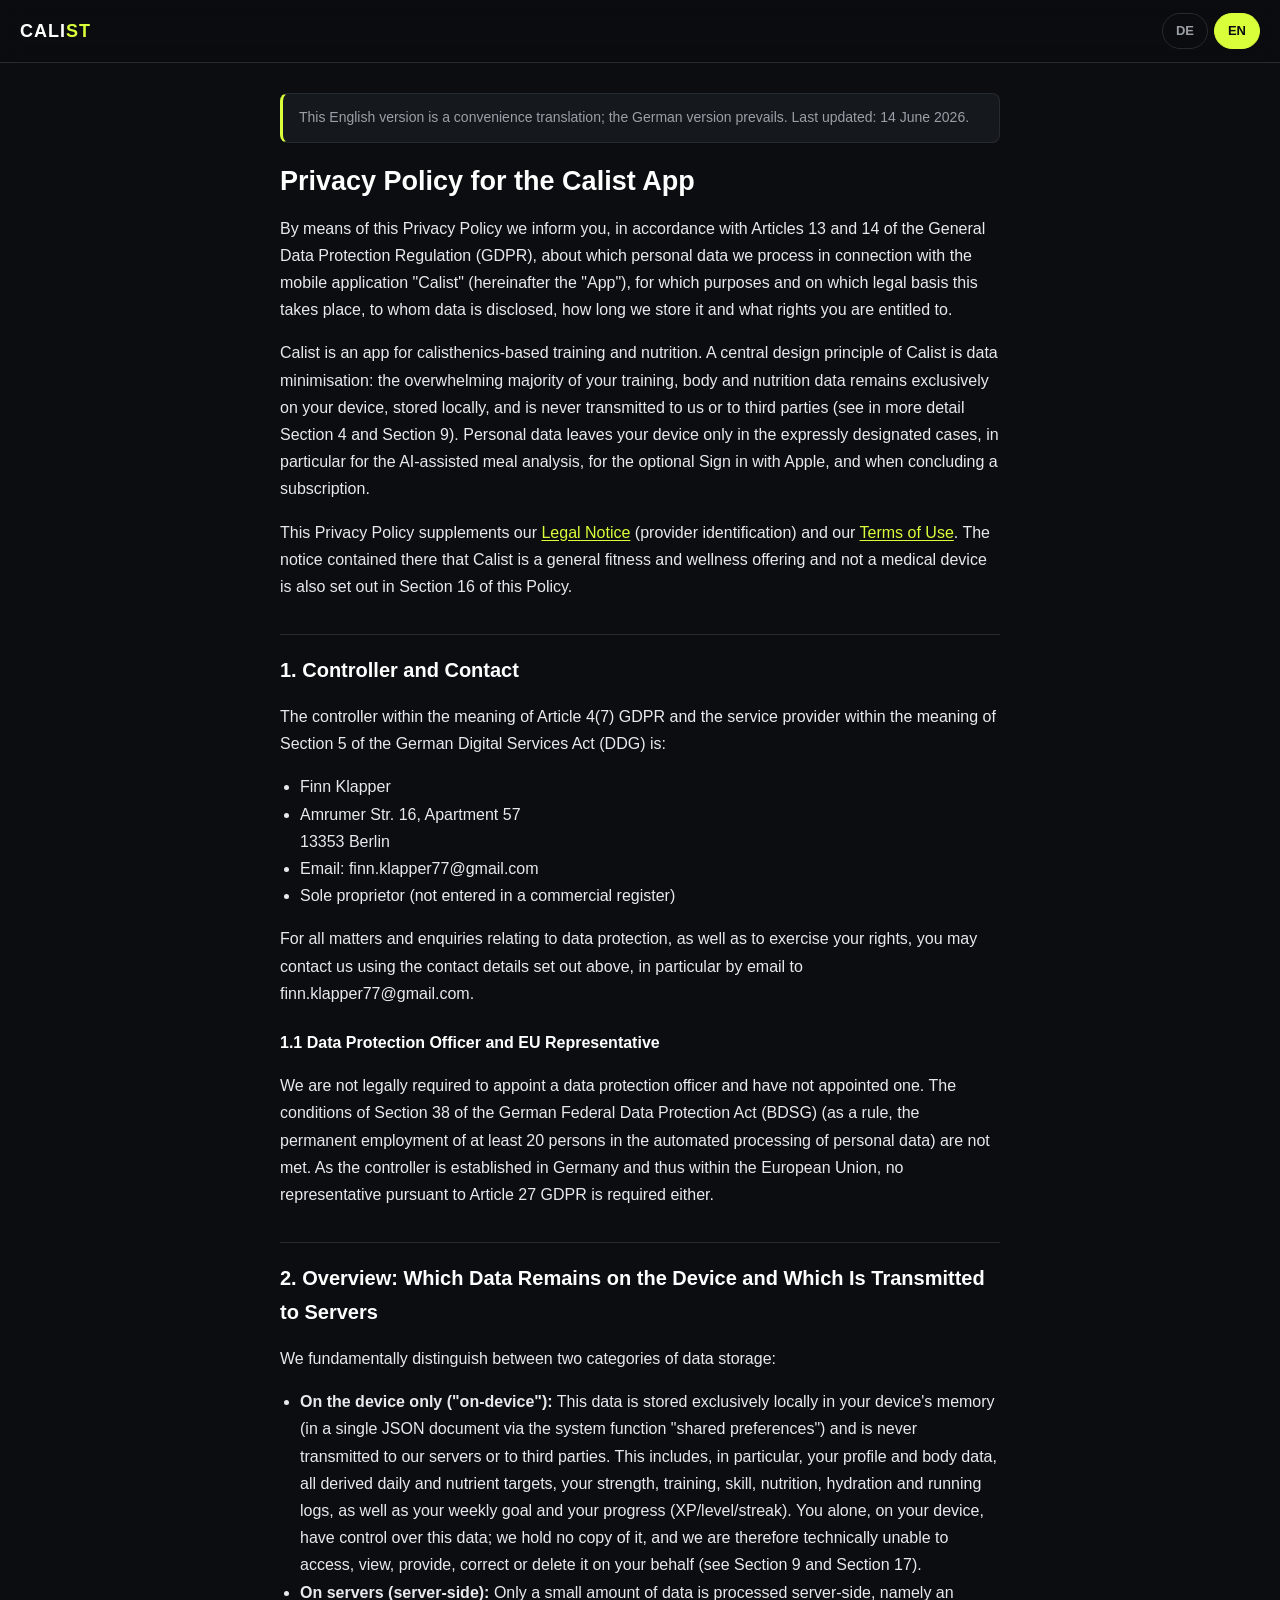
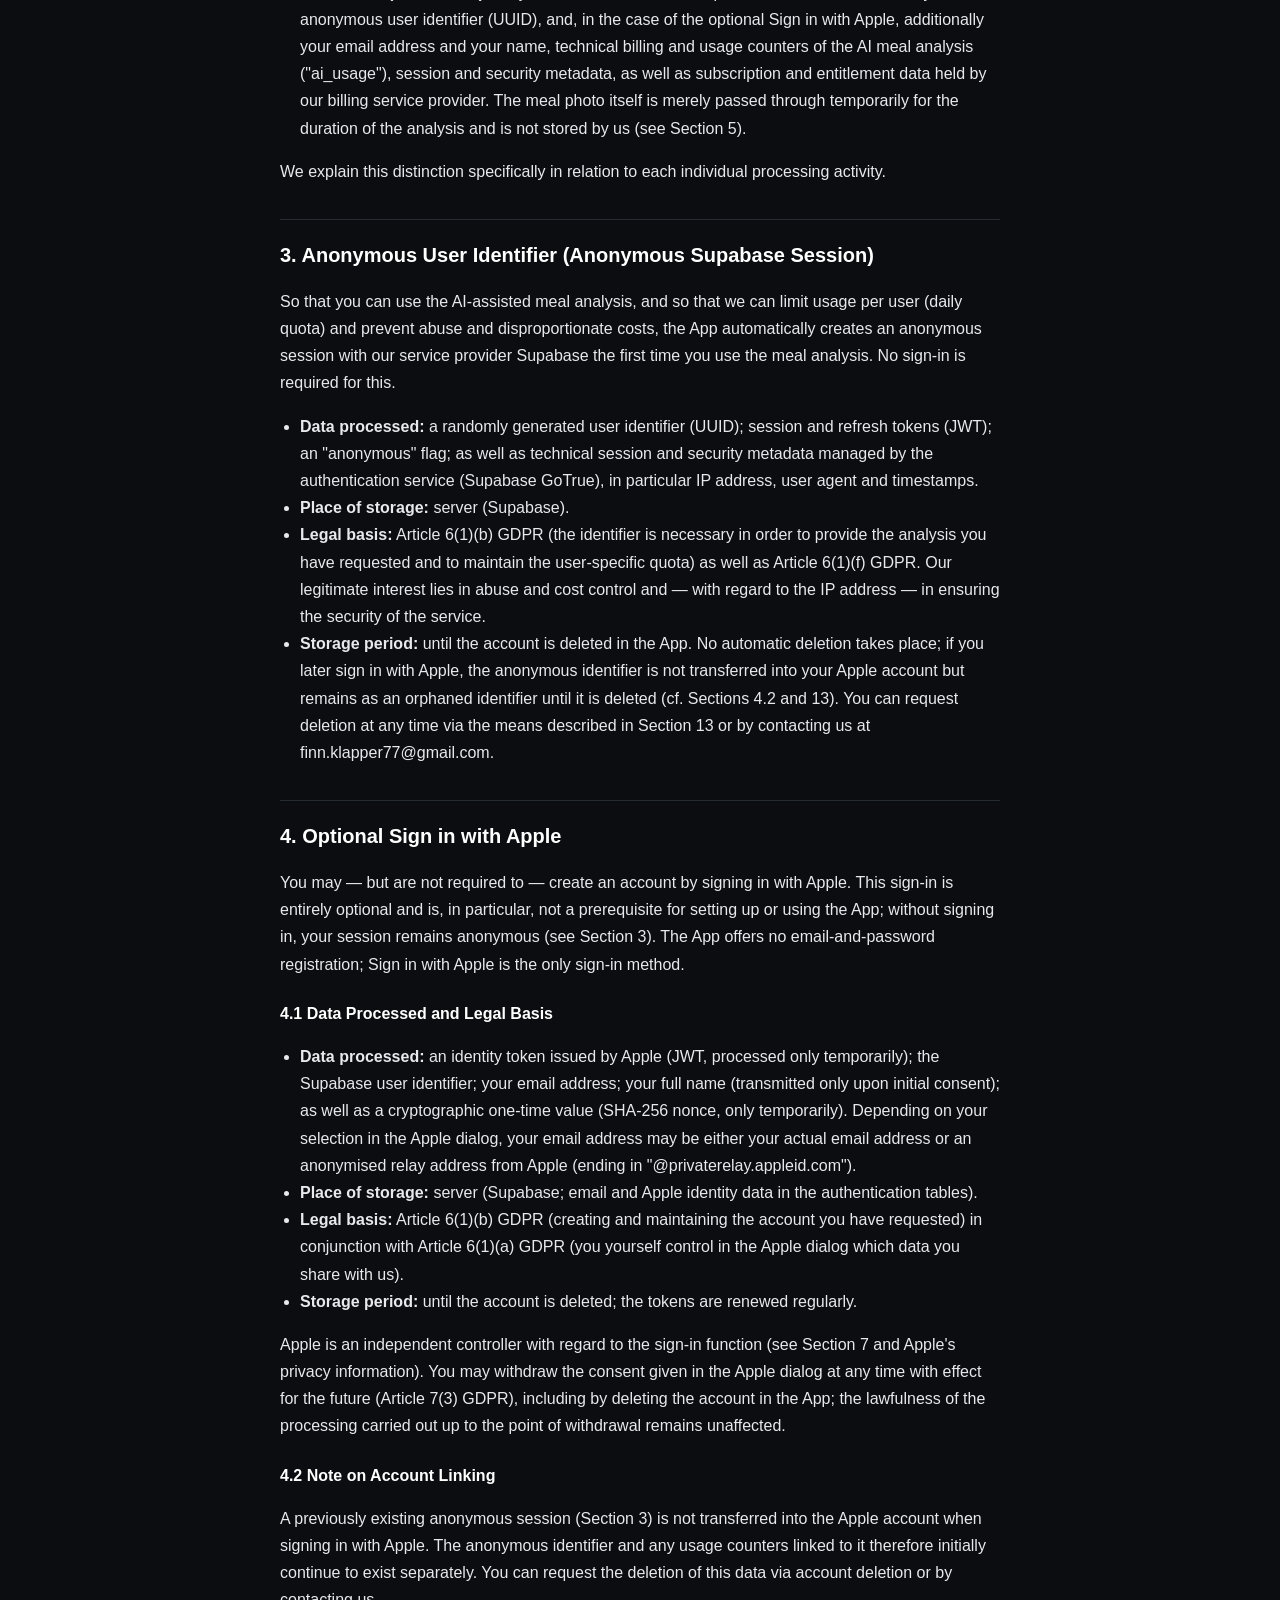
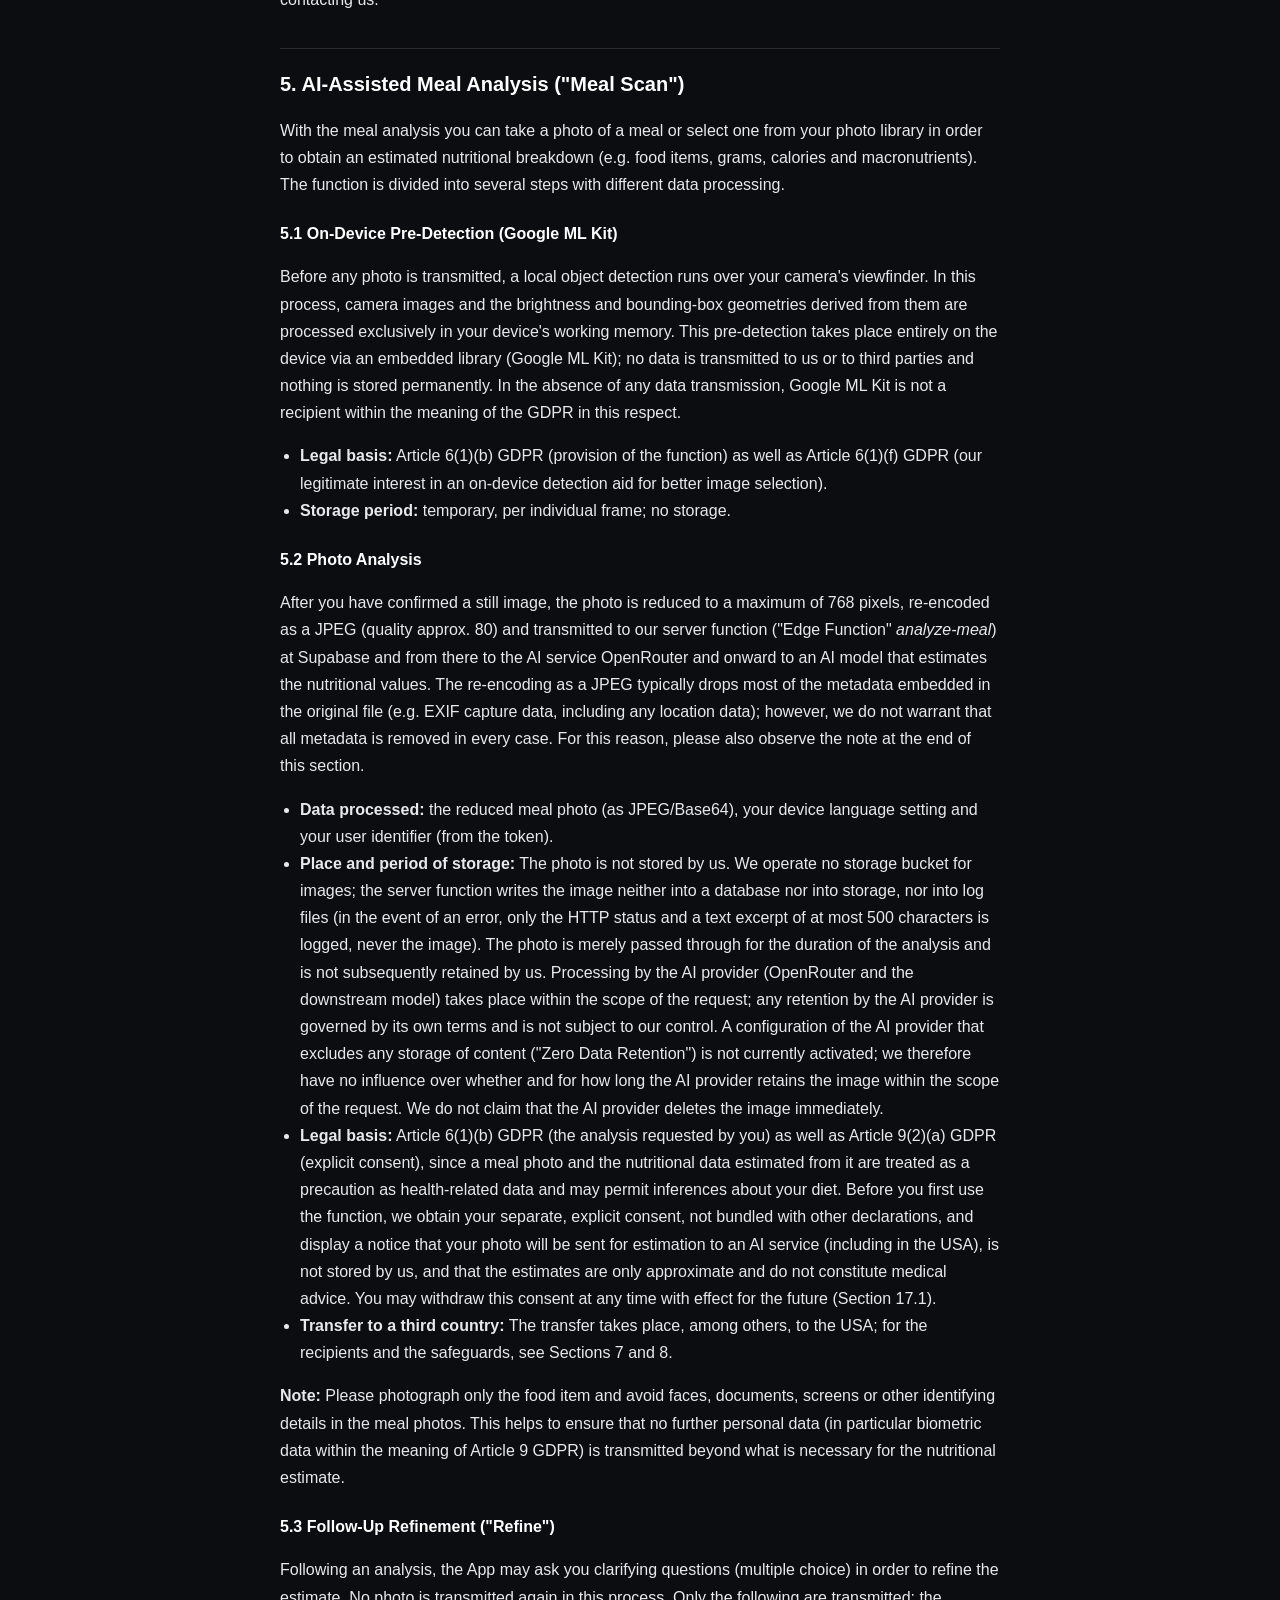
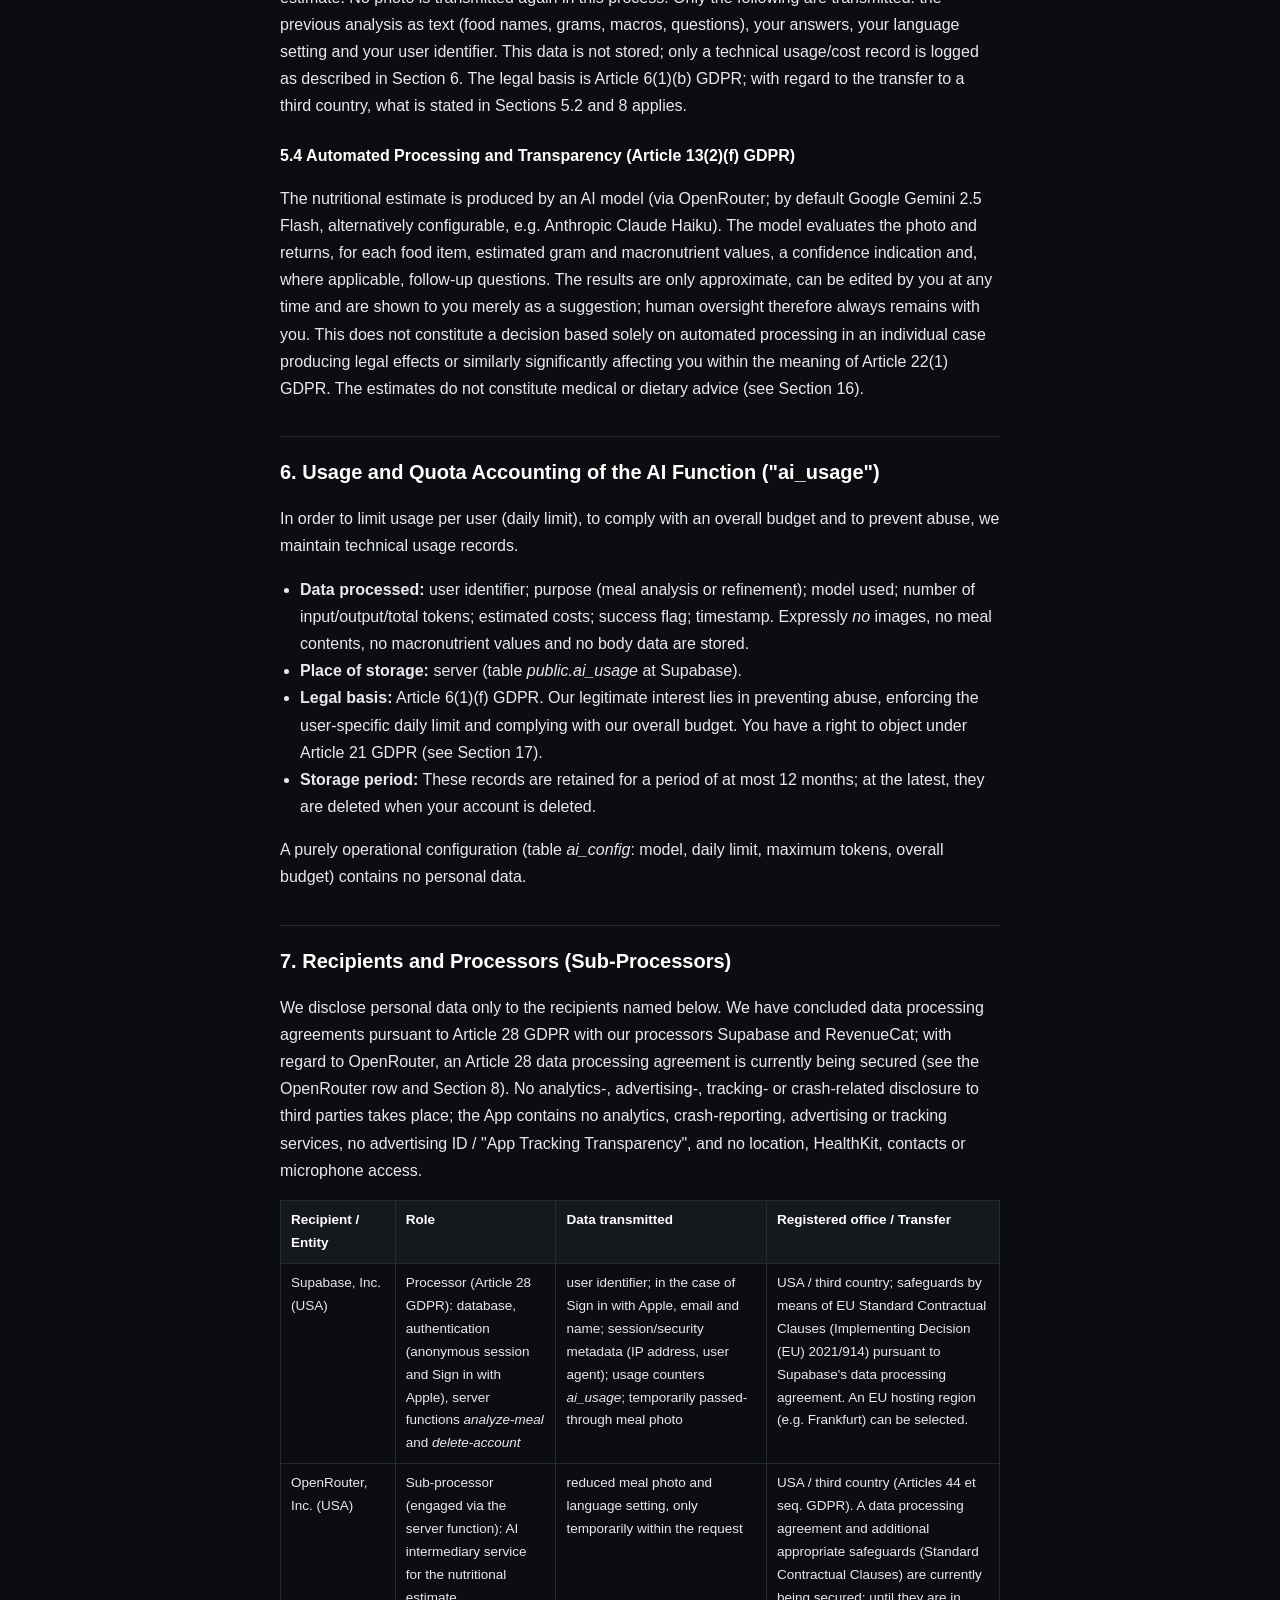
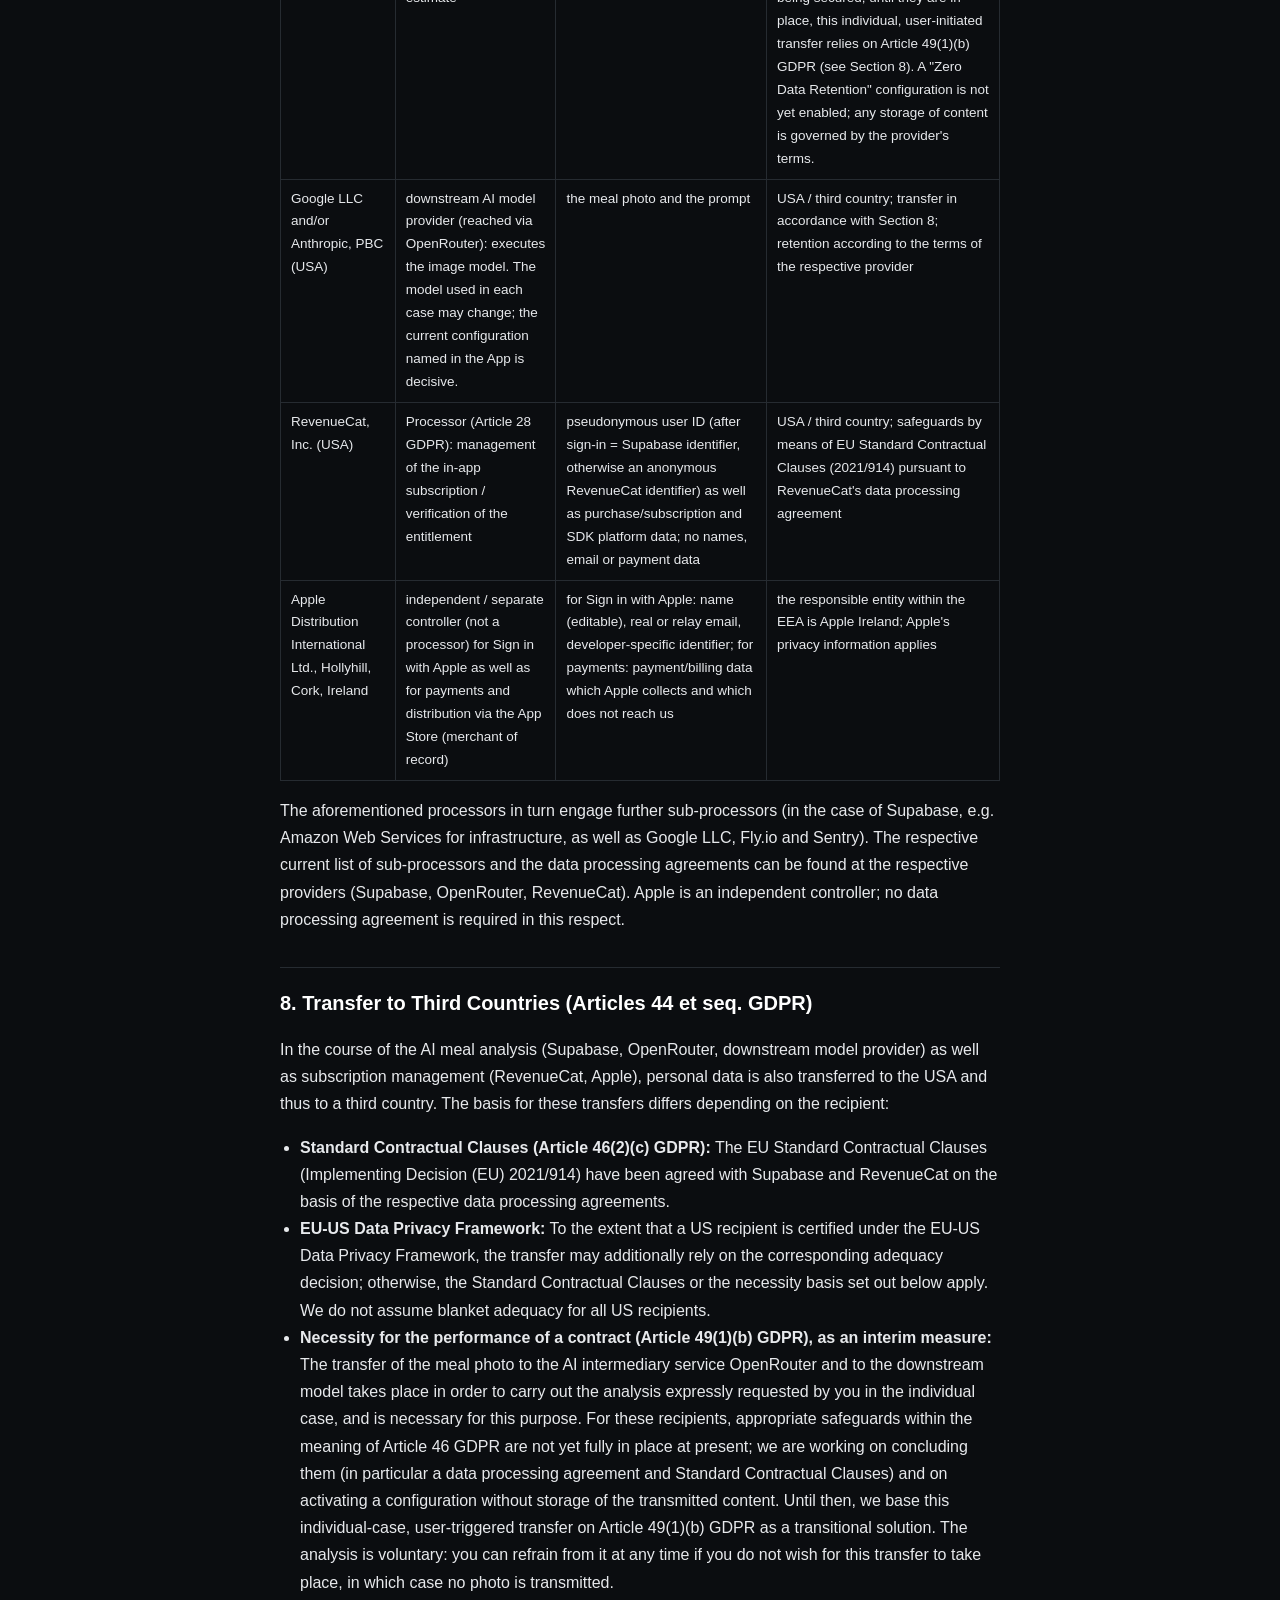
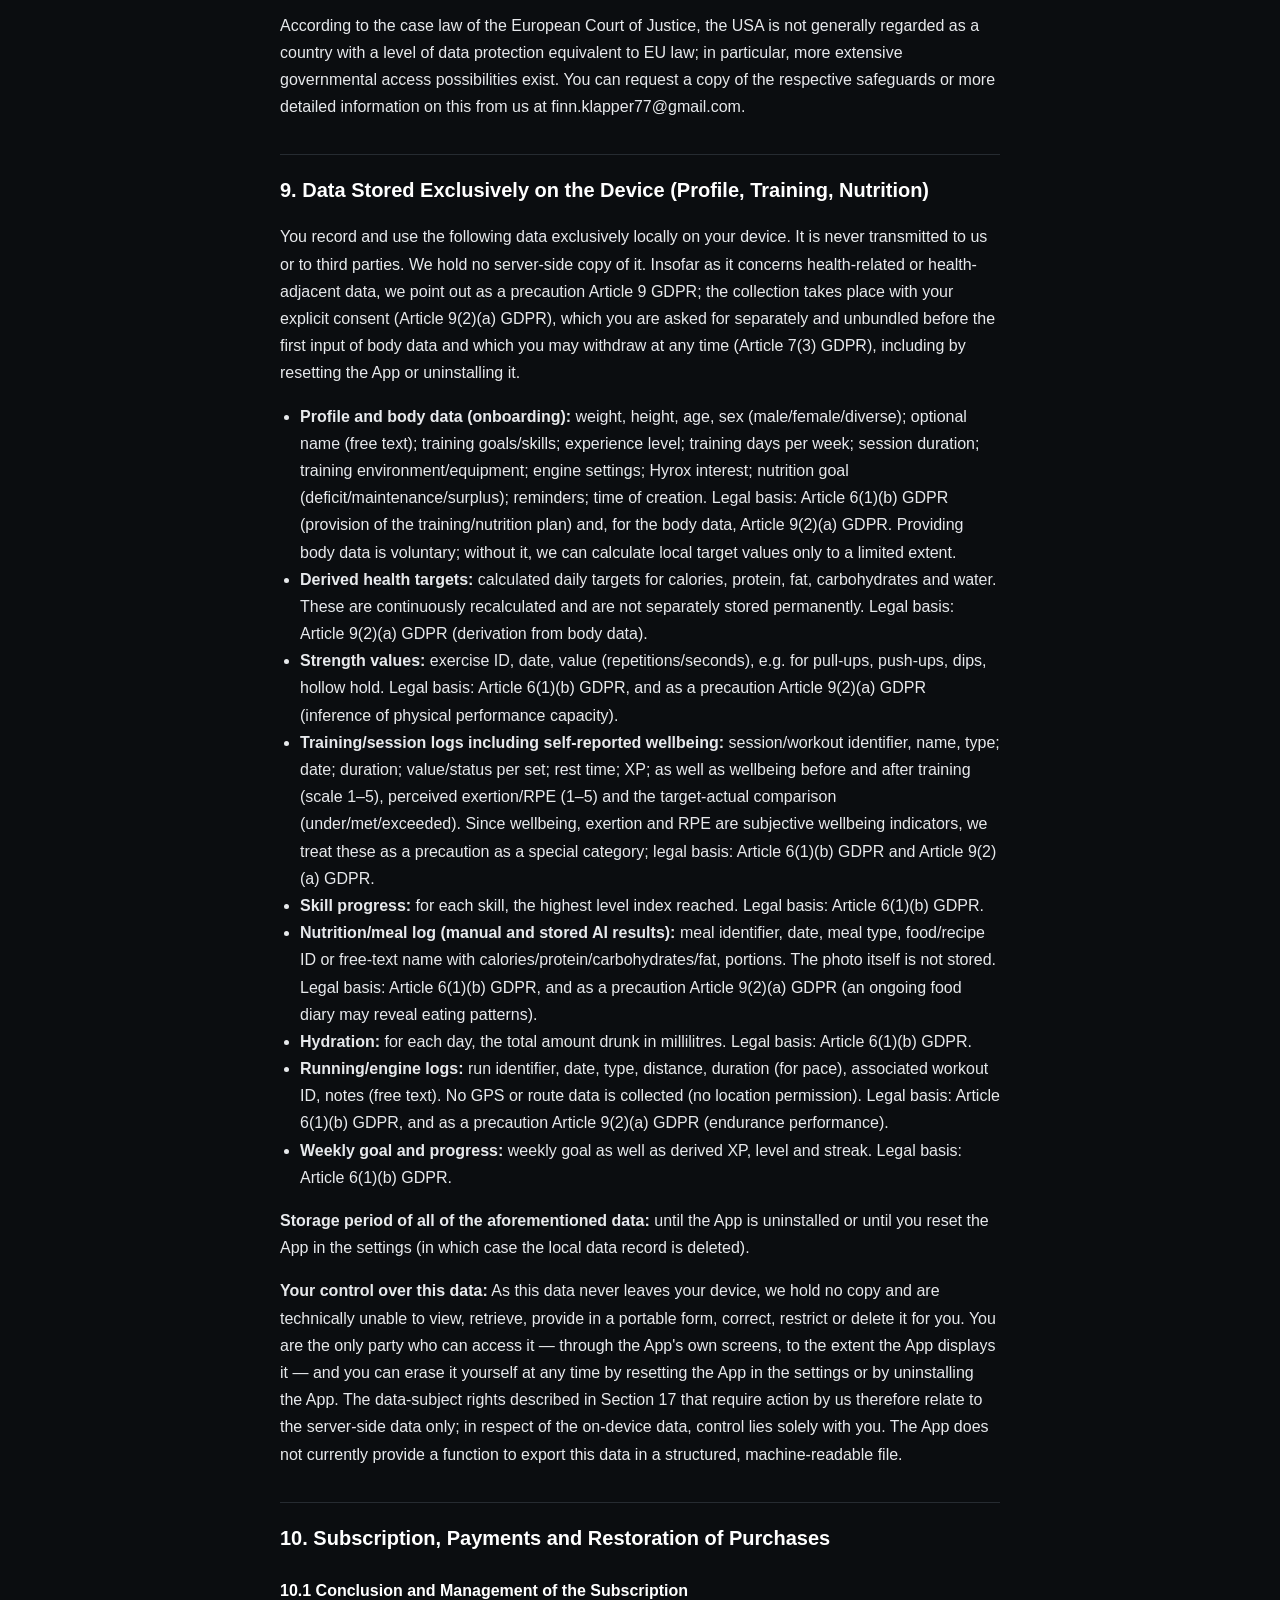
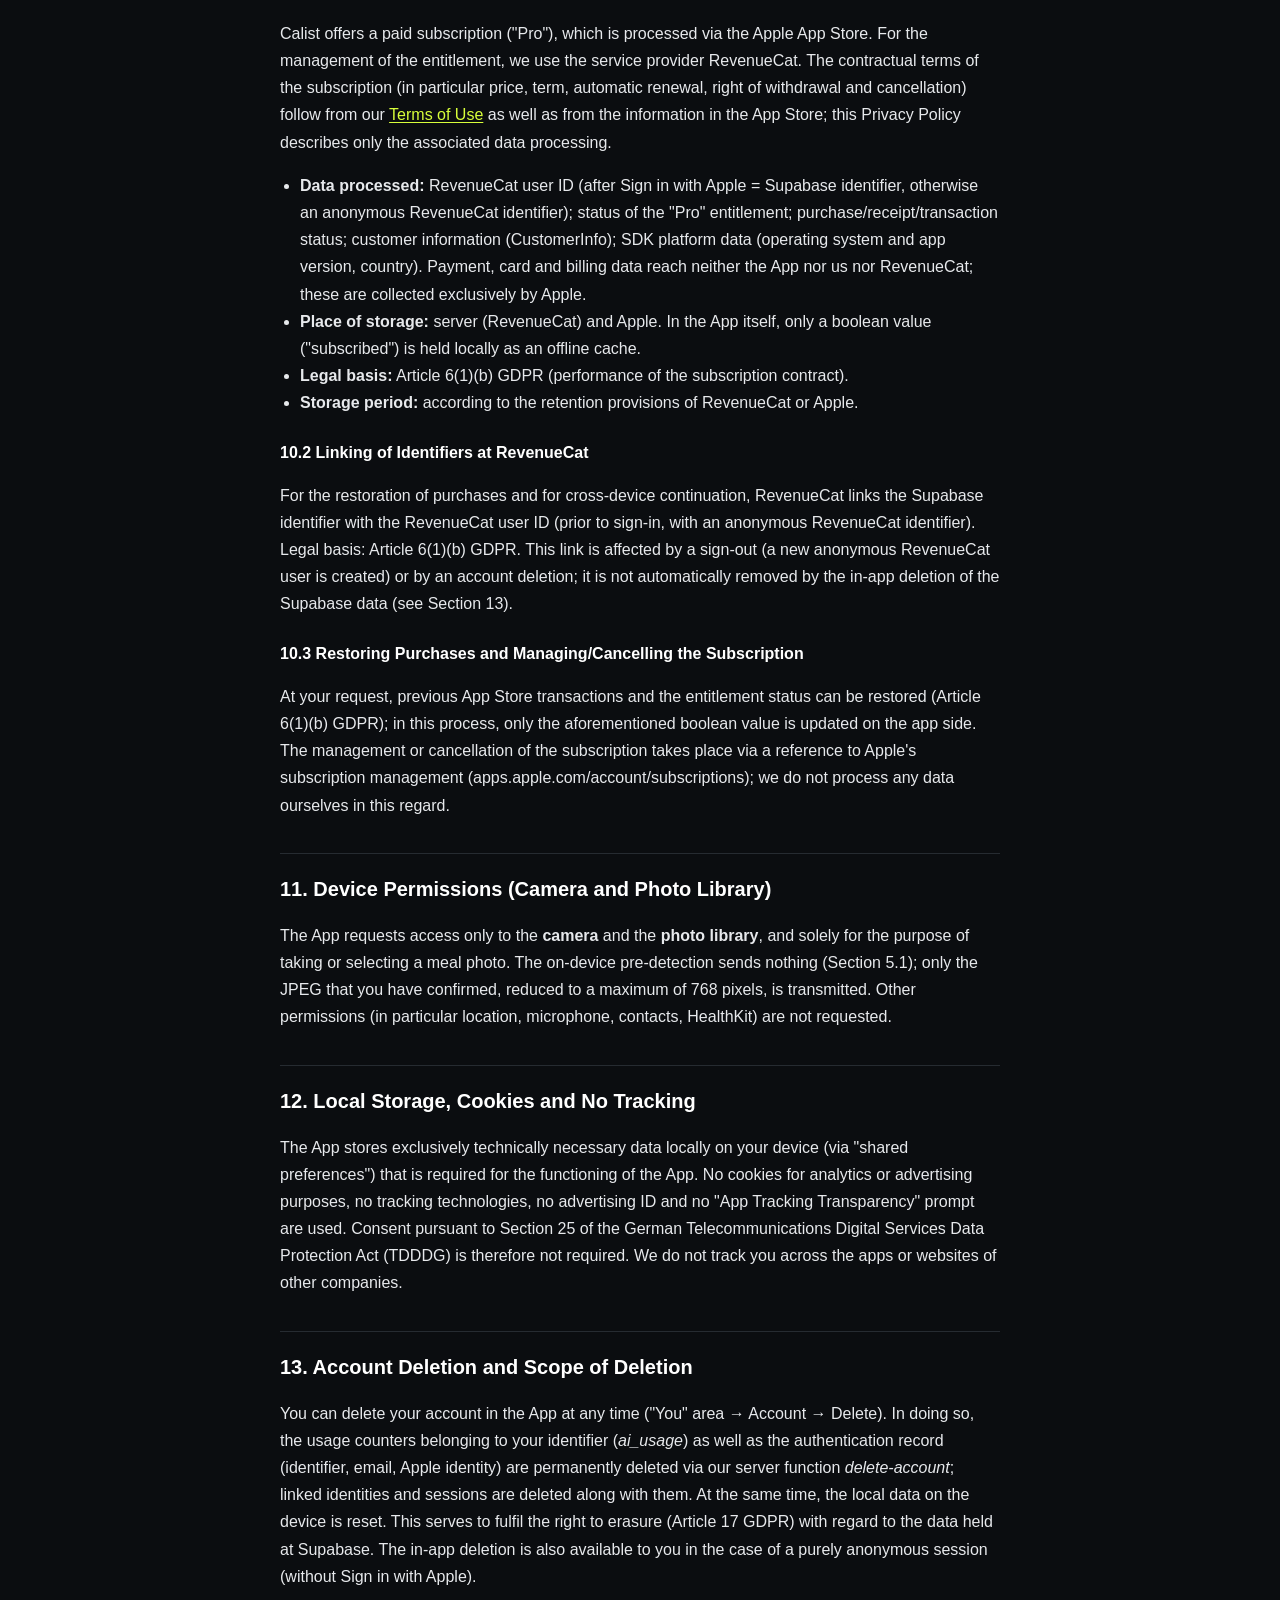
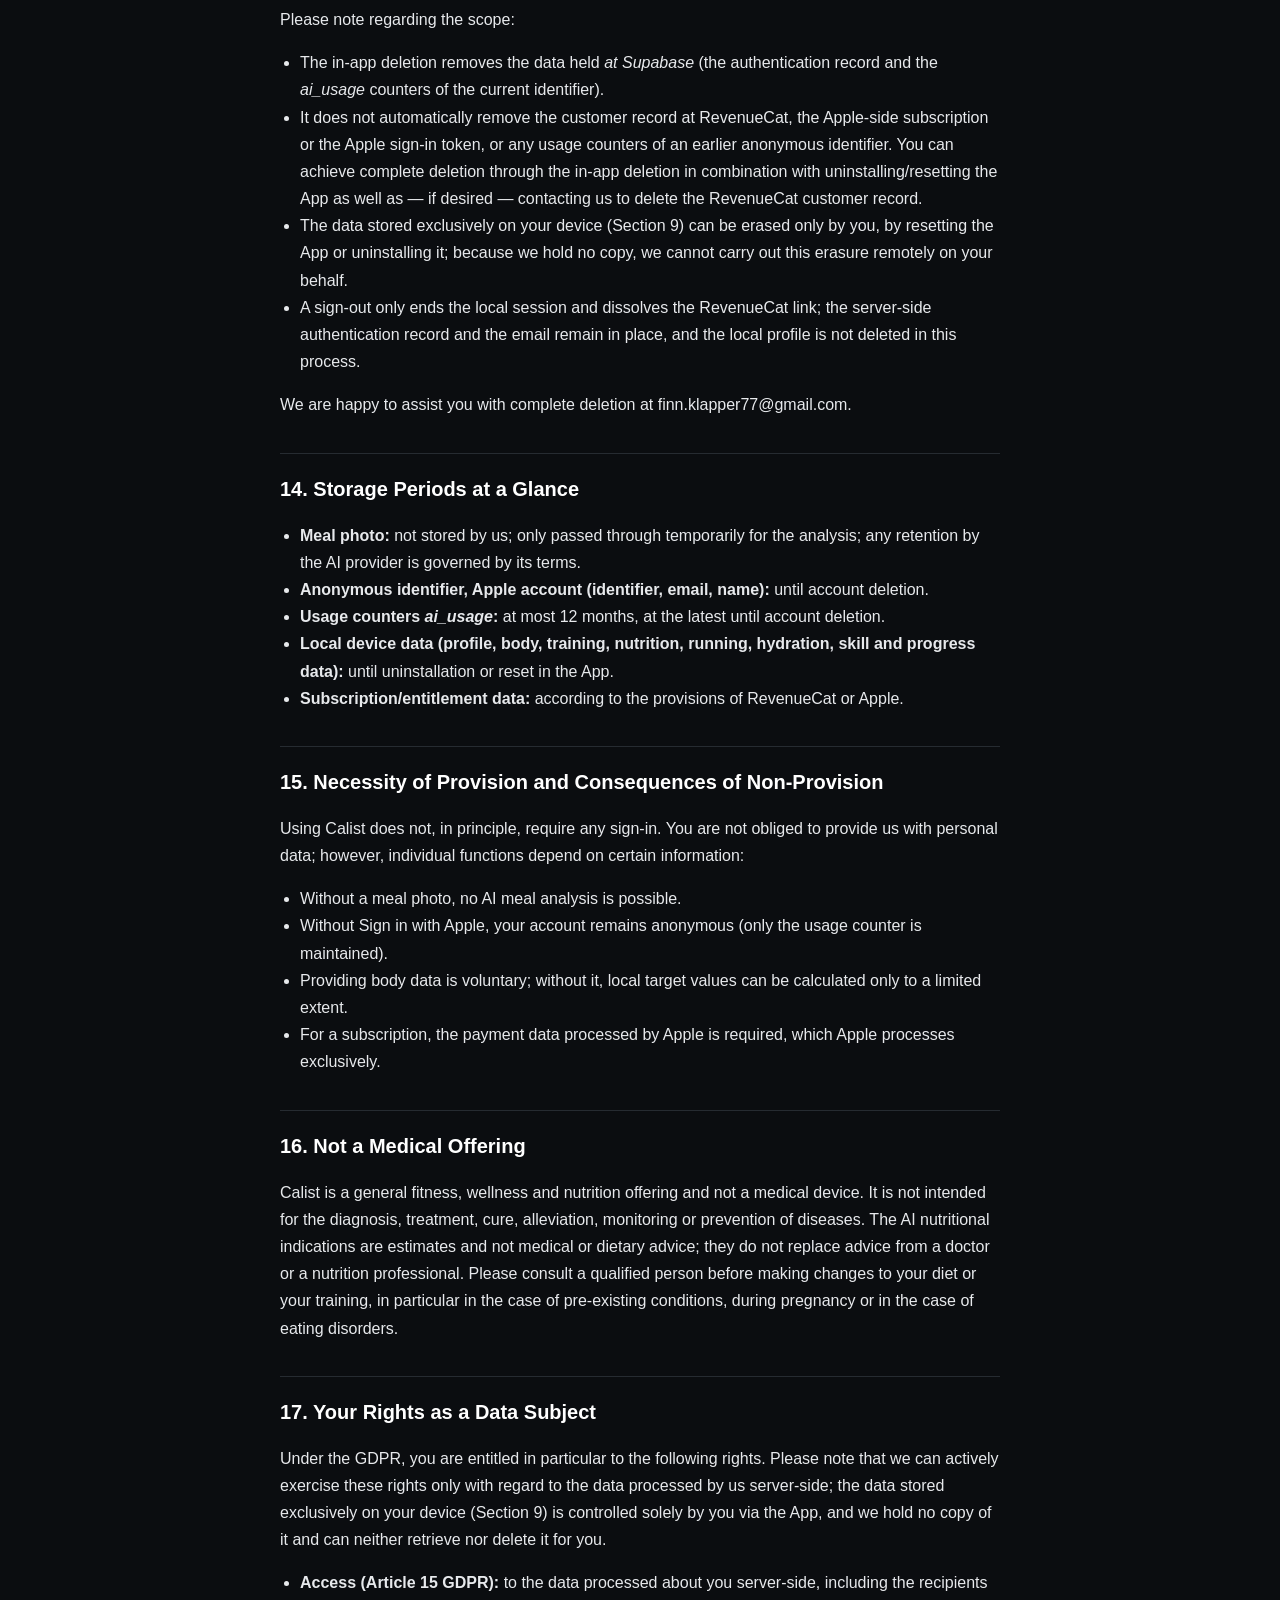
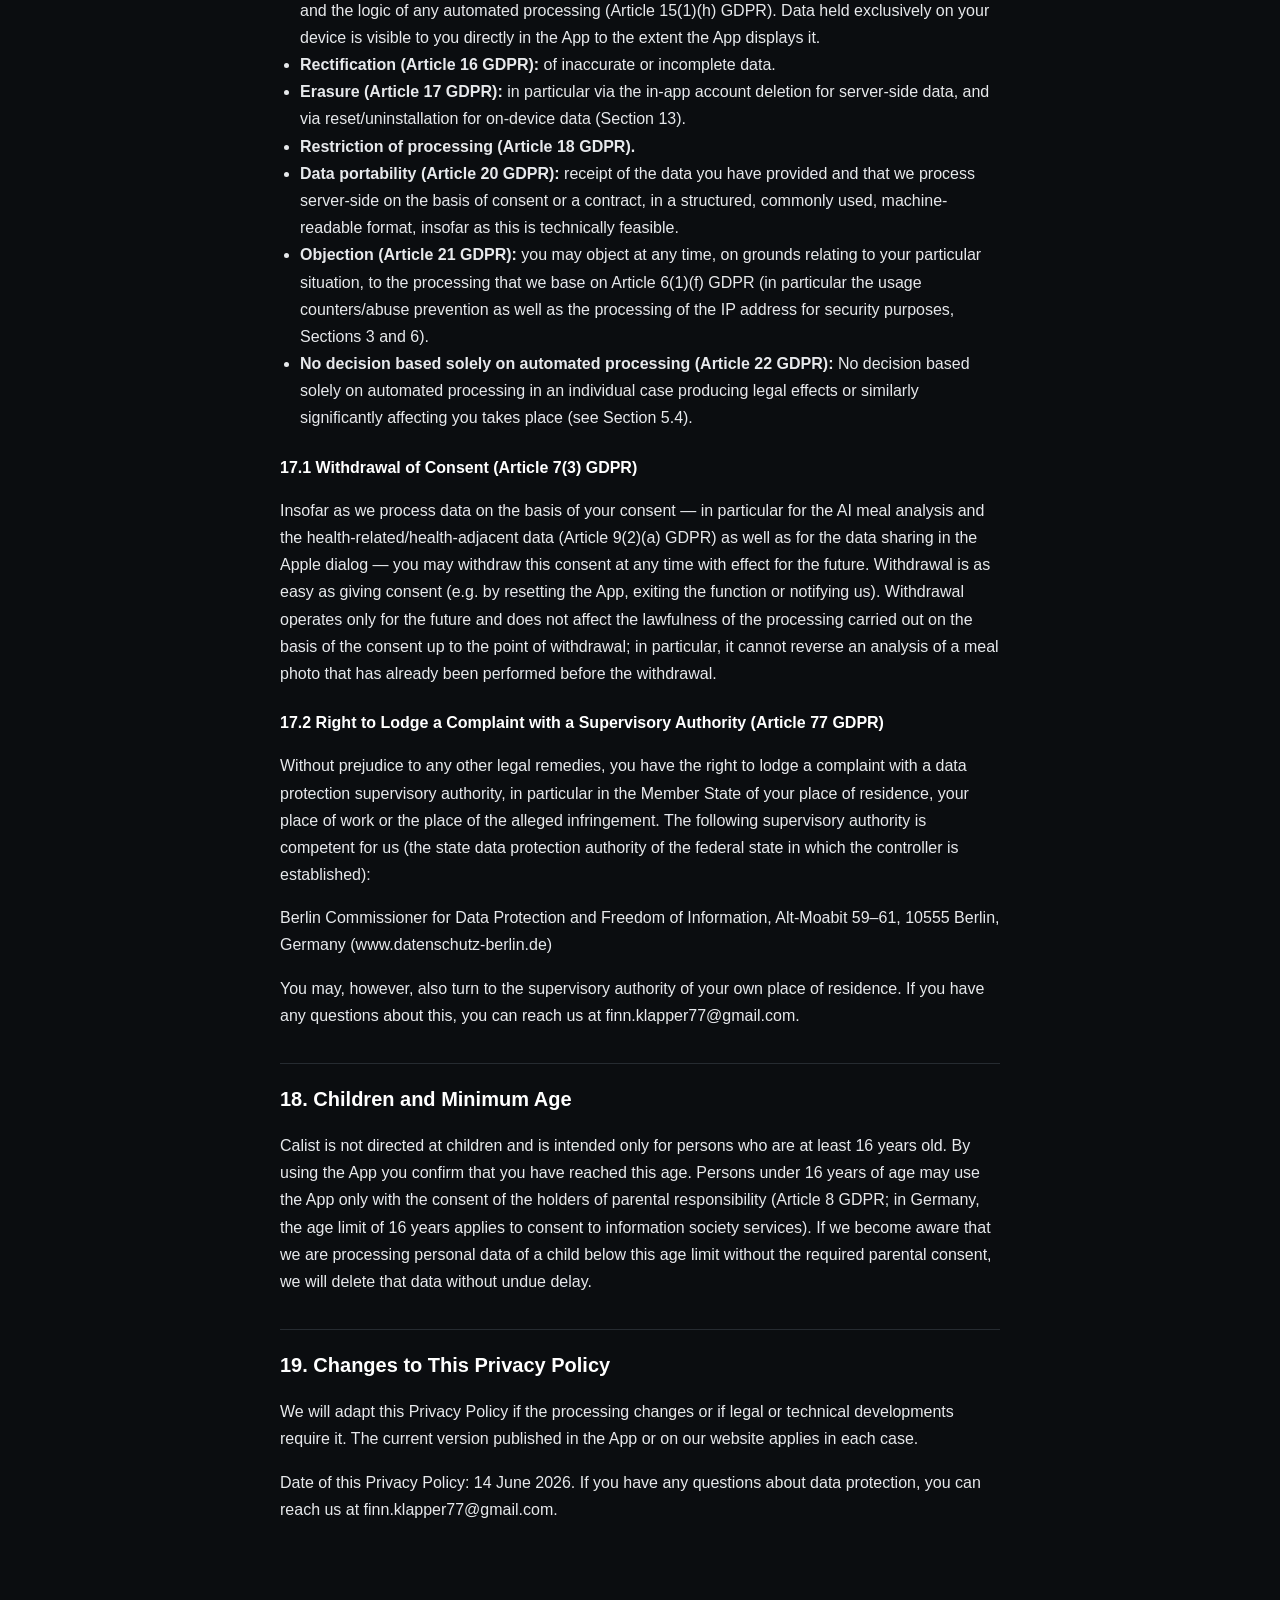
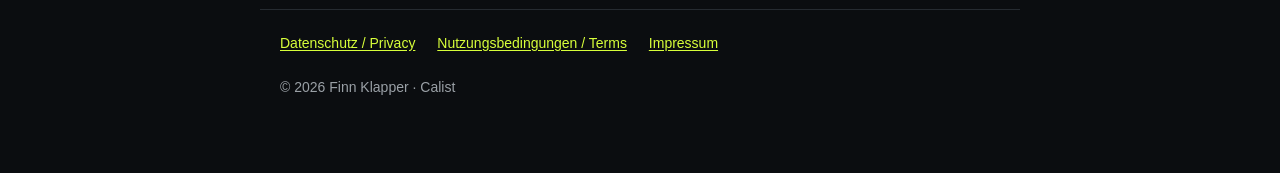
==== datenschutz.html @ 8ba21683 "Calist legal pages: Privacy Policy, Terms, Impressum (DE/EN) Bilingual GitHub Pages site. German bin" ====
<!doctype html>
<html lang="de">
<head>
<meta charset="utf-8">
<meta name="viewport" content="width=device-width, initial-scale=1">
<title>Datenschutzerklärung / Privacy Policy · Calist</title>
<link rel="stylesheet" href="style.css">
</head>
<body class="show-de">
<header class="top">
<a class="brand" href="index.html">CALI<b>ST</b></a>
<nav class="langtoggle"><button data-l="de">DE</button><button data-l="en">EN</button></nav>
</header>
<main>
<section class="lang lang-de"><p class="disclaimer">Dies ist die rechtsverbindliche deutsche Fassung. Stand: 14. Juni 2026.</p><h1>Datenschutzerklärung für die Calist‑App</h1>

<p>Mit dieser Datenschutzerklärung informieren wir Sie gemäß Art. 13 und Art. 14 der Datenschutz‑Grundverordnung (DSGVO) darüber, welche personenbezogenen Daten wir im Zusammenhang mit der mobilen Anwendung „Calist“ (nachfolgend „App“) verarbeiten, zu welchen Zwecken und auf welcher Rechtsgrundlage dies geschieht, an wen Daten weitergegeben werden, wie lange wir sie speichern und welche Rechte Ihnen zustehen.</p>

<p>Calist ist eine App für kalisthenik‑basiertes Training und Ernährung. Ein zentrales Gestaltungsprinzip von Calist ist Datensparsamkeit: Der ganz überwiegende Teil Ihrer Trainings‑, Körper‑ und Ernährungsdaten verbleibt ausschließlich lokal auf Ihrem Gerät und wird niemals an uns oder Dritte übertragen (siehe näher Abschnitt 4 und Abschnitt 9). Personenbezogene Daten verlassen Ihr Gerät nur in den ausdrücklich benannten Fällen, insbesondere bei der KI‑gestützten Mahlzeitenanalyse, bei der optionalen Anmeldung mit Apple sowie beim Abschluss eines Abonnements.</p>

<p>Diese Datenschutzerklärung ergänzt unser <a href="https://pyfinn.github.io/calist-legal/impressum.html">Impressum</a> (Anbieterkennzeichnung) und unsere <a href="https://pyfinn.github.io/calist-legal/nutzungsbedingungen.html">Nutzungsbedingungen</a>. Den dort enthaltenen Hinweis, dass Calist ein allgemeines Fitness‑ und Wellnessangebot und kein Medizinprodukt ist, finden Sie auch in Abschnitt 16 dieser Erklärung.</p>

<h2>1. Verantwortlicher und Kontakt</h2>

<p>Verantwortlicher im Sinne des Art. 4 Nr. 7 DSGVO und Diensteanbieter im Sinne des § 5 Digitale‑Dienste‑Gesetz (DDG) ist:</p>

<ul>
<li>Finn Klapper</li>
<li>Amrumer Str. 16, Apartment 57<br>13353 Berlin</li>
<li>E‑Mail: finn.klapper77@gmail.com</li>
<li>Einzelunternehmer (keine Eintragung im Handelsregister)</li>

</ul>

<p>Für alle Anliegen und Anfragen zum Datenschutz sowie zur Ausübung Ihrer Rechte können Sie sich unter den vorstehenden Kontaktdaten, insbesondere per E‑Mail an finn.klapper77@gmail.com, an uns wenden.</p>

<h3>1.1 Datenschutzbeauftragter und EU‑Vertreter</h3>

<p>Wir sind gesetzlich nicht verpflichtet, einen Datenschutzbeauftragten zu benennen, und haben keinen bestellt. Die Voraussetzungen des § 38 BDSG (in der Regel ständige Beschäftigung von mindestens 20 Personen mit der automatisierten Verarbeitung personenbezogener Daten) sind nicht erfüllt. Da der Verantwortliche in Deutschland und damit in der Europäischen Union niedergelassen ist, ist auch kein Vertreter nach Art. 27 DSGVO erforderlich.</p>

<h2>2. Überblick: Welche Daten verbleiben auf dem Gerät und welche werden an Server übertragen</h2>

<p>Wir unterscheiden grundsätzlich zwei Kategorien der Datenhaltung:</p>

<ul>
<li><strong>Nur auf dem Gerät („on‑device“):</strong> Diese Daten werden ausschließlich lokal im Speicher Ihres Geräts (in einem einzigen JSON‑Dokument über die Systemfunktion „shared preferences“) gespeichert und niemals an unsere Server oder an Dritte übertragen. Dazu zählen insbesondere Ihr Profil und Ihre Körperdaten, alle abgeleiteten Tages‑ und Nährstoffziele, Ihre Kraft‑, Trainings‑, Skill‑, Ernährungs‑, Hydrations‑ und Lauf‑Protokolle sowie Ihr Wochenziel und Ihr Fortschritt (XP/Level/Streak). Über diese Daten haben ausschließlich Sie auf Ihrem Gerät die Kontrolle; wir besitzen hiervon keine Kopie.</li>
<li><strong>Auf Servern (serverseitig):</strong> Nur wenige Daten werden serverseitig verarbeitet, nämlich eine anonyme Nutzerkennung (UUID), bei optionaler Anmeldung mit Apple zusätzlich Ihre E‑Mail‑Adresse und Ihr Name, technische Abrechnungs‑ bzw. Nutzungszähler der KI‑Mahlzeitenanalyse („ai_usage“), Sitzungs‑ und Sicherheitsmetadaten sowie Abonnement‑ und Berechtigungsdaten bei unserem Abrechnungsdienstleister. Das Mahlzeitenfoto selbst wird hierbei nur vorübergehend für die Dauer der Analyse durchgeleitet und nicht bei uns gespeichert (siehe Abschnitt 5).</li>
</ul>

<p>Diese Unterscheidung erläutern wir bei den einzelnen Verarbeitungstätigkeiten jeweils konkret.</p>

<h2>3. Anonyme Nutzerkennung (anonyme Supabase‑Sitzung)</h2>

<p>Damit Sie die KI‑gestützte Mahlzeitenanalyse nutzen können und damit wir die Nutzung pro Nutzer begrenzen (Tageskontingent) und Missbrauch sowie unverhältnismäßige Kosten verhindern können, legt die App bei der erstmaligen Nutzung der Mahlzeitenanalyse automatisch eine anonyme Sitzung bei unserem Dienstleister Supabase an. Eine Anmeldung ist hierfür nicht erforderlich.</p>

<ul>
<li><strong>Verarbeitete Daten:</strong> zufällig erzeugte Nutzerkennung (UUID); Sitzungs‑ und Aktualisierungs‑Token (JWT); ein Kennzeichen „anonym“; sowie technische Sitzungs‑ und Sicherheitsmetadaten, die vom Authentifizierungsdienst (Supabase GoTrue) verwaltet werden, insbesondere IP‑Adresse, User‑Agent und Zeitstempel.</li>
<li><strong>Speicherort:</strong> Server (Supabase).</li>
<li><strong>Rechtsgrundlage:</strong> Art. 6 Abs. 1 lit. b DSGVO (die Kennung ist erforderlich, um die von Ihnen angeforderte Analyse bereitzustellen und das nutzerbezogene Kontingent zu führen) sowie Art. 6 Abs. 1 lit. f DSGVO. Unser berechtigtes Interesse besteht in der Missbrauchs‑ und Kostenkontrolle sowie – hinsichtlich der IP‑Adresse – in der Gewährleistung der Sicherheit des Dienstes.</li>
<li><strong>Speicherdauer:</strong> bis zur Löschung des Kontos in der App. Eine automatische Löschung erfolgt nicht; melden Sie sich später mit Apple an, wird die anonyme Kennung nicht in Ihr Apple‑Konto überführt, sondern bleibt als verwaiste Kennung bestehen, bis sie gelöscht wird (vgl. Abschnitt 4.2 und 13). Sie können die Löschung jederzeit über die in Abschnitt 13 beschriebenen Wege oder durch Kontaktaufnahme unter finn.klapper77@gmail.com veranlassen.</li>
</ul>

<h2>4. Optionale Anmeldung mit Apple („Sign in with Apple“)</h2>

<p>Sie können – müssen aber nicht – ein Konto durch die Anmeldung mit Apple anlegen. Diese Anmeldung ist vollständig optional und ist insbesondere keine Voraussetzung, um die App einzurichten oder zu nutzen; ohne Anmeldung bleibt Ihre Sitzung anonym (siehe Abschnitt 3).</p>

<h3>4.1 Verarbeitete Daten und Rechtsgrundlage</h3>

<ul>
<li><strong>Verarbeitete Daten:</strong> ein von Apple ausgestelltes Identitäts‑Token (JWT, nur vorübergehend verarbeitet); die Supabase‑Nutzerkennung; Ihre E‑Mail‑Adresse; Ihr vollständiger Name (nur bei der erstmaligen Zustimmung übermittelt); sowie ein kryptografischer Einmalwert (SHA‑256‑Nonce, nur vorübergehend). Ihre E‑Mail‑Adresse kann je nach Ihrer Auswahl im Apple‑Dialog entweder Ihre tatsächliche E‑Mail‑Adresse oder eine anonymisierte Weiterleitungsadresse von Apple (Endung „@privaterelay.appleid.com“) sein.</li>
<li><strong>Speicherort:</strong> Server (Supabase; E‑Mail und Apple‑Identitätsdaten in den Authentifizierungstabellen).</li>
<li><strong>Rechtsgrundlage:</strong> Art. 6 Abs. 1 lit. b DSGVO (Anlegen und Führen des von Ihnen gewünschten Kontos) in Verbindung mit Art. 6 Abs. 1 lit. a DSGVO (Sie steuern im Apple‑Dialog selbst, welche Daten Sie an uns weitergeben).</li>
<li><strong>Speicherdauer:</strong> bis zur Löschung des Kontos; die Token werden regelmäßig erneuert.</li>
</ul>

<p>Apple ist hinsichtlich der Anmeldefunktion eigenständig Verantwortlicher (siehe Abschnitt 7 und die Datenschutzhinweise von Apple). Ihre im Apple‑Dialog erteilte Zustimmung können Sie jederzeit mit Wirkung für die Zukunft widerrufen (Art. 7 Abs. 3 DSGVO), unter anderem durch Löschung des Kontos in der App; die Rechtmäßigkeit der bis zum Widerruf erfolgten Verarbeitung bleibt unberührt.</p>

<h3>4.2 Hinweis zur Kontoverknüpfung</h3>

<p>Eine zuvor bestehende anonyme Sitzung (Abschnitt 3) wird bei der Anmeldung mit Apple nicht in das Apple‑Konto überführt. Die anonyme Kennung und etwaige damit verknüpfte Nutzungszähler bleiben daher zunächst getrennt bestehen. Sie können die Löschung dieser Daten über die Kontolöschung bzw. durch Kontaktaufnahme mit uns veranlassen.</p>

<h2>5. KI‑gestützte Mahlzeitenanalyse („Meal Scan“)</h2>

<p>Mit der Mahlzeitenanalyse können Sie ein Foto einer Mahlzeit aufnehmen oder aus Ihrer Fotomediathek auswählen, um eine geschätzte Nährwertangabe (z. B. Lebensmittel, Gramm, Kalorien und Makronährstoffe) zu erhalten. Die Funktion gliedert sich in mehrere Schritte mit unterschiedlicher Datenverarbeitung.</p>

<h3>5.1 Vorab‑Erkennung auf dem Gerät (Google ML Kit)</h3>

<p>Bevor ein Foto übertragen wird, läuft eine lokale Objekterkennung über den Sucher Ihrer Kamera. Hierbei werden Kamerabilder sowie daraus abgeleitete Helligkeits‑ und Begrenzungsrahmen‑Geometrien ausschließlich im Arbeitsspeicher Ihres Geräts verarbeitet. Diese Vorab‑Erkennung erfolgt vollständig auf dem Gerät über eine eingebettete Bibliothek (Google ML Kit); es werden hierbei keine Daten an uns oder an Dritte übertragen und nichts dauerhaft gespeichert. Mangels Datenübermittlung ist Google ML Kit insoweit kein Empfänger im Sinne der DSGVO.</p>

<ul>
<li><strong>Rechtsgrundlage:</strong> Art. 6 Abs. 1 lit. b DSGVO (Bereitstellung der Funktion) sowie Art. 6 Abs. 1 lit. f DSGVO (unser berechtigtes Interesse an einer gerätelokalen Erkennungshilfe für eine bessere Bildauswahl).</li>
<li><strong>Speicherdauer:</strong> vorübergehend pro Einzelbild; keine Speicherung.</li>
</ul>

<h3>5.2 Fotoanalyse</h3>

<p>Nachdem Sie ein Standbild bestätigt haben, wird das Foto auf maximal 768 Pixel verkleinert, als JPEG (Qualität ca. 80) neu codiert und an unsere Server‑Funktion („Edge Function“ <em>analyze‑meal</em>) bei Supabase und von dort an den KI‑Dienst OpenRouter sowie weiter an ein KI‑Modell übermittelt, das die Nährwerte schätzt. Durch die Neucodierung als JPEG werden zudem regelmäßig die in der Originaldatei enthaltenen Metadaten (z. B. EXIF‑Aufnahmedaten) entfernt.</p>

<ul>
<li><strong>Verarbeitete Daten:</strong> das verkleinerte Mahlzeitenfoto (als JPEG/Base64), Ihre Geräte‑Spracheinstellung sowie Ihre Nutzerkennung (aus dem Token).</li>
<li><strong>Speicherort und Speicherdauer:</strong> Das Foto wird von uns nicht gespeichert. Wir betreiben keinen Speicher‑Bucket für Bilder; die Server‑Funktion schreibt das Bild weder in eine Datenbank noch in einen Speicher und auch nicht in Protokolldateien (im Fehlerfall wird ausschließlich der HTTP‑Status sowie ein Textausschnitt von höchstens 500 Zeichen protokolliert, niemals das Bild). Das Foto wird nur für die Dauer der Analyse durchgeleitet und anschließend nicht bei uns aufbewahrt. Die Verarbeitung beim KI‑Anbieter (OpenRouter und das nachgelagerte Modell) erfolgt im Rahmen der Anfrage; eine etwaige Aufbewahrung beim KI‑Anbieter richtet sich nach dessen eigenen Bedingungen und unterliegt nicht unserer Kontrolle. Eine Konfiguration des KI‑Anbieters, die jegliche Speicherung der Inhalte ausschließt („Zero Data Retention“), ist derzeit nicht aktiviert; wir haben daher keinen Einfluss darauf, ob und wie lange der KI‑Anbieter das Bild im Rahmen der Anfrage vorhält.</li>
<li><strong>Rechtsgrundlage:</strong> Art. 6 Abs. 1 lit. b DSGVO (von Ihnen angeforderte Analyse) sowie Art. 9 Abs. 2 lit. a DSGVO (ausdrückliche Einwilligung), da ein Mahlzeitenfoto und die daraus geschätzten Ernährungsdaten vorsorglich als gesundheitsbezogene Daten behandelt werden und Rückschlüsse auf Ihre Ernährungsweise zulassen können. Vor der erstmaligen Nutzung der Funktion holen wir Ihre gesonderte, ausdrückliche und nicht mit anderen Erklärungen gebündelte Einwilligung ein und blenden einen Hinweis ein, dass Ihr Foto zur Schätzung an einen KI‑Dienst (auch in den USA) gesendet, von uns nicht gespeichert wird und die Schätzungen nur ungefähr und keine medizinische Beratung sind. Diese Einwilligung können Sie jederzeit mit Wirkung für die Zukunft widerrufen (Abschnitt 17.1).</li>
<li><strong>Drittlandübermittlung:</strong> Die Übermittlung erfolgt unter anderem in die USA; zu den Empfängern und den Garantien siehe Abschnitte 7 und 8.</li>
</ul>

<p><strong>Hinweis:</strong> Fotografieren Sie nach Möglichkeit nur das Lebensmittel und vermeiden Sie Gesichter oder sonstige identifizierende Details auf den Mahlzeitenfotos.</p>

<h3>5.3 Nachfrage zur Präzisierung („Refine“)</h3>

<p>Im Anschluss an eine Analyse kann die App Ihnen klärende Fragen (Multiple‑Choice) stellen, um die Schätzung zu verfeinern. Hierbei wird kein Foto erneut übermittelt. Übertragen werden nur die vorherige Analyse als Text (Lebensmittelnamen, Gramm, Makros, Fragen), Ihre Antworten, Ihre Spracheinstellung und Ihre Nutzerkennung. Diese Daten werden nicht gespeichert; lediglich ein technischer Verbrauchs‑/Kostendatensatz wird wie in Abschnitt 6 beschrieben protokolliert. Rechtsgrundlage ist Art. 6 Abs. 1 lit. b DSGVO; hinsichtlich der Drittlandübermittlung gilt das zu Abschnitt 5.2 Gesagte.</p>

<h3>5.4 Automatisierte Verarbeitung und Transparenz (Art. 13 Abs. 2 lit. f DSGVO)</h3>

<p>Die Nährwertschätzung erfolgt durch ein KI‑Modell (über OpenRouter; standardmäßig Google Gemini 2.5 Flash, alternativ konfigurierbar z. B. Anthropic Claude Haiku). Das Modell wertet das Foto aus und gibt je Lebensmittel geschätzte Gramm‑ und Makronährwerte, eine Konfidenzangabe sowie gegebenenfalls Rückfragen zurück. Die Ergebnisse sind nur ungefähr, von Ihnen jederzeit bearbeitbar und werden Ihnen lediglich als Vorschlag angezeigt; eine menschliche Kontrolle bleibt also stets bei Ihnen. Es handelt sich nicht um eine ausschließlich automatisierte Entscheidung im Einzelfall mit rechtlicher Wirkung oder ähnlich erheblicher Beeinträchtigung im Sinne des Art. 22 Abs. 1 DSGVO. Die Schätzungen stellen keine medizinische oder diätetische Beratung dar (siehe Abschnitt 16).</p>

<h2>6. Nutzungs‑ und Kontingentabrechnung der KI‑Funktion („ai_usage“)</h2>

<p>Zur Begrenzung der Nutzung pro Nutzer (Tageslimit), zur Einhaltung eines Gesamtbudgets und zur Missbrauchsvermeidung führen wir technische Verbrauchsdatensätze.</p>

<ul>
<li><strong>Verarbeitete Daten:</strong> Nutzerkennung; Zweck (Mahlzeitenanalyse bzw. Präzisierung); verwendetes Modell; Anzahl der Eingabe‑/Ausgabe‑/Gesamt‑Token; geschätzte Kosten; Erfolgskennzeichen; Zeitstempel. Es werden ausdrücklich <em>keine</em> Bilder, keine Mahlzeiteninhalte, keine Makronährwerte und keine Körperdaten gespeichert.</li>
<li><strong>Speicherort:</strong> Server (Tabelle <em>public.ai_usage</em> bei Supabase).</li>
<li><strong>Rechtsgrundlage:</strong> Art. 6 Abs. 1 lit. f DSGVO. Unser berechtigtes Interesse besteht in der Missbrauchsvermeidung, der Durchsetzung des nutzerbezogenen Tageslimits und der Einhaltung unseres Gesamtbudgets.</li>
<li><strong>Speicherdauer:</strong> Diese Datensätze werden für die Dauer von höchstens 12 Monate aufbewahrt; spätestens werden sie mit der Löschung Ihres Kontos gelöscht.</li>
</ul>

<p>Eine rein betriebliche Konfiguration (Tabelle <em>ai_config</em>: Modell, Tageslimit, maximale Token, Gesamtbudget) enthält keine personenbezogenen Daten.</p>

<h2>7. Empfänger und Auftragsverarbeiter (Sub‑Prozessoren)</h2>

<p>Wir geben personenbezogene Daten nur an die nachfolgend genannten Empfänger weiter. Mit unseren Auftragsverarbeitern bestehen bzw. werden vor der produktiven Nutzung Verträge zur Auftragsverarbeitung nach Art. 28 DSGVO geschlossen. Eine analyse‑, werbe‑, tracking‑ oder absturzbezogene Weitergabe an Dritte findet nicht statt; die App enthält keine Analyse‑, Crash‑Reporting‑, Werbe‑ oder Tracking‑Dienste, keine Werbe‑ID/„App Tracking Transparency“, keine Standort‑, HealthKit‑, Kontakt‑ oder Mikrofonzugriffe.</p>

<table>
<thead>
<tr>
<th>Empfänger / Stelle</th>
<th>Rolle</th>
<th>Übermittelte Daten</th>
<th>Sitz / Übermittlung</th>
</tr>
</thead>
<tbody>
<tr>
<td>Supabase, Inc. (USA)</td>
<td>Auftragsverarbeiter (Art. 28 DSGVO): Datenbank, Authentifizierung (anonyme Sitzung und Anmeldung mit Apple), Server‑Funktionen <em>analyze‑meal</em> und <em>delete‑account</em></td>
<td>Nutzerkennung; bei Anmeldung mit Apple E‑Mail und Name; Sitzungs‑/Sicherheitsmetadaten (IP‑Adresse, User‑Agent); Nutzungszähler <em>ai_usage</em>; vorübergehend durchgeleitetes Mahlzeitenfoto</td>
<td>USA / Drittland; Garantien über EU‑Standardvertragsklauseln (Durchführungsbeschluss (EU) 2021/914) gemäß Auftragsverarbeitungsvertrag von Supabase. Eine EU‑Region (z. B. Frankfurt) ist wählbar.</td>
</tr>
<tr>
<td>OpenRouter, Inc. (USA)</td>
<td>Auftragsverarbeiter / Sub‑Prozessor (über die Server‑Funktion eingebunden): KI‑Vermittlungsdienst für die Nährwertschätzung</td>
<td>verkleinertes Mahlzeitenfoto und Spracheinstellung, nur vorübergehend in der Anfrage</td>
<td>USA / Drittland (Art. 44 ff. DSGVO). Die Übermittlung stützt sich derzeit auf Art. 49 Abs. 1 lit. b DSGVO (Erforderlichkeit zur Durchführung der von Ihnen angeforderten Analyse); zusätzliche geeignete Garantien werden eingerichtet (siehe Abschnitt 8). Eine etwaige Speicherung von Inhalten richtet sich nach den Bedingungen des Anbieters.</td>
</tr>
<tr>
<td>Google LLC und/oder Anthropic, PBC (USA)</td>
<td>nachgelagerter KI‑Modellanbieter (über OpenRouter erreicht): führt das Bildmodell aus. Das jeweils eingesetzte Modell kann sich ändern; maßgeblich ist die in der App genannte aktuelle Konfiguration.</td>
<td>das Mahlzeitenfoto und die Eingabeaufforderung</td>
<td>USA / Drittland; Übermittlung nach Maßgabe von Abschnitt 8; Aufbewahrung nach den Bedingungen des jeweiligen Anbieters</td>
</tr>
<tr>
<td>RevenueCat, Inc. (USA)</td>
<td>Auftragsverarbeiter (Art. 28 DSGVO): Verwaltung des In‑App‑Abonnements / Prüfung der Berechtigung</td>
<td>pseudonyme Nutzer‑ID (nach Anmeldung = Supabase‑Kennung, sonst anonyme RevenueCat‑Kennung) sowie Kauf‑/Abonnement‑ und SDK‑Plattformdaten; keine Namen, E‑Mail‑ oder Zahlungsdaten</td>
<td>USA / Drittland; Garantien über EU‑Standardvertragsklauseln (2021/914) gemäß Auftragsverarbeitungsvertrag von RevenueCat</td>
</tr>
<tr>
<td>Apple Distribution International Ltd., Hollyhill, Cork, Irland</td>
<td>eigenständiger / getrennter Verantwortlicher (kein Auftragsverarbeiter) für die Anmeldung mit Apple sowie für Zahlungen und Vertrieb über den App Store (Merchant of Record)</td>
<td>bei Anmeldung mit Apple: Name (bearbeitbar), echte oder Weiterleitungs‑E‑Mail, entwicklerbezogene Kennung; bei Zahlungen: Zahlungs‑/Abrechnungsdaten, die Apple erhebt und die uns nicht erreichen</td>
<td>verantwortliche Stelle im EWR ist Apple Irland; es gelten die Datenschutzhinweise von Apple</td>
</tr>
</tbody>
</table>

<p>Die genannten Auftragsverarbeiter setzen ihrerseits weitere Sub‑Prozessoren ein (bei Supabase z. B. Amazon Web Services für die Infrastruktur sowie Google LLC, Fly.io und Sentry). Die jeweils aktuelle Liste der Unterauftragsverarbeiter sowie die Auftragsverarbeitungsverträge finden Sie bei den jeweiligen Anbietern (Supabase, OpenRouter, RevenueCat). Apple ist eigenständig Verantwortlicher; es ist insoweit kein Auftragsverarbeitungsvertrag erforderlich.</p>

<h2>8. Drittlandübermittlung (Art. 44 ff. DSGVO)</h2>

<p>Im Rahmen der KI‑Mahlzeitenanalyse (Supabase, OpenRouter, nachgelagerter Modellanbieter) sowie der Abonnementverwaltung (RevenueCat, Apple) werden personenbezogene Daten auch in die USA und damit in ein Drittland übermittelt. Die Grundlage dieser Übermittlungen unterscheidet sich je nach Empfänger:</p>

<ul>
<li><strong>Standardvertragsklauseln (Art. 46 Abs. 2 lit. c DSGVO):</strong> Mit Supabase und RevenueCat sind die EU‑Standardvertragsklauseln (Durchführungsbeschluss (EU) 2021/914) auf Grundlage der jeweiligen Auftragsverarbeitungsverträge vereinbart.</li>
<li><strong>EU‑US Data Privacy Framework:</strong> Soweit ein US‑Empfänger nach dem EU‑US Data Privacy Framework zertifiziert ist, kann sich die Übermittlung zusätzlich auf den entsprechenden Angemessenheitsbeschluss stützen; andernfalls gelten die Standardvertragsklauseln bzw. die nachstehende Erforderlichkeitsgrundlage. Eine pauschale Angemessenheit aller US‑Empfänger nehmen wir nicht an.</li>
<li><strong>Erforderlichkeit für die Vertragserfüllung (Art. 49 Abs. 1 lit. b DSGVO):</strong> Die Übermittlung des Mahlzeitenfotos an den KI‑Vermittlungsdienst OpenRouter und das nachgelagerte Modell erfolgt, um die von Ihnen ausdrücklich angeforderte Analyse durchzuführen, und ist hierfür erforderlich. Für diese Empfänger sind geeignete Garantien im Sinne des Art. 46 DSGVO derzeit noch nicht vollständig eingerichtet; wir arbeiten an deren Abschluss (u. a. Auftragsverarbeitungsvertrag und Standardvertragsklauseln) und an der Aktivierung einer Konfiguration ohne Speicherung der übermittelten Inhalte. Bis dahin stützen wir diese Einzelfall‑Übermittlung auf Art. 49 Abs. 1 lit. b DSGVO. Sie können die Analyse jederzeit unterlassen, wenn Sie diese Übermittlung nicht wünschen.</li>
</ul>

<p>Die USA gelten nach der Rechtsprechung des Europäischen Gerichtshofs nicht generell als Land mit einem dem EU‑Recht gleichwertigen Datenschutzniveau; insbesondere bestehen weitergehende behördliche Zugriffsmöglichkeiten. Eine Kopie der jeweiligen Garantien bzw. nähere Informationen hierzu können Sie bei uns unter finn.klapper77@gmail.com anfordern.</p>

<h2>9. Ausschließlich auf dem Gerät gespeicherte Daten (Profil, Training, Ernährung)</h2>

<p>Die folgenden Daten erfassen und nutzen Sie ausschließlich lokal auf Ihrem Gerät. Sie werden niemals an uns oder an Dritte übertragen. Wir besitzen hiervon keine serverseitige Kopie. Soweit es sich um gesundheitsbezogene oder gesundheitsnahe Daten handelt, weisen wir vorsorglich auf Art. 9 DSGVO hin; die Erhebung erfolgt mit Ihrer ausdrücklichen Einwilligung (Art. 9 Abs. 2 lit. a DSGVO), um die Sie vor der erstmaligen Eingabe von Körperdaten gesondert und ungebündelt gebeten werden und die Sie jederzeit widerrufen können (Art. 7 Abs. 3 DSGVO), unter anderem durch Zurücksetzen der App oder Deinstallation.</p>

<ul>
<li><strong>Profil und Körperdaten (Onboarding):</strong> Gewicht, Körpergröße, Alter, Geschlecht (männlich/weiblich/divers); optionaler Name (Freitext); Trainingsziele/Skills; Erfahrungslevel; Trainingstage pro Woche; Sitzungsdauer; Trainingsumgebung/Equipment; Engine‑Einstellungen; Hyrox‑Interesse; Ernährungsziel (Defizit/Erhalt/Aufbau); Erinnerungen; Erstellungszeitpunkt. Rechtsgrundlage: Art. 6 Abs. 1 lit. b DSGVO (Bereitstellung des Trainings‑/Ernährungsplans) sowie für die Körperdaten Art. 9 Abs. 2 lit. a DSGVO. Die Angabe der Körperdaten ist freiwillig; ohne sie können wir nur eingeschränkt lokale Zielwerte berechnen.</li>
<li><strong>Abgeleitete Gesundheitsziele:</strong> errechnete Tagesziele für Kalorien, Eiweiß, Fett, Kohlenhydrate und Wasser. Diese werden laufend neu berechnet und nicht gesondert dauerhaft gespeichert. Rechtsgrundlage: Art. 9 Abs. 2 lit. a DSGVO (Ableitung aus Körperdaten).</li>
<li><strong>Kraftwerte:</strong> Übungs‑ID, Datum, Wert (Wiederholungen/Sekunden) z. B. für Klimmzüge, Liegestütze, Dips, Hollow Hold. Rechtsgrundlage: Art. 6 Abs. 1 lit. b DSGVO, vorsorglich Art. 9 Abs. 2 lit. a DSGVO (Rückschluss auf körperliche Leistungsfähigkeit).</li>
<li><strong>Trainings‑/Sitzungsprotokolle einschließlich selbstberichtetem Befinden:</strong> Sitzungs‑/Workout‑Kennung, Name, Typ; Datum; Dauer; Wert/Status je Satz; Pausenzeit; XP; sowie das Befinden vor und nach dem Training (Skala 1–5), die wahrgenommene Anstrengung/RPE (1–5) und der Soll‑Ist‑Abgleich (unter/erfüllt/übertroffen). Da Befinden, Anstrengung und RPE subjektive Wohlbefindensindikatoren sind, behandeln wir diese vorsorglich als besondere Kategorie; Rechtsgrundlage: Art. 6 Abs. 1 lit. b DSGVO und Art. 9 Abs. 2 lit. a DSGVO.</li>
<li><strong>Skill‑Fortschritt:</strong> je Skill der höchste erreichte Stufenindex. Rechtsgrundlage: Art. 6 Abs. 1 lit. b DSGVO.</li>
<li><strong>Ernährungs‑/Mahlzeitenprotokoll (manuell und gespeicherte KI‑Ergebnisse):</strong> Mahlzeiten‑Kennung, Datum, Mahlzeitentyp, Lebensmittel‑/Rezept‑ID oder Freitextname mit Kalorien/Eiweiß/Kohlenhydraten/Fett, Portionen. Das Foto selbst wird nicht gespeichert. Rechtsgrundlage: Art. 6 Abs. 1 lit. b DSGVO, vorsorglich Art. 9 Abs. 2 lit. a DSGVO (ein fortlaufendes Ernährungstagebuch kann Essmuster offenbaren).</li>
<li><strong>Hydration:</strong> je Tag die gesamte Trinkmenge in Millilitern. Rechtsgrundlage: Art. 6 Abs. 1 lit. b DSGVO.</li>
<li><strong>Lauf‑/Engine‑Protokolle:</strong> Lauf‑Kennung, Datum, Typ, Distanz, Dauer (zur Pace), zugehörige Workout‑ID, Notizen (Freitext). Es werden keine GPS‑ oder Routendaten erfasst (keine Standortberechtigung). Rechtsgrundlage: Art. 6 Abs. 1 lit. b DSGVO, vorsorglich Art. 9 Abs. 2 lit. a DSGVO (Ausdauerleistung).</li>
<li><strong>Wochenziel und Fortschritt:</strong> Wochenziel sowie abgeleitete XP, Level und Streak. Rechtsgrundlage: Art. 6 Abs. 1 lit. b DSGVO.</li>
</ul>

<p><strong>Speicherdauer aller vorgenannten Daten:</strong> bis zur Deinstallation der App oder bis Sie die App in den Einstellungen zurücksetzen (dabei wird der lokale Datensatz gelöscht). Da diese Daten Ihr Gerät nie verlassen, können wir sie nicht einsehen, exportieren oder löschen; die Kontrolle liegt allein bei Ihnen auf dem Gerät. Sie können diese Daten über die App einsehen und durch das Zurücksetzen der App jederzeit selbst löschen.</p>

<h2>10. Abonnement, Zahlungen und Wiederherstellung von Käufen</h2>

<h3>10.1 Abschluss und Verwaltung des Abonnements</h3>

<p>Calist bietet ein kostenpflichtiges Abonnement („Pro“) an, das über den Apple App Store abgewickelt wird. Für die Verwaltung der Berechtigung setzen wir den Dienstleister RevenueCat ein. Die vertraglichen Bedingungen des Abonnements (insbesondere Preis, Laufzeit, automatische Verlängerung, Widerrufsrecht und Kündigung) ergeben sich aus unseren <a href="https://pyfinn.github.io/calist-legal/nutzungsbedingungen.html">Nutzungsbedingungen</a> sowie aus den Angaben im App Store; diese Datenschutzerklärung beschreibt nur die damit verbundene Datenverarbeitung.</p>

<ul>
<li><strong>Verarbeitete Daten:</strong> RevenueCat‑Nutzer‑ID (nach Anmeldung mit Apple = Supabase‑Kennung, sonst eine anonyme RevenueCat‑Kennung); Status der Berechtigung „Pro“; Kauf‑/Beleg‑/Transaktionsstatus; Kundeninformationen (CustomerInfo); SDK‑Plattformdaten (Betriebssystem‑ und App‑Version, Land). Zahlungs‑, Karten‑ und Abrechnungsdaten erreichen weder die App noch uns noch RevenueCat; diese erhebt ausschließlich Apple.</li>
<li><strong>Speicherort:</strong> Server (RevenueCat) und Apple. In der App selbst wird lediglich ein Wahrheitswert („abonniert“) lokal als Offline‑Zwischenspeicher gehalten.</li>
<li><strong>Rechtsgrundlage:</strong> Art. 6 Abs. 1 lit. b DSGVO (Durchführung des Abonnementvertrags).</li>
<li><strong>Speicherdauer:</strong> nach den Aufbewahrungsbestimmungen von RevenueCat bzw. Apple.</li>
</ul>

<h3>10.2 Verknüpfung der Kennungen bei RevenueCat</h3>

<p>Zur Wiederherstellung von Käufen und zur geräteübergreifenden Fortführung verknüpft RevenueCat die Supabase‑Kennung mit der RevenueCat‑Nutzer‑ID (vor einer Anmeldung mit einer anonymen RevenueCat‑Kennung). Rechtsgrundlage: Art. 6 Abs. 1 lit. b DSGVO. Diese Verknüpfung wird durch eine Abmeldung (es wird ein neuer anonymer RevenueCat‑Nutzer angelegt) bzw. durch eine Kontolöschung beeinflusst; sie wird durch die In‑App‑Löschung der Supabase‑Daten nicht automatisch entfernt (siehe Abschnitt 13).</p>

<h3>10.3 Käufe wiederherstellen und Abonnement verwalten/kündigen</h3>

<p>Auf Ihren Wunsch können frühere App‑Store‑Transaktionen und der Berechtigungsstatus wiederhergestellt werden (Art. 6 Abs. 1 lit. b DSGVO); dabei wird app‑seitig nur der genannte Wahrheitswert aktualisiert. Die Verwaltung oder Kündigung des Abonnements erfolgt über einen Verweis auf die Apple‑Abonnementverwaltung (apps.apple.com/account/subscriptions); hierbei verarbeiten wir selbst keine Daten.</p>

<h2>11. Geräteberechtigungen (Kamera und Fotomediathek)</h2>

<p>Die App fordert ausschließlich Zugriff auf die <strong>Kamera</strong> und die <strong>Fotomediathek</strong> an, und zwar allein zu dem Zweck, ein Mahlzeitenfoto aufzunehmen oder auszuwählen. Die gerätelokale Vorab‑Erkennung sendet nichts (Abschnitt 5.1); übertragen wird ausschließlich das von Ihnen bestätigte, auf maximal 768 Pixel verkleinerte JPEG. Andere Berechtigungen (insbesondere Standort, Mikrofon, Kontakte, HealthKit) werden nicht angefordert.</p>

<h2>12. Lokale Speicherung, Cookies und kein Tracking</h2>

<p>Die App speichert ausschließlich technisch notwendige Daten lokal auf Ihrem Gerät (über „shared preferences“), die für die Funktion der App erforderlich sind. Es werden keine Cookies zu Analyse‑ oder Werbezwecken, keine Tracking‑Technologien, keine Werbe‑ID und keine „App Tracking Transparency“‑Abfrage eingesetzt. Eine Einwilligung nach § 25 TDDDG ist daher nicht erforderlich. Wir verfolgen Sie nicht über Apps oder Websites anderer Unternehmen hinweg.</p>

<h2>13. Löschung des Kontos und Umfang der Löschung</h2>

<p>Sie können Ihr Konto jederzeit in der App löschen (Bereich „You“ → Konto → Löschen). Dabei werden über unsere Server‑Funktion <em>delete‑account</em> die zu Ihrer Kennung gehörenden Nutzungszähler (<em>ai_usage</em>) sowie der Authentifizierungsdatensatz (Kennung, E‑Mail, Apple‑Identität) endgültig gelöscht; verknüpfte Identitäten und Sitzungen werden hierbei mitgelöscht. Zugleich werden auf dem Gerät die lokalen Daten zurückgesetzt. Dies dient der Erfüllung des Rechts auf Löschung (Art. 17 DSGVO) hinsichtlich der bei Supabase gehaltenen Daten. Die In‑App‑Löschung steht Ihnen auch bei einer rein anonymen Sitzung (ohne Anmeldung mit Apple) zur Verfügung.</p>

<p>Bitte beachten Sie zum Umfang:</p>

<ul>
<li>Die In‑App‑Löschung entfernt die <em>bei Supabase</em> gehaltenen Daten.</li>
<li>Sie entfernt nicht automatisch den Kundendatensatz bei RevenueCat, das Apple‑seitige Abonnement bzw. das Apple‑Anmelde‑Token sowie etwaige Nutzungszähler einer früheren anonymen Kennung. Eine vollständige Löschung erreichen Sie durch die In‑App‑Löschung in Verbindung mit der Deinstallation/Zurücksetzung der App sowie – auf Wunsch – einer Kontaktaufnahme mit uns zur Löschung des RevenueCat‑Kundendatensatzes.</li>
<li>Eine Abmeldung („Sign‑out“) beendet nur die lokale Sitzung und löst die RevenueCat‑Verknüpfung; der serverseitige Authentifizierungsdatensatz und die E‑Mail bleiben dabei bestehen, und das lokale Profil wird hierbei nicht gelöscht.</li>
</ul>

<p>Gern unterstützen wir Sie bei der vollständigen Löschung unter finn.klapper77@gmail.com.</p>

<h2>14. Speicherdauer im Überblick</h2>

<ul>
<li><strong>Mahlzeitenfoto:</strong> von uns nicht gespeichert; nur vorübergehend für die Analyse durchgeleitet; eine etwaige Aufbewahrung beim KI‑Anbieter richtet sich nach dessen Bedingungen.</li>
<li><strong>Anonyme Kennung, Apple‑Konto (Kennung, E‑Mail, Name):</strong> bis zur Kontolöschung.</li>
<li><strong>Nutzungszähler <em>ai_usage</em>:</strong> höchstens 12 Monate, spätestens bis zur Kontolöschung.</li>
<li><strong>Lokale Geräte‑Daten (Profil, Körper‑, Trainings‑, Ernährungs‑, Lauf‑, Hydrations‑, Skill‑ und Fortschrittsdaten):</strong> bis zur Deinstallation oder Zurücksetzung in der App.</li>
<li><strong>Abonnement‑/Berechtigungsdaten:</strong> nach den Bestimmungen von RevenueCat bzw. Apple.</li>
</ul>

<h2>15. Erforderlichkeit der Bereitstellung und Folgen der Nichtbereitstellung</h2>

<p>Die Nutzung von Calist erfordert grundsätzlich keine Anmeldung. Sie sind nicht verpflichtet, uns personenbezogene Daten bereitzustellen; allerdings hängen einzelne Funktionen von bestimmten Angaben ab:</p>

<ul>
<li>Ohne ein Mahlzeitenfoto ist keine KI‑Mahlzeitenanalyse möglich.</li>
<li>Ohne Anmeldung mit Apple bleibt Ihr Konto anonym (lediglich der Nutzungszähler wird geführt).</li>
<li>Die Angabe von Körperdaten ist freiwillig; ohne sie können nur eingeschränkt lokale Zielwerte berechnet werden.</li>
<li>Für ein Abonnement sind die von Apple abgewickelten Zahlungsdaten erforderlich, die ausschließlich Apple verarbeitet.</li>
</ul>

<h2>16. Kein medizinisches Angebot</h2>

<p>Calist ist ein allgemeines Fitness‑, Wellness‑ und Ernährungsangebot und kein Medizinprodukt. Es dient nicht der Diagnose, Behandlung, Heilung, Linderung, Überwachung oder Verhütung von Krankheiten. Die KI‑Nährwertangaben sind Schätzungen und keine medizinische oder diätetische Beratung; sie ersetzen nicht die Beratung durch eine Ärztin/einen Arzt oder eine Ernährungsfachkraft. Bitte konsultieren Sie vor Änderungen Ihrer Ernährung oder Ihres Trainings eine fachkundige Person, insbesondere bei Vorerkrankungen, in der Schwangerschaft oder bei Essstörungen.</p>

<h2>17. Ihre Rechte als betroffene Person</h2>

<p>Ihnen stehen nach der DSGVO insbesondere folgende Rechte zu. Bitte beachten Sie, dass wir diese Rechte nur hinsichtlich der von uns serverseitig verarbeiteten Daten ausüben können; die ausschließlich auf Ihrem Gerät gespeicherten Daten (Abschnitt 9) verwalten allein Sie über die App (Einsicht in der App, Export bzw. lokales Zurücksetzen).</p>

<ul>
<li><strong>Auskunft (Art. 15 DSGVO):</strong> über die zu Ihnen verarbeiteten Daten, einschließlich der Empfänger und der Logik einer etwaigen automatisierten Verarbeitung (Art. 15 Abs. 1 lit. h DSGVO).</li>
<li><strong>Berichtigung (Art. 16 DSGVO):</strong> unrichtiger oder unvollständiger Daten.</li>
<li><strong>Löschung (Art. 17 DSGVO):</strong> insbesondere über die In‑App‑Kontolöschung (Abschnitt 13).</li>
<li><strong>Einschränkung der Verarbeitung (Art. 18 DSGVO).</strong></li>
<li><strong>Datenübertragbarkeit (Art. 20 DSGVO):</strong> Erhalt der von Ihnen bereitgestellten Daten in einem strukturierten, gängigen, maschinenlesbaren Format.</li>
<li><strong>Widerspruch (Art. 21 DSGVO):</strong> Sie können der Verarbeitung, die wir auf Art. 6 Abs. 1 lit. f DSGVO stützen (insbesondere die Nutzungszähler/Missbrauchsvermeidung sowie die Verarbeitung der IP‑Adresse zu Sicherheitszwecken, Abschnitte 3 und 6), aus Gründen, die sich aus Ihrer besonderen Situation ergeben, jederzeit widersprechen.</li>
<li><strong>Keine ausschließlich automatisierte Entscheidung (Art. 22 DSGVO):</strong> Eine ausschließlich automatisierte Entscheidung im Einzelfall mit rechtlicher Wirkung oder ähnlich erheblicher Beeinträchtigung findet nicht statt (siehe Abschnitt 5.4).</li>
</ul>

<h3>17.1 Widerruf von Einwilligungen (Art. 7 Abs. 3 DSGVO)</h3>

<p>Soweit wir Daten aufgrund Ihrer Einwilligung verarbeiten – insbesondere bei der KI‑Mahlzeitenanalyse und den gesundheitsbezogenen/gesundheitsnahen Daten (Art. 9 Abs. 2 lit. a DSGVO) sowie bei der Datenfreigabe im Apple‑Dialog – können Sie diese Einwilligung jederzeit mit Wirkung für die Zukunft widerrufen. Der Widerruf ist so einfach wie die Erteilung der Einwilligung (z. B. durch Zurücksetzen der App, Beenden der Funktion oder Mitteilung an uns). Die Rechtmäßigkeit der bis zum Widerruf erfolgten Verarbeitung bleibt unberührt.</p>

<h3>17.2 Beschwerderecht bei einer Aufsichtsbehörde (Art. 77 DSGVO)</h3>

<p>Unbeschadet anderer Rechtsbehelfe haben Sie das Recht, sich bei einer Datenschutz‑Aufsichtsbehörde zu beschweren, insbesondere in dem Mitgliedstaat Ihres Aufenthaltsorts, Ihres Arbeitsplatzes oder des Orts des mutmaßlichen Verstoßes. Für uns zuständig ist die folgende Aufsichtsbehörde (Landesdatenschutzbehörde des Bundeslandes, in dem der Verantwortliche niedergelassen ist):</p>

<p>Berliner Beauftragte für Datenschutz und Informationsfreiheit, Alt-Moabit 59–61, 10555 Berlin (www.datenschutz-berlin.de)</p>

<p>Sie können sich jedoch auch an die Aufsichtsbehörde Ihres eigenen Aufenthaltsorts wenden. Bei Fragen hierzu erreichen Sie uns unter finn.klapper77@gmail.com.</p>

<h2>18. Kinder und Mindestalter</h2>

<p>Calist richtet sich nicht an Kinder. Die App darf nur von Personen genutzt werden, die mindestens 16 Jahre alt sind. Personen unter 16 Jahren dürfen die App nur mit Zustimmung der Träger der elterlichen Verantwortung nutzen (Art. 8 DSGVO; in Deutschland gilt für die Einwilligung in Dienste der Informationsgesellschaft die Altersgrenze von 16 Jahren). Erlangen wir Kenntnis davon, dass wir ohne erforderliche Zustimmung Daten von Kindern verarbeiten, löschen wir diese.</p>

<h2>19. Änderungen dieser Datenschutzerklärung</h2>

<p>Wir passen diese Datenschutzerklärung an, wenn sich die Verarbeitung ändert oder rechtliche bzw. technische Entwicklungen dies erfordern. Es gilt jeweils die in der App bzw. auf unserer Website veröffentlichte aktuelle Fassung.</p>

<p>Stand dieser Datenschutzerklärung: 14. Juni 2026. Bei Fragen zum Datenschutz erreichen Sie uns unter finn.klapper77@gmail.com.</p></section>
<section class="lang lang-en"><p class="disclaimer">This English version is a convenience translation; the German version prevails. Last updated: 14 June 2026.</p><h1>Privacy Policy for the Calist App</h1>

<p>By means of this Privacy Policy we inform you, in accordance with Articles 13 and 14 of the General Data Protection Regulation (GDPR), about which personal data we process in connection with the mobile application "Calist" (hereinafter the "App"), for which purposes and on which legal basis this takes place, to whom data is disclosed, how long we store it and what rights you are entitled to.</p>

<p>Calist is an app for calisthenics-based training and nutrition. A central design principle of Calist is data minimisation: the overwhelming majority of your training, body and nutrition data remains exclusively on your device, stored locally, and is never transmitted to us or to third parties (see in more detail Section 4 and Section 9). Personal data leaves your device only in the expressly designated cases, in particular for the AI-assisted meal analysis, for the optional Sign in with Apple, and when concluding a subscription.</p>

<p>This Privacy Policy supplements our <a href="https://pyfinn.github.io/calist-legal/impressum.html">Legal Notice</a> (provider identification) and our <a href="https://pyfinn.github.io/calist-legal/nutzungsbedingungen.html">Terms of Use</a>. The notice contained there that Calist is a general fitness and wellness offering and not a medical device is also set out in Section 16 of this Policy.</p>

<h2>1. Controller and Contact</h2>

<p>The controller within the meaning of Article 4(7) GDPR and the service provider within the meaning of Section 5 of the German Digital Services Act (DDG) is:</p>

<ul>
<li>Finn Klapper</li>
<li>Amrumer Str. 16, Apartment 57<br>13353 Berlin</li>
<li>Email: finn.klapper77@gmail.com</li>
<li>Sole proprietor (not entered in a commercial register)</li>

</ul>

<p>For all matters and enquiries relating to data protection, as well as to exercise your rights, you may contact us using the contact details set out above, in particular by email to finn.klapper77@gmail.com.</p>

<h3>1.1 Data Protection Officer and EU Representative</h3>

<p>We are not legally required to appoint a data protection officer and have not appointed one. The conditions of Section 38 of the German Federal Data Protection Act (BDSG) (as a rule, the permanent employment of at least 20 persons in the automated processing of personal data) are not met. As the controller is established in Germany and thus within the European Union, no representative pursuant to Article 27 GDPR is required either.</p>

<h2>2. Overview: Which Data Remains on the Device and Which Is Transmitted to Servers</h2>

<p>We fundamentally distinguish between two categories of data storage:</p>

<ul>
<li><strong>On the device only ("on-device"):</strong> This data is stored exclusively locally in your device's memory (in a single JSON document via the system function "shared preferences") and is never transmitted to our servers or to third parties. This includes, in particular, your profile and body data, all derived daily and nutrient targets, your strength, training, skill, nutrition, hydration and running logs, as well as your weekly goal and your progress (XP/level/streak). You alone, on your device, have control over this data; we hold no copy of it, and we are therefore technically unable to access, view, provide, correct or delete it on your behalf (see Section 9 and Section 17).</li>
<li><strong>On servers (server-side):</strong> Only a small amount of data is processed server-side, namely an anonymous user identifier (UUID), and, in the case of the optional Sign in with Apple, additionally your email address and your name, technical billing and usage counters of the AI meal analysis ("ai_usage"), session and security metadata, as well as subscription and entitlement data held by our billing service provider. The meal photo itself is merely passed through temporarily for the duration of the analysis and is not stored by us (see Section 5).</li>
</ul>

<p>We explain this distinction specifically in relation to each individual processing activity.</p>

<h2>3. Anonymous User Identifier (Anonymous Supabase Session)</h2>

<p>So that you can use the AI-assisted meal analysis, and so that we can limit usage per user (daily quota) and prevent abuse and disproportionate costs, the App automatically creates an anonymous session with our service provider Supabase the first time you use the meal analysis. No sign-in is required for this.</p>

<ul>
<li><strong>Data processed:</strong> a randomly generated user identifier (UUID); session and refresh tokens (JWT); an "anonymous" flag; as well as technical session and security metadata managed by the authentication service (Supabase GoTrue), in particular IP address, user agent and timestamps.</li>
<li><strong>Place of storage:</strong> server (Supabase).</li>
<li><strong>Legal basis:</strong> Article 6(1)(b) GDPR (the identifier is necessary in order to provide the analysis you have requested and to maintain the user-specific quota) as well as Article 6(1)(f) GDPR. Our legitimate interest lies in abuse and cost control and — with regard to the IP address — in ensuring the security of the service.</li>
<li><strong>Storage period:</strong> until the account is deleted in the App. No automatic deletion takes place; if you later sign in with Apple, the anonymous identifier is not transferred into your Apple account but remains as an orphaned identifier until it is deleted (cf. Sections 4.2 and 13). You can request deletion at any time via the means described in Section 13 or by contacting us at finn.klapper77@gmail.com.</li>
</ul>

<h2>4. Optional Sign in with Apple</h2>

<p>You may — but are not required to — create an account by signing in with Apple. This sign-in is entirely optional and is, in particular, not a prerequisite for setting up or using the App; without signing in, your session remains anonymous (see Section 3). The App offers no email-and-password registration; Sign in with Apple is the only sign-in method.</p>

<h3>4.1 Data Processed and Legal Basis</h3>

<ul>
<li><strong>Data processed:</strong> an identity token issued by Apple (JWT, processed only temporarily); the Supabase user identifier; your email address; your full name (transmitted only upon initial consent); as well as a cryptographic one-time value (SHA-256 nonce, only temporarily). Depending on your selection in the Apple dialog, your email address may be either your actual email address or an anonymised relay address from Apple (ending in "@privaterelay.appleid.com").</li>
<li><strong>Place of storage:</strong> server (Supabase; email and Apple identity data in the authentication tables).</li>
<li><strong>Legal basis:</strong> Article 6(1)(b) GDPR (creating and maintaining the account you have requested) in conjunction with Article 6(1)(a) GDPR (you yourself control in the Apple dialog which data you share with us).</li>
<li><strong>Storage period:</strong> until the account is deleted; the tokens are renewed regularly.</li>
</ul>

<p>Apple is an independent controller with regard to the sign-in function (see Section 7 and Apple's privacy information). You may withdraw the consent given in the Apple dialog at any time with effect for the future (Article 7(3) GDPR), including by deleting the account in the App; the lawfulness of the processing carried out up to the point of withdrawal remains unaffected.</p>

<h3>4.2 Note on Account Linking</h3>

<p>A previously existing anonymous session (Section 3) is not transferred into the Apple account when signing in with Apple. The anonymous identifier and any usage counters linked to it therefore initially continue to exist separately. You can request the deletion of this data via account deletion or by contacting us.</p>

<h2>5. AI-Assisted Meal Analysis ("Meal Scan")</h2>

<p>With the meal analysis you can take a photo of a meal or select one from your photo library in order to obtain an estimated nutritional breakdown (e.g. food items, grams, calories and macronutrients). The function is divided into several steps with different data processing.</p>

<h3>5.1 On-Device Pre-Detection (Google ML Kit)</h3>

<p>Before any photo is transmitted, a local object detection runs over your camera's viewfinder. In this process, camera images and the brightness and bounding-box geometries derived from them are processed exclusively in your device's working memory. This pre-detection takes place entirely on the device via an embedded library (Google ML Kit); no data is transmitted to us or to third parties and nothing is stored permanently. In the absence of any data transmission, Google ML Kit is not a recipient within the meaning of the GDPR in this respect.</p>

<ul>
<li><strong>Legal basis:</strong> Article 6(1)(b) GDPR (provision of the function) as well as Article 6(1)(f) GDPR (our legitimate interest in an on-device detection aid for better image selection).</li>
<li><strong>Storage period:</strong> temporary, per individual frame; no storage.</li>
</ul>

<h3>5.2 Photo Analysis</h3>

<p>After you have confirmed a still image, the photo is reduced to a maximum of 768 pixels, re-encoded as a JPEG (quality approx. 80) and transmitted to our server function ("Edge Function" <em>analyze-meal</em>) at Supabase and from there to the AI service OpenRouter and onward to an AI model that estimates the nutritional values. The re-encoding as a JPEG typically drops most of the metadata embedded in the original file (e.g. EXIF capture data, including any location data); however, we do not warrant that all metadata is removed in every case. For this reason, please also observe the note at the end of this section.</p>

<ul>
<li><strong>Data processed:</strong> the reduced meal photo (as JPEG/Base64), your device language setting and your user identifier (from the token).</li>
<li><strong>Place and period of storage:</strong> The photo is not stored by us. We operate no storage bucket for images; the server function writes the image neither into a database nor into storage, nor into log files (in the event of an error, only the HTTP status and a text excerpt of at most 500 characters is logged, never the image). The photo is merely passed through for the duration of the analysis and is not subsequently retained by us. Processing by the AI provider (OpenRouter and the downstream model) takes place within the scope of the request; any retention by the AI provider is governed by its own terms and is not subject to our control. A configuration of the AI provider that excludes any storage of content ("Zero Data Retention") is not currently activated; we therefore have no influence over whether and for how long the AI provider retains the image within the scope of the request. We do not claim that the AI provider deletes the image immediately.</li>
<li><strong>Legal basis:</strong> Article 6(1)(b) GDPR (the analysis requested by you) as well as Article 9(2)(a) GDPR (explicit consent), since a meal photo and the nutritional data estimated from it are treated as a precaution as health-related data and may permit inferences about your diet. Before you first use the function, we obtain your separate, explicit consent, not bundled with other declarations, and display a notice that your photo will be sent for estimation to an AI service (including in the USA), is not stored by us, and that the estimates are only approximate and do not constitute medical advice. You may withdraw this consent at any time with effect for the future (Section 17.1).</li>
<li><strong>Transfer to a third country:</strong> The transfer takes place, among others, to the USA; for the recipients and the safeguards, see Sections 7 and 8.</li>
</ul>

<p><strong>Note:</strong> Please photograph only the food item and avoid faces, documents, screens or other identifying details in the meal photos. This helps to ensure that no further personal data (in particular biometric data within the meaning of Article 9 GDPR) is transmitted beyond what is necessary for the nutritional estimate.</p>

<h3>5.3 Follow-Up Refinement ("Refine")</h3>

<p>Following an analysis, the App may ask you clarifying questions (multiple choice) in order to refine the estimate. No photo is transmitted again in this process. Only the following are transmitted: the previous analysis as text (food names, grams, macros, questions), your answers, your language setting and your user identifier. This data is not stored; only a technical usage/cost record is logged as described in Section 6. The legal basis is Article 6(1)(b) GDPR; with regard to the transfer to a third country, what is stated in Sections 5.2 and 8 applies.</p>

<h3>5.4 Automated Processing and Transparency (Article 13(2)(f) GDPR)</h3>

<p>The nutritional estimate is produced by an AI model (via OpenRouter; by default Google Gemini 2.5 Flash, alternatively configurable, e.g. Anthropic Claude Haiku). The model evaluates the photo and returns, for each food item, estimated gram and macronutrient values, a confidence indication and, where applicable, follow-up questions. The results are only approximate, can be edited by you at any time and are shown to you merely as a suggestion; human oversight therefore always remains with you. This does not constitute a decision based solely on automated processing in an individual case producing legal effects or similarly significantly affecting you within the meaning of Article 22(1) GDPR. The estimates do not constitute medical or dietary advice (see Section 16).</p>

<h2>6. Usage and Quota Accounting of the AI Function ("ai_usage")</h2>

<p>In order to limit usage per user (daily limit), to comply with an overall budget and to prevent abuse, we maintain technical usage records.</p>

<ul>
<li><strong>Data processed:</strong> user identifier; purpose (meal analysis or refinement); model used; number of input/output/total tokens; estimated costs; success flag; timestamp. Expressly <em>no</em> images, no meal contents, no macronutrient values and no body data are stored.</li>
<li><strong>Place of storage:</strong> server (table <em>public.ai_usage</em> at Supabase).</li>
<li><strong>Legal basis:</strong> Article 6(1)(f) GDPR. Our legitimate interest lies in preventing abuse, enforcing the user-specific daily limit and complying with our overall budget. You have a right to object under Article 21 GDPR (see Section 17).</li>
<li><strong>Storage period:</strong> These records are retained for a period of at most 12 months; at the latest, they are deleted when your account is deleted.</li>
</ul>

<p>A purely operational configuration (table <em>ai_config</em>: model, daily limit, maximum tokens, overall budget) contains no personal data.</p>

<h2>7. Recipients and Processors (Sub-Processors)</h2>

<p>We disclose personal data only to the recipients named below. We have concluded data processing agreements pursuant to Article 28 GDPR with our processors Supabase and RevenueCat; with regard to OpenRouter, an Article 28 data processing agreement is currently being secured (see the OpenRouter row and Section 8). No analytics-, advertising-, tracking- or crash-related disclosure to third parties takes place; the App contains no analytics, crash-reporting, advertising or tracking services, no advertising ID / "App Tracking Transparency", and no location, HealthKit, contacts or microphone access.</p>

<table>
<thead>
<tr>
<th>Recipient / Entity</th>
<th>Role</th>
<th>Data transmitted</th>
<th>Registered office / Transfer</th>
</tr>
</thead>
<tbody>
<tr>
<td>Supabase, Inc. (USA)</td>
<td>Processor (Article 28 GDPR): database, authentication (anonymous session and Sign in with Apple), server functions <em>analyze-meal</em> and <em>delete-account</em></td>
<td>user identifier; in the case of Sign in with Apple, email and name; session/security metadata (IP address, user agent); usage counters <em>ai_usage</em>; temporarily passed-through meal photo</td>
<td>USA / third country; safeguards by means of EU Standard Contractual Clauses (Implementing Decision (EU) 2021/914) pursuant to Supabase's data processing agreement. An EU hosting region (e.g. Frankfurt) can be selected.</td>
</tr>
<tr>
<td>OpenRouter, Inc. (USA)</td>
<td>Sub-processor (engaged via the server function): AI intermediary service for the nutritional estimate</td>
<td>reduced meal photo and language setting, only temporarily within the request</td>
<td>USA / third country (Articles 44 et seq. GDPR). A data processing agreement and additional appropriate safeguards (Standard Contractual Clauses) are currently being secured; until they are in place, this individual, user-initiated transfer relies on Article 49(1)(b) GDPR (see Section 8). A "Zero Data Retention" configuration is not yet enabled; any storage of content is governed by the provider's terms.</td>
</tr>
<tr>
<td>Google LLC and/or Anthropic, PBC (USA)</td>
<td>downstream AI model provider (reached via OpenRouter): executes the image model. The model used in each case may change; the current configuration named in the App is decisive.</td>
<td>the meal photo and the prompt</td>
<td>USA / third country; transfer in accordance with Section 8; retention according to the terms of the respective provider</td>
</tr>
<tr>
<td>RevenueCat, Inc. (USA)</td>
<td>Processor (Article 28 GDPR): management of the in-app subscription / verification of the entitlement</td>
<td>pseudonymous user ID (after sign-in = Supabase identifier, otherwise an anonymous RevenueCat identifier) as well as purchase/subscription and SDK platform data; no names, email or payment data</td>
<td>USA / third country; safeguards by means of EU Standard Contractual Clauses (2021/914) pursuant to RevenueCat's data processing agreement</td>
</tr>
<tr>
<td>Apple Distribution International Ltd., Hollyhill, Cork, Ireland</td>
<td>independent / separate controller (not a processor) for Sign in with Apple as well as for payments and distribution via the App Store (merchant of record)</td>
<td>for Sign in with Apple: name (editable), real or relay email, developer-specific identifier; for payments: payment/billing data which Apple collects and which does not reach us</td>
<td>the responsible entity within the EEA is Apple Ireland; Apple's privacy information applies</td>
</tr>
</tbody>
</table>

<p>The aforementioned processors in turn engage further sub-processors (in the case of Supabase, e.g. Amazon Web Services for infrastructure, as well as Google LLC, Fly.io and Sentry). The respective current list of sub-processors and the data processing agreements can be found at the respective providers (Supabase, OpenRouter, RevenueCat). Apple is an independent controller; no data processing agreement is required in this respect.</p>

<h2>8. Transfer to Third Countries (Articles 44 et seq. GDPR)</h2>

<p>In the course of the AI meal analysis (Supabase, OpenRouter, downstream model provider) as well as subscription management (RevenueCat, Apple), personal data is also transferred to the USA and thus to a third country. The basis for these transfers differs depending on the recipient:</p>

<ul>
<li><strong>Standard Contractual Clauses (Article 46(2)(c) GDPR):</strong> The EU Standard Contractual Clauses (Implementing Decision (EU) 2021/914) have been agreed with Supabase and RevenueCat on the basis of the respective data processing agreements.</li>
<li><strong>EU-US Data Privacy Framework:</strong> To the extent that a US recipient is certified under the EU-US Data Privacy Framework, the transfer may additionally rely on the corresponding adequacy decision; otherwise, the Standard Contractual Clauses or the necessity basis set out below apply. We do not assume blanket adequacy for all US recipients.</li>
<li><strong>Necessity for the performance of a contract (Article 49(1)(b) GDPR), as an interim measure:</strong> The transfer of the meal photo to the AI intermediary service OpenRouter and to the downstream model takes place in order to carry out the analysis expressly requested by you in the individual case, and is necessary for this purpose. For these recipients, appropriate safeguards within the meaning of Article 46 GDPR are not yet fully in place at present; we are working on concluding them (in particular a data processing agreement and Standard Contractual Clauses) and on activating a configuration without storage of the transmitted content. Until then, we base this individual-case, user-triggered transfer on Article 49(1)(b) GDPR as a transitional solution. The analysis is voluntary: you can refrain from it at any time if you do not wish for this transfer to take place, in which case no photo is transmitted.</li>
</ul>

<p>According to the case law of the European Court of Justice, the USA is not generally regarded as a country with a level of data protection equivalent to EU law; in particular, more extensive governmental access possibilities exist. You can request a copy of the respective safeguards or more detailed information on this from us at finn.klapper77@gmail.com.</p>

<h2>9. Data Stored Exclusively on the Device (Profile, Training, Nutrition)</h2>

<p>You record and use the following data exclusively locally on your device. It is never transmitted to us or to third parties. We hold no server-side copy of it. Insofar as it concerns health-related or health-adjacent data, we point out as a precaution Article 9 GDPR; the collection takes place with your explicit consent (Article 9(2)(a) GDPR), which you are asked for separately and unbundled before the first input of body data and which you may withdraw at any time (Article 7(3) GDPR), including by resetting the App or uninstalling it.</p>

<ul>
<li><strong>Profile and body data (onboarding):</strong> weight, height, age, sex (male/female/diverse); optional name (free text); training goals/skills; experience level; training days per week; session duration; training environment/equipment; engine settings; Hyrox interest; nutrition goal (deficit/maintenance/surplus); reminders; time of creation. Legal basis: Article 6(1)(b) GDPR (provision of the training/nutrition plan) and, for the body data, Article 9(2)(a) GDPR. Providing body data is voluntary; without it, we can calculate local target values only to a limited extent.</li>
<li><strong>Derived health targets:</strong> calculated daily targets for calories, protein, fat, carbohydrates and water. These are continuously recalculated and are not separately stored permanently. Legal basis: Article 9(2)(a) GDPR (derivation from body data).</li>
<li><strong>Strength values:</strong> exercise ID, date, value (repetitions/seconds), e.g. for pull-ups, push-ups, dips, hollow hold. Legal basis: Article 6(1)(b) GDPR, and as a precaution Article 9(2)(a) GDPR (inference of physical performance capacity).</li>
<li><strong>Training/session logs including self-reported wellbeing:</strong> session/workout identifier, name, type; date; duration; value/status per set; rest time; XP; as well as wellbeing before and after training (scale 1–5), perceived exertion/RPE (1–5) and the target-actual comparison (under/met/exceeded). Since wellbeing, exertion and RPE are subjective wellbeing indicators, we treat these as a precaution as a special category; legal basis: Article 6(1)(b) GDPR and Article 9(2)(a) GDPR.</li>
<li><strong>Skill progress:</strong> for each skill, the highest level index reached. Legal basis: Article 6(1)(b) GDPR.</li>
<li><strong>Nutrition/meal log (manual and stored AI results):</strong> meal identifier, date, meal type, food/recipe ID or free-text name with calories/protein/carbohydrates/fat, portions. The photo itself is not stored. Legal basis: Article 6(1)(b) GDPR, and as a precaution Article 9(2)(a) GDPR (an ongoing food diary may reveal eating patterns).</li>
<li><strong>Hydration:</strong> for each day, the total amount drunk in millilitres. Legal basis: Article 6(1)(b) GDPR.</li>
<li><strong>Running/engine logs:</strong> run identifier, date, type, distance, duration (for pace), associated workout ID, notes (free text). No GPS or route data is collected (no location permission). Legal basis: Article 6(1)(b) GDPR, and as a precaution Article 9(2)(a) GDPR (endurance performance).</li>
<li><strong>Weekly goal and progress:</strong> weekly goal as well as derived XP, level and streak. Legal basis: Article 6(1)(b) GDPR.</li>
</ul>

<p><strong>Storage period of all of the aforementioned data:</strong> until the App is uninstalled or until you reset the App in the settings (in which case the local data record is deleted).</p>

<p><strong>Your control over this data:</strong> As this data never leaves your device, we hold no copy and are technically unable to view, retrieve, provide in a portable form, correct, restrict or delete it for you. You are the only party who can access it — through the App's own screens, to the extent the App displays it — and you can erase it yourself at any time by resetting the App in the settings or by uninstalling the App. The data-subject rights described in Section 17 that require action by us therefore relate to the server-side data only; in respect of the on-device data, control lies solely with you. The App does not currently provide a function to export this data in a structured, machine-readable file.</p>

<h2>10. Subscription, Payments and Restoration of Purchases</h2>

<h3>10.1 Conclusion and Management of the Subscription</h3>

<p>Calist offers a paid subscription ("Pro"), which is processed via the Apple App Store. For the management of the entitlement, we use the service provider RevenueCat. The contractual terms of the subscription (in particular price, term, automatic renewal, right of withdrawal and cancellation) follow from our <a href="https://pyfinn.github.io/calist-legal/nutzungsbedingungen.html">Terms of Use</a> as well as from the information in the App Store; this Privacy Policy describes only the associated data processing.</p>

<ul>
<li><strong>Data processed:</strong> RevenueCat user ID (after Sign in with Apple = Supabase identifier, otherwise an anonymous RevenueCat identifier); status of the "Pro" entitlement; purchase/receipt/transaction status; customer information (CustomerInfo); SDK platform data (operating system and app version, country). Payment, card and billing data reach neither the App nor us nor RevenueCat; these are collected exclusively by Apple.</li>
<li><strong>Place of storage:</strong> server (RevenueCat) and Apple. In the App itself, only a boolean value ("subscribed") is held locally as an offline cache.</li>
<li><strong>Legal basis:</strong> Article 6(1)(b) GDPR (performance of the subscription contract).</li>
<li><strong>Storage period:</strong> according to the retention provisions of RevenueCat or Apple.</li>
</ul>

<h3>10.2 Linking of Identifiers at RevenueCat</h3>

<p>For the restoration of purchases and for cross-device continuation, RevenueCat links the Supabase identifier with the RevenueCat user ID (prior to sign-in, with an anonymous RevenueCat identifier). Legal basis: Article 6(1)(b) GDPR. This link is affected by a sign-out (a new anonymous RevenueCat user is created) or by an account deletion; it is not automatically removed by the in-app deletion of the Supabase data (see Section 13).</p>

<h3>10.3 Restoring Purchases and Managing/Cancelling the Subscription</h3>

<p>At your request, previous App Store transactions and the entitlement status can be restored (Article 6(1)(b) GDPR); in this process, only the aforementioned boolean value is updated on the app side. The management or cancellation of the subscription takes place via a reference to Apple's subscription management (apps.apple.com/account/subscriptions); we do not process any data ourselves in this regard.</p>

<h2>11. Device Permissions (Camera and Photo Library)</h2>

<p>The App requests access only to the <strong>camera</strong> and the <strong>photo library</strong>, and solely for the purpose of taking or selecting a meal photo. The on-device pre-detection sends nothing (Section 5.1); only the JPEG that you have confirmed, reduced to a maximum of 768 pixels, is transmitted. Other permissions (in particular location, microphone, contacts, HealthKit) are not requested.</p>

<h2>12. Local Storage, Cookies and No Tracking</h2>

<p>The App stores exclusively technically necessary data locally on your device (via "shared preferences") that is required for the functioning of the App. No cookies for analytics or advertising purposes, no tracking technologies, no advertising ID and no "App Tracking Transparency" prompt are used. Consent pursuant to Section 25 of the German Telecommunications Digital Services Data Protection Act (TDDDG) is therefore not required. We do not track you across the apps or websites of other companies.</p>

<h2>13. Account Deletion and Scope of Deletion</h2>

<p>You can delete your account in the App at any time ("You" area → Account → Delete). In doing so, the usage counters belonging to your identifier (<em>ai_usage</em>) as well as the authentication record (identifier, email, Apple identity) are permanently deleted via our server function <em>delete-account</em>; linked identities and sessions are deleted along with them. At the same time, the local data on the device is reset. This serves to fulfil the right to erasure (Article 17 GDPR) with regard to the data held at Supabase. The in-app deletion is also available to you in the case of a purely anonymous session (without Sign in with Apple).</p>

<p>Please note regarding the scope:</p>

<ul>
<li>The in-app deletion removes the data held <em>at Supabase</em> (the authentication record and the <em>ai_usage</em> counters of the current identifier).</li>
<li>It does not automatically remove the customer record at RevenueCat, the Apple-side subscription or the Apple sign-in token, or any usage counters of an earlier anonymous identifier. You can achieve complete deletion through the in-app deletion in combination with uninstalling/resetting the App as well as — if desired — contacting us to delete the RevenueCat customer record.</li>
<li>The data stored exclusively on your device (Section 9) can be erased only by you, by resetting the App or uninstalling it; because we hold no copy, we cannot carry out this erasure remotely on your behalf.</li>
<li>A sign-out only ends the local session and dissolves the RevenueCat link; the server-side authentication record and the email remain in place, and the local profile is not deleted in this process.</li>
</ul>

<p>We are happy to assist you with complete deletion at finn.klapper77@gmail.com.</p>

<h2>14. Storage Periods at a Glance</h2>

<ul>
<li><strong>Meal photo:</strong> not stored by us; only passed through temporarily for the analysis; any retention by the AI provider is governed by its terms.</li>
<li><strong>Anonymous identifier, Apple account (identifier, email, name):</strong> until account deletion.</li>
<li><strong>Usage counters <em>ai_usage</em>:</strong> at most 12 months, at the latest until account deletion.</li>
<li><strong>Local device data (profile, body, training, nutrition, running, hydration, skill and progress data):</strong> until uninstallation or reset in the App.</li>
<li><strong>Subscription/entitlement data:</strong> according to the provisions of RevenueCat or Apple.</li>
</ul>

<h2>15. Necessity of Provision and Consequences of Non-Provision</h2>

<p>Using Calist does not, in principle, require any sign-in. You are not obliged to provide us with personal data; however, individual functions depend on certain information:</p>

<ul>
<li>Without a meal photo, no AI meal analysis is possible.</li>
<li>Without Sign in with Apple, your account remains anonymous (only the usage counter is maintained).</li>
<li>Providing body data is voluntary; without it, local target values can be calculated only to a limited extent.</li>
<li>For a subscription, the payment data processed by Apple is required, which Apple processes exclusively.</li>
</ul>

<h2>16. Not a Medical Offering</h2>

<p>Calist is a general fitness, wellness and nutrition offering and not a medical device. It is not intended for the diagnosis, treatment, cure, alleviation, monitoring or prevention of diseases. The AI nutritional indications are estimates and not medical or dietary advice; they do not replace advice from a doctor or a nutrition professional. Please consult a qualified person before making changes to your diet or your training, in particular in the case of pre-existing conditions, during pregnancy or in the case of eating disorders.</p>

<h2>17. Your Rights as a Data Subject</h2>

<p>Under the GDPR, you are entitled in particular to the following rights. Please note that we can actively exercise these rights only with regard to the data processed by us server-side; the data stored exclusively on your device (Section 9) is controlled solely by you via the App, and we hold no copy of it and can neither retrieve nor delete it for you.</p>

<ul>
<li><strong>Access (Article 15 GDPR):</strong> to the data processed about you server-side, including the recipients and the logic of any automated processing (Article 15(1)(h) GDPR). Data held exclusively on your device is visible to you directly in the App to the extent the App displays it.</li>
<li><strong>Rectification (Article 16 GDPR):</strong> of inaccurate or incomplete data.</li>
<li><strong>Erasure (Article 17 GDPR):</strong> in particular via the in-app account deletion for server-side data, and via reset/uninstallation for on-device data (Section 13).</li>
<li><strong>Restriction of processing (Article 18 GDPR).</strong></li>
<li><strong>Data portability (Article 20 GDPR):</strong> receipt of the data you have provided and that we process server-side on the basis of consent or a contract, in a structured, commonly used, machine-readable format, insofar as this is technically feasible.</li>
<li><strong>Objection (Article 21 GDPR):</strong> you may object at any time, on grounds relating to your particular situation, to the processing that we base on Article 6(1)(f) GDPR (in particular the usage counters/abuse prevention as well as the processing of the IP address for security purposes, Sections 3 and 6).</li>
<li><strong>No decision based solely on automated processing (Article 22 GDPR):</strong> No decision based solely on automated processing in an individual case producing legal effects or similarly significantly affecting you takes place (see Section 5.4).</li>
</ul>

<h3>17.1 Withdrawal of Consent (Article 7(3) GDPR)</h3>

<p>Insofar as we process data on the basis of your consent — in particular for the AI meal analysis and the health-related/health-adjacent data (Article 9(2)(a) GDPR) as well as for the data sharing in the Apple dialog — you may withdraw this consent at any time with effect for the future. Withdrawal is as easy as giving consent (e.g. by resetting the App, exiting the function or notifying us). Withdrawal operates only for the future and does not affect the lawfulness of the processing carried out on the basis of the consent up to the point of withdrawal; in particular, it cannot reverse an analysis of a meal photo that has already been performed before the withdrawal.</p>

<h3>17.2 Right to Lodge a Complaint with a Supervisory Authority (Article 77 GDPR)</h3>

<p>Without prejudice to any other legal remedies, you have the right to lodge a complaint with a data protection supervisory authority, in particular in the Member State of your place of residence, your place of work or the place of the alleged infringement. The following supervisory authority is competent for us (the state data protection authority of the federal state in which the controller is established):</p>

<p>Berlin Commissioner for Data Protection and Freedom of Information, Alt-Moabit 59–61, 10555 Berlin, Germany (www.datenschutz-berlin.de)</p>

<p>You may, however, also turn to the supervisory authority of your own place of residence. If you have any questions about this, you can reach us at finn.klapper77@gmail.com.</p>

<h2>18. Children and Minimum Age</h2>

<p>Calist is not directed at children and is intended only for persons who are at least 16 years old. By using the App you confirm that you have reached this age. Persons under 16 years of age may use the App only with the consent of the holders of parental responsibility (Article 8 GDPR; in Germany, the age limit of 16 years applies to consent to information society services). If we become aware that we are processing personal data of a child below this age limit without the required parental consent, we will delete that data without undue delay.</p>

<h2>19. Changes to This Privacy Policy</h2>

<p>We will adapt this Privacy Policy if the processing changes or if legal or technical developments require it. The current version published in the App or on our website applies in each case.</p>

<p>Date of this Privacy Policy: 14 June 2026. If you have any questions about data protection, you can reach us at finn.klapper77@gmail.com.</p></section>
</main>
<footer>
<a href="datenschutz.html">Datenschutz / Privacy</a>
<a href="nutzungsbedingungen.html">Nutzungsbedingungen / Terms</a>
<a href="impressum.html">Impressum</a>
<p class="muted">© 2026 Finn Klapper · Calist</p>
</footer>
<script>
(function(){var b=document.body;function set(l){b.classList.remove('show-de','show-en');b.classList.add('show-'+l);document.documentElement.lang=l;document.querySelectorAll('.langtoggle button').forEach(function(x){x.classList.toggle('active',x.dataset.l===l)});try{localStorage.setItem('cl-lang',l)}catch(e){}}
var s=null;try{s=localStorage.getItem('cl-lang')}catch(e){}
var init=s||(((navigator.language||'de').toLowerCase().indexOf('de')===0)?'de':'en');set(init);
document.querySelectorAll('.langtoggle button').forEach(function(x){x.addEventListener('click',function(){set(x.dataset.l)})});})();
</script>
</body>
</html>
---- style.css ----
:root{--ink:#0B0D10;--raised:#15181d;--volt:#D8FF3A;--text:#E7E9EC;--muted:#9aa0a6;--line:#262b31}
*{box-sizing:border-box}html{-webkit-text-size-adjust:100%}
body{margin:0;background:var(--ink);color:var(--text);font:16px/1.7 -apple-system,BlinkMacSystemFont,"Segoe UI",Roboto,Helvetica,Arial,sans-serif}
header.top{position:sticky;top:0;background:rgba(11,13,16,.92);backdrop-filter:blur(10px);border-bottom:1px solid var(--line);padding:13px 20px;display:flex;align-items:center;gap:16px;z-index:10}
.brand{font-weight:800;letter-spacing:1px;color:#fff;text-decoration:none;font-size:18px}.brand b{color:var(--volt)}
.langtoggle{margin-left:auto;display:flex;gap:6px}
.langtoggle button{font:inherit;font-size:13px;font-weight:700;padding:6px 13px;border-radius:999px;border:1px solid var(--line);background:transparent;color:var(--muted);cursor:pointer}
.langtoggle button.active{background:var(--volt);color:var(--ink);border-color:var(--volt)}
main{max-width:760px;margin:0 auto;padding:30px 20px 70px}
h1{font-size:27px;line-height:1.25;color:#fff;margin:0 0 6px}
h2{font-size:20px;color:#fff;margin:34px 0 10px;padding-top:18px;border-top:1px solid var(--line)}
h3{font-size:16px;color:#fff;margin:22px 0 8px}
a{color:var(--volt);text-decoration:underline;text-underline-offset:2px}
table{width:100%;border-collapse:collapse;margin:16px 0;font-size:13.5px;display:block;overflow-x:auto}
th,td{border:1px solid var(--line);padding:8px 10px;text-align:left;vertical-align:top}th{background:var(--raised);color:#fff}
ul{padding-left:20px}.updated,.muted{color:var(--muted);font-size:14px}
footer{max-width:760px;margin:0 auto;padding:22px 20px 60px;border-top:1px solid var(--line);color:var(--muted);font-size:14px}
footer a{margin-right:18px;display:inline-block;margin-bottom:6px}
.lang{display:none}body.show-de .lang-de{display:block}body.show-en .lang-en{display:block}
.disclaimer{background:var(--raised);border:1px solid var(--line);border-left:3px solid var(--volt);border-radius:8px;padding:12px 16px;margin:0 0 22px;font-size:14px;color:var(--muted)}
@media print{body{background:#fff;color:#000}h1,h2,h3,th{color:#000}header.top,.langtoggle,footer{display:none}a{color:#000}.lang{display:block!important}}
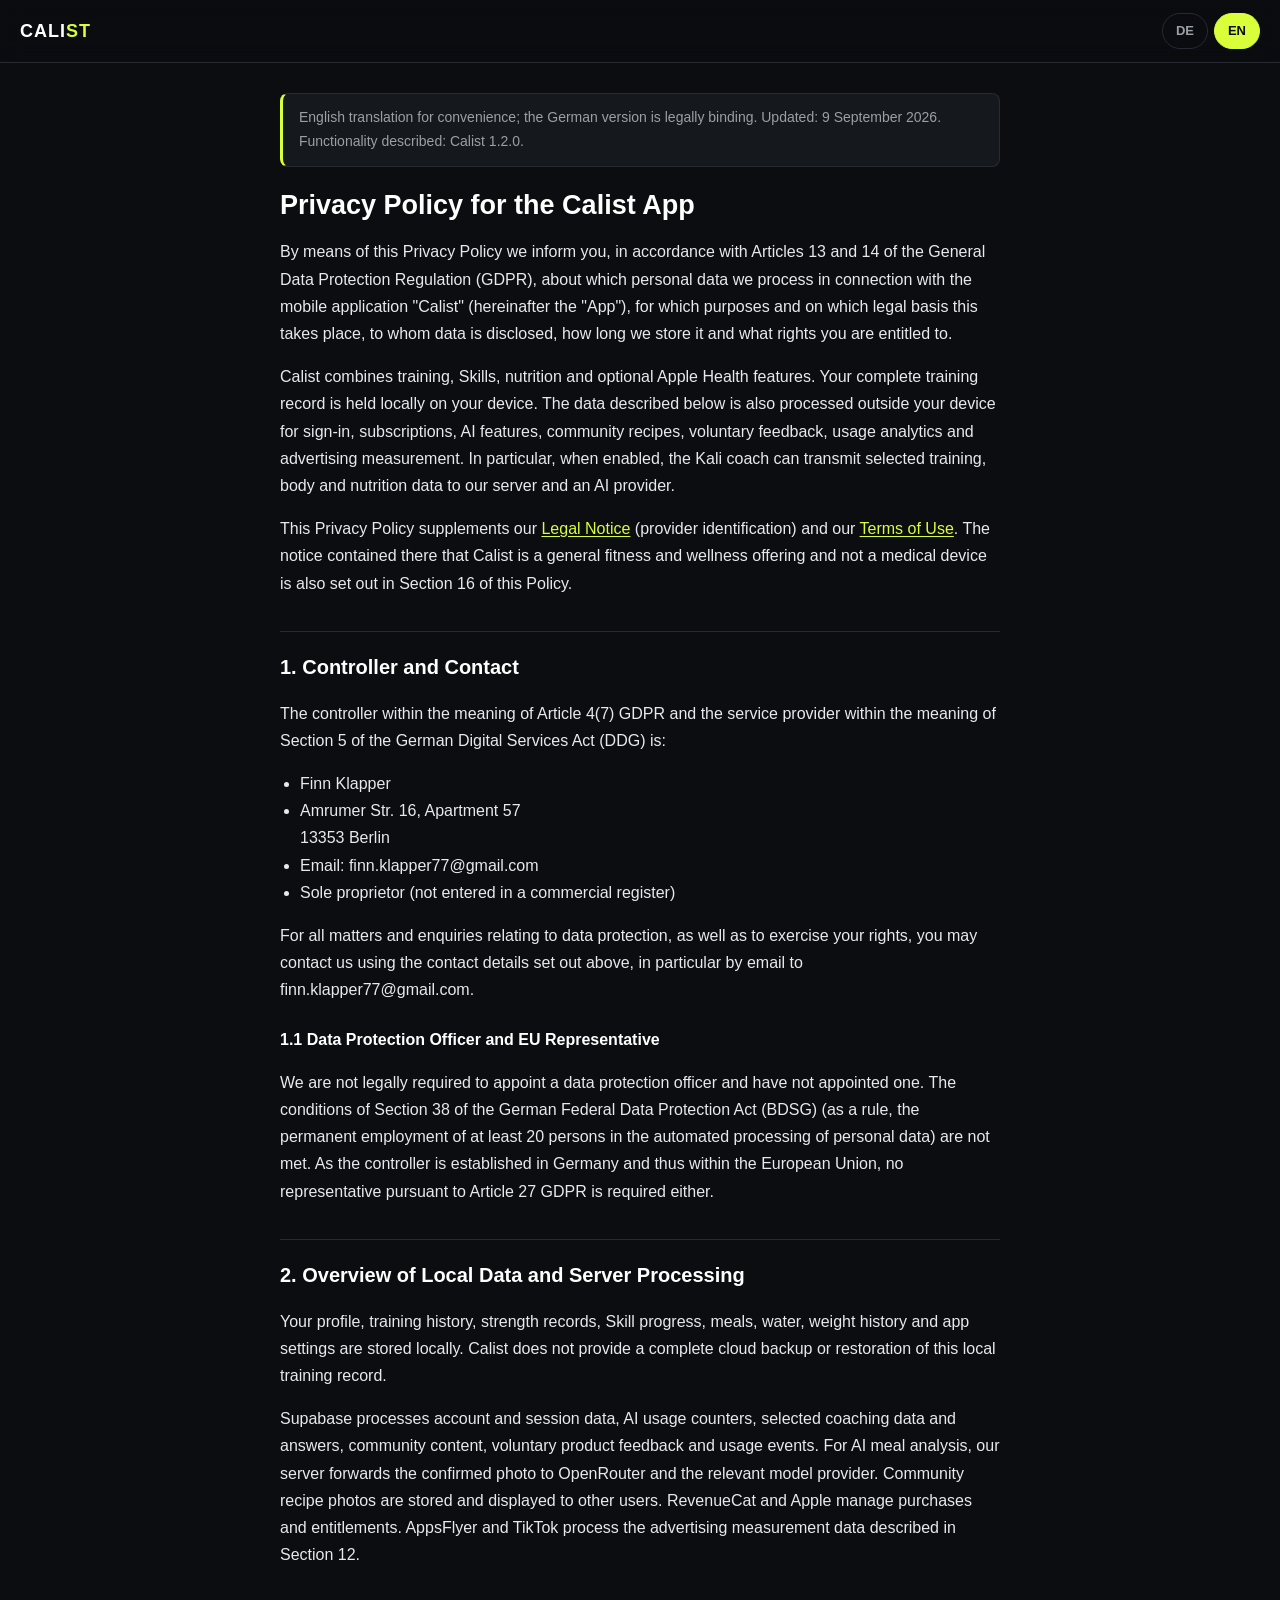
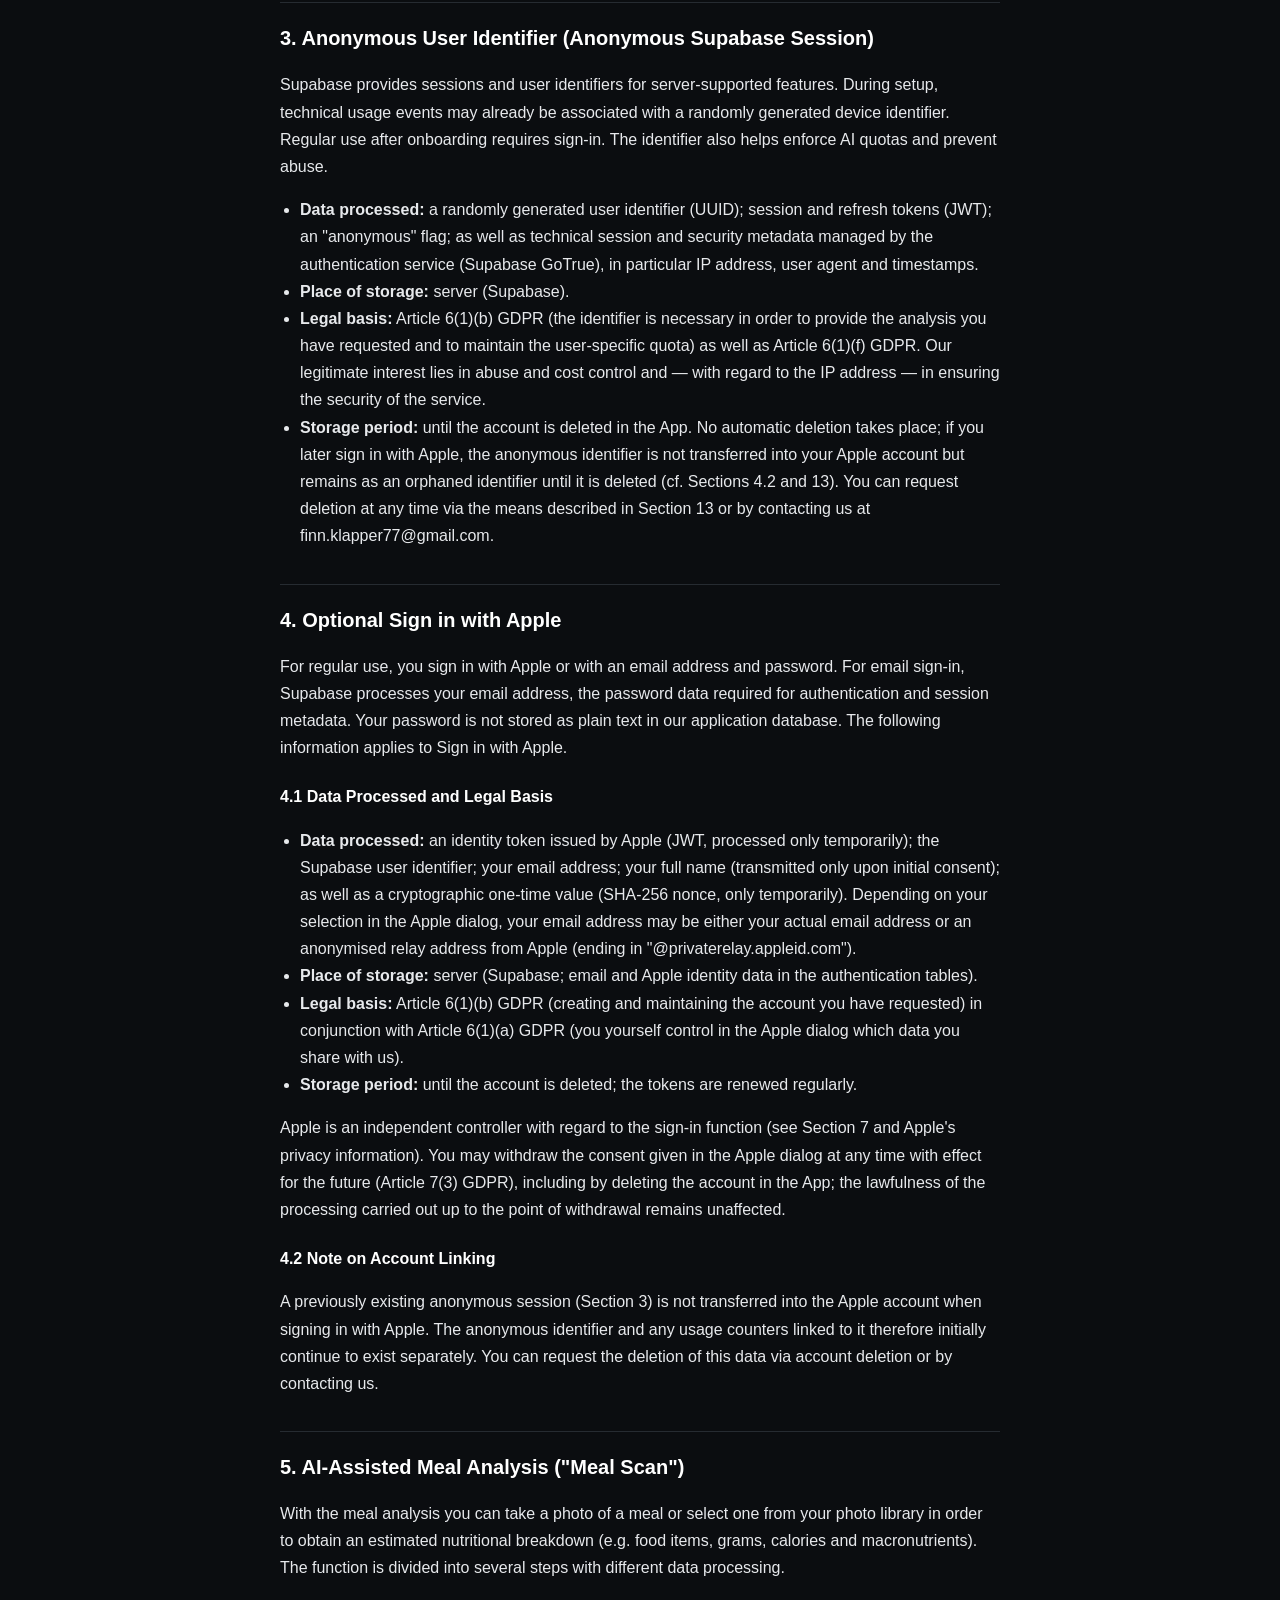
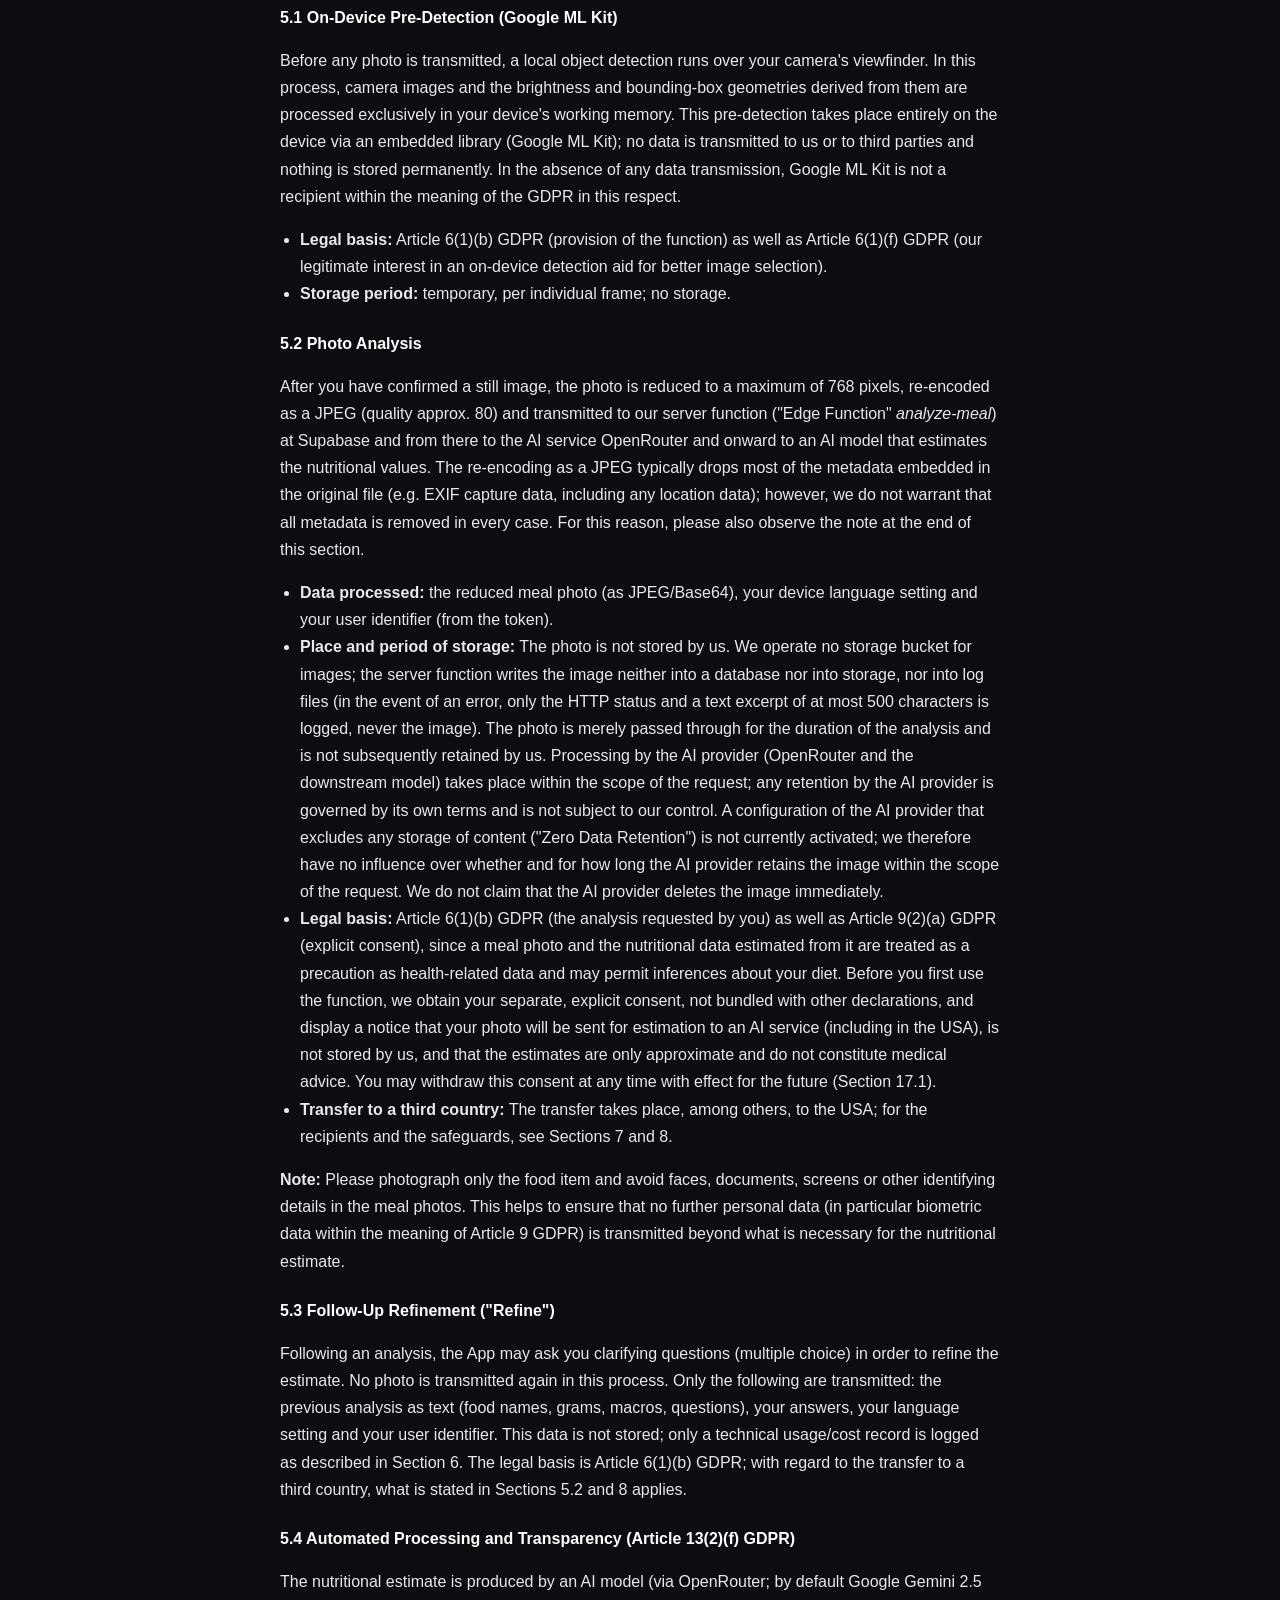
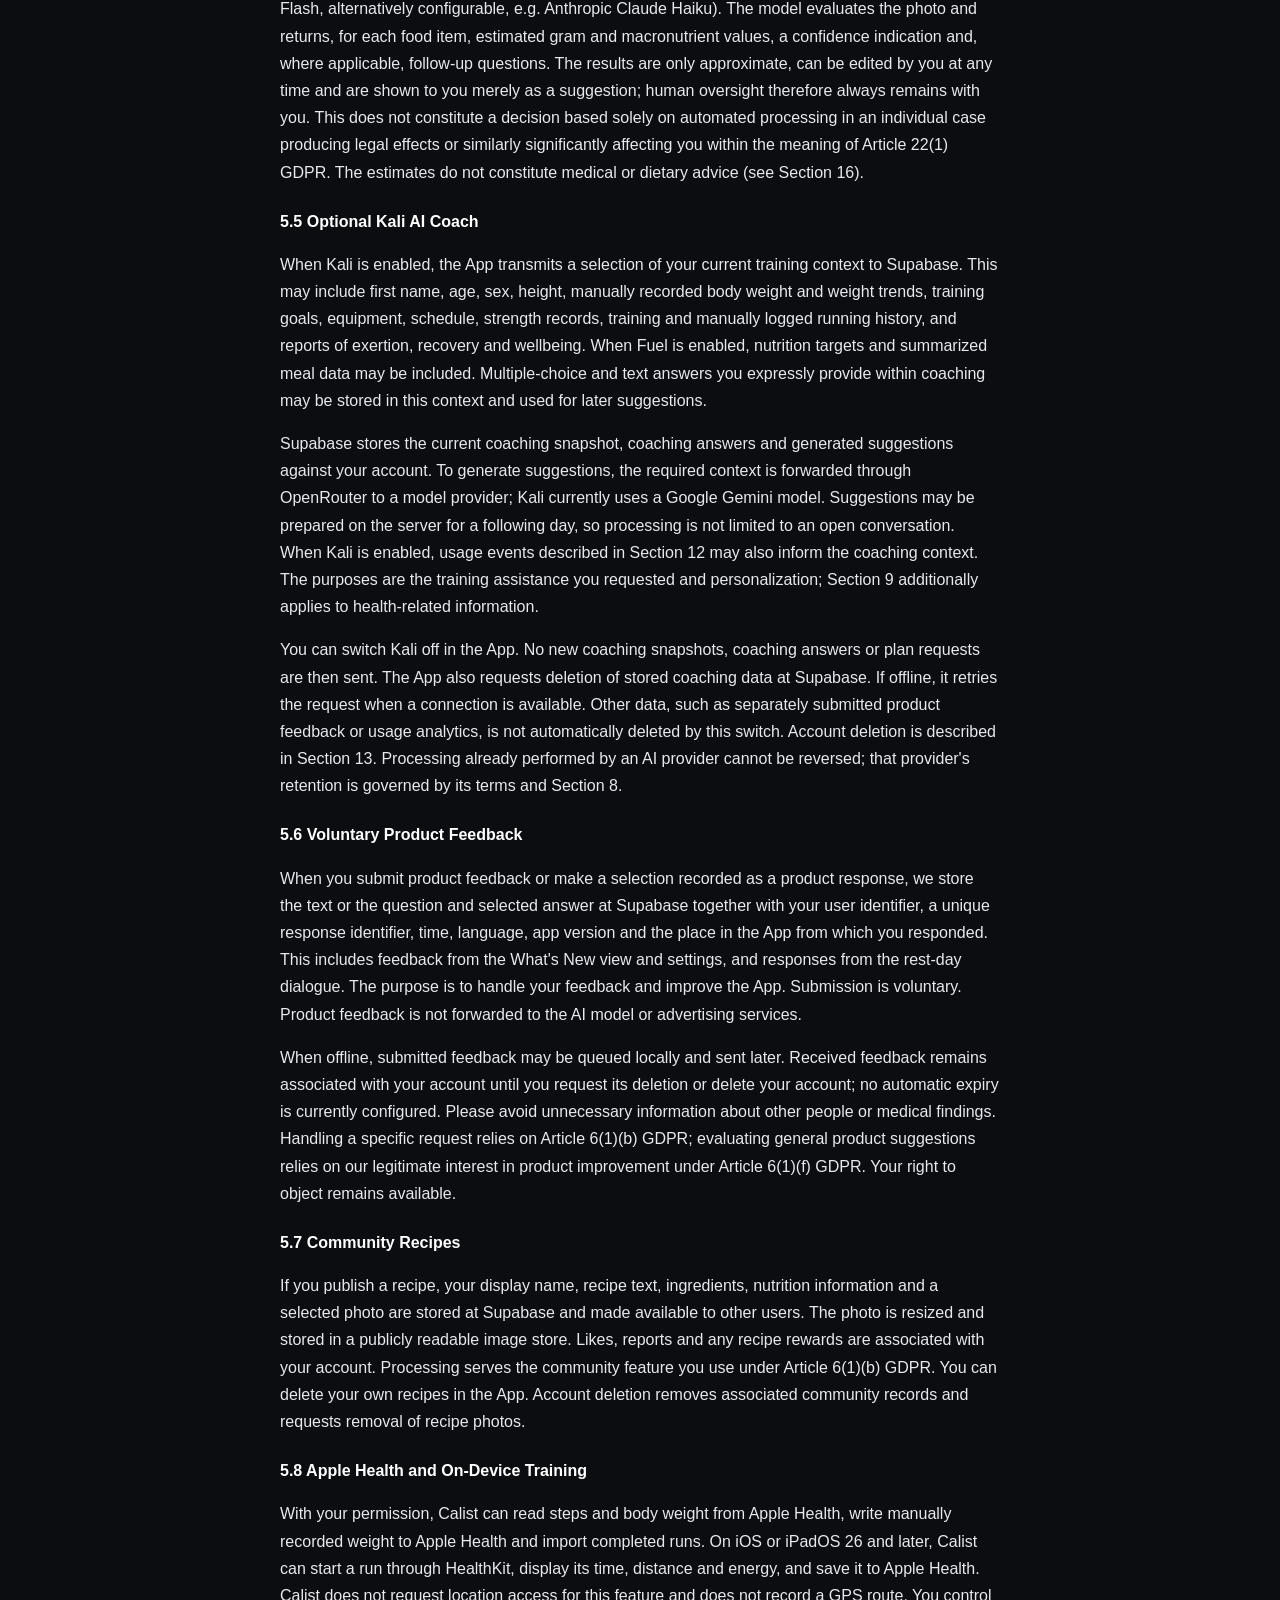
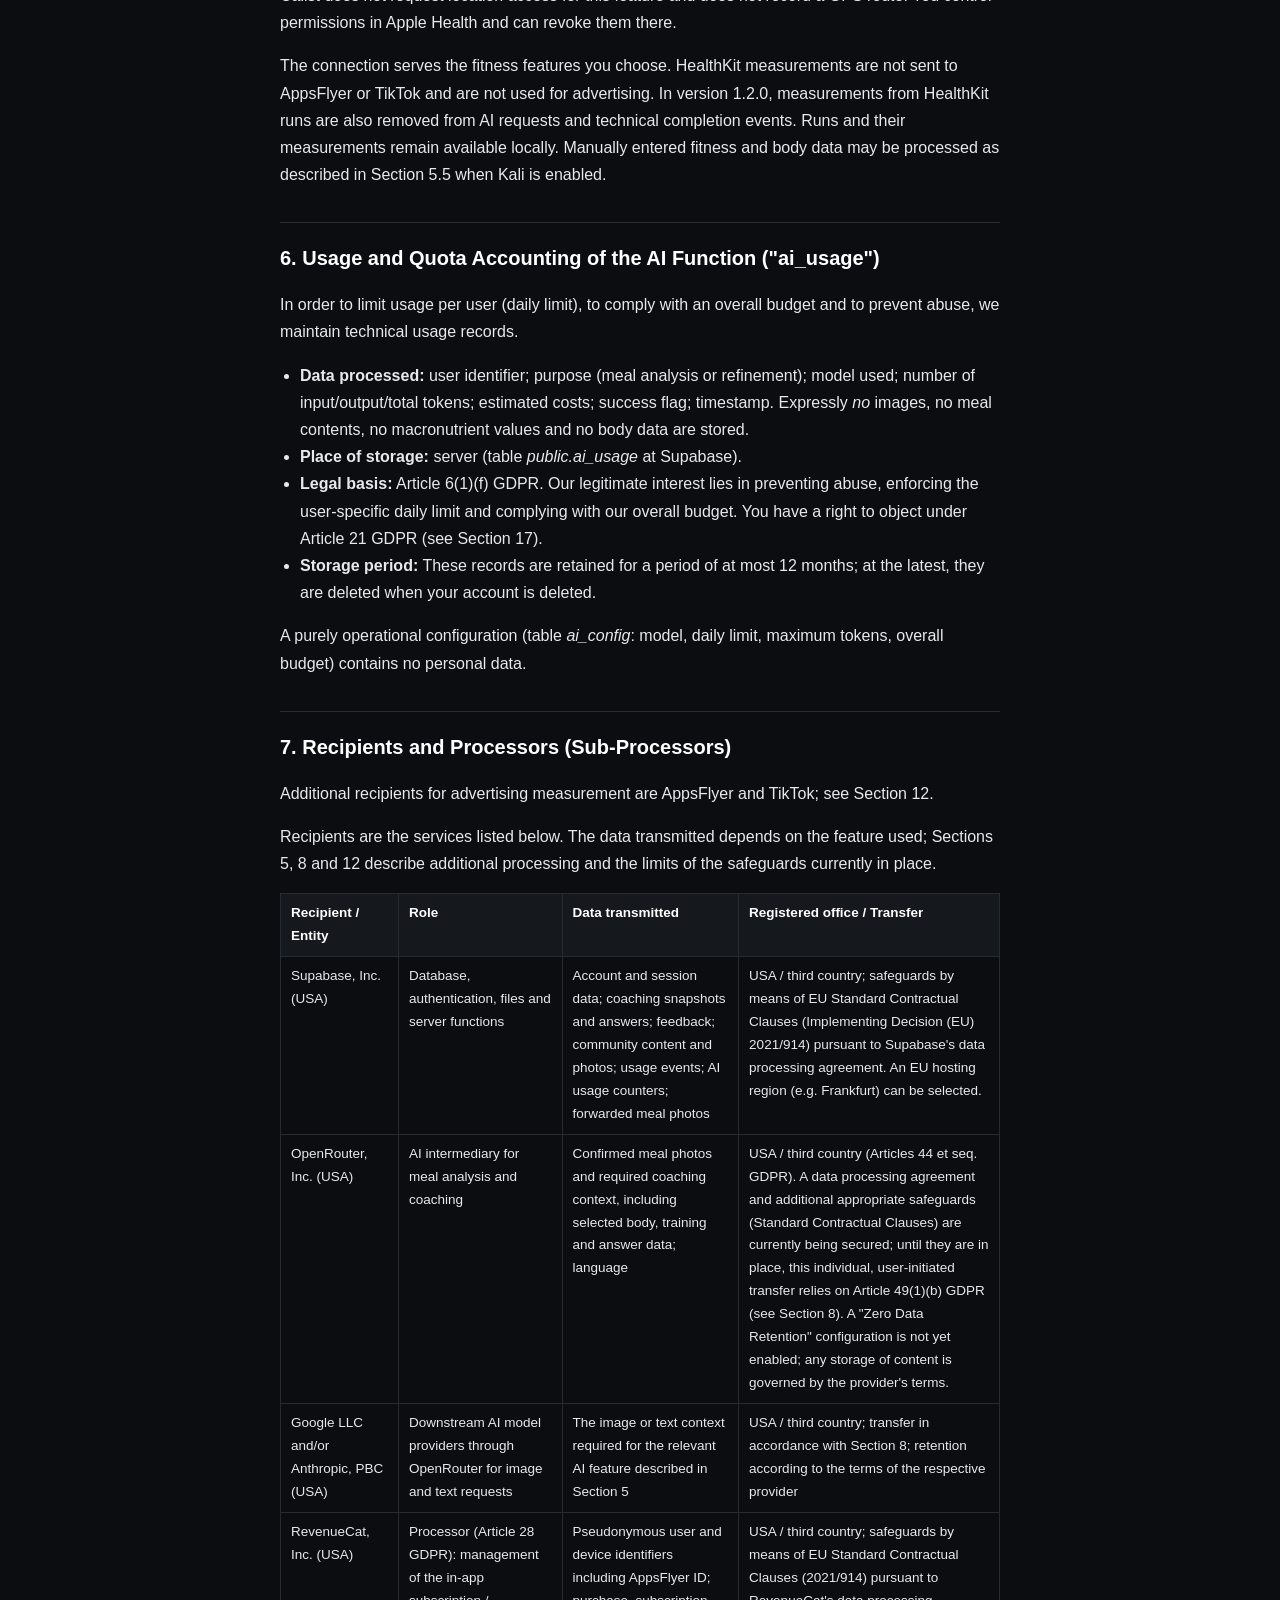
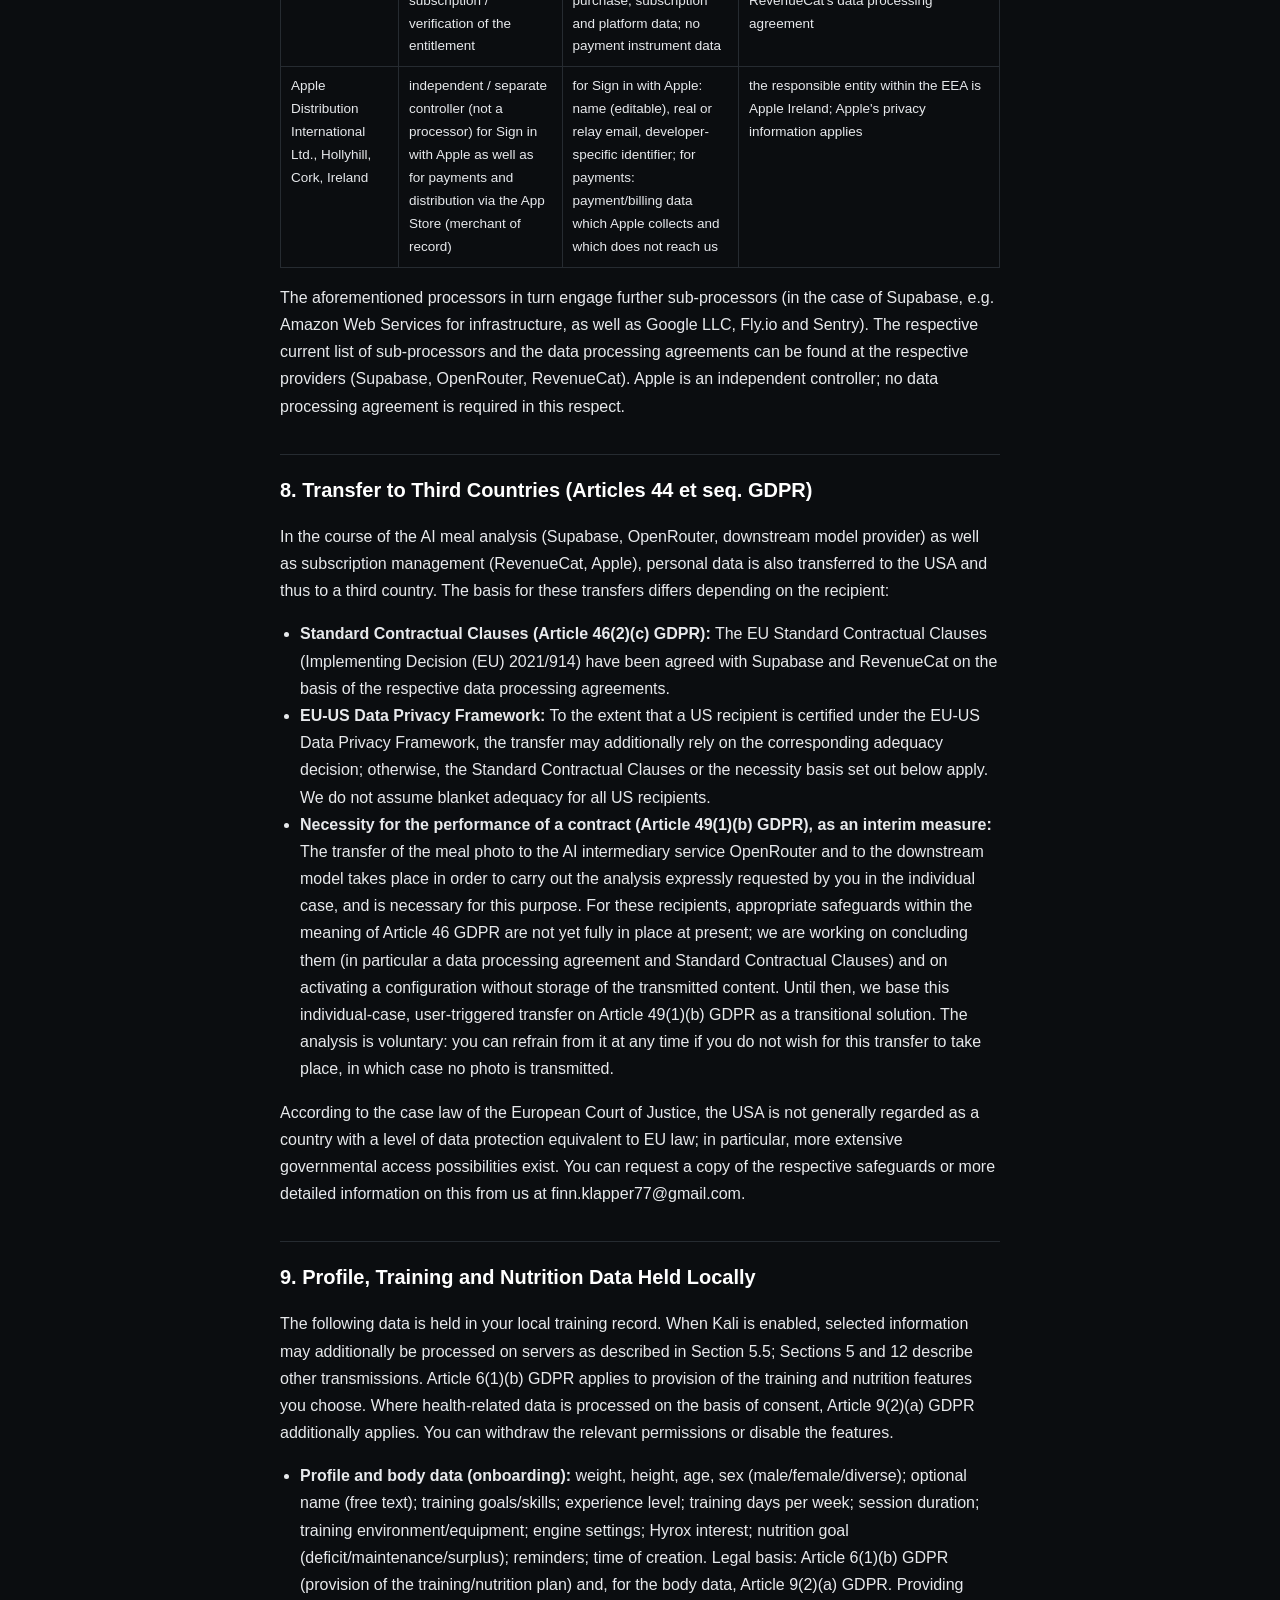
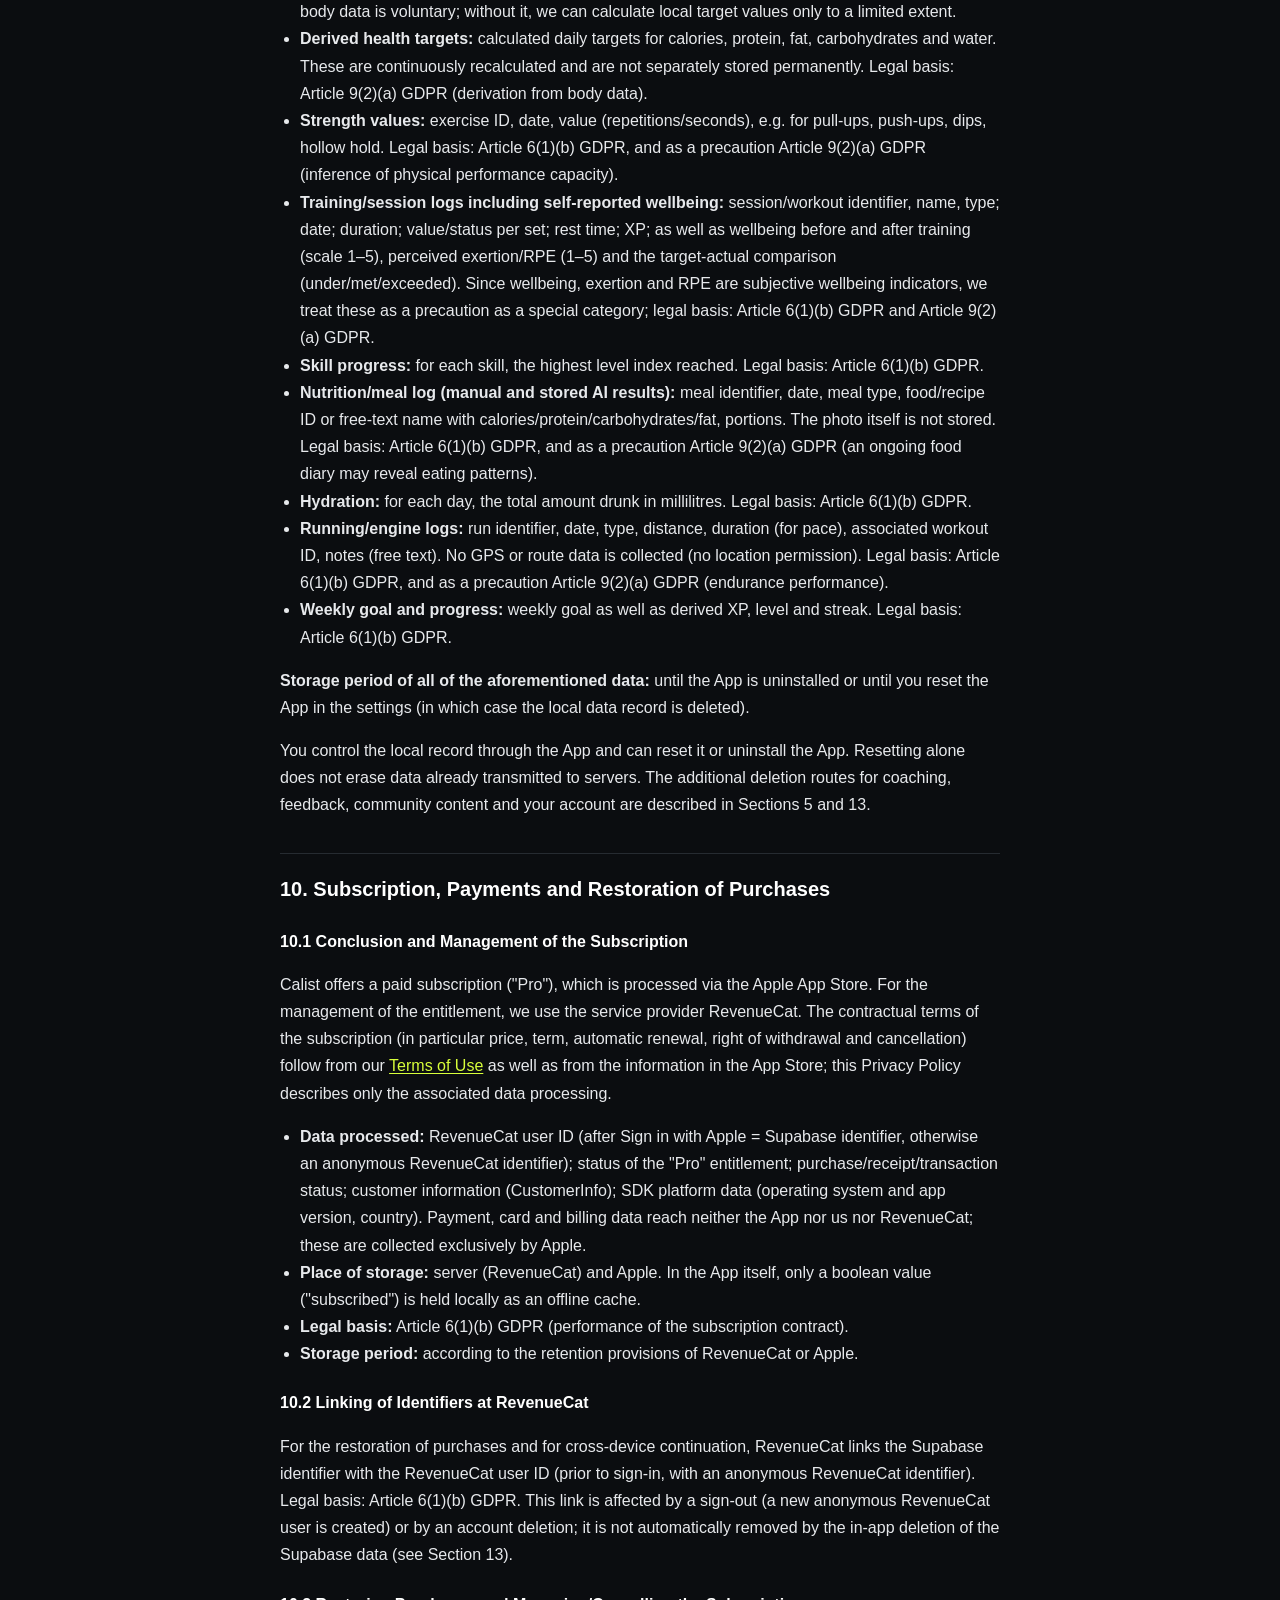
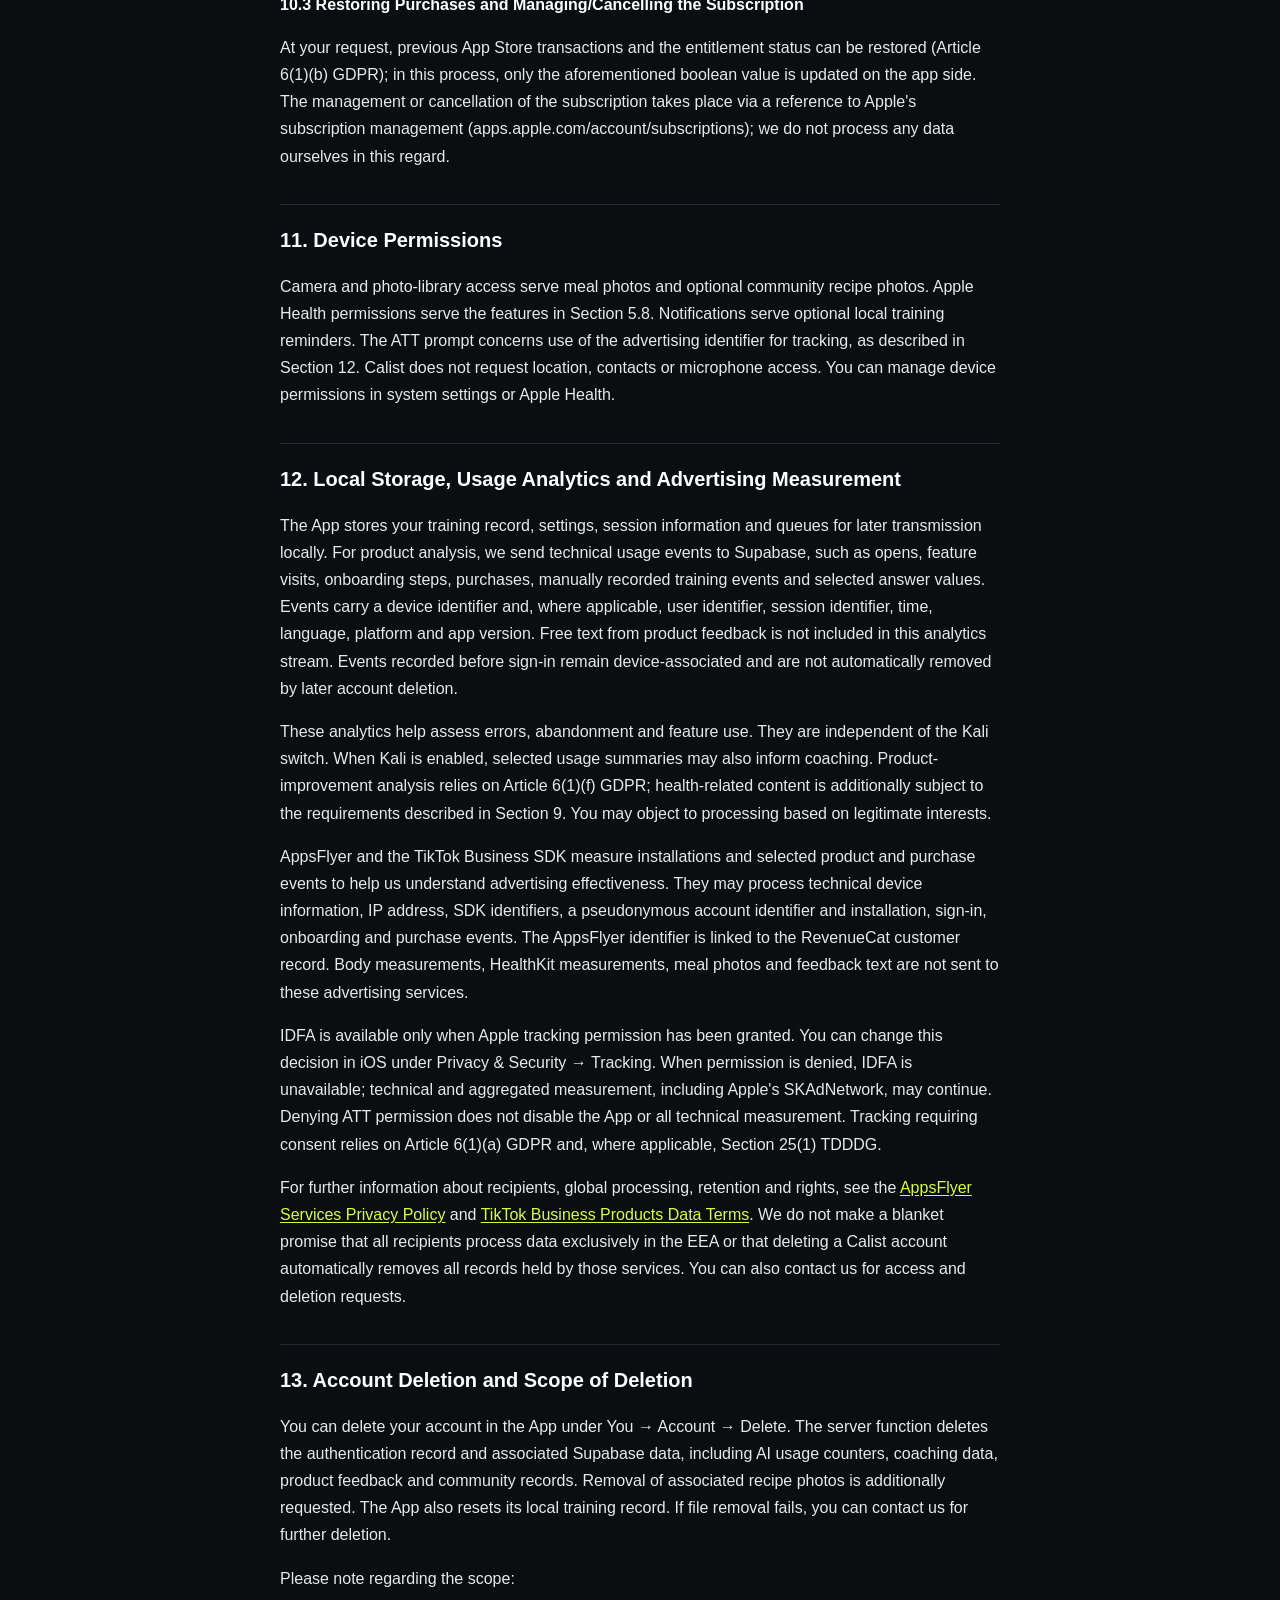
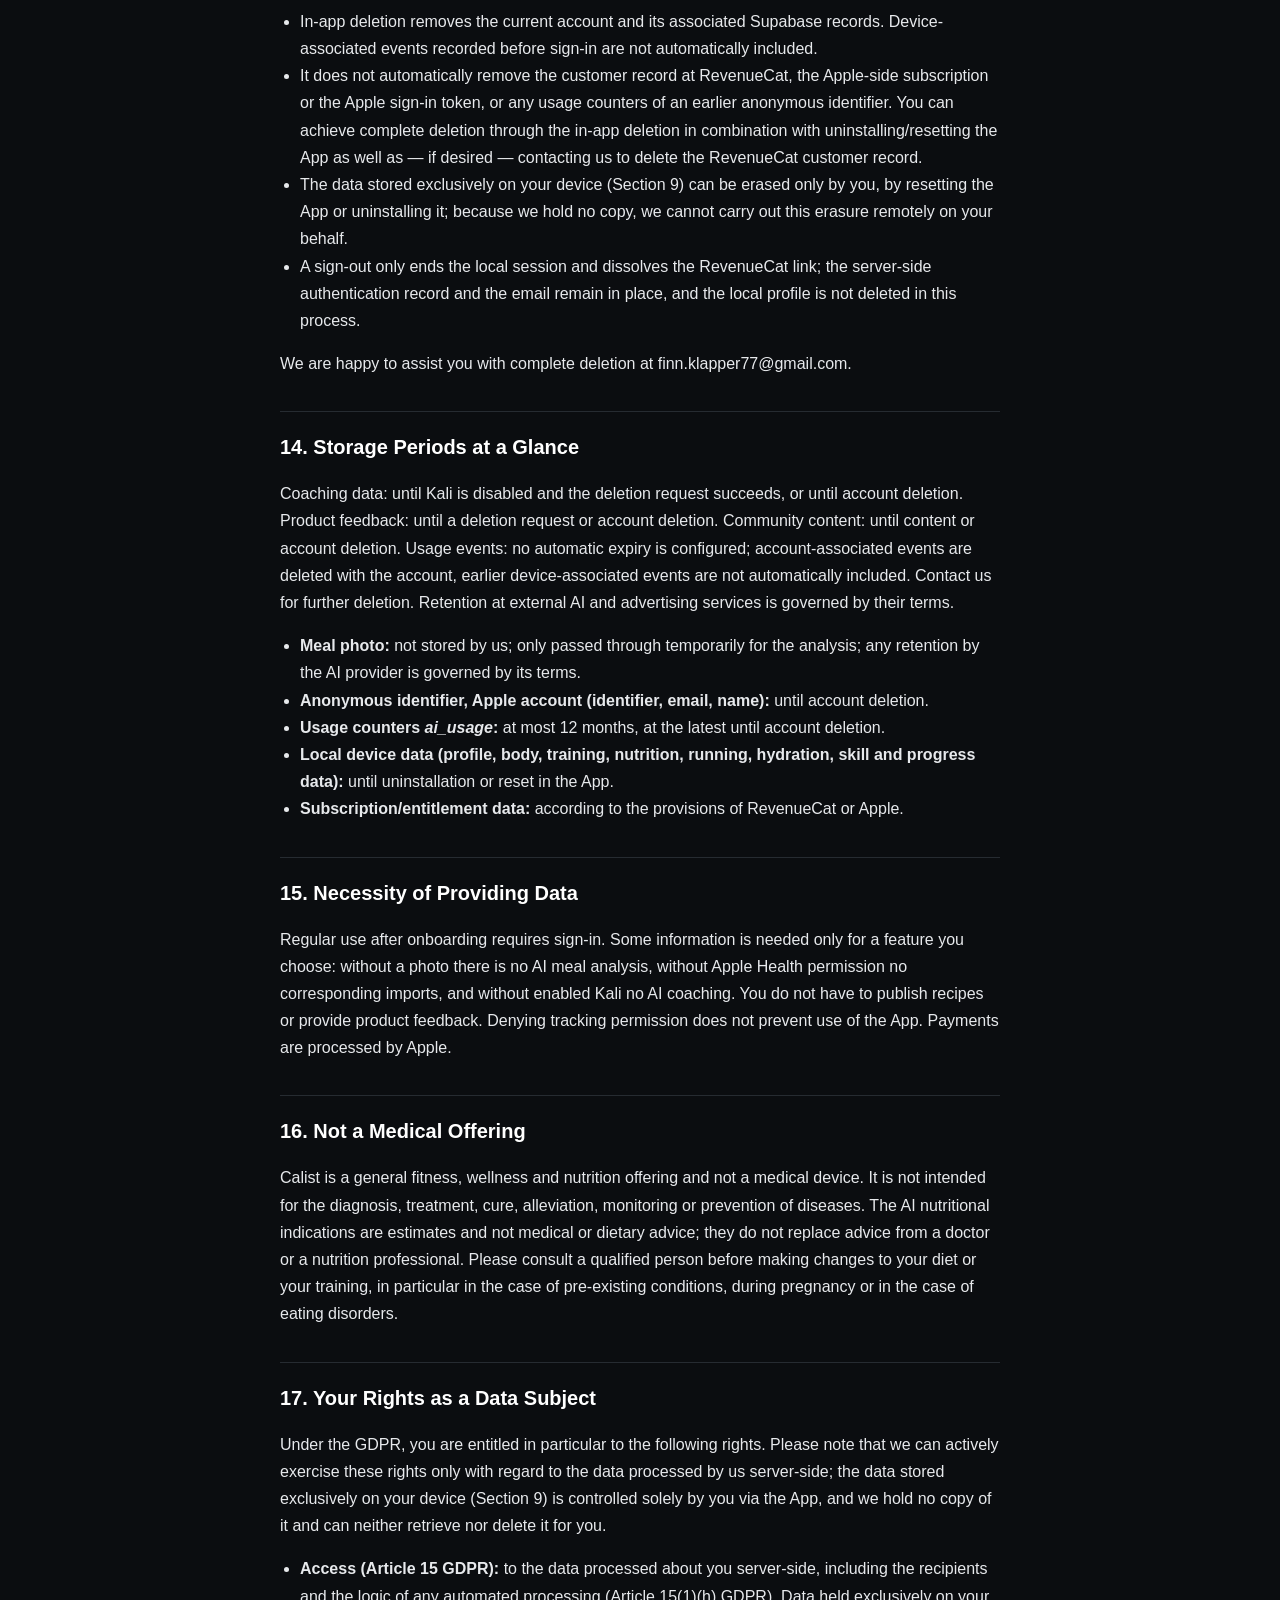
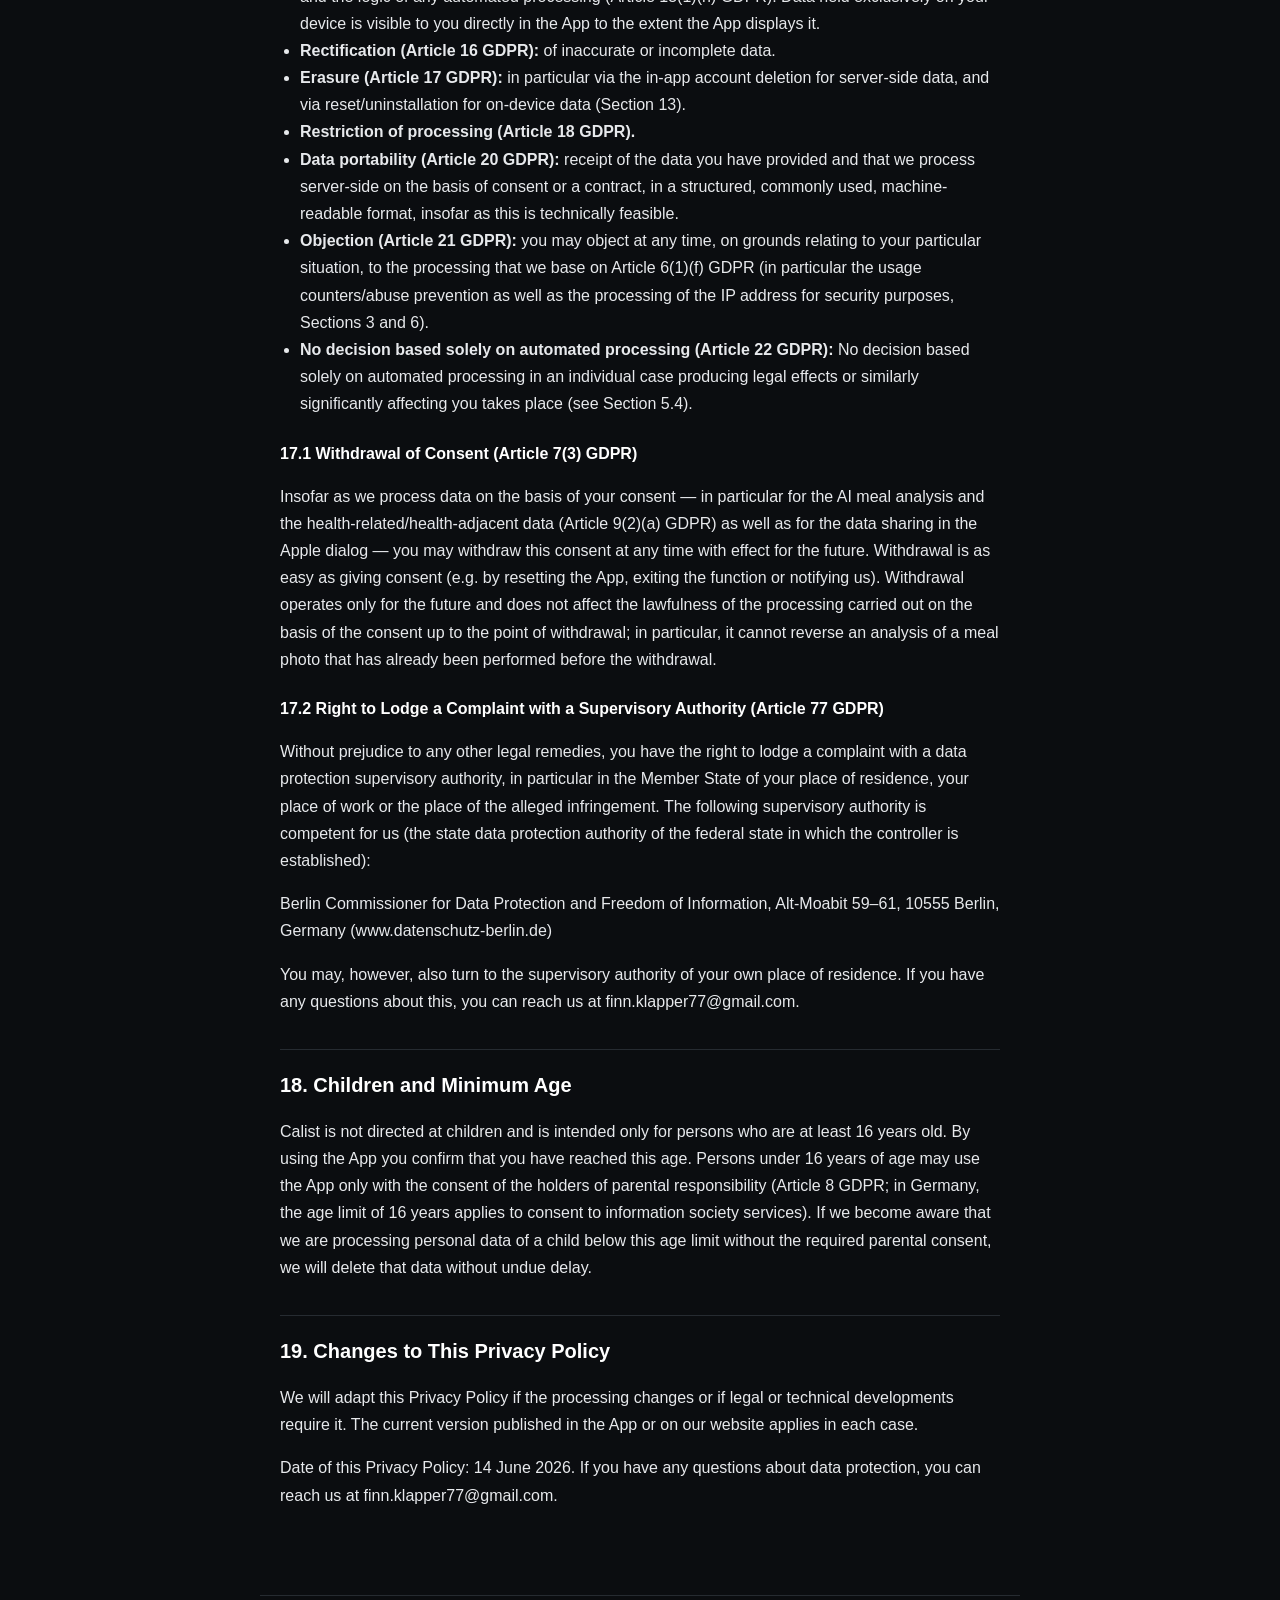
==== commit a49db8a3: "Privacy: aktuellen Calist-Datenfluss fuer Version 1.2.0 beschreiben" ====
--- a/datenschutz.html
+++ b/datenschutz.html
@@ -1,10 +1,11 @@
-<!doctype html>
+<!DOCTYPE html>
+
 <html lang="de">
 <head>
-<meta charset="utf-8">
-<meta name="viewport" content="width=device-width, initial-scale=1">
+<meta charset="utf-8"/>
+<meta content="width=device-width, initial-scale=1" name="viewport"/>
 <title>Datenschutzerklärung / Privacy Policy · Calist</title>
-<link rel="stylesheet" href="style.css">
+<link href="style.css" rel="stylesheet"/>
 </head>
 <body class="show-de">
 <header class="top">
@@ -12,124 +13,80 @@
 <nav class="langtoggle"><button data-l="de">DE</button><button data-l="en">EN</button></nav>
 </header>
 <main>
-<section class="lang lang-de"><p class="disclaimer">Dies ist die rechtsverbindliche deutsche Fassung. Stand: 14. Juni 2026.</p><h1>Datenschutzerklärung für die Calist‑App</h1>
-
+<section class="lang lang-de"><p class="disclaimer">Dies ist die rechtsverbindliche deutsche Fassung. Stand: 9. September 2026. Beschriebener Funktionsstand: Calist 1.2.0.</p><h1>Datenschutzerklärung für die Calist‑App</h1>
 <p>Mit dieser Datenschutzerklärung informieren wir Sie gemäß Art. 13 und Art. 14 der Datenschutz‑Grundverordnung (DSGVO) darüber, welche personenbezogenen Daten wir im Zusammenhang mit der mobilen Anwendung „Calist“ (nachfolgend „App“) verarbeiten, zu welchen Zwecken und auf welcher Rechtsgrundlage dies geschieht, an wen Daten weitergegeben werden, wie lange wir sie speichern und welche Rechte Ihnen zustehen.</p>
-
-<p>Calist ist eine App für kalisthenik‑basiertes Training und Ernährung. Ein zentrales Gestaltungsprinzip von Calist ist Datensparsamkeit: Der ganz überwiegende Teil Ihrer Trainings‑, Körper‑ und Ernährungsdaten verbleibt ausschließlich lokal auf Ihrem Gerät und wird niemals an uns oder Dritte übertragen (siehe näher Abschnitt 4 und Abschnitt 9). Personenbezogene Daten verlassen Ihr Gerät nur in den ausdrücklich benannten Fällen, insbesondere bei der KI‑gestützten Mahlzeitenanalyse, bei der optionalen Anmeldung mit Apple sowie beim Abschluss eines Abonnements.</p>
-
+<p>Calist verbindet Training, Skills, Ernährung und optionale Apple-Health-Funktionen. Ihr vollständiger Trainingsstand wird lokal auf dem Gerät geführt. Für Anmeldung, Abonnements, KI-Funktionen, Community-Rezepte, freiwilliges Feedback sowie Nutzungs- und Werbemessung werden die nachfolgend beschriebenen Daten auch außerhalb Ihres Geräts verarbeitet. Insbesondere kann der eingeschaltete Coach Kali ausgewählte Trainings-, Körper- und Ernährungsdaten an unseren Server und einen KI-Anbieter übertragen.</p>
 <p>Diese Datenschutzerklärung ergänzt unser <a href="https://pyfinn.github.io/calist-legal/impressum.html">Impressum</a> (Anbieterkennzeichnung) und unsere <a href="https://pyfinn.github.io/calist-legal/nutzungsbedingungen.html">Nutzungsbedingungen</a>. Den dort enthaltenen Hinweis, dass Calist ein allgemeines Fitness‑ und Wellnessangebot und kein Medizinprodukt ist, finden Sie auch in Abschnitt 16 dieser Erklärung.</p>
-
 <h2>1. Verantwortlicher und Kontakt</h2>
-
 <p>Verantwortlicher im Sinne des Art. 4 Nr. 7 DSGVO und Diensteanbieter im Sinne des § 5 Digitale‑Dienste‑Gesetz (DDG) ist:</p>
-
 <ul>
 <li>Finn Klapper</li>
-<li>Amrumer Str. 16, Apartment 57<br>13353 Berlin</li>
+<li>Amrumer Str. 16, Apartment 57<br/>13353 Berlin</li>
 <li>E‑Mail: finn.klapper77@gmail.com</li>
 <li>Einzelunternehmer (keine Eintragung im Handelsregister)</li>
-
-</ul>
-
+</ul>
 <p>Für alle Anliegen und Anfragen zum Datenschutz sowie zur Ausübung Ihrer Rechte können Sie sich unter den vorstehenden Kontaktdaten, insbesondere per E‑Mail an finn.klapper77@gmail.com, an uns wenden.</p>
-
 <h3>1.1 Datenschutzbeauftragter und EU‑Vertreter</h3>
-
 <p>Wir sind gesetzlich nicht verpflichtet, einen Datenschutzbeauftragten zu benennen, und haben keinen bestellt. Die Voraussetzungen des § 38 BDSG (in der Regel ständige Beschäftigung von mindestens 20 Personen mit der automatisierten Verarbeitung personenbezogener Daten) sind nicht erfüllt. Da der Verantwortliche in Deutschland und damit in der Europäischen Union niedergelassen ist, ist auch kein Vertreter nach Art. 27 DSGVO erforderlich.</p>
-
-<h2>2. Überblick: Welche Daten verbleiben auf dem Gerät und welche werden an Server übertragen</h2>
-
-<p>Wir unterscheiden grundsätzlich zwei Kategorien der Datenhaltung:</p>
-
-<ul>
-<li><strong>Nur auf dem Gerät („on‑device“):</strong> Diese Daten werden ausschließlich lokal im Speicher Ihres Geräts (in einem einzigen JSON‑Dokument über die Systemfunktion „shared preferences“) gespeichert und niemals an unsere Server oder an Dritte übertragen. Dazu zählen insbesondere Ihr Profil und Ihre Körperdaten, alle abgeleiteten Tages‑ und Nährstoffziele, Ihre Kraft‑, Trainings‑, Skill‑, Ernährungs‑, Hydrations‑ und Lauf‑Protokolle sowie Ihr Wochenziel und Ihr Fortschritt (XP/Level/Streak). Über diese Daten haben ausschließlich Sie auf Ihrem Gerät die Kontrolle; wir besitzen hiervon keine Kopie.</li>
-<li><strong>Auf Servern (serverseitig):</strong> Nur wenige Daten werden serverseitig verarbeitet, nämlich eine anonyme Nutzerkennung (UUID), bei optionaler Anmeldung mit Apple zusätzlich Ihre E‑Mail‑Adresse und Ihr Name, technische Abrechnungs‑ bzw. Nutzungszähler der KI‑Mahlzeitenanalyse („ai_usage“), Sitzungs‑ und Sicherheitsmetadaten sowie Abonnement‑ und Berechtigungsdaten bei unserem Abrechnungsdienstleister. Das Mahlzeitenfoto selbst wird hierbei nur vorübergehend für die Dauer der Analyse durchgeleitet und nicht bei uns gespeichert (siehe Abschnitt 5).</li>
-</ul>
-
-<p>Diese Unterscheidung erläutern wir bei den einzelnen Verarbeitungstätigkeiten jeweils konkret.</p>
+<h2>2. Überblick über lokale Daten und Serververarbeitung</h2><p>Profil, Trainingshistorie, Bestwerte, Skill-Fortschritt, Mahlzeiten, Wasser, Gewichtsverlauf und App-Einstellungen werden lokal gespeichert. Calist bietet keine vollständige Sicherung oder Wiederherstellung dieses lokalen Trainingsstands aus der Cloud.</p><p>Serverseitig verarbeitet Supabase die Konto- und Sitzungsdaten, KI-Nutzungszähler, ausgewählte Coaching-Daten und Antworten, Community-Inhalte, freiwilliges Produktfeedback sowie Nutzungsereignisse. Bei der KI-Mahlzeitenanalyse wird das bestätigte Foto durch unseren Server zu OpenRouter und dem jeweiligen Modellanbieter weitergeleitet. Community-Rezeptfotos werden dagegen gespeichert und anderen Nutzern angezeigt. RevenueCat und Apple verwalten Käufe und Berechtigungen. AppsFlyer und TikTok verarbeiten die unter Abschnitt 12 erläuterten Daten zur Werbemessung.</p>
+
+
 
 <h2>3. Anonyme Nutzerkennung (anonyme Supabase‑Sitzung)</h2>
-
-<p>Damit Sie die KI‑gestützte Mahlzeitenanalyse nutzen können und damit wir die Nutzung pro Nutzer begrenzen (Tageskontingent) und Missbrauch sowie unverhältnismäßige Kosten verhindern können, legt die App bei der erstmaligen Nutzung der Mahlzeitenanalyse automatisch eine anonyme Sitzung bei unserem Dienstleister Supabase an. Eine Anmeldung ist hierfür nicht erforderlich.</p>
-
+<p>Supabase stellt Sitzungen und Nutzerkennungen für servergestützte Funktionen bereit. Während der Einrichtung können technische Nutzungsereignisse bereits einer zufällig erzeugten Gerätekennung zugeordnet werden. Für die reguläre Nutzung nach dem Onboarding ist eine Anmeldung vorgesehen. Die Kennung dient auch dazu, KI-Kontingente durchzusetzen und Missbrauch zu verhindern.</p>
 <ul>
 <li><strong>Verarbeitete Daten:</strong> zufällig erzeugte Nutzerkennung (UUID); Sitzungs‑ und Aktualisierungs‑Token (JWT); ein Kennzeichen „anonym“; sowie technische Sitzungs‑ und Sicherheitsmetadaten, die vom Authentifizierungsdienst (Supabase GoTrue) verwaltet werden, insbesondere IP‑Adresse, User‑Agent und Zeitstempel.</li>
 <li><strong>Speicherort:</strong> Server (Supabase).</li>
 <li><strong>Rechtsgrundlage:</strong> Art. 6 Abs. 1 lit. b DSGVO (die Kennung ist erforderlich, um die von Ihnen angeforderte Analyse bereitzustellen und das nutzerbezogene Kontingent zu führen) sowie Art. 6 Abs. 1 lit. f DSGVO. Unser berechtigtes Interesse besteht in der Missbrauchs‑ und Kostenkontrolle sowie – hinsichtlich der IP‑Adresse – in der Gewährleistung der Sicherheit des Dienstes.</li>
 <li><strong>Speicherdauer:</strong> bis zur Löschung des Kontos in der App. Eine automatische Löschung erfolgt nicht; melden Sie sich später mit Apple an, wird die anonyme Kennung nicht in Ihr Apple‑Konto überführt, sondern bleibt als verwaiste Kennung bestehen, bis sie gelöscht wird (vgl. Abschnitt 4.2 und 13). Sie können die Löschung jederzeit über die in Abschnitt 13 beschriebenen Wege oder durch Kontaktaufnahme unter finn.klapper77@gmail.com veranlassen.</li>
 </ul>
-
 <h2>4. Optionale Anmeldung mit Apple („Sign in with Apple“)</h2>
-
-<p>Sie können – müssen aber nicht – ein Konto durch die Anmeldung mit Apple anlegen. Diese Anmeldung ist vollständig optional und ist insbesondere keine Voraussetzung, um die App einzurichten oder zu nutzen; ohne Anmeldung bleibt Ihre Sitzung anonym (siehe Abschnitt 3).</p>
-
+<p>Für die reguläre Nutzung melden Sie sich mit Apple oder mit E-Mail-Adresse und Passwort an. Bei der E-Mail-Anmeldung verarbeitet Supabase die E-Mail-Adresse, die zur Anmeldung erforderlichen Passwortdaten und Sitzungsmetadaten. Das Passwort wird nicht als Klartext in unserer Anwendungsdatenbank gespeichert. Bei der Anmeldung mit Apple gelten die folgenden Angaben.</p>
 <h3>4.1 Verarbeitete Daten und Rechtsgrundlage</h3>
-
 <ul>
 <li><strong>Verarbeitete Daten:</strong> ein von Apple ausgestelltes Identitäts‑Token (JWT, nur vorübergehend verarbeitet); die Supabase‑Nutzerkennung; Ihre E‑Mail‑Adresse; Ihr vollständiger Name (nur bei der erstmaligen Zustimmung übermittelt); sowie ein kryptografischer Einmalwert (SHA‑256‑Nonce, nur vorübergehend). Ihre E‑Mail‑Adresse kann je nach Ihrer Auswahl im Apple‑Dialog entweder Ihre tatsächliche E‑Mail‑Adresse oder eine anonymisierte Weiterleitungsadresse von Apple (Endung „@privaterelay.appleid.com“) sein.</li>
 <li><strong>Speicherort:</strong> Server (Supabase; E‑Mail und Apple‑Identitätsdaten in den Authentifizierungstabellen).</li>
 <li><strong>Rechtsgrundlage:</strong> Art. 6 Abs. 1 lit. b DSGVO (Anlegen und Führen des von Ihnen gewünschten Kontos) in Verbindung mit Art. 6 Abs. 1 lit. a DSGVO (Sie steuern im Apple‑Dialog selbst, welche Daten Sie an uns weitergeben).</li>
 <li><strong>Speicherdauer:</strong> bis zur Löschung des Kontos; die Token werden regelmäßig erneuert.</li>
 </ul>
-
 <p>Apple ist hinsichtlich der Anmeldefunktion eigenständig Verantwortlicher (siehe Abschnitt 7 und die Datenschutzhinweise von Apple). Ihre im Apple‑Dialog erteilte Zustimmung können Sie jederzeit mit Wirkung für die Zukunft widerrufen (Art. 7 Abs. 3 DSGVO), unter anderem durch Löschung des Kontos in der App; die Rechtmäßigkeit der bis zum Widerruf erfolgten Verarbeitung bleibt unberührt.</p>
-
 <h3>4.2 Hinweis zur Kontoverknüpfung</h3>
-
 <p>Eine zuvor bestehende anonyme Sitzung (Abschnitt 3) wird bei der Anmeldung mit Apple nicht in das Apple‑Konto überführt. Die anonyme Kennung und etwaige damit verknüpfte Nutzungszähler bleiben daher zunächst getrennt bestehen. Sie können die Löschung dieser Daten über die Kontolöschung bzw. durch Kontaktaufnahme mit uns veranlassen.</p>
-
 <h2>5. KI‑gestützte Mahlzeitenanalyse („Meal Scan“)</h2>
-
 <p>Mit der Mahlzeitenanalyse können Sie ein Foto einer Mahlzeit aufnehmen oder aus Ihrer Fotomediathek auswählen, um eine geschätzte Nährwertangabe (z. B. Lebensmittel, Gramm, Kalorien und Makronährstoffe) zu erhalten. Die Funktion gliedert sich in mehrere Schritte mit unterschiedlicher Datenverarbeitung.</p>
-
 <h3>5.1 Vorab‑Erkennung auf dem Gerät (Google ML Kit)</h3>
-
 <p>Bevor ein Foto übertragen wird, läuft eine lokale Objekterkennung über den Sucher Ihrer Kamera. Hierbei werden Kamerabilder sowie daraus abgeleitete Helligkeits‑ und Begrenzungsrahmen‑Geometrien ausschließlich im Arbeitsspeicher Ihres Geräts verarbeitet. Diese Vorab‑Erkennung erfolgt vollständig auf dem Gerät über eine eingebettete Bibliothek (Google ML Kit); es werden hierbei keine Daten an uns oder an Dritte übertragen und nichts dauerhaft gespeichert. Mangels Datenübermittlung ist Google ML Kit insoweit kein Empfänger im Sinne der DSGVO.</p>
-
 <ul>
 <li><strong>Rechtsgrundlage:</strong> Art. 6 Abs. 1 lit. b DSGVO (Bereitstellung der Funktion) sowie Art. 6 Abs. 1 lit. f DSGVO (unser berechtigtes Interesse an einer gerätelokalen Erkennungshilfe für eine bessere Bildauswahl).</li>
 <li><strong>Speicherdauer:</strong> vorübergehend pro Einzelbild; keine Speicherung.</li>
 </ul>
-
 <h3>5.2 Fotoanalyse</h3>
-
 <p>Nachdem Sie ein Standbild bestätigt haben, wird das Foto auf maximal 768 Pixel verkleinert, als JPEG (Qualität ca. 80) neu codiert und an unsere Server‑Funktion („Edge Function“ <em>analyze‑meal</em>) bei Supabase und von dort an den KI‑Dienst OpenRouter sowie weiter an ein KI‑Modell übermittelt, das die Nährwerte schätzt. Durch die Neucodierung als JPEG werden zudem regelmäßig die in der Originaldatei enthaltenen Metadaten (z. B. EXIF‑Aufnahmedaten) entfernt.</p>
-
 <ul>
 <li><strong>Verarbeitete Daten:</strong> das verkleinerte Mahlzeitenfoto (als JPEG/Base64), Ihre Geräte‑Spracheinstellung sowie Ihre Nutzerkennung (aus dem Token).</li>
 <li><strong>Speicherort und Speicherdauer:</strong> Das Foto wird von uns nicht gespeichert. Wir betreiben keinen Speicher‑Bucket für Bilder; die Server‑Funktion schreibt das Bild weder in eine Datenbank noch in einen Speicher und auch nicht in Protokolldateien (im Fehlerfall wird ausschließlich der HTTP‑Status sowie ein Textausschnitt von höchstens 500 Zeichen protokolliert, niemals das Bild). Das Foto wird nur für die Dauer der Analyse durchgeleitet und anschließend nicht bei uns aufbewahrt. Die Verarbeitung beim KI‑Anbieter (OpenRouter und das nachgelagerte Modell) erfolgt im Rahmen der Anfrage; eine etwaige Aufbewahrung beim KI‑Anbieter richtet sich nach dessen eigenen Bedingungen und unterliegt nicht unserer Kontrolle. Eine Konfiguration des KI‑Anbieters, die jegliche Speicherung der Inhalte ausschließt („Zero Data Retention“), ist derzeit nicht aktiviert; wir haben daher keinen Einfluss darauf, ob und wie lange der KI‑Anbieter das Bild im Rahmen der Anfrage vorhält.</li>
 <li><strong>Rechtsgrundlage:</strong> Art. 6 Abs. 1 lit. b DSGVO (von Ihnen angeforderte Analyse) sowie Art. 9 Abs. 2 lit. a DSGVO (ausdrückliche Einwilligung), da ein Mahlzeitenfoto und die daraus geschätzten Ernährungsdaten vorsorglich als gesundheitsbezogene Daten behandelt werden und Rückschlüsse auf Ihre Ernährungsweise zulassen können. Vor der erstmaligen Nutzung der Funktion holen wir Ihre gesonderte, ausdrückliche und nicht mit anderen Erklärungen gebündelte Einwilligung ein und blenden einen Hinweis ein, dass Ihr Foto zur Schätzung an einen KI‑Dienst (auch in den USA) gesendet, von uns nicht gespeichert wird und die Schätzungen nur ungefähr und keine medizinische Beratung sind. Diese Einwilligung können Sie jederzeit mit Wirkung für die Zukunft widerrufen (Abschnitt 17.1).</li>
 <li><strong>Drittlandübermittlung:</strong> Die Übermittlung erfolgt unter anderem in die USA; zu den Empfängern und den Garantien siehe Abschnitte 7 und 8.</li>
 </ul>
-
 <p><strong>Hinweis:</strong> Fotografieren Sie nach Möglichkeit nur das Lebensmittel und vermeiden Sie Gesichter oder sonstige identifizierende Details auf den Mahlzeitenfotos.</p>
-
 <h3>5.3 Nachfrage zur Präzisierung („Refine“)</h3>
-
 <p>Im Anschluss an eine Analyse kann die App Ihnen klärende Fragen (Multiple‑Choice) stellen, um die Schätzung zu verfeinern. Hierbei wird kein Foto erneut übermittelt. Übertragen werden nur die vorherige Analyse als Text (Lebensmittelnamen, Gramm, Makros, Fragen), Ihre Antworten, Ihre Spracheinstellung und Ihre Nutzerkennung. Diese Daten werden nicht gespeichert; lediglich ein technischer Verbrauchs‑/Kostendatensatz wird wie in Abschnitt 6 beschrieben protokolliert. Rechtsgrundlage ist Art. 6 Abs. 1 lit. b DSGVO; hinsichtlich der Drittlandübermittlung gilt das zu Abschnitt 5.2 Gesagte.</p>
-
 <h3>5.4 Automatisierte Verarbeitung und Transparenz (Art. 13 Abs. 2 lit. f DSGVO)</h3>
-
 <p>Die Nährwertschätzung erfolgt durch ein KI‑Modell (über OpenRouter; standardmäßig Google Gemini 2.5 Flash, alternativ konfigurierbar z. B. Anthropic Claude Haiku). Das Modell wertet das Foto aus und gibt je Lebensmittel geschätzte Gramm‑ und Makronährwerte, eine Konfidenzangabe sowie gegebenenfalls Rückfragen zurück. Die Ergebnisse sind nur ungefähr, von Ihnen jederzeit bearbeitbar und werden Ihnen lediglich als Vorschlag angezeigt; eine menschliche Kontrolle bleibt also stets bei Ihnen. Es handelt sich nicht um eine ausschließlich automatisierte Entscheidung im Einzelfall mit rechtlicher Wirkung oder ähnlich erheblicher Beeinträchtigung im Sinne des Art. 22 Abs. 1 DSGVO. Die Schätzungen stellen keine medizinische oder diätetische Beratung dar (siehe Abschnitt 16).</p>
-
-<h2>6. Nutzungs‑ und Kontingentabrechnung der KI‑Funktion („ai_usage“)</h2>
-
+<h3>5.5 Optionaler KI-Coach Kali</h3><p>Bei eingeschaltetem Kali übermittelt die App eine Auswahl Ihres aktuellen Trainingsstands an Supabase. Dazu können Vorname, Alter, Geschlecht, Größe, manuell erfasstes Gewicht und Gewichtsverlauf, Trainingsziele, Ausrüstung, Trainingsrhythmus, Bestwerte, Trainings- und manuelle Laufhistorie sowie Angaben zu Anstrengung, Erholung und Befinden gehören. Wenn Fuel eingeschaltet ist, können Ernährungsziele und zusammengefasste Mahlzeitendaten hinzukommen. Ausdrücklich im Coaching gegebene Auswahl- und Textantworten können in diesem Kontext gespeichert und für spätere Hinweise verwendet werden.</p><p>Supabase speichert den jeweils aktuellen Coaching-Snapshot, Coaching-Antworten und erzeugte Hinweise kontobezogen. Zur Erzeugung von Hinweisen wird der erforderliche Kontext über OpenRouter an einen Modellanbieter weitergeleitet; für Kali wird derzeit ein Gemini-Modell von Google eingesetzt. Hinweise können serverseitig für einen folgenden Tag vorbereitet werden. Die Verarbeitung erfolgt daher nicht nur während einer geöffneten Unterhaltung. Nutzungsereignisse nach Abschnitt 12 können bei eingeschaltetem Kali ergänzend in den Coaching-Kontext einfließen. Die Zwecke sind die angeforderte Trainingsbegleitung und Personalisierung; für gesundheitsbezogene Angaben gelten ergänzend die Angaben in Abschnitt 9.</p><p>Sie können Kali in der App abschalten. Dann werden keine neuen Coaching-Snapshots, Coaching-Antworten oder Plananfragen gesendet. Die App fordert außerdem die Löschung der gespeicherten Coaching-Daten bei Supabase an. Ohne Verbindung wird diese Löschanfrage bei erneuter Verbindung wiederholt. Andere Daten, etwa separat abgesendetes Produktfeedback oder Nutzungsstatistik, werden dadurch nicht automatisch gelöscht. Die Kontolöschung ist in Abschnitt 13 beschrieben. Eine bereits erfolgte Verarbeitung durch einen KI-Anbieter lässt sich dadurch nicht rückgängig machen; dessen Aufbewahrung richtet sich nach seinen Bedingungen und Abschnitt 8.</p>
+<h3>5.6 Freiwilliges Feedback zur App</h3><p>Wenn Sie Produktfeedback absenden oder eine als Produktantwort erfasste Auswahl treffen, speichern wir den Text beziehungsweise die Frage und gewählte Antwort mit Ihrer Nutzerkennung, einer eindeutigen Antwortkennung, dem Zeitpunkt, der Sprache, der App-Version und dem Ausgangspunkt der Rückmeldung bei Supabase. Dazu gehören Feedback aus der Neuigkeiten-Ansicht und den Einstellungen sowie Rückmeldungen aus dem Ruhetag-Dialog. Dies dient der Bearbeitung Ihrer Rückmeldung und der Verbesserung der App. Die Übermittlung ist freiwillig; Produktfeedback wird nicht an das KI-Modell oder Werbedienste weitergegeben.</p><p>Bei fehlender Verbindung kann eine abgesendete Rückmeldung vorübergehend lokal zwischengespeichert und später übertragen werden. Empfangene Rückmeldungen bleiben kontobezogen gespeichert, bis Sie deren Löschung verlangen oder Ihr Konto löschen. Ein automatischer Ablauf ist derzeit nicht eingerichtet. Bitte tragen Sie keine unnötigen Angaben über andere Personen oder medizinischen Befunde ein. Für die Bearbeitung einer konkreten Anfrage gilt Art. 6 Abs. 1 lit. b DSGVO; für die Auswertung allgemeiner Produktwünsche unser berechtigtes Interesse an der Produktverbesserung nach Art. 6 Abs. 1 lit. f DSGVO. Ihr Widerspruchsrecht bleibt bestehen.</p>
+<h3>5.7 Community-Rezepte</h3><p>Wenn Sie ein eigenes Rezept veröffentlichen, werden Anzeigename, Rezepttext, Zutaten, Nährwertangaben und ein ausgewähltes Foto bei Supabase gespeichert und anderen Nutzern bereitgestellt. Das Foto wird dafür verkleinert und in einem öffentlich lesbaren Bildspeicher abgelegt. Likes, Meldungen und etwaige Rezeptbelohnungen sind mit Ihrem Konto verknüpft. Diese Verarbeitung dient der von Ihnen genutzten Community-Funktion nach Art. 6 Abs. 1 lit. b DSGVO. Eigene Rezepte können Sie in der App löschen. Bei einer Kontolöschung werden die zugeordneten Community-Datensätze gelöscht und die Entfernung der Rezeptfotos angefordert.</p>
+<h3>5.8 Apple Health und Training auf dem Gerät</h3><p>Mit Ihrer Freigabe kann Calist Schritte und Körpergewicht aus Apple Health lesen, manuell erfasstes Gewicht in Apple Health schreiben und abgeschlossene Läufe importieren. Ab iOS beziehungsweise iPadOS 26 kann Calist einen Lauf über HealthKit starten und dessen Zeit, Distanz und Energieverbrauch anzeigen und in Apple Health speichern. Calist fordert dafür keinen Standortzugriff an und zeichnet keine GPS-Route auf. Sie bestimmen die Freigaben in Apple Health und können sie dort widerrufen.</p><p>Die Verbindung dient den von Ihnen gewählten Fitnessfunktionen. HealthKit-Messwerte werden nicht an AppsFlyer oder TikTok übermittelt und nicht für Werbung verwendet. In Version 1.2.0 werden die Messwerte aus HealthKit-Läufen außerdem aus KI-Anfragen und technischen Abschlussereignissen entfernt. Lokal bleiben die Läufe und ihre Werte weiterhin sichtbar. Manuell eingegebene Fitness- und Körperdaten können bei eingeschaltetem Kali nach Abschnitt 5.5 verarbeitet werden.</p><h2>6. Nutzungs‑ und Kontingentabrechnung der KI‑Funktion („ai_usage“)</h2>
 <p>Zur Begrenzung der Nutzung pro Nutzer (Tageslimit), zur Einhaltung eines Gesamtbudgets und zur Missbrauchsvermeidung führen wir technische Verbrauchsdatensätze.</p>
-
 <ul>
 <li><strong>Verarbeitete Daten:</strong> Nutzerkennung; Zweck (Mahlzeitenanalyse bzw. Präzisierung); verwendetes Modell; Anzahl der Eingabe‑/Ausgabe‑/Gesamt‑Token; geschätzte Kosten; Erfolgskennzeichen; Zeitstempel. Es werden ausdrücklich <em>keine</em> Bilder, keine Mahlzeiteninhalte, keine Makronährwerte und keine Körperdaten gespeichert.</li>
 <li><strong>Speicherort:</strong> Server (Tabelle <em>public.ai_usage</em> bei Supabase).</li>
 <li><strong>Rechtsgrundlage:</strong> Art. 6 Abs. 1 lit. f DSGVO. Unser berechtigtes Interesse besteht in der Missbrauchsvermeidung, der Durchsetzung des nutzerbezogenen Tageslimits und der Einhaltung unseres Gesamtbudgets.</li>
 <li><strong>Speicherdauer:</strong> Diese Datensätze werden für die Dauer von höchstens 12 Monate aufbewahrt; spätestens werden sie mit der Löschung Ihres Kontos gelöscht.</li>
 </ul>
-
 <p>Eine rein betriebliche Konfiguration (Tabelle <em>ai_config</em>: Modell, Tageslimit, maximale Token, Gesamtbudget) enthält keine personenbezogenen Daten.</p>
-
-<h2>7. Empfänger und Auftragsverarbeiter (Sub‑Prozessoren)</h2>
-
-<p>Wir geben personenbezogene Daten nur an die nachfolgend genannten Empfänger weiter. Mit unseren Auftragsverarbeitern bestehen bzw. werden vor der produktiven Nutzung Verträge zur Auftragsverarbeitung nach Art. 28 DSGVO geschlossen. Eine analyse‑, werbe‑, tracking‑ oder absturzbezogene Weitergabe an Dritte findet nicht statt; die App enthält keine Analyse‑, Crash‑Reporting‑, Werbe‑ oder Tracking‑Dienste, keine Werbe‑ID/„App Tracking Transparency“, keine Standort‑, HealthKit‑, Kontakt‑ oder Mikrofonzugriffe.</p>
-
+<h2>7. Empfänger und Auftragsverarbeiter (Sub‑Prozessoren)</h2><p>Weitere Empfänger für die Werbemessung sind AppsFlyer und TikTok, siehe Abschnitt 12.</p>
+<p>Empfänger sind die nachfolgend genannten Dienste. Die Übermittlung richtet sich nach der jeweils verwendeten Funktion; zusätzliche Datenflüsse und die Grenzen der eingerichteten Garantien sind in den Abschnitten 5, 8 und 12 beschrieben.</p>
 <table>
 <thead>
 <tr>
@@ -142,26 +99,26 @@
 <tbody>
 <tr>
 <td>Supabase, Inc. (USA)</td>
-<td>Auftragsverarbeiter (Art. 28 DSGVO): Datenbank, Authentifizierung (anonyme Sitzung und Anmeldung mit Apple), Server‑Funktionen <em>analyze‑meal</em> und <em>delete‑account</em></td>
-<td>Nutzerkennung; bei Anmeldung mit Apple E‑Mail und Name; Sitzungs‑/Sicherheitsmetadaten (IP‑Adresse, User‑Agent); Nutzungszähler <em>ai_usage</em>; vorübergehend durchgeleitetes Mahlzeitenfoto</td>
+<td>Datenbank, Anmeldung, Dateien und Server-Funktionen</td>
+<td>Konto- und Sitzungsdaten; Coaching-Snapshots und Antworten; Feedback; Community-Inhalte und Fotos; Nutzungsereignisse; KI-Nutzungszähler; durchgeleitete Mahlzeitenfotos</td>
 <td>USA / Drittland; Garantien über EU‑Standardvertragsklauseln (Durchführungsbeschluss (EU) 2021/914) gemäß Auftragsverarbeitungsvertrag von Supabase. Eine EU‑Region (z. B. Frankfurt) ist wählbar.</td>
 </tr>
 <tr>
 <td>OpenRouter, Inc. (USA)</td>
-<td>Auftragsverarbeiter / Sub‑Prozessor (über die Server‑Funktion eingebunden): KI‑Vermittlungsdienst für die Nährwertschätzung</td>
-<td>verkleinertes Mahlzeitenfoto und Spracheinstellung, nur vorübergehend in der Anfrage</td>
+<td>KI-Vermittlungsdienst für Mahlzeitenanalyse und Coaching</td>
+<td>Bestätigte Mahlzeitenfotos und erforderlicher Coaching-Kontext einschließlich ausgewählter Körper-, Trainings- und Antwortdaten; Sprache</td>
 <td>USA / Drittland (Art. 44 ff. DSGVO). Die Übermittlung stützt sich derzeit auf Art. 49 Abs. 1 lit. b DSGVO (Erforderlichkeit zur Durchführung der von Ihnen angeforderten Analyse); zusätzliche geeignete Garantien werden eingerichtet (siehe Abschnitt 8). Eine etwaige Speicherung von Inhalten richtet sich nach den Bedingungen des Anbieters.</td>
 </tr>
 <tr>
 <td>Google LLC und/oder Anthropic, PBC (USA)</td>
-<td>nachgelagerter KI‑Modellanbieter (über OpenRouter erreicht): führt das Bildmodell aus. Das jeweils eingesetzte Modell kann sich ändern; maßgeblich ist die in der App genannte aktuelle Konfiguration.</td>
-<td>das Mahlzeitenfoto und die Eingabeaufforderung</td>
+<td>Nachgelagerte KI-Modellanbieter über OpenRouter für Bild- und Textanfragen</td>
+<td>Der für die jeweilige KI-Funktion erforderliche Bild- oder Textkontext aus Abschnitt 5</td>
 <td>USA / Drittland; Übermittlung nach Maßgabe von Abschnitt 8; Aufbewahrung nach den Bedingungen des jeweiligen Anbieters</td>
 </tr>
 <tr>
 <td>RevenueCat, Inc. (USA)</td>
 <td>Auftragsverarbeiter (Art. 28 DSGVO): Verwaltung des In‑App‑Abonnements / Prüfung der Berechtigung</td>
-<td>pseudonyme Nutzer‑ID (nach Anmeldung = Supabase‑Kennung, sonst anonyme RevenueCat‑Kennung) sowie Kauf‑/Abonnement‑ und SDK‑Plattformdaten; keine Namen, E‑Mail‑ oder Zahlungsdaten</td>
+<td>Pseudonyme Nutzer- und Gerätekennungen einschließlich AppsFlyer-ID; Kauf-, Abonnement- und Plattformdaten; keine Zahlungsinstrumentdaten</td>
 <td>USA / Drittland; Garantien über EU‑Standardvertragsklauseln (2021/914) gemäß Auftragsverarbeitungsvertrag von RevenueCat</td>
 </tr>
 <tr>
@@ -172,25 +129,17 @@
 </tr>
 </tbody>
 </table>
-
 <p>Die genannten Auftragsverarbeiter setzen ihrerseits weitere Sub‑Prozessoren ein (bei Supabase z. B. Amazon Web Services für die Infrastruktur sowie Google LLC, Fly.io und Sentry). Die jeweils aktuelle Liste der Unterauftragsverarbeiter sowie die Auftragsverarbeitungsverträge finden Sie bei den jeweiligen Anbietern (Supabase, OpenRouter, RevenueCat). Apple ist eigenständig Verantwortlicher; es ist insoweit kein Auftragsverarbeitungsvertrag erforderlich.</p>
-
 <h2>8. Drittlandübermittlung (Art. 44 ff. DSGVO)</h2>
-
 <p>Im Rahmen der KI‑Mahlzeitenanalyse (Supabase, OpenRouter, nachgelagerter Modellanbieter) sowie der Abonnementverwaltung (RevenueCat, Apple) werden personenbezogene Daten auch in die USA und damit in ein Drittland übermittelt. Die Grundlage dieser Übermittlungen unterscheidet sich je nach Empfänger:</p>
-
 <ul>
 <li><strong>Standardvertragsklauseln (Art. 46 Abs. 2 lit. c DSGVO):</strong> Mit Supabase und RevenueCat sind die EU‑Standardvertragsklauseln (Durchführungsbeschluss (EU) 2021/914) auf Grundlage der jeweiligen Auftragsverarbeitungsverträge vereinbart.</li>
 <li><strong>EU‑US Data Privacy Framework:</strong> Soweit ein US‑Empfänger nach dem EU‑US Data Privacy Framework zertifiziert ist, kann sich die Übermittlung zusätzlich auf den entsprechenden Angemessenheitsbeschluss stützen; andernfalls gelten die Standardvertragsklauseln bzw. die nachstehende Erforderlichkeitsgrundlage. Eine pauschale Angemessenheit aller US‑Empfänger nehmen wir nicht an.</li>
 <li><strong>Erforderlichkeit für die Vertragserfüllung (Art. 49 Abs. 1 lit. b DSGVO):</strong> Die Übermittlung des Mahlzeitenfotos an den KI‑Vermittlungsdienst OpenRouter und das nachgelagerte Modell erfolgt, um die von Ihnen ausdrücklich angeforderte Analyse durchzuführen, und ist hierfür erforderlich. Für diese Empfänger sind geeignete Garantien im Sinne des Art. 46 DSGVO derzeit noch nicht vollständig eingerichtet; wir arbeiten an deren Abschluss (u. a. Auftragsverarbeitungsvertrag und Standardvertragsklauseln) und an der Aktivierung einer Konfiguration ohne Speicherung der übermittelten Inhalte. Bis dahin stützen wir diese Einzelfall‑Übermittlung auf Art. 49 Abs. 1 lit. b DSGVO. Sie können die Analyse jederzeit unterlassen, wenn Sie diese Übermittlung nicht wünschen.</li>
 </ul>
-
 <p>Die USA gelten nach der Rechtsprechung des Europäischen Gerichtshofs nicht generell als Land mit einem dem EU‑Recht gleichwertigen Datenschutzniveau; insbesondere bestehen weitergehende behördliche Zugriffsmöglichkeiten. Eine Kopie der jeweiligen Garantien bzw. nähere Informationen hierzu können Sie bei uns unter finn.klapper77@gmail.com anfordern.</p>
-
-<h2>9. Ausschließlich auf dem Gerät gespeicherte Daten (Profil, Training, Ernährung)</h2>
-
-<p>Die folgenden Daten erfassen und nutzen Sie ausschließlich lokal auf Ihrem Gerät. Sie werden niemals an uns oder an Dritte übertragen. Wir besitzen hiervon keine serverseitige Kopie. Soweit es sich um gesundheitsbezogene oder gesundheitsnahe Daten handelt, weisen wir vorsorglich auf Art. 9 DSGVO hin; die Erhebung erfolgt mit Ihrer ausdrücklichen Einwilligung (Art. 9 Abs. 2 lit. a DSGVO), um die Sie vor der erstmaligen Eingabe von Körperdaten gesondert und ungebündelt gebeten werden und die Sie jederzeit widerrufen können (Art. 7 Abs. 3 DSGVO), unter anderem durch Zurücksetzen der App oder Deinstallation.</p>
-
+<h2>9. Lokal geführte Profil-, Trainings- und Ernährungsdaten</h2>
+<p>Die folgenden Daten werden im lokalen Trainingsstand geführt. Bei eingeschaltetem Kali können ausgewählte Angaben nach Abschnitt 5.5 zusätzlich serverseitig verarbeitet werden; weitere Übermittlungen sind in den Abschnitten 5 und 12 beschrieben. Für die Bereitstellung der gewählten Trainings- und Ernährungsfunktionen gilt Art. 6 Abs. 1 lit. b DSGVO. Soweit gesundheitsbezogene Daten auf Grundlage einer Einwilligung verarbeitet werden, gilt zusätzlich Art. 9 Abs. 2 lit. a DSGVO. Sie können entsprechende Freigaben und Funktionen widerrufen beziehungsweise abschalten.</p>
 <ul>
 <li><strong>Profil und Körperdaten (Onboarding):</strong> Gewicht, Körpergröße, Alter, Geschlecht (männlich/weiblich/divers); optionaler Name (Freitext); Trainingsziele/Skills; Erfahrungslevel; Trainingstage pro Woche; Sitzungsdauer; Trainingsumgebung/Equipment; Engine‑Einstellungen; Hyrox‑Interesse; Ernährungsziel (Defizit/Erhalt/Aufbau); Erinnerungen; Erstellungszeitpunkt. Rechtsgrundlage: Art. 6 Abs. 1 lit. b DSGVO (Bereitstellung des Trainings‑/Ernährungsplans) sowie für die Körperdaten Art. 9 Abs. 2 lit. a DSGVO. Die Angabe der Körperdaten ist freiwillig; ohne sie können wir nur eingeschränkt lokale Zielwerte berechnen.</li>
 <li><strong>Abgeleitete Gesundheitsziele:</strong> errechnete Tagesziele für Kalorien, Eiweiß, Fett, Kohlenhydrate und Wasser. Diese werden laufend neu berechnet und nicht gesondert dauerhaft gespeichert. Rechtsgrundlage: Art. 9 Abs. 2 lit. a DSGVO (Ableitung aus Körperdaten).</li>
@@ -202,54 +151,34 @@
 <li><strong>Lauf‑/Engine‑Protokolle:</strong> Lauf‑Kennung, Datum, Typ, Distanz, Dauer (zur Pace), zugehörige Workout‑ID, Notizen (Freitext). Es werden keine GPS‑ oder Routendaten erfasst (keine Standortberechtigung). Rechtsgrundlage: Art. 6 Abs. 1 lit. b DSGVO, vorsorglich Art. 9 Abs. 2 lit. a DSGVO (Ausdauerleistung).</li>
 <li><strong>Wochenziel und Fortschritt:</strong> Wochenziel sowie abgeleitete XP, Level und Streak. Rechtsgrundlage: Art. 6 Abs. 1 lit. b DSGVO.</li>
 </ul>
-
-<p><strong>Speicherdauer aller vorgenannten Daten:</strong> bis zur Deinstallation der App oder bis Sie die App in den Einstellungen zurücksetzen (dabei wird der lokale Datensatz gelöscht). Da diese Daten Ihr Gerät nie verlassen, können wir sie nicht einsehen, exportieren oder löschen; die Kontrolle liegt allein bei Ihnen auf dem Gerät. Sie können diese Daten über die App einsehen und durch das Zurücksetzen der App jederzeit selbst löschen.</p>
-
+<p>Der lokale Trainingsstand bleibt bis zur Löschung einzelner Einträge, zum Zurücksetzen oder zur Deinstallation gespeichert. Das Zurücksetzen allein löscht keine bereits an Server übertragenen Daten. Für Coaching, Feedback, Community und Konto gelten die ergänzenden Löschwege in den Abschnitten 5 und 13.</p>
 <h2>10. Abonnement, Zahlungen und Wiederherstellung von Käufen</h2>
-
 <h3>10.1 Abschluss und Verwaltung des Abonnements</h3>
-
 <p>Calist bietet ein kostenpflichtiges Abonnement („Pro“) an, das über den Apple App Store abgewickelt wird. Für die Verwaltung der Berechtigung setzen wir den Dienstleister RevenueCat ein. Die vertraglichen Bedingungen des Abonnements (insbesondere Preis, Laufzeit, automatische Verlängerung, Widerrufsrecht und Kündigung) ergeben sich aus unseren <a href="https://pyfinn.github.io/calist-legal/nutzungsbedingungen.html">Nutzungsbedingungen</a> sowie aus den Angaben im App Store; diese Datenschutzerklärung beschreibt nur die damit verbundene Datenverarbeitung.</p>
-
 <ul>
 <li><strong>Verarbeitete Daten:</strong> RevenueCat‑Nutzer‑ID (nach Anmeldung mit Apple = Supabase‑Kennung, sonst eine anonyme RevenueCat‑Kennung); Status der Berechtigung „Pro“; Kauf‑/Beleg‑/Transaktionsstatus; Kundeninformationen (CustomerInfo); SDK‑Plattformdaten (Betriebssystem‑ und App‑Version, Land). Zahlungs‑, Karten‑ und Abrechnungsdaten erreichen weder die App noch uns noch RevenueCat; diese erhebt ausschließlich Apple.</li>
 <li><strong>Speicherort:</strong> Server (RevenueCat) und Apple. In der App selbst wird lediglich ein Wahrheitswert („abonniert“) lokal als Offline‑Zwischenspeicher gehalten.</li>
 <li><strong>Rechtsgrundlage:</strong> Art. 6 Abs. 1 lit. b DSGVO (Durchführung des Abonnementvertrags).</li>
 <li><strong>Speicherdauer:</strong> nach den Aufbewahrungsbestimmungen von RevenueCat bzw. Apple.</li>
 </ul>
-
 <h3>10.2 Verknüpfung der Kennungen bei RevenueCat</h3>
-
 <p>Zur Wiederherstellung von Käufen und zur geräteübergreifenden Fortführung verknüpft RevenueCat die Supabase‑Kennung mit der RevenueCat‑Nutzer‑ID (vor einer Anmeldung mit einer anonymen RevenueCat‑Kennung). Rechtsgrundlage: Art. 6 Abs. 1 lit. b DSGVO. Diese Verknüpfung wird durch eine Abmeldung (es wird ein neuer anonymer RevenueCat‑Nutzer angelegt) bzw. durch eine Kontolöschung beeinflusst; sie wird durch die In‑App‑Löschung der Supabase‑Daten nicht automatisch entfernt (siehe Abschnitt 13).</p>
-
 <h3>10.3 Käufe wiederherstellen und Abonnement verwalten/kündigen</h3>
-
 <p>Auf Ihren Wunsch können frühere App‑Store‑Transaktionen und der Berechtigungsstatus wiederhergestellt werden (Art. 6 Abs. 1 lit. b DSGVO); dabei wird app‑seitig nur der genannte Wahrheitswert aktualisiert. Die Verwaltung oder Kündigung des Abonnements erfolgt über einen Verweis auf die Apple‑Abonnementverwaltung (apps.apple.com/account/subscriptions); hierbei verarbeiten wir selbst keine Daten.</p>
-
-<h2>11. Geräteberechtigungen (Kamera und Fotomediathek)</h2>
-
-<p>Die App fordert ausschließlich Zugriff auf die <strong>Kamera</strong> und die <strong>Fotomediathek</strong> an, und zwar allein zu dem Zweck, ein Mahlzeitenfoto aufzunehmen oder auszuwählen. Die gerätelokale Vorab‑Erkennung sendet nichts (Abschnitt 5.1); übertragen wird ausschließlich das von Ihnen bestätigte, auf maximal 768 Pixel verkleinerte JPEG. Andere Berechtigungen (insbesondere Standort, Mikrofon, Kontakte, HealthKit) werden nicht angefordert.</p>
-
-<h2>12. Lokale Speicherung, Cookies und kein Tracking</h2>
-
-<p>Die App speichert ausschließlich technisch notwendige Daten lokal auf Ihrem Gerät (über „shared preferences“), die für die Funktion der App erforderlich sind. Es werden keine Cookies zu Analyse‑ oder Werbezwecken, keine Tracking‑Technologien, keine Werbe‑ID und keine „App Tracking Transparency“‑Abfrage eingesetzt. Eine Einwilligung nach § 25 TDDDG ist daher nicht erforderlich. Wir verfolgen Sie nicht über Apps oder Websites anderer Unternehmen hinweg.</p>
+<h2>11. Geräteberechtigungen</h2><p>Kamera und Fotomediathek dienen Mahlzeitenfotos und optionalen Community-Rezeptfotos. Apple-Health-Freigaben dienen den Funktionen in Abschnitt 5.8. Mitteilungen dienen optionalen lokalen Trainings-Erinnerungen. Die ATT-Abfrage betrifft die Nutzung der Werbekennung für Tracking, siehe Abschnitt 12. Calist fordert keinen Standort-, Kontakt- oder Mikrofonzugriff an. Sie können Geräteberechtigungen in den Systemeinstellungen beziehungsweise in Apple Health verwalten.</p>
+
+<h2>12. Lokale Speicherung, Nutzungsstatistik und Werbemessung</h2><p>Die App speichert lokal den Trainingsstand, Einstellungen, Sitzungsinformationen und Warteschlangen für spätere Übertragungen. Für die Produktanalyse senden wir technische Nutzungsereignisse an Supabase: etwa Öffnungen, besuchte Funktionen, Onboarding-Schritte, Käufe, manuell erfasste Trainingsereignisse und gewählte Auswahlwerte. Ereignisse tragen Geräte- und gegebenenfalls Nutzerkennung, Sitzungskennung, Zeitpunkt, Sprache, Plattform und App-Version. Freitext aus Produktfeedback wird nicht in diesen Analysestrom übernommen. Vor der Anmeldung erfasste Ereignisse bleiben gerätebezogen und werden durch die spätere Kontolöschung nicht automatisch entfernt.</p><p>Diese Statistik hilft, Fehler, Abbrüche und die Nutzung von Funktionen auszuwerten. Sie ist vom Kali-Schalter unabhängig. Bei eingeschaltetem Kali können ausgewählte Nutzungszusammenfassungen auch dem Coaching dienen. Die Auswertung zur Produktverbesserung stützt sich auf Art. 6 Abs. 1 lit. f DSGVO; gesundheitsbezogene Inhalte unterliegen zusätzlich den in Abschnitt 9 beschriebenen Anforderungen. Sie können einer Verarbeitung auf Grundlage berechtigter Interessen widersprechen.</p><p>AppsFlyer und das TikTok Business SDK messen Installationen und ausgewählte Produkt- und Kaufereignisse, damit wir die Wirksamkeit unserer Werbung nachvollziehen können. Dabei können technische Geräteinformationen, IP-Adresse, SDK-Kennungen, eine pseudonyme Kontokennung sowie Installations-, Anmelde-, Onboarding- und Kaufereignisse verarbeitet werden. AppsFlyers Kennung wird mit dem RevenueCat-Kundenkonto verknüpft. Es werden keine Körperwerte, HealthKit-Messwerte, Mahlzeitenfotos oder Feedbacktexte an diese Werbedienste gesendet.</p><p>Die IDFA steht nur bei einer erteilten Apple-Tracking-Freigabe zur Verfügung. Diese Entscheidung können Sie in iOS unter Datenschutz &amp; Sicherheit → Tracking ändern. Bei abgelehnter Freigabe steht die IDFA nicht zur Verfügung; technische und aggregierte Messung, etwa über Apples SKAdNetwork, kann weiterhin stattfinden. Eine abgelehnte ATT-Freigabe schaltet weder die App noch sämtliche technische Messung ab. Einwilligungspflichtiges Tracking stützt sich auf Art. 6 Abs. 1 lit. a DSGVO und, soweit einschlägig, § 25 Abs. 1 TDDDG.</p><p>Weitere Angaben zu Empfängern, weltweiter Verarbeitung, Aufbewahrung und Betroffenenrechten: <a href="https://www.appsflyer.com/legal/services-privacy-policy/">AppsFlyer Services Privacy Policy</a> und <a href="https://ads.tiktok.com/i18n/official/policy/business-products-data-terms">TikTok Business Products Data Terms</a>. Es wird keine pauschale Zusage gemacht, dass alle Empfänger Daten ausschließlich im EWR verarbeiten oder dass eine Kontolöschung in Calist automatisch alle Datensätze bei diesen Diensten entfernt. Für Auskunft und Löschanfragen können Sie sich auch an uns wenden.</p>
 
 <h2>13. Löschung des Kontos und Umfang der Löschung</h2>
-
-<p>Sie können Ihr Konto jederzeit in der App löschen (Bereich „You“ → Konto → Löschen). Dabei werden über unsere Server‑Funktion <em>delete‑account</em> die zu Ihrer Kennung gehörenden Nutzungszähler (<em>ai_usage</em>) sowie der Authentifizierungsdatensatz (Kennung, E‑Mail, Apple‑Identität) endgültig gelöscht; verknüpfte Identitäten und Sitzungen werden hierbei mitgelöscht. Zugleich werden auf dem Gerät die lokalen Daten zurückgesetzt. Dies dient der Erfüllung des Rechts auf Löschung (Art. 17 DSGVO) hinsichtlich der bei Supabase gehaltenen Daten. Die In‑App‑Löschung steht Ihnen auch bei einer rein anonymen Sitzung (ohne Anmeldung mit Apple) zur Verfügung.</p>
-
+<p>Sie können Ihr Konto in der App unter Du → Konto → Löschen entfernen. Die Server-Funktion löscht den Authentifizierungsdatensatz und die damit verknüpften Daten bei Supabase, einschließlich KI-Nutzungszählern, Coaching-Daten, Produktfeedback und Community-Datensätzen. Die Entfernung zugeordneter Rezeptfotos wird zusätzlich angefordert. Die App setzt außerdem den lokalen Trainingsstand zurück. Bei Fehlern der Dateientfernung können Sie uns um weitere Löschung bitten.</p>
 <p>Bitte beachten Sie zum Umfang:</p>
-
-<ul>
-<li>Die In‑App‑Löschung entfernt die <em>bei Supabase</em> gehaltenen Daten.</li>
+<ul>
+<li>Die In-App-Löschung entfernt das aktuelle Konto und die zugeordneten Supabase-Datensätze. Vor der Anmeldung erfasste Geräte-Ereignisse sind nicht automatisch umfasst.</li>
 <li>Sie entfernt nicht automatisch den Kundendatensatz bei RevenueCat, das Apple‑seitige Abonnement bzw. das Apple‑Anmelde‑Token sowie etwaige Nutzungszähler einer früheren anonymen Kennung. Eine vollständige Löschung erreichen Sie durch die In‑App‑Löschung in Verbindung mit der Deinstallation/Zurücksetzung der App sowie – auf Wunsch – einer Kontaktaufnahme mit uns zur Löschung des RevenueCat‑Kundendatensatzes.</li>
 <li>Eine Abmeldung („Sign‑out“) beendet nur die lokale Sitzung und löst die RevenueCat‑Verknüpfung; der serverseitige Authentifizierungsdatensatz und die E‑Mail bleiben dabei bestehen, und das lokale Profil wird hierbei nicht gelöscht.</li>
 </ul>
-
 <p>Gern unterstützen wir Sie bei der vollständigen Löschung unter finn.klapper77@gmail.com.</p>
-
-<h2>14. Speicherdauer im Überblick</h2>
-
+<h2>14. Speicherdauer im Überblick</h2><p>Coaching-Daten: bis zum Abschalten von Kali und erfolgreicher Ausführung der Löschanfrage oder bis zur Kontolöschung. Produktfeedback: bis zur Löschanfrage oder Kontolöschung. Community-Inhalte: bis zur Löschung des Inhalts oder des Kontos. Nutzungsereignisse: keine automatische Frist eingerichtet; kontobezogene Ereignisse werden mit dem Konto gelöscht, frühere Geräte-Ereignisse nicht automatisch. Für eine weitergehende Löschung kontaktieren Sie uns. Aufbewahrung bei externen KI- und Werbediensten richtet sich nach deren Bedingungen.</p>
 <ul>
 <li><strong>Mahlzeitenfoto:</strong> von uns nicht gespeichert; nur vorübergehend für die Analyse durchgeleitet; eine etwaige Aufbewahrung beim KI‑Anbieter richtet sich nach dessen Bedingungen.</li>
 <li><strong>Anonyme Kennung, Apple‑Konto (Kennung, E‑Mail, Name):</strong> bis zur Kontolöschung.</li>
@@ -257,26 +186,13 @@
 <li><strong>Lokale Geräte‑Daten (Profil, Körper‑, Trainings‑, Ernährungs‑, Lauf‑, Hydrations‑, Skill‑ und Fortschrittsdaten):</strong> bis zur Deinstallation oder Zurücksetzung in der App.</li>
 <li><strong>Abonnement‑/Berechtigungsdaten:</strong> nach den Bestimmungen von RevenueCat bzw. Apple.</li>
 </ul>
-
-<h2>15. Erforderlichkeit der Bereitstellung und Folgen der Nichtbereitstellung</h2>
-
-<p>Die Nutzung von Calist erfordert grundsätzlich keine Anmeldung. Sie sind nicht verpflichtet, uns personenbezogene Daten bereitzustellen; allerdings hängen einzelne Funktionen von bestimmten Angaben ab:</p>
-
-<ul>
-<li>Ohne ein Mahlzeitenfoto ist keine KI‑Mahlzeitenanalyse möglich.</li>
-<li>Ohne Anmeldung mit Apple bleibt Ihr Konto anonym (lediglich der Nutzungszähler wird geführt).</li>
-<li>Die Angabe von Körperdaten ist freiwillig; ohne sie können nur eingeschränkt lokale Zielwerte berechnet werden.</li>
-<li>Für ein Abonnement sind die von Apple abgewickelten Zahlungsdaten erforderlich, die ausschließlich Apple verarbeitet.</li>
-</ul>
+<h2>15. Erforderlichkeit von Angaben</h2><p>Für die reguläre Nutzung nach dem Onboarding ist eine Anmeldung vorgesehen. Einzelne Angaben sind nur für die gewählte Funktion erforderlich: Ohne Foto gibt es keine KI-Mahlzeitenanalyse, ohne Apple-Health-Freigabe keine entsprechenden Importe, ohne eingeschalteten Kali kein KI-Coaching. Sie müssen keine Community-Rezepte veröffentlichen und kein Produktfeedback geben. Eine abgelehnte Tracking-Freigabe verhindert die Nutzung der App nicht. Zahlungen werden über Apple abgewickelt.</p>
+
 
 <h2>16. Kein medizinisches Angebot</h2>
-
 <p>Calist ist ein allgemeines Fitness‑, Wellness‑ und Ernährungsangebot und kein Medizinprodukt. Es dient nicht der Diagnose, Behandlung, Heilung, Linderung, Überwachung oder Verhütung von Krankheiten. Die KI‑Nährwertangaben sind Schätzungen und keine medizinische oder diätetische Beratung; sie ersetzen nicht die Beratung durch eine Ärztin/einen Arzt oder eine Ernährungsfachkraft. Bitte konsultieren Sie vor Änderungen Ihrer Ernährung oder Ihres Trainings eine fachkundige Person, insbesondere bei Vorerkrankungen, in der Schwangerschaft oder bei Essstörungen.</p>
-
 <h2>17. Ihre Rechte als betroffene Person</h2>
-
 <p>Ihnen stehen nach der DSGVO insbesondere folgende Rechte zu. Bitte beachten Sie, dass wir diese Rechte nur hinsichtlich der von uns serverseitig verarbeiteten Daten ausüben können; die ausschließlich auf Ihrem Gerät gespeicherten Daten (Abschnitt 9) verwalten allein Sie über die App (Einsicht in der App, Export bzw. lokales Zurücksetzen).</p>
-
 <ul>
 <li><strong>Auskunft (Art. 15 DSGVO):</strong> über die zu Ihnen verarbeiteten Daten, einschließlich der Empfänger und der Logik einer etwaigen automatisierten Verarbeitung (Art. 15 Abs. 1 lit. h DSGVO).</li>
 <li><strong>Berichtigung (Art. 16 DSGVO):</strong> unrichtiger oder unvollständiger Daten.</li>
@@ -286,146 +202,91 @@
 <li><strong>Widerspruch (Art. 21 DSGVO):</strong> Sie können der Verarbeitung, die wir auf Art. 6 Abs. 1 lit. f DSGVO stützen (insbesondere die Nutzungszähler/Missbrauchsvermeidung sowie die Verarbeitung der IP‑Adresse zu Sicherheitszwecken, Abschnitte 3 und 6), aus Gründen, die sich aus Ihrer besonderen Situation ergeben, jederzeit widersprechen.</li>
 <li><strong>Keine ausschließlich automatisierte Entscheidung (Art. 22 DSGVO):</strong> Eine ausschließlich automatisierte Entscheidung im Einzelfall mit rechtlicher Wirkung oder ähnlich erheblicher Beeinträchtigung findet nicht statt (siehe Abschnitt 5.4).</li>
 </ul>
-
 <h3>17.1 Widerruf von Einwilligungen (Art. 7 Abs. 3 DSGVO)</h3>
-
 <p>Soweit wir Daten aufgrund Ihrer Einwilligung verarbeiten – insbesondere bei der KI‑Mahlzeitenanalyse und den gesundheitsbezogenen/gesundheitsnahen Daten (Art. 9 Abs. 2 lit. a DSGVO) sowie bei der Datenfreigabe im Apple‑Dialog – können Sie diese Einwilligung jederzeit mit Wirkung für die Zukunft widerrufen. Der Widerruf ist so einfach wie die Erteilung der Einwilligung (z. B. durch Zurücksetzen der App, Beenden der Funktion oder Mitteilung an uns). Die Rechtmäßigkeit der bis zum Widerruf erfolgten Verarbeitung bleibt unberührt.</p>
-
 <h3>17.2 Beschwerderecht bei einer Aufsichtsbehörde (Art. 77 DSGVO)</h3>
-
 <p>Unbeschadet anderer Rechtsbehelfe haben Sie das Recht, sich bei einer Datenschutz‑Aufsichtsbehörde zu beschweren, insbesondere in dem Mitgliedstaat Ihres Aufenthaltsorts, Ihres Arbeitsplatzes oder des Orts des mutmaßlichen Verstoßes. Für uns zuständig ist die folgende Aufsichtsbehörde (Landesdatenschutzbehörde des Bundeslandes, in dem der Verantwortliche niedergelassen ist):</p>
-
 <p>Berliner Beauftragte für Datenschutz und Informationsfreiheit, Alt-Moabit 59–61, 10555 Berlin (www.datenschutz-berlin.de)</p>
-
 <p>Sie können sich jedoch auch an die Aufsichtsbehörde Ihres eigenen Aufenthaltsorts wenden. Bei Fragen hierzu erreichen Sie uns unter finn.klapper77@gmail.com.</p>
-
 <h2>18. Kinder und Mindestalter</h2>
-
 <p>Calist richtet sich nicht an Kinder. Die App darf nur von Personen genutzt werden, die mindestens 16 Jahre alt sind. Personen unter 16 Jahren dürfen die App nur mit Zustimmung der Träger der elterlichen Verantwortung nutzen (Art. 8 DSGVO; in Deutschland gilt für die Einwilligung in Dienste der Informationsgesellschaft die Altersgrenze von 16 Jahren). Erlangen wir Kenntnis davon, dass wir ohne erforderliche Zustimmung Daten von Kindern verarbeiten, löschen wir diese.</p>
-
 <h2>19. Änderungen dieser Datenschutzerklärung</h2>
-
 <p>Wir passen diese Datenschutzerklärung an, wenn sich die Verarbeitung ändert oder rechtliche bzw. technische Entwicklungen dies erfordern. Es gilt jeweils die in der App bzw. auf unserer Website veröffentlichte aktuelle Fassung.</p>
-
 <p>Stand dieser Datenschutzerklärung: 14. Juni 2026. Bei Fragen zum Datenschutz erreichen Sie uns unter finn.klapper77@gmail.com.</p></section>
-<section class="lang lang-en"><p class="disclaimer">This English version is a convenience translation; the German version prevails. Last updated: 14 June 2026.</p><h1>Privacy Policy for the Calist App</h1>
-
+<section class="lang lang-en"><p class="disclaimer">English translation for convenience; the German version is legally binding. Updated: 9 September 2026. Functionality described: Calist 1.2.0.</p><h1>Privacy Policy for the Calist App</h1>
 <p>By means of this Privacy Policy we inform you, in accordance with Articles 13 and 14 of the General Data Protection Regulation (GDPR), about which personal data we process in connection with the mobile application "Calist" (hereinafter the "App"), for which purposes and on which legal basis this takes place, to whom data is disclosed, how long we store it and what rights you are entitled to.</p>
-
-<p>Calist is an app for calisthenics-based training and nutrition. A central design principle of Calist is data minimisation: the overwhelming majority of your training, body and nutrition data remains exclusively on your device, stored locally, and is never transmitted to us or to third parties (see in more detail Section 4 and Section 9). Personal data leaves your device only in the expressly designated cases, in particular for the AI-assisted meal analysis, for the optional Sign in with Apple, and when concluding a subscription.</p>
-
+<p>Calist combines training, Skills, nutrition and optional Apple Health features. Your complete training record is held locally on your device. The data described below is also processed outside your device for sign-in, subscriptions, AI features, community recipes, voluntary feedback, usage analytics and advertising measurement. In particular, when enabled, the Kali coach can transmit selected training, body and nutrition data to our server and an AI provider.</p>
 <p>This Privacy Policy supplements our <a href="https://pyfinn.github.io/calist-legal/impressum.html">Legal Notice</a> (provider identification) and our <a href="https://pyfinn.github.io/calist-legal/nutzungsbedingungen.html">Terms of Use</a>. The notice contained there that Calist is a general fitness and wellness offering and not a medical device is also set out in Section 16 of this Policy.</p>
-
 <h2>1. Controller and Contact</h2>
-
 <p>The controller within the meaning of Article 4(7) GDPR and the service provider within the meaning of Section 5 of the German Digital Services Act (DDG) is:</p>
-
 <ul>
 <li>Finn Klapper</li>
-<li>Amrumer Str. 16, Apartment 57<br>13353 Berlin</li>
+<li>Amrumer Str. 16, Apartment 57<br/>13353 Berlin</li>
 <li>Email: finn.klapper77@gmail.com</li>
 <li>Sole proprietor (not entered in a commercial register)</li>
-
-</ul>
-
+</ul>
 <p>For all matters and enquiries relating to data protection, as well as to exercise your rights, you may contact us using the contact details set out above, in particular by email to finn.klapper77@gmail.com.</p>
-
 <h3>1.1 Data Protection Officer and EU Representative</h3>
-
 <p>We are not legally required to appoint a data protection officer and have not appointed one. The conditions of Section 38 of the German Federal Data Protection Act (BDSG) (as a rule, the permanent employment of at least 20 persons in the automated processing of personal data) are not met. As the controller is established in Germany and thus within the European Union, no representative pursuant to Article 27 GDPR is required either.</p>
-
-<h2>2. Overview: Which Data Remains on the Device and Which Is Transmitted to Servers</h2>
-
-<p>We fundamentally distinguish between two categories of data storage:</p>
-
-<ul>
-<li><strong>On the device only ("on-device"):</strong> This data is stored exclusively locally in your device's memory (in a single JSON document via the system function "shared preferences") and is never transmitted to our servers or to third parties. This includes, in particular, your profile and body data, all derived daily and nutrient targets, your strength, training, skill, nutrition, hydration and running logs, as well as your weekly goal and your progress (XP/level/streak). You alone, on your device, have control over this data; we hold no copy of it, and we are therefore technically unable to access, view, provide, correct or delete it on your behalf (see Section 9 and Section 17).</li>
-<li><strong>On servers (server-side):</strong> Only a small amount of data is processed server-side, namely an anonymous user identifier (UUID), and, in the case of the optional Sign in with Apple, additionally your email address and your name, technical billing and usage counters of the AI meal analysis ("ai_usage"), session and security metadata, as well as subscription and entitlement data held by our billing service provider. The meal photo itself is merely passed through temporarily for the duration of the analysis and is not stored by us (see Section 5).</li>
-</ul>
-
-<p>We explain this distinction specifically in relation to each individual processing activity.</p>
+<h2>2. Overview of Local Data and Server Processing</h2><p>Your profile, training history, strength records, Skill progress, meals, water, weight history and app settings are stored locally. Calist does not provide a complete cloud backup or restoration of this local training record.</p><p>Supabase processes account and session data, AI usage counters, selected coaching data and answers, community content, voluntary product feedback and usage events. For AI meal analysis, our server forwards the confirmed photo to OpenRouter and the relevant model provider. Community recipe photos are stored and displayed to other users. RevenueCat and Apple manage purchases and entitlements. AppsFlyer and TikTok process the advertising measurement data described in Section 12.</p>
+
+
 
 <h2>3. Anonymous User Identifier (Anonymous Supabase Session)</h2>
-
-<p>So that you can use the AI-assisted meal analysis, and so that we can limit usage per user (daily quota) and prevent abuse and disproportionate costs, the App automatically creates an anonymous session with our service provider Supabase the first time you use the meal analysis. No sign-in is required for this.</p>
-
+<p>Supabase provides sessions and user identifiers for server-supported features. During setup, technical usage events may already be associated with a randomly generated device identifier. Regular use after onboarding requires sign-in. The identifier also helps enforce AI quotas and prevent abuse.</p>
 <ul>
 <li><strong>Data processed:</strong> a randomly generated user identifier (UUID); session and refresh tokens (JWT); an "anonymous" flag; as well as technical session and security metadata managed by the authentication service (Supabase GoTrue), in particular IP address, user agent and timestamps.</li>
 <li><strong>Place of storage:</strong> server (Supabase).</li>
 <li><strong>Legal basis:</strong> Article 6(1)(b) GDPR (the identifier is necessary in order to provide the analysis you have requested and to maintain the user-specific quota) as well as Article 6(1)(f) GDPR. Our legitimate interest lies in abuse and cost control and — with regard to the IP address — in ensuring the security of the service.</li>
 <li><strong>Storage period:</strong> until the account is deleted in the App. No automatic deletion takes place; if you later sign in with Apple, the anonymous identifier is not transferred into your Apple account but remains as an orphaned identifier until it is deleted (cf. Sections 4.2 and 13). You can request deletion at any time via the means described in Section 13 or by contacting us at finn.klapper77@gmail.com.</li>
 </ul>
-
 <h2>4. Optional Sign in with Apple</h2>
-
-<p>You may — but are not required to — create an account by signing in with Apple. This sign-in is entirely optional and is, in particular, not a prerequisite for setting up or using the App; without signing in, your session remains anonymous (see Section 3). The App offers no email-and-password registration; Sign in with Apple is the only sign-in method.</p>
-
+<p>For regular use, you sign in with Apple or with an email address and password. For email sign-in, Supabase processes your email address, the password data required for authentication and session metadata. Your password is not stored as plain text in our application database. The following information applies to Sign in with Apple.</p>
 <h3>4.1 Data Processed and Legal Basis</h3>
-
 <ul>
 <li><strong>Data processed:</strong> an identity token issued by Apple (JWT, processed only temporarily); the Supabase user identifier; your email address; your full name (transmitted only upon initial consent); as well as a cryptographic one-time value (SHA-256 nonce, only temporarily). Depending on your selection in the Apple dialog, your email address may be either your actual email address or an anonymised relay address from Apple (ending in "@privaterelay.appleid.com").</li>
 <li><strong>Place of storage:</strong> server (Supabase; email and Apple identity data in the authentication tables).</li>
 <li><strong>Legal basis:</strong> Article 6(1)(b) GDPR (creating and maintaining the account you have requested) in conjunction with Article 6(1)(a) GDPR (you yourself control in the Apple dialog which data you share with us).</li>
 <li><strong>Storage period:</strong> until the account is deleted; the tokens are renewed regularly.</li>
 </ul>
-
 <p>Apple is an independent controller with regard to the sign-in function (see Section 7 and Apple's privacy information). You may withdraw the consent given in the Apple dialog at any time with effect for the future (Article 7(3) GDPR), including by deleting the account in the App; the lawfulness of the processing carried out up to the point of withdrawal remains unaffected.</p>
-
 <h3>4.2 Note on Account Linking</h3>
-
 <p>A previously existing anonymous session (Section 3) is not transferred into the Apple account when signing in with Apple. The anonymous identifier and any usage counters linked to it therefore initially continue to exist separately. You can request the deletion of this data via account deletion or by contacting us.</p>
-
 <h2>5. AI-Assisted Meal Analysis ("Meal Scan")</h2>
-
 <p>With the meal analysis you can take a photo of a meal or select one from your photo library in order to obtain an estimated nutritional breakdown (e.g. food items, grams, calories and macronutrients). The function is divided into several steps with different data processing.</p>
-
 <h3>5.1 On-Device Pre-Detection (Google ML Kit)</h3>
-
 <p>Before any photo is transmitted, a local object detection runs over your camera's viewfinder. In this process, camera images and the brightness and bounding-box geometries derived from them are processed exclusively in your device's working memory. This pre-detection takes place entirely on the device via an embedded library (Google ML Kit); no data is transmitted to us or to third parties and nothing is stored permanently. In the absence of any data transmission, Google ML Kit is not a recipient within the meaning of the GDPR in this respect.</p>
-
 <ul>
 <li><strong>Legal basis:</strong> Article 6(1)(b) GDPR (provision of the function) as well as Article 6(1)(f) GDPR (our legitimate interest in an on-device detection aid for better image selection).</li>
 <li><strong>Storage period:</strong> temporary, per individual frame; no storage.</li>
 </ul>
-
 <h3>5.2 Photo Analysis</h3>
-
 <p>After you have confirmed a still image, the photo is reduced to a maximum of 768 pixels, re-encoded as a JPEG (quality approx. 80) and transmitted to our server function ("Edge Function" <em>analyze-meal</em>) at Supabase and from there to the AI service OpenRouter and onward to an AI model that estimates the nutritional values. The re-encoding as a JPEG typically drops most of the metadata embedded in the original file (e.g. EXIF capture data, including any location data); however, we do not warrant that all metadata is removed in every case. For this reason, please also observe the note at the end of this section.</p>
-
 <ul>
 <li><strong>Data processed:</strong> the reduced meal photo (as JPEG/Base64), your device language setting and your user identifier (from the token).</li>
 <li><strong>Place and period of storage:</strong> The photo is not stored by us. We operate no storage bucket for images; the server function writes the image neither into a database nor into storage, nor into log files (in the event of an error, only the HTTP status and a text excerpt of at most 500 characters is logged, never the image). The photo is merely passed through for the duration of the analysis and is not subsequently retained by us. Processing by the AI provider (OpenRouter and the downstream model) takes place within the scope of the request; any retention by the AI provider is governed by its own terms and is not subject to our control. A configuration of the AI provider that excludes any storage of content ("Zero Data Retention") is not currently activated; we therefore have no influence over whether and for how long the AI provider retains the image within the scope of the request. We do not claim that the AI provider deletes the image immediately.</li>
 <li><strong>Legal basis:</strong> Article 6(1)(b) GDPR (the analysis requested by you) as well as Article 9(2)(a) GDPR (explicit consent), since a meal photo and the nutritional data estimated from it are treated as a precaution as health-related data and may permit inferences about your diet. Before you first use the function, we obtain your separate, explicit consent, not bundled with other declarations, and display a notice that your photo will be sent for estimation to an AI service (including in the USA), is not stored by us, and that the estimates are only approximate and do not constitute medical advice. You may withdraw this consent at any time with effect for the future (Section 17.1).</li>
 <li><strong>Transfer to a third country:</strong> The transfer takes place, among others, to the USA; for the recipients and the safeguards, see Sections 7 and 8.</li>
 </ul>
-
 <p><strong>Note:</strong> Please photograph only the food item and avoid faces, documents, screens or other identifying details in the meal photos. This helps to ensure that no further personal data (in particular biometric data within the meaning of Article 9 GDPR) is transmitted beyond what is necessary for the nutritional estimate.</p>
-
 <h3>5.3 Follow-Up Refinement ("Refine")</h3>
-
 <p>Following an analysis, the App may ask you clarifying questions (multiple choice) in order to refine the estimate. No photo is transmitted again in this process. Only the following are transmitted: the previous analysis as text (food names, grams, macros, questions), your answers, your language setting and your user identifier. This data is not stored; only a technical usage/cost record is logged as described in Section 6. The legal basis is Article 6(1)(b) GDPR; with regard to the transfer to a third country, what is stated in Sections 5.2 and 8 applies.</p>
-
 <h3>5.4 Automated Processing and Transparency (Article 13(2)(f) GDPR)</h3>
-
 <p>The nutritional estimate is produced by an AI model (via OpenRouter; by default Google Gemini 2.5 Flash, alternatively configurable, e.g. Anthropic Claude Haiku). The model evaluates the photo and returns, for each food item, estimated gram and macronutrient values, a confidence indication and, where applicable, follow-up questions. The results are only approximate, can be edited by you at any time and are shown to you merely as a suggestion; human oversight therefore always remains with you. This does not constitute a decision based solely on automated processing in an individual case producing legal effects or similarly significantly affecting you within the meaning of Article 22(1) GDPR. The estimates do not constitute medical or dietary advice (see Section 16).</p>
-
-<h2>6. Usage and Quota Accounting of the AI Function ("ai_usage")</h2>
-
+<h3>5.5 Optional Kali AI Coach</h3><p>When Kali is enabled, the App transmits a selection of your current training context to Supabase. This may include first name, age, sex, height, manually recorded body weight and weight trends, training goals, equipment, schedule, strength records, training and manually logged running history, and reports of exertion, recovery and wellbeing. When Fuel is enabled, nutrition targets and summarized meal data may be included. Multiple-choice and text answers you expressly provide within coaching may be stored in this context and used for later suggestions.</p><p>Supabase stores the current coaching snapshot, coaching answers and generated suggestions against your account. To generate suggestions, the required context is forwarded through OpenRouter to a model provider; Kali currently uses a Google Gemini model. Suggestions may be prepared on the server for a following day, so processing is not limited to an open conversation. When Kali is enabled, usage events described in Section 12 may also inform the coaching context. The purposes are the training assistance you requested and personalization; Section 9 additionally applies to health-related information.</p><p>You can switch Kali off in the App. No new coaching snapshots, coaching answers or plan requests are then sent. The App also requests deletion of stored coaching data at Supabase. If offline, it retries the request when a connection is available. Other data, such as separately submitted product feedback or usage analytics, is not automatically deleted by this switch. Account deletion is described in Section 13. Processing already performed by an AI provider cannot be reversed; that provider's retention is governed by its terms and Section 8.</p>
+<h3>5.6 Voluntary Product Feedback</h3><p>When you submit product feedback or make a selection recorded as a product response, we store the text or the question and selected answer at Supabase together with your user identifier, a unique response identifier, time, language, app version and the place in the App from which you responded. This includes feedback from the What's New view and settings, and responses from the rest-day dialogue. The purpose is to handle your feedback and improve the App. Submission is voluntary. Product feedback is not forwarded to the AI model or advertising services.</p><p>When offline, submitted feedback may be queued locally and sent later. Received feedback remains associated with your account until you request its deletion or delete your account; no automatic expiry is currently configured. Please avoid unnecessary information about other people or medical findings. Handling a specific request relies on Article 6(1)(b) GDPR; evaluating general product suggestions relies on our legitimate interest in product improvement under Article 6(1)(f) GDPR. Your right to object remains available.</p>
+<h3>5.7 Community Recipes</h3><p>If you publish a recipe, your display name, recipe text, ingredients, nutrition information and a selected photo are stored at Supabase and made available to other users. The photo is resized and stored in a publicly readable image store. Likes, reports and any recipe rewards are associated with your account. Processing serves the community feature you use under Article 6(1)(b) GDPR. You can delete your own recipes in the App. Account deletion removes associated community records and requests removal of recipe photos.</p>
+<h3>5.8 Apple Health and On-Device Training</h3><p>With your permission, Calist can read steps and body weight from Apple Health, write manually recorded weight to Apple Health and import completed runs. On iOS or iPadOS 26 and later, Calist can start a run through HealthKit, display its time, distance and energy, and save it to Apple Health. Calist does not request location access for this feature and does not record a GPS route. You control permissions in Apple Health and can revoke them there.</p><p>The connection serves the fitness features you choose. HealthKit measurements are not sent to AppsFlyer or TikTok and are not used for advertising. In version 1.2.0, measurements from HealthKit runs are also removed from AI requests and technical completion events. Runs and their measurements remain available locally. Manually entered fitness and body data may be processed as described in Section 5.5 when Kali is enabled.</p><h2>6. Usage and Quota Accounting of the AI Function ("ai_usage")</h2>
 <p>In order to limit usage per user (daily limit), to comply with an overall budget and to prevent abuse, we maintain technical usage records.</p>
-
 <ul>
 <li><strong>Data processed:</strong> user identifier; purpose (meal analysis or refinement); model used; number of input/output/total tokens; estimated costs; success flag; timestamp. Expressly <em>no</em> images, no meal contents, no macronutrient values and no body data are stored.</li>
 <li><strong>Place of storage:</strong> server (table <em>public.ai_usage</em> at Supabase).</li>
 <li><strong>Legal basis:</strong> Article 6(1)(f) GDPR. Our legitimate interest lies in preventing abuse, enforcing the user-specific daily limit and complying with our overall budget. You have a right to object under Article 21 GDPR (see Section 17).</li>
 <li><strong>Storage period:</strong> These records are retained for a period of at most 12 months; at the latest, they are deleted when your account is deleted.</li>
 </ul>
-
 <p>A purely operational configuration (table <em>ai_config</em>: model, daily limit, maximum tokens, overall budget) contains no personal data.</p>
-
-<h2>7. Recipients and Processors (Sub-Processors)</h2>
-
-<p>We disclose personal data only to the recipients named below. We have concluded data processing agreements pursuant to Article 28 GDPR with our processors Supabase and RevenueCat; with regard to OpenRouter, an Article 28 data processing agreement is currently being secured (see the OpenRouter row and Section 8). No analytics-, advertising-, tracking- or crash-related disclosure to third parties takes place; the App contains no analytics, crash-reporting, advertising or tracking services, no advertising ID / "App Tracking Transparency", and no location, HealthKit, contacts or microphone access.</p>
-
+<h2>7. Recipients and Processors (Sub-Processors)</h2><p>Additional recipients for advertising measurement are AppsFlyer and TikTok; see Section 12.</p>
+<p>Recipients are the services listed below. The data transmitted depends on the feature used; Sections 5, 8 and 12 describe additional processing and the limits of the safeguards currently in place.</p>
 <table>
 <thead>
 <tr>
@@ -438,26 +299,26 @@
 <tbody>
 <tr>
 <td>Supabase, Inc. (USA)</td>
-<td>Processor (Article 28 GDPR): database, authentication (anonymous session and Sign in with Apple), server functions <em>analyze-meal</em> and <em>delete-account</em></td>
-<td>user identifier; in the case of Sign in with Apple, email and name; session/security metadata (IP address, user agent); usage counters <em>ai_usage</em>; temporarily passed-through meal photo</td>
+<td>Database, authentication, files and server functions</td>
+<td>Account and session data; coaching snapshots and answers; feedback; community content and photos; usage events; AI usage counters; forwarded meal photos</td>
 <td>USA / third country; safeguards by means of EU Standard Contractual Clauses (Implementing Decision (EU) 2021/914) pursuant to Supabase's data processing agreement. An EU hosting region (e.g. Frankfurt) can be selected.</td>
 </tr>
 <tr>
 <td>OpenRouter, Inc. (USA)</td>
-<td>Sub-processor (engaged via the server function): AI intermediary service for the nutritional estimate</td>
-<td>reduced meal photo and language setting, only temporarily within the request</td>
+<td>AI intermediary for meal analysis and coaching</td>
+<td>Confirmed meal photos and required coaching context, including selected body, training and answer data; language</td>
 <td>USA / third country (Articles 44 et seq. GDPR). A data processing agreement and additional appropriate safeguards (Standard Contractual Clauses) are currently being secured; until they are in place, this individual, user-initiated transfer relies on Article 49(1)(b) GDPR (see Section 8). A "Zero Data Retention" configuration is not yet enabled; any storage of content is governed by the provider's terms.</td>
 </tr>
 <tr>
 <td>Google LLC and/or Anthropic, PBC (USA)</td>
-<td>downstream AI model provider (reached via OpenRouter): executes the image model. The model used in each case may change; the current configuration named in the App is decisive.</td>
-<td>the meal photo and the prompt</td>
+<td>Downstream AI model providers through OpenRouter for image and text requests</td>
+<td>The image or text context required for the relevant AI feature described in Section 5</td>
 <td>USA / third country; transfer in accordance with Section 8; retention according to the terms of the respective provider</td>
 </tr>
 <tr>
 <td>RevenueCat, Inc. (USA)</td>
 <td>Processor (Article 28 GDPR): management of the in-app subscription / verification of the entitlement</td>
-<td>pseudonymous user ID (after sign-in = Supabase identifier, otherwise an anonymous RevenueCat identifier) as well as purchase/subscription and SDK platform data; no names, email or payment data</td>
+<td>Pseudonymous user and device identifiers including AppsFlyer ID; purchase, subscription and platform data; no payment instrument data</td>
 <td>USA / third country; safeguards by means of EU Standard Contractual Clauses (2021/914) pursuant to RevenueCat's data processing agreement</td>
 </tr>
 <tr>
@@ -468,25 +329,17 @@
 </tr>
 </tbody>
 </table>
-
 <p>The aforementioned processors in turn engage further sub-processors (in the case of Supabase, e.g. Amazon Web Services for infrastructure, as well as Google LLC, Fly.io and Sentry). The respective current list of sub-processors and the data processing agreements can be found at the respective providers (Supabase, OpenRouter, RevenueCat). Apple is an independent controller; no data processing agreement is required in this respect.</p>
-
 <h2>8. Transfer to Third Countries (Articles 44 et seq. GDPR)</h2>
-
 <p>In the course of the AI meal analysis (Supabase, OpenRouter, downstream model provider) as well as subscription management (RevenueCat, Apple), personal data is also transferred to the USA and thus to a third country. The basis for these transfers differs depending on the recipient:</p>
-
 <ul>
 <li><strong>Standard Contractual Clauses (Article 46(2)(c) GDPR):</strong> The EU Standard Contractual Clauses (Implementing Decision (EU) 2021/914) have been agreed with Supabase and RevenueCat on the basis of the respective data processing agreements.</li>
 <li><strong>EU-US Data Privacy Framework:</strong> To the extent that a US recipient is certified under the EU-US Data Privacy Framework, the transfer may additionally rely on the corresponding adequacy decision; otherwise, the Standard Contractual Clauses or the necessity basis set out below apply. We do not assume blanket adequacy for all US recipients.</li>
 <li><strong>Necessity for the performance of a contract (Article 49(1)(b) GDPR), as an interim measure:</strong> The transfer of the meal photo to the AI intermediary service OpenRouter and to the downstream model takes place in order to carry out the analysis expressly requested by you in the individual case, and is necessary for this purpose. For these recipients, appropriate safeguards within the meaning of Article 46 GDPR are not yet fully in place at present; we are working on concluding them (in particular a data processing agreement and Standard Contractual Clauses) and on activating a configuration without storage of the transmitted content. Until then, we base this individual-case, user-triggered transfer on Article 49(1)(b) GDPR as a transitional solution. The analysis is voluntary: you can refrain from it at any time if you do not wish for this transfer to take place, in which case no photo is transmitted.</li>
 </ul>
-
 <p>According to the case law of the European Court of Justice, the USA is not generally regarded as a country with a level of data protection equivalent to EU law; in particular, more extensive governmental access possibilities exist. You can request a copy of the respective safeguards or more detailed information on this from us at finn.klapper77@gmail.com.</p>
-
-<h2>9. Data Stored Exclusively on the Device (Profile, Training, Nutrition)</h2>
-
-<p>You record and use the following data exclusively locally on your device. It is never transmitted to us or to third parties. We hold no server-side copy of it. Insofar as it concerns health-related or health-adjacent data, we point out as a precaution Article 9 GDPR; the collection takes place with your explicit consent (Article 9(2)(a) GDPR), which you are asked for separately and unbundled before the first input of body data and which you may withdraw at any time (Article 7(3) GDPR), including by resetting the App or uninstalling it.</p>
-
+<h2>9. Profile, Training and Nutrition Data Held Locally</h2>
+<p>The following data is held in your local training record. When Kali is enabled, selected information may additionally be processed on servers as described in Section 5.5; Sections 5 and 12 describe other transmissions. Article 6(1)(b) GDPR applies to provision of the training and nutrition features you choose. Where health-related data is processed on the basis of consent, Article 9(2)(a) GDPR additionally applies. You can withdraw the relevant permissions or disable the features.</p>
 <ul>
 <li><strong>Profile and body data (onboarding):</strong> weight, height, age, sex (male/female/diverse); optional name (free text); training goals/skills; experience level; training days per week; session duration; training environment/equipment; engine settings; Hyrox interest; nutrition goal (deficit/maintenance/surplus); reminders; time of creation. Legal basis: Article 6(1)(b) GDPR (provision of the training/nutrition plan) and, for the body data, Article 9(2)(a) GDPR. Providing body data is voluntary; without it, we can calculate local target values only to a limited extent.</li>
 <li><strong>Derived health targets:</strong> calculated daily targets for calories, protein, fat, carbohydrates and water. These are continuously recalculated and are not separately stored permanently. Legal basis: Article 9(2)(a) GDPR (derivation from body data).</li>
@@ -498,57 +351,36 @@
 <li><strong>Running/engine logs:</strong> run identifier, date, type, distance, duration (for pace), associated workout ID, notes (free text). No GPS or route data is collected (no location permission). Legal basis: Article 6(1)(b) GDPR, and as a precaution Article 9(2)(a) GDPR (endurance performance).</li>
 <li><strong>Weekly goal and progress:</strong> weekly goal as well as derived XP, level and streak. Legal basis: Article 6(1)(b) GDPR.</li>
 </ul>
-
 <p><strong>Storage period of all of the aforementioned data:</strong> until the App is uninstalled or until you reset the App in the settings (in which case the local data record is deleted).</p>
-
-<p><strong>Your control over this data:</strong> As this data never leaves your device, we hold no copy and are technically unable to view, retrieve, provide in a portable form, correct, restrict or delete it for you. You are the only party who can access it — through the App's own screens, to the extent the App displays it — and you can erase it yourself at any time by resetting the App in the settings or by uninstalling the App. The data-subject rights described in Section 17 that require action by us therefore relate to the server-side data only; in respect of the on-device data, control lies solely with you. The App does not currently provide a function to export this data in a structured, machine-readable file.</p>
-
+<p>You control the local record through the App and can reset it or uninstall the App. Resetting alone does not erase data already transmitted to servers. The additional deletion routes for coaching, feedback, community content and your account are described in Sections 5 and 13.</p>
 <h2>10. Subscription, Payments and Restoration of Purchases</h2>
-
 <h3>10.1 Conclusion and Management of the Subscription</h3>
-
 <p>Calist offers a paid subscription ("Pro"), which is processed via the Apple App Store. For the management of the entitlement, we use the service provider RevenueCat. The contractual terms of the subscription (in particular price, term, automatic renewal, right of withdrawal and cancellation) follow from our <a href="https://pyfinn.github.io/calist-legal/nutzungsbedingungen.html">Terms of Use</a> as well as from the information in the App Store; this Privacy Policy describes only the associated data processing.</p>
-
 <ul>
 <li><strong>Data processed:</strong> RevenueCat user ID (after Sign in with Apple = Supabase identifier, otherwise an anonymous RevenueCat identifier); status of the "Pro" entitlement; purchase/receipt/transaction status; customer information (CustomerInfo); SDK platform data (operating system and app version, country). Payment, card and billing data reach neither the App nor us nor RevenueCat; these are collected exclusively by Apple.</li>
 <li><strong>Place of storage:</strong> server (RevenueCat) and Apple. In the App itself, only a boolean value ("subscribed") is held locally as an offline cache.</li>
 <li><strong>Legal basis:</strong> Article 6(1)(b) GDPR (performance of the subscription contract).</li>
 <li><strong>Storage period:</strong> according to the retention provisions of RevenueCat or Apple.</li>
 </ul>
-
 <h3>10.2 Linking of Identifiers at RevenueCat</h3>
-
 <p>For the restoration of purchases and for cross-device continuation, RevenueCat links the Supabase identifier with the RevenueCat user ID (prior to sign-in, with an anonymous RevenueCat identifier). Legal basis: Article 6(1)(b) GDPR. This link is affected by a sign-out (a new anonymous RevenueCat user is created) or by an account deletion; it is not automatically removed by the in-app deletion of the Supabase data (see Section 13).</p>
-
 <h3>10.3 Restoring Purchases and Managing/Cancelling the Subscription</h3>
-
 <p>At your request, previous App Store transactions and the entitlement status can be restored (Article 6(1)(b) GDPR); in this process, only the aforementioned boolean value is updated on the app side. The management or cancellation of the subscription takes place via a reference to Apple's subscription management (apps.apple.com/account/subscriptions); we do not process any data ourselves in this regard.</p>
-
-<h2>11. Device Permissions (Camera and Photo Library)</h2>
-
-<p>The App requests access only to the <strong>camera</strong> and the <strong>photo library</strong>, and solely for the purpose of taking or selecting a meal photo. The on-device pre-detection sends nothing (Section 5.1); only the JPEG that you have confirmed, reduced to a maximum of 768 pixels, is transmitted. Other permissions (in particular location, microphone, contacts, HealthKit) are not requested.</p>
-
-<h2>12. Local Storage, Cookies and No Tracking</h2>
-
-<p>The App stores exclusively technically necessary data locally on your device (via "shared preferences") that is required for the functioning of the App. No cookies for analytics or advertising purposes, no tracking technologies, no advertising ID and no "App Tracking Transparency" prompt are used. Consent pursuant to Section 25 of the German Telecommunications Digital Services Data Protection Act (TDDDG) is therefore not required. We do not track you across the apps or websites of other companies.</p>
+<h2>11. Device Permissions</h2><p>Camera and photo-library access serve meal photos and optional community recipe photos. Apple Health permissions serve the features in Section 5.8. Notifications serve optional local training reminders. The ATT prompt concerns use of the advertising identifier for tracking, as described in Section 12. Calist does not request location, contacts or microphone access. You can manage device permissions in system settings or Apple Health.</p>
+
+<h2>12. Local Storage, Usage Analytics and Advertising Measurement</h2><p>The App stores your training record, settings, session information and queues for later transmission locally. For product analysis, we send technical usage events to Supabase, such as opens, feature visits, onboarding steps, purchases, manually recorded training events and selected answer values. Events carry a device identifier and, where applicable, user identifier, session identifier, time, language, platform and app version. Free text from product feedback is not included in this analytics stream. Events recorded before sign-in remain device-associated and are not automatically removed by later account deletion.</p><p>These analytics help assess errors, abandonment and feature use. They are independent of the Kali switch. When Kali is enabled, selected usage summaries may also inform coaching. Product-improvement analysis relies on Article 6(1)(f) GDPR; health-related content is additionally subject to the requirements described in Section 9. You may object to processing based on legitimate interests.</p><p>AppsFlyer and the TikTok Business SDK measure installations and selected product and purchase events to help us understand advertising effectiveness. They may process technical device information, IP address, SDK identifiers, a pseudonymous account identifier and installation, sign-in, onboarding and purchase events. The AppsFlyer identifier is linked to the RevenueCat customer record. Body measurements, HealthKit measurements, meal photos and feedback text are not sent to these advertising services.</p><p>IDFA is available only when Apple tracking permission has been granted. You can change this decision in iOS under Privacy &amp; Security → Tracking. When permission is denied, IDFA is unavailable; technical and aggregated measurement, including Apple's SKAdNetwork, may continue. Denying ATT permission does not disable the App or all technical measurement. Tracking requiring consent relies on Article 6(1)(a) GDPR and, where applicable, Section 25(1) TDDDG.</p><p>For further information about recipients, global processing, retention and rights, see the <a href="https://www.appsflyer.com/legal/services-privacy-policy/">AppsFlyer Services Privacy Policy</a> and <a href="https://ads.tiktok.com/i18n/official/policy/business-products-data-terms">TikTok Business Products Data Terms</a>. We do not make a blanket promise that all recipients process data exclusively in the EEA or that deleting a Calist account automatically removes all records held by those services. You can also contact us for access and deletion requests.</p>
 
 <h2>13. Account Deletion and Scope of Deletion</h2>
-
-<p>You can delete your account in the App at any time ("You" area → Account → Delete). In doing so, the usage counters belonging to your identifier (<em>ai_usage</em>) as well as the authentication record (identifier, email, Apple identity) are permanently deleted via our server function <em>delete-account</em>; linked identities and sessions are deleted along with them. At the same time, the local data on the device is reset. This serves to fulfil the right to erasure (Article 17 GDPR) with regard to the data held at Supabase. The in-app deletion is also available to you in the case of a purely anonymous session (without Sign in with Apple).</p>
-
+<p>You can delete your account in the App under You → Account → Delete. The server function deletes the authentication record and associated Supabase data, including AI usage counters, coaching data, product feedback and community records. Removal of associated recipe photos is additionally requested. The App also resets its local training record. If file removal fails, you can contact us for further deletion.</p>
 <p>Please note regarding the scope:</p>
-
-<ul>
-<li>The in-app deletion removes the data held <em>at Supabase</em> (the authentication record and the <em>ai_usage</em> counters of the current identifier).</li>
+<ul>
+<li>In-app deletion removes the current account and its associated Supabase records. Device-associated events recorded before sign-in are not automatically included.</li>
 <li>It does not automatically remove the customer record at RevenueCat, the Apple-side subscription or the Apple sign-in token, or any usage counters of an earlier anonymous identifier. You can achieve complete deletion through the in-app deletion in combination with uninstalling/resetting the App as well as — if desired — contacting us to delete the RevenueCat customer record.</li>
 <li>The data stored exclusively on your device (Section 9) can be erased only by you, by resetting the App or uninstalling it; because we hold no copy, we cannot carry out this erasure remotely on your behalf.</li>
 <li>A sign-out only ends the local session and dissolves the RevenueCat link; the server-side authentication record and the email remain in place, and the local profile is not deleted in this process.</li>
 </ul>
-
 <p>We are happy to assist you with complete deletion at finn.klapper77@gmail.com.</p>
-
-<h2>14. Storage Periods at a Glance</h2>
-
+<h2>14. Storage Periods at a Glance</h2><p>Coaching data: until Kali is disabled and the deletion request succeeds, or until account deletion. Product feedback: until a deletion request or account deletion. Community content: until content or account deletion. Usage events: no automatic expiry is configured; account-associated events are deleted with the account, earlier device-associated events are not automatically included. Contact us for further deletion. Retention at external AI and advertising services is governed by their terms.</p>
 <ul>
 <li><strong>Meal photo:</strong> not stored by us; only passed through temporarily for the analysis; any retention by the AI provider is governed by its terms.</li>
 <li><strong>Anonymous identifier, Apple account (identifier, email, name):</strong> until account deletion.</li>
@@ -556,26 +388,13 @@
 <li><strong>Local device data (profile, body, training, nutrition, running, hydration, skill and progress data):</strong> until uninstallation or reset in the App.</li>
 <li><strong>Subscription/entitlement data:</strong> according to the provisions of RevenueCat or Apple.</li>
 </ul>
-
-<h2>15. Necessity of Provision and Consequences of Non-Provision</h2>
-
-<p>Using Calist does not, in principle, require any sign-in. You are not obliged to provide us with personal data; however, individual functions depend on certain information:</p>
-
-<ul>
-<li>Without a meal photo, no AI meal analysis is possible.</li>
-<li>Without Sign in with Apple, your account remains anonymous (only the usage counter is maintained).</li>
-<li>Providing body data is voluntary; without it, local target values can be calculated only to a limited extent.</li>
-<li>For a subscription, the payment data processed by Apple is required, which Apple processes exclusively.</li>
-</ul>
+<h2>15. Necessity of Providing Data</h2><p>Regular use after onboarding requires sign-in. Some information is needed only for a feature you choose: without a photo there is no AI meal analysis, without Apple Health permission no corresponding imports, and without enabled Kali no AI coaching. You do not have to publish recipes or provide product feedback. Denying tracking permission does not prevent use of the App. Payments are processed by Apple.</p>
+
 
 <h2>16. Not a Medical Offering</h2>
-
 <p>Calist is a general fitness, wellness and nutrition offering and not a medical device. It is not intended for the diagnosis, treatment, cure, alleviation, monitoring or prevention of diseases. The AI nutritional indications are estimates and not medical or dietary advice; they do not replace advice from a doctor or a nutrition professional. Please consult a qualified person before making changes to your diet or your training, in particular in the case of pre-existing conditions, during pregnancy or in the case of eating disorders.</p>
-
 <h2>17. Your Rights as a Data Subject</h2>
-
 <p>Under the GDPR, you are entitled in particular to the following rights. Please note that we can actively exercise these rights only with regard to the data processed by us server-side; the data stored exclusively on your device (Section 9) is controlled solely by you via the App, and we hold no copy of it and can neither retrieve nor delete it for you.</p>
-
 <ul>
 <li><strong>Access (Article 15 GDPR):</strong> to the data processed about you server-side, including the recipients and the logic of any automated processing (Article 15(1)(h) GDPR). Data held exclusively on your device is visible to you directly in the App to the extent the App displays it.</li>
 <li><strong>Rectification (Article 16 GDPR):</strong> of inaccurate or incomplete data.</li>
@@ -585,27 +404,16 @@
 <li><strong>Objection (Article 21 GDPR):</strong> you may object at any time, on grounds relating to your particular situation, to the processing that we base on Article 6(1)(f) GDPR (in particular the usage counters/abuse prevention as well as the processing of the IP address for security purposes, Sections 3 and 6).</li>
 <li><strong>No decision based solely on automated processing (Article 22 GDPR):</strong> No decision based solely on automated processing in an individual case producing legal effects or similarly significantly affecting you takes place (see Section 5.4).</li>
 </ul>
-
 <h3>17.1 Withdrawal of Consent (Article 7(3) GDPR)</h3>
-
 <p>Insofar as we process data on the basis of your consent — in particular for the AI meal analysis and the health-related/health-adjacent data (Article 9(2)(a) GDPR) as well as for the data sharing in the Apple dialog — you may withdraw this consent at any time with effect for the future. Withdrawal is as easy as giving consent (e.g. by resetting the App, exiting the function or notifying us). Withdrawal operates only for the future and does not affect the lawfulness of the processing carried out on the basis of the consent up to the point of withdrawal; in particular, it cannot reverse an analysis of a meal photo that has already been performed before the withdrawal.</p>
-
 <h3>17.2 Right to Lodge a Complaint with a Supervisory Authority (Article 77 GDPR)</h3>
-
 <p>Without prejudice to any other legal remedies, you have the right to lodge a complaint with a data protection supervisory authority, in particular in the Member State of your place of residence, your place of work or the place of the alleged infringement. The following supervisory authority is competent for us (the state data protection authority of the federal state in which the controller is established):</p>
-
 <p>Berlin Commissioner for Data Protection and Freedom of Information, Alt-Moabit 59–61, 10555 Berlin, Germany (www.datenschutz-berlin.de)</p>
-
 <p>You may, however, also turn to the supervisory authority of your own place of residence. If you have any questions about this, you can reach us at finn.klapper77@gmail.com.</p>
-
 <h2>18. Children and Minimum Age</h2>
-
 <p>Calist is not directed at children and is intended only for persons who are at least 16 years old. By using the App you confirm that you have reached this age. Persons under 16 years of age may use the App only with the consent of the holders of parental responsibility (Article 8 GDPR; in Germany, the age limit of 16 years applies to consent to information society services). If we become aware that we are processing personal data of a child below this age limit without the required parental consent, we will delete that data without undue delay.</p>
-
 <h2>19. Changes to This Privacy Policy</h2>
-
 <p>We will adapt this Privacy Policy if the processing changes or if legal or technical developments require it. The current version published in the App or on our website applies in each case.</p>
-
 <p>Date of this Privacy Policy: 14 June 2026. If you have any questions about data protection, you can reach us at finn.klapper77@gmail.com.</p></section>
 </main>
 <footer>
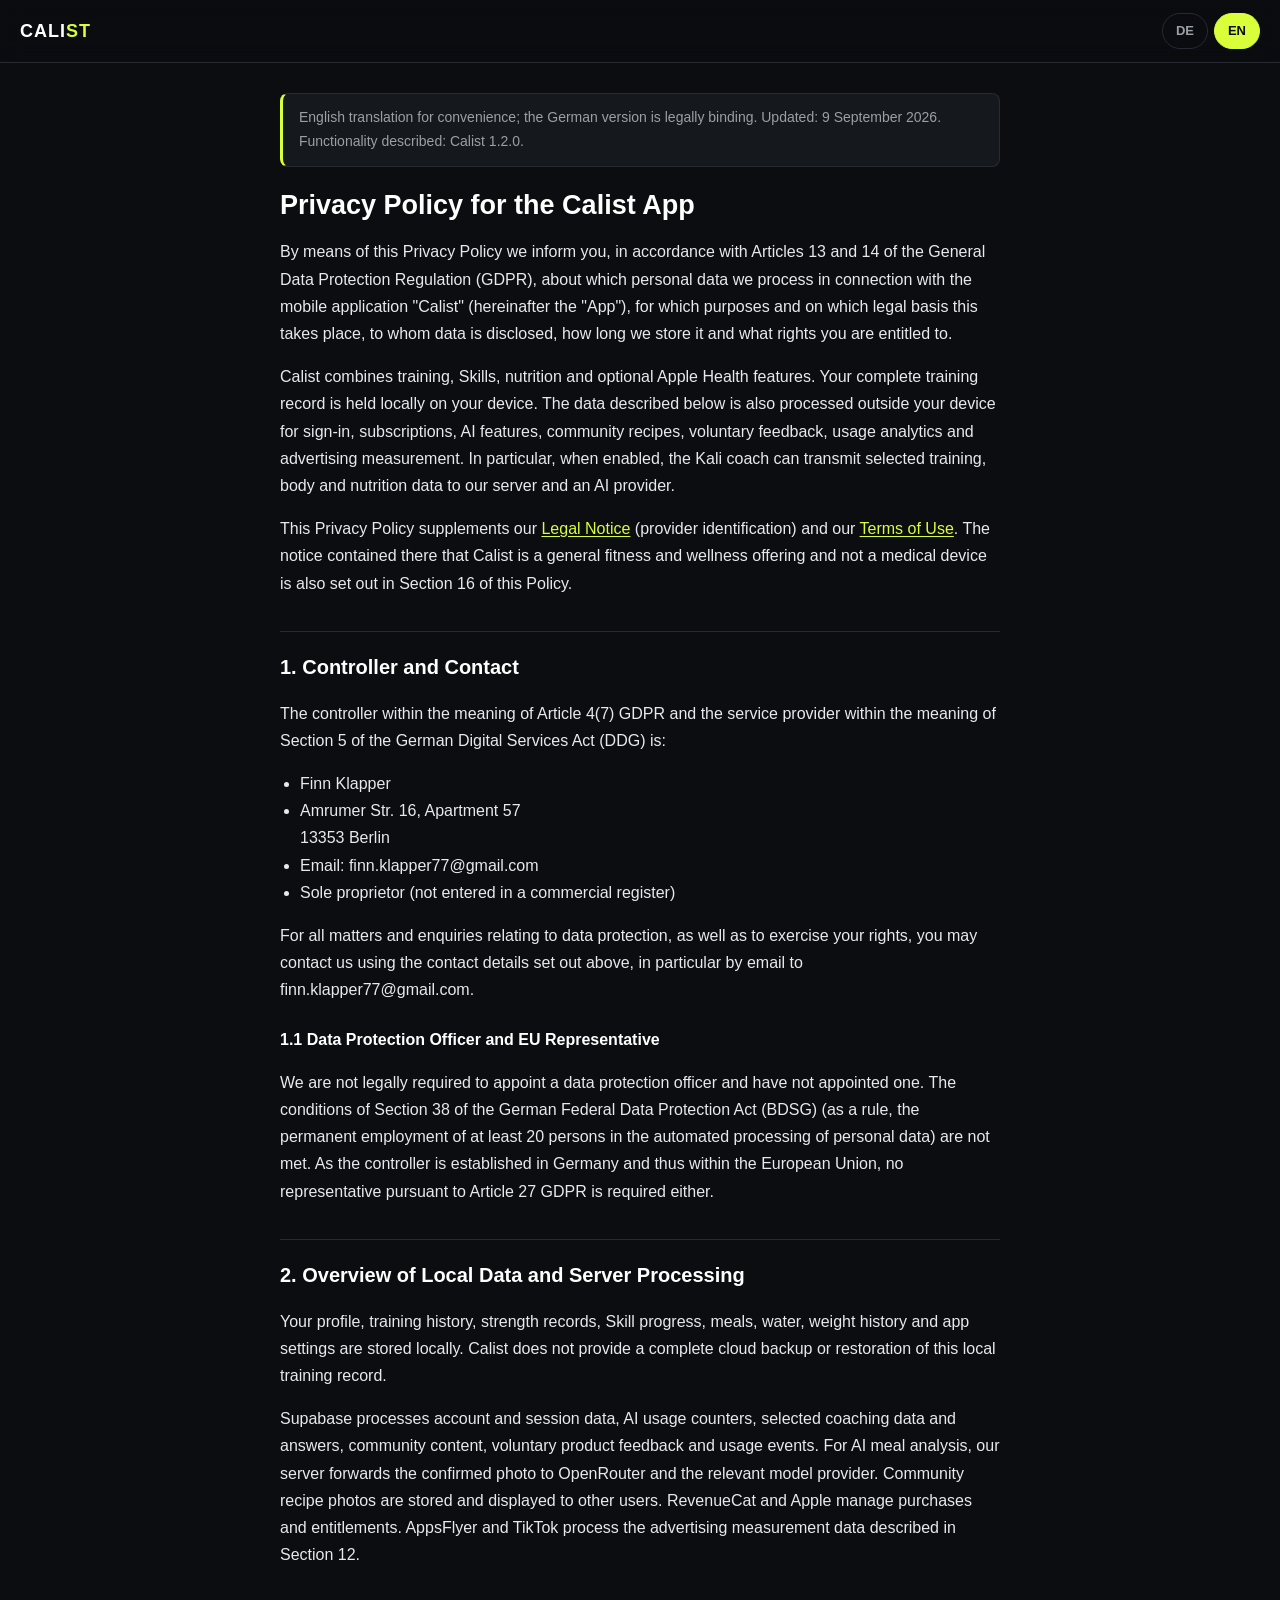
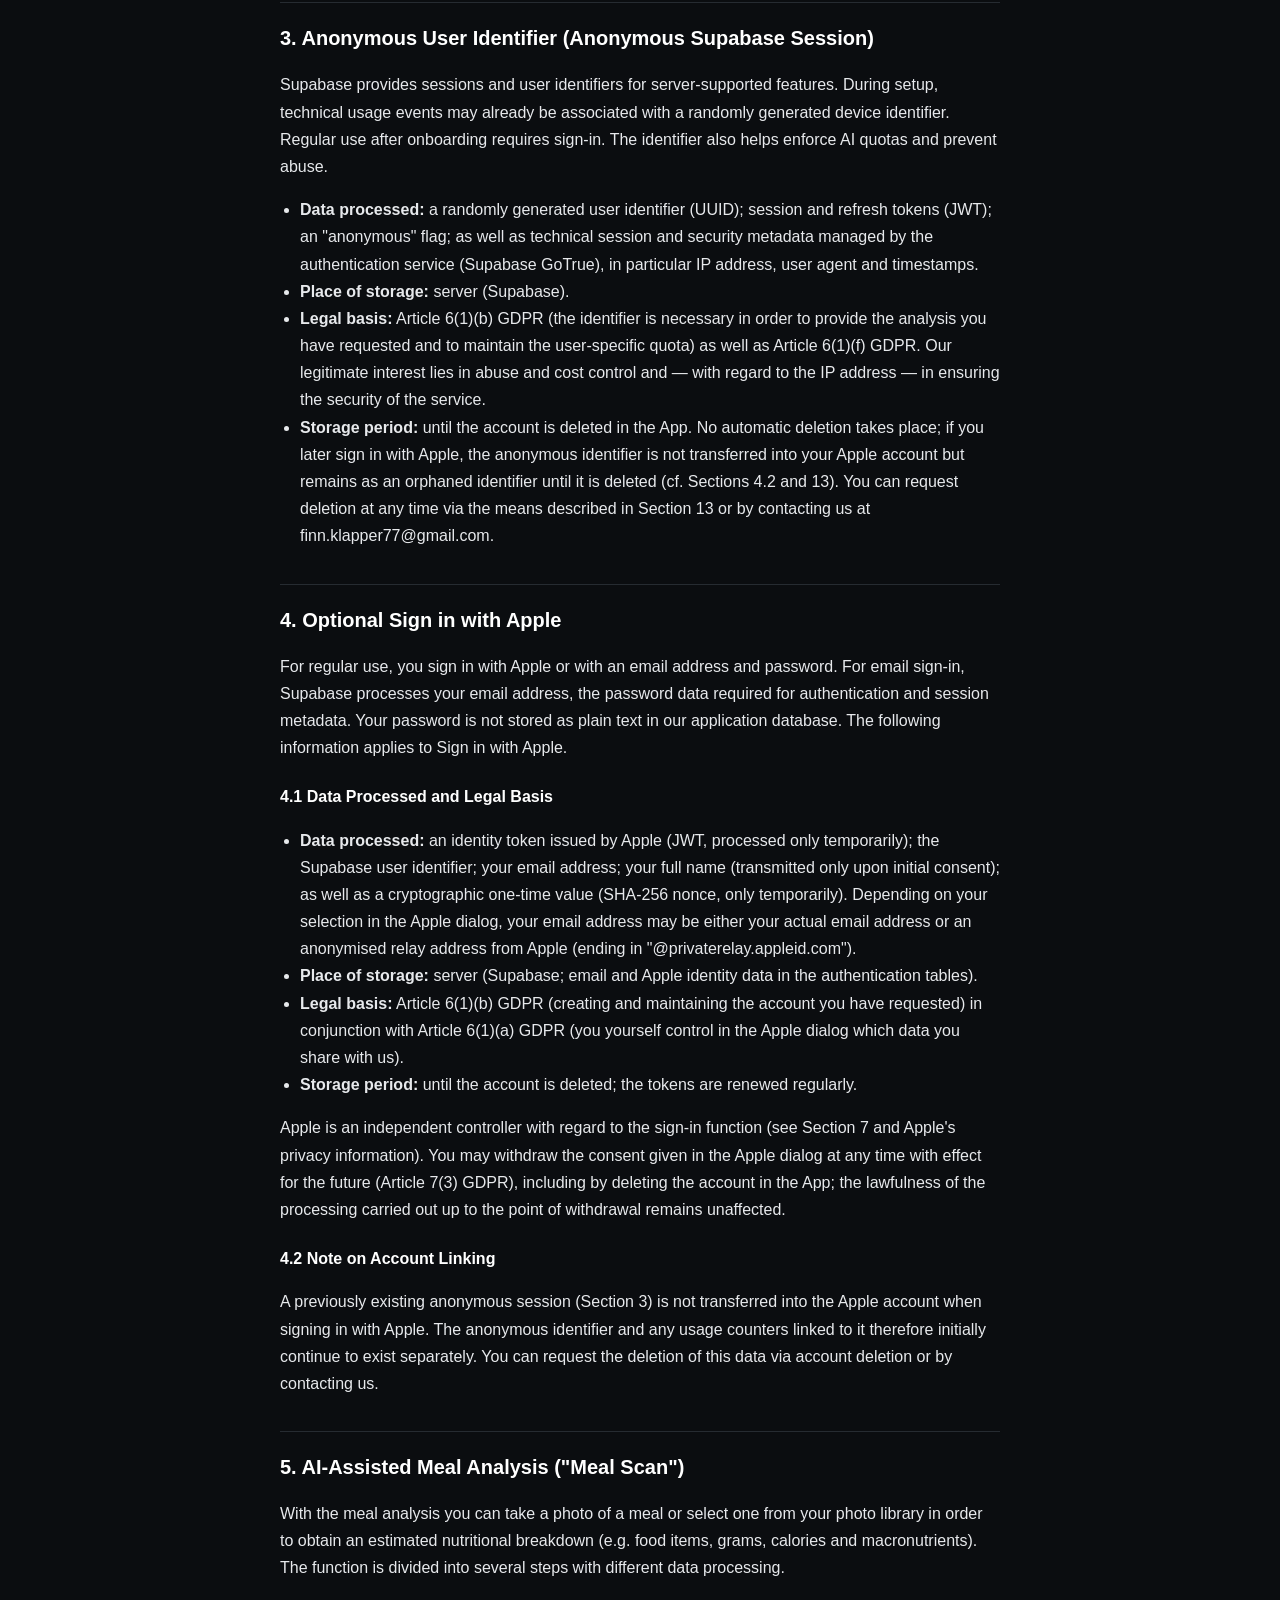
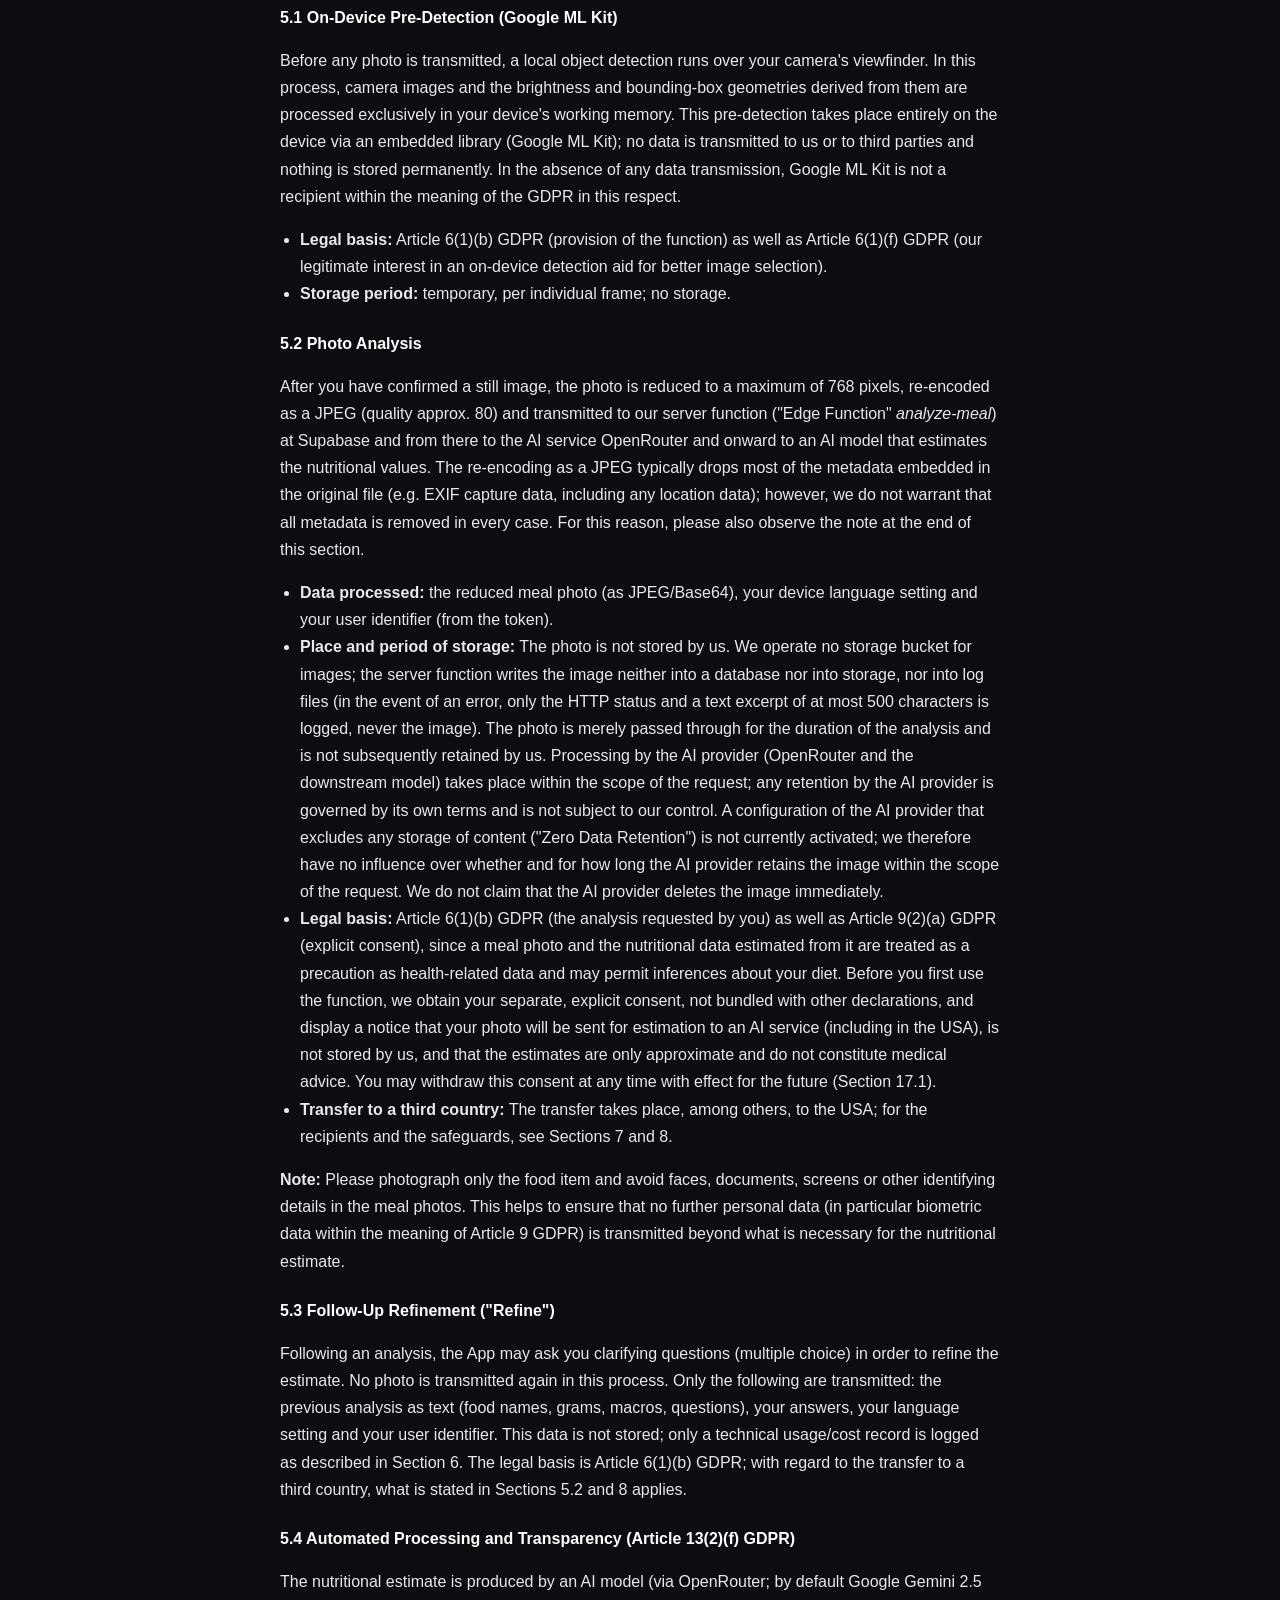
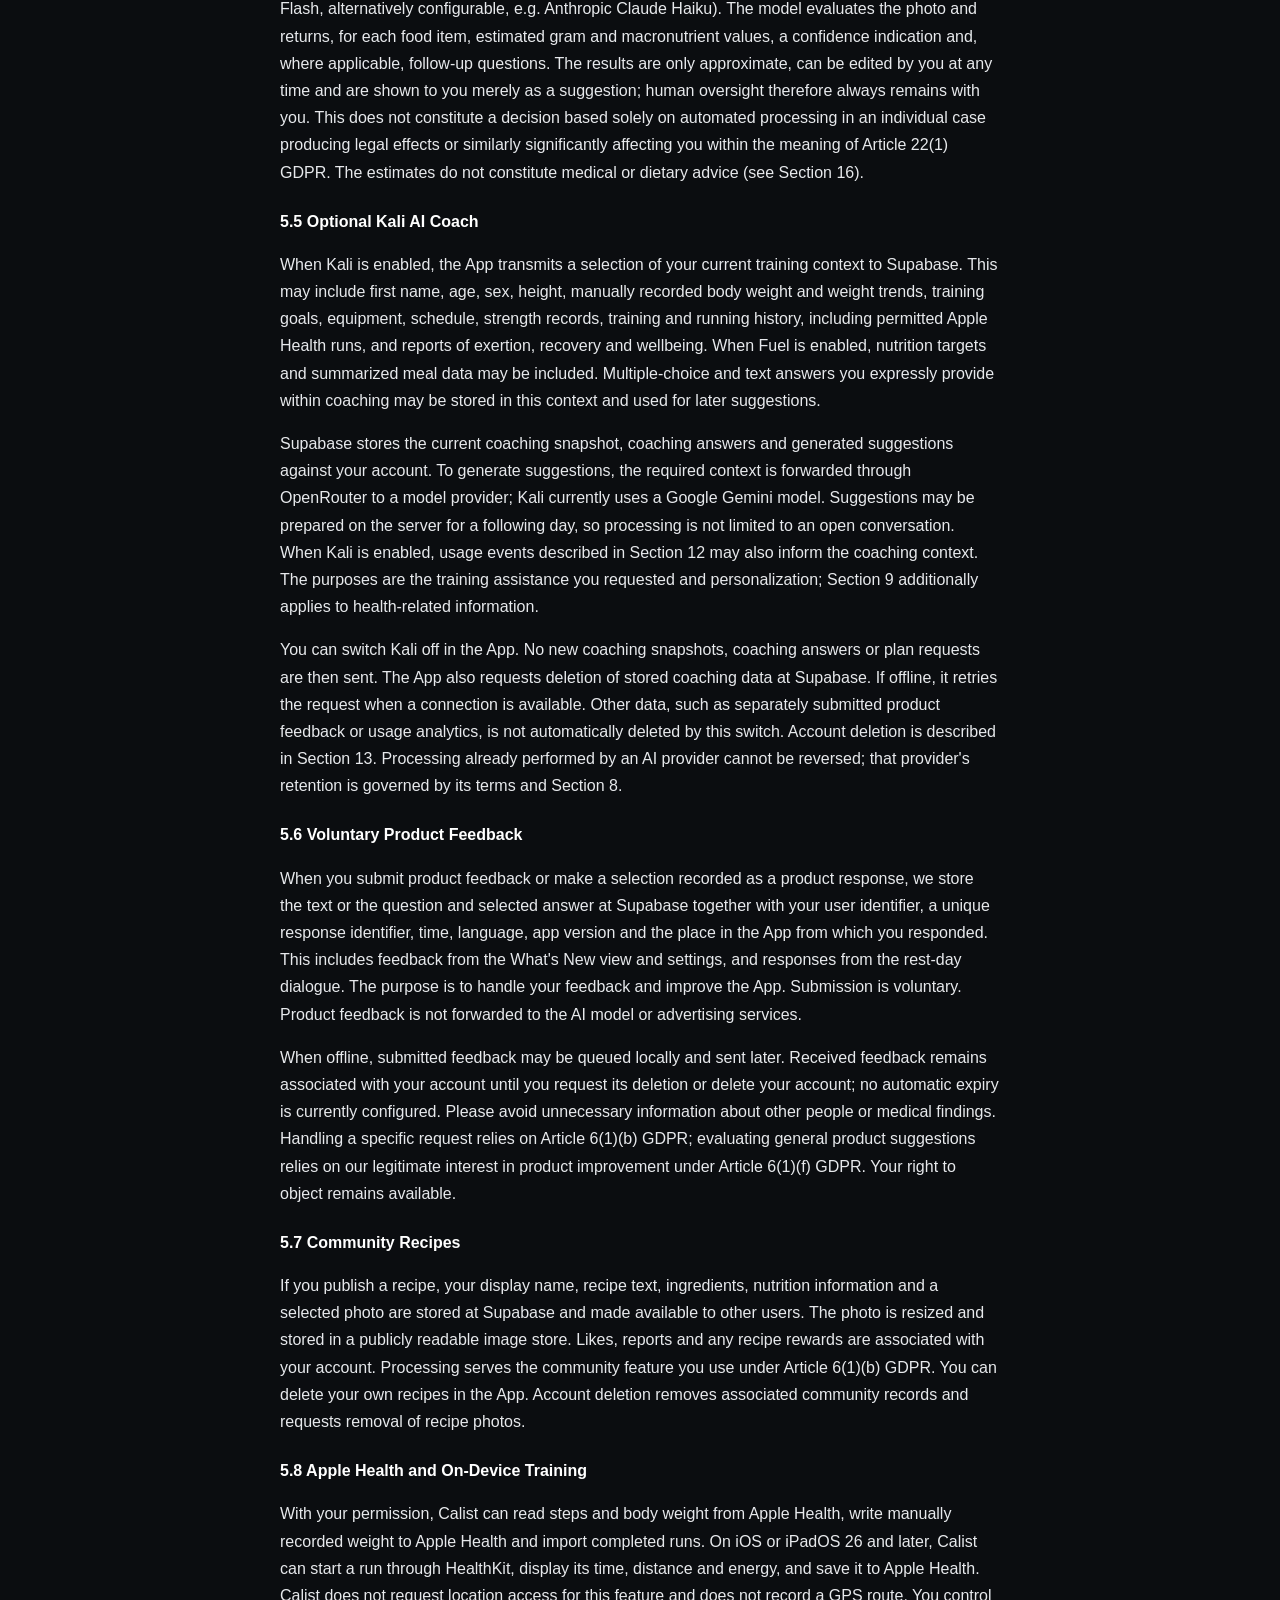
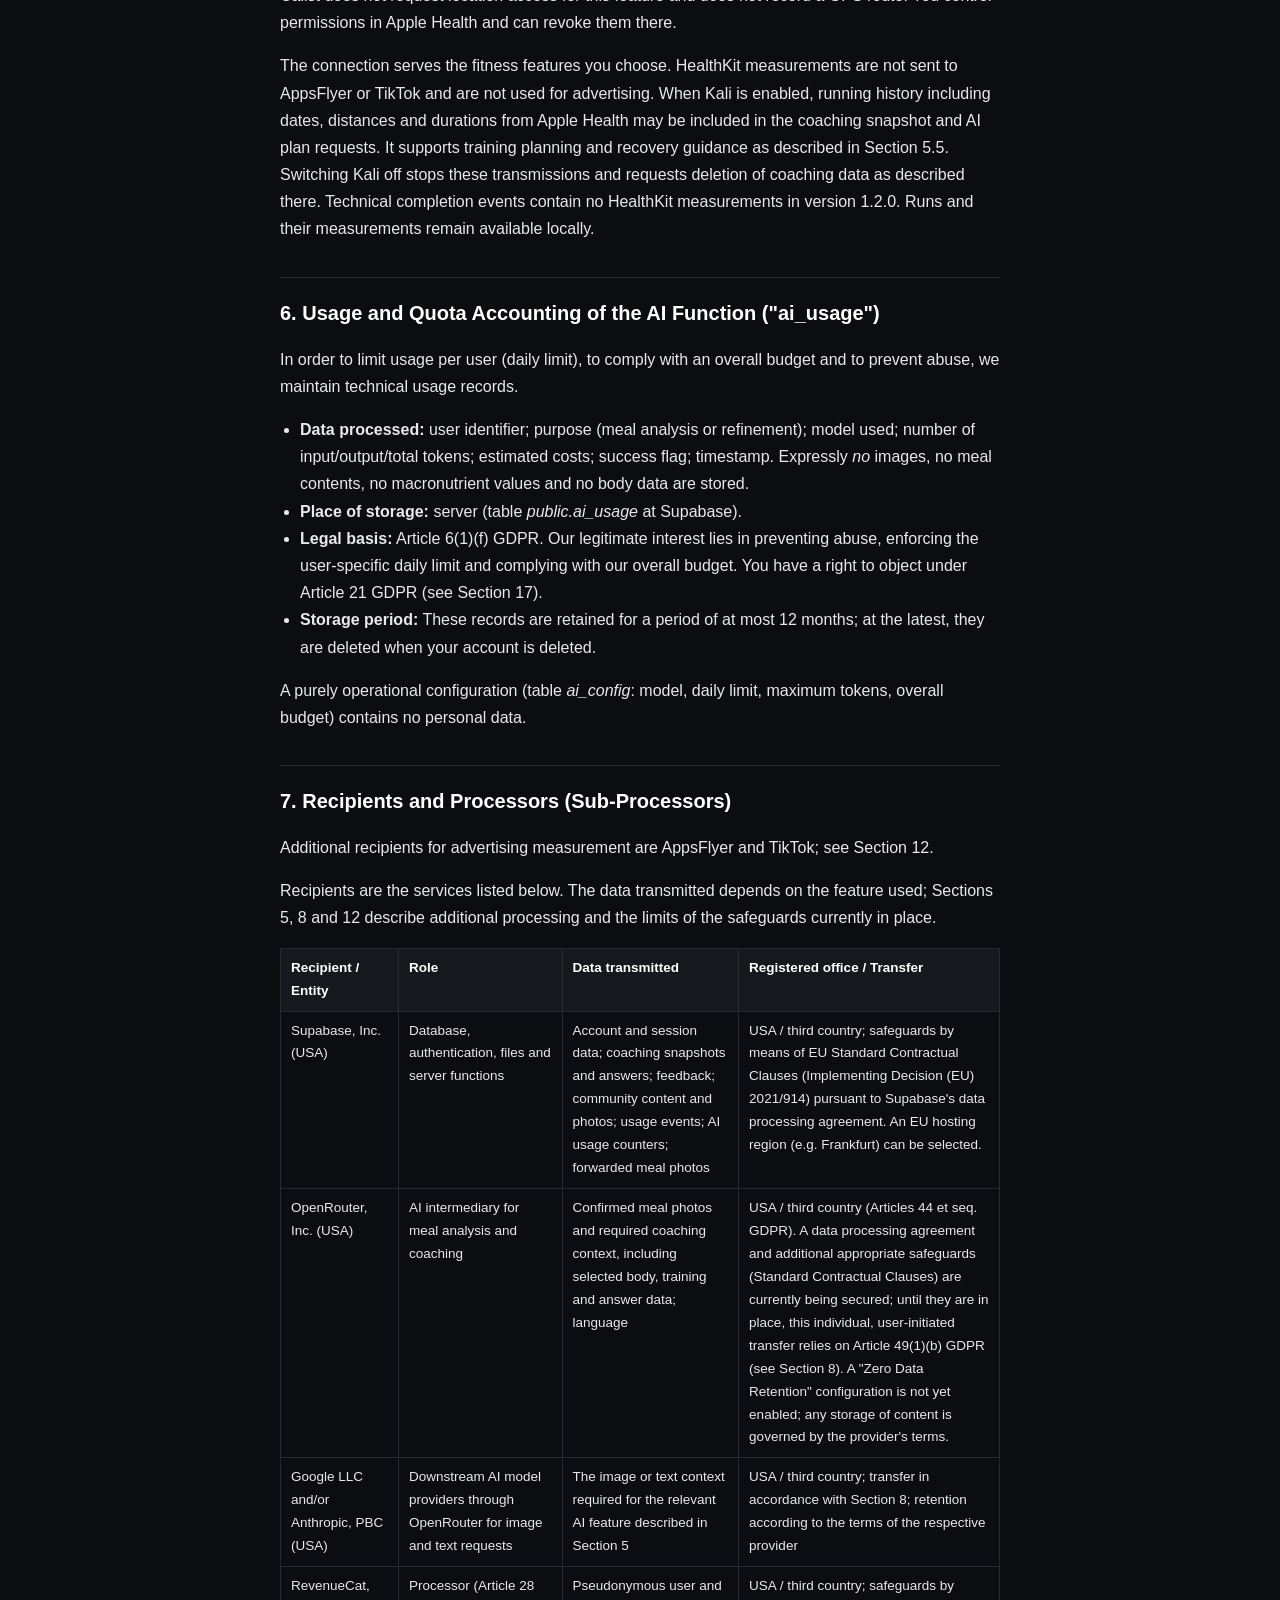
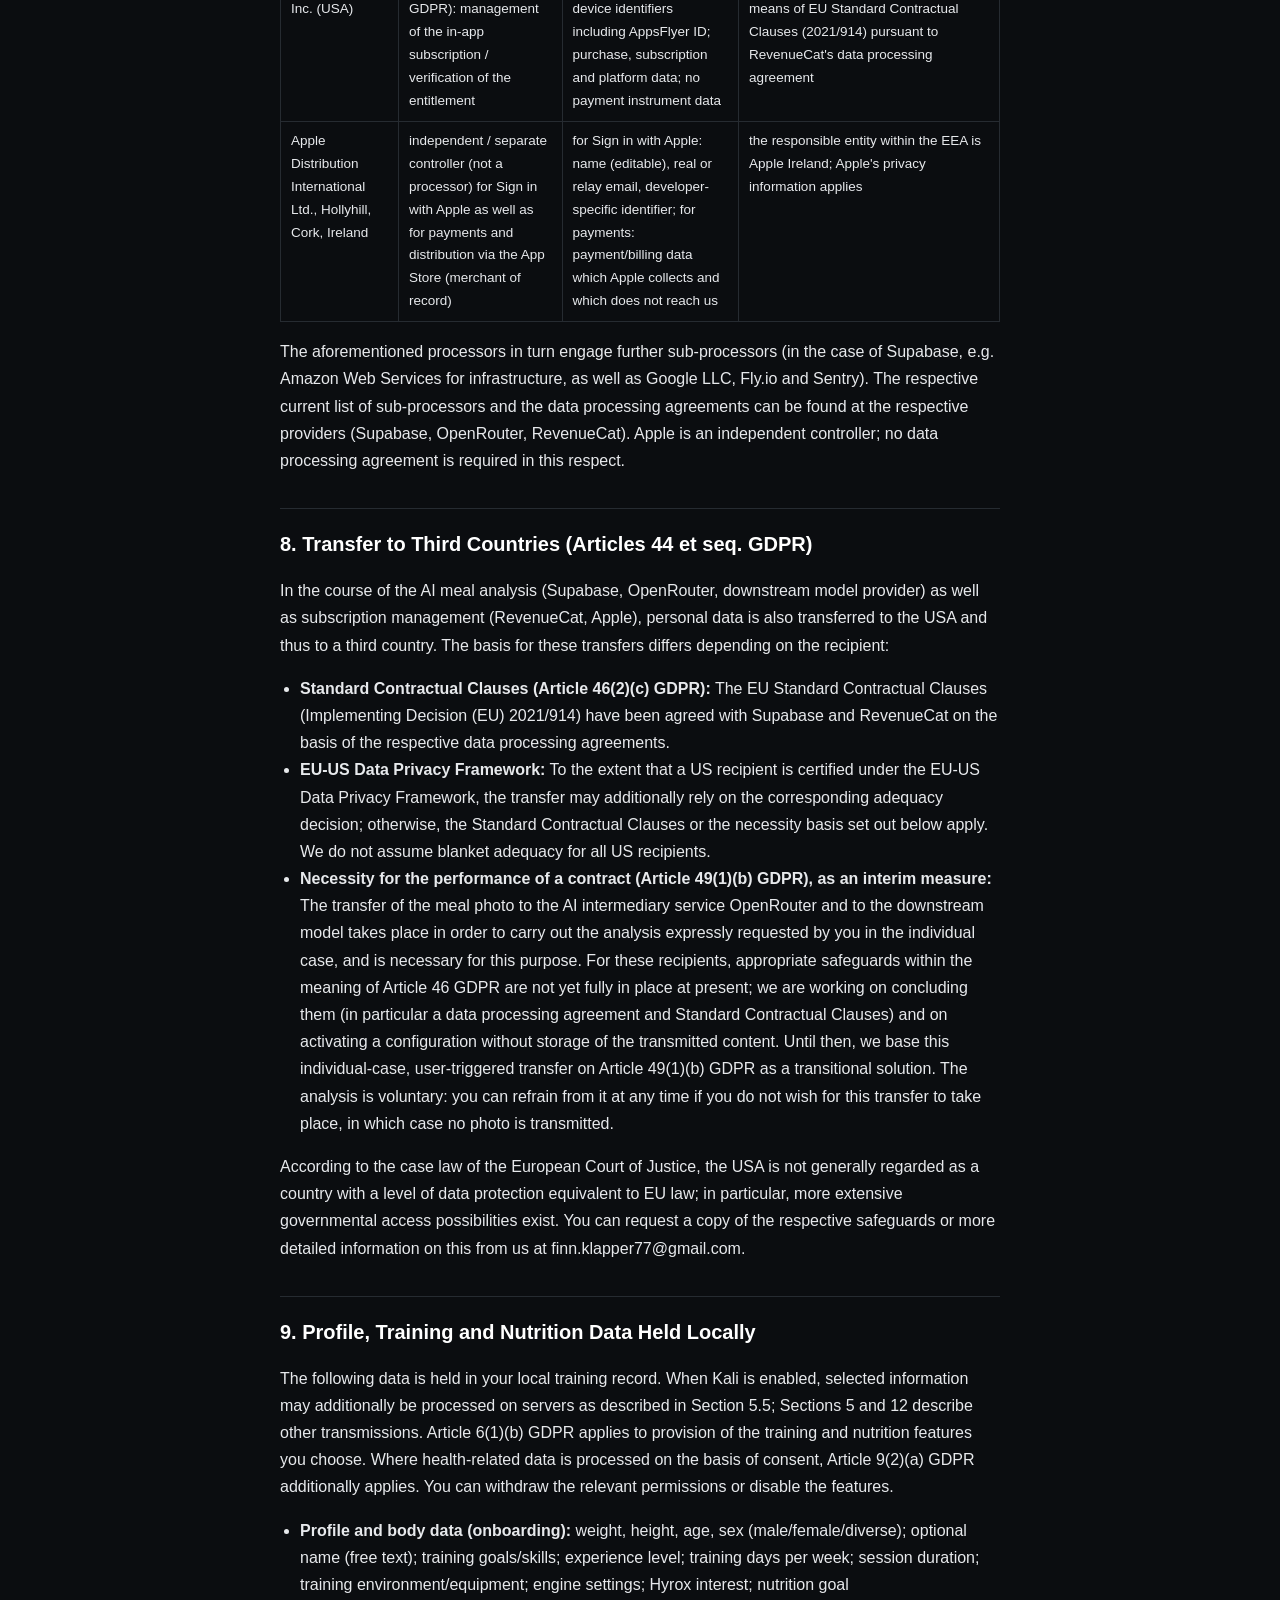
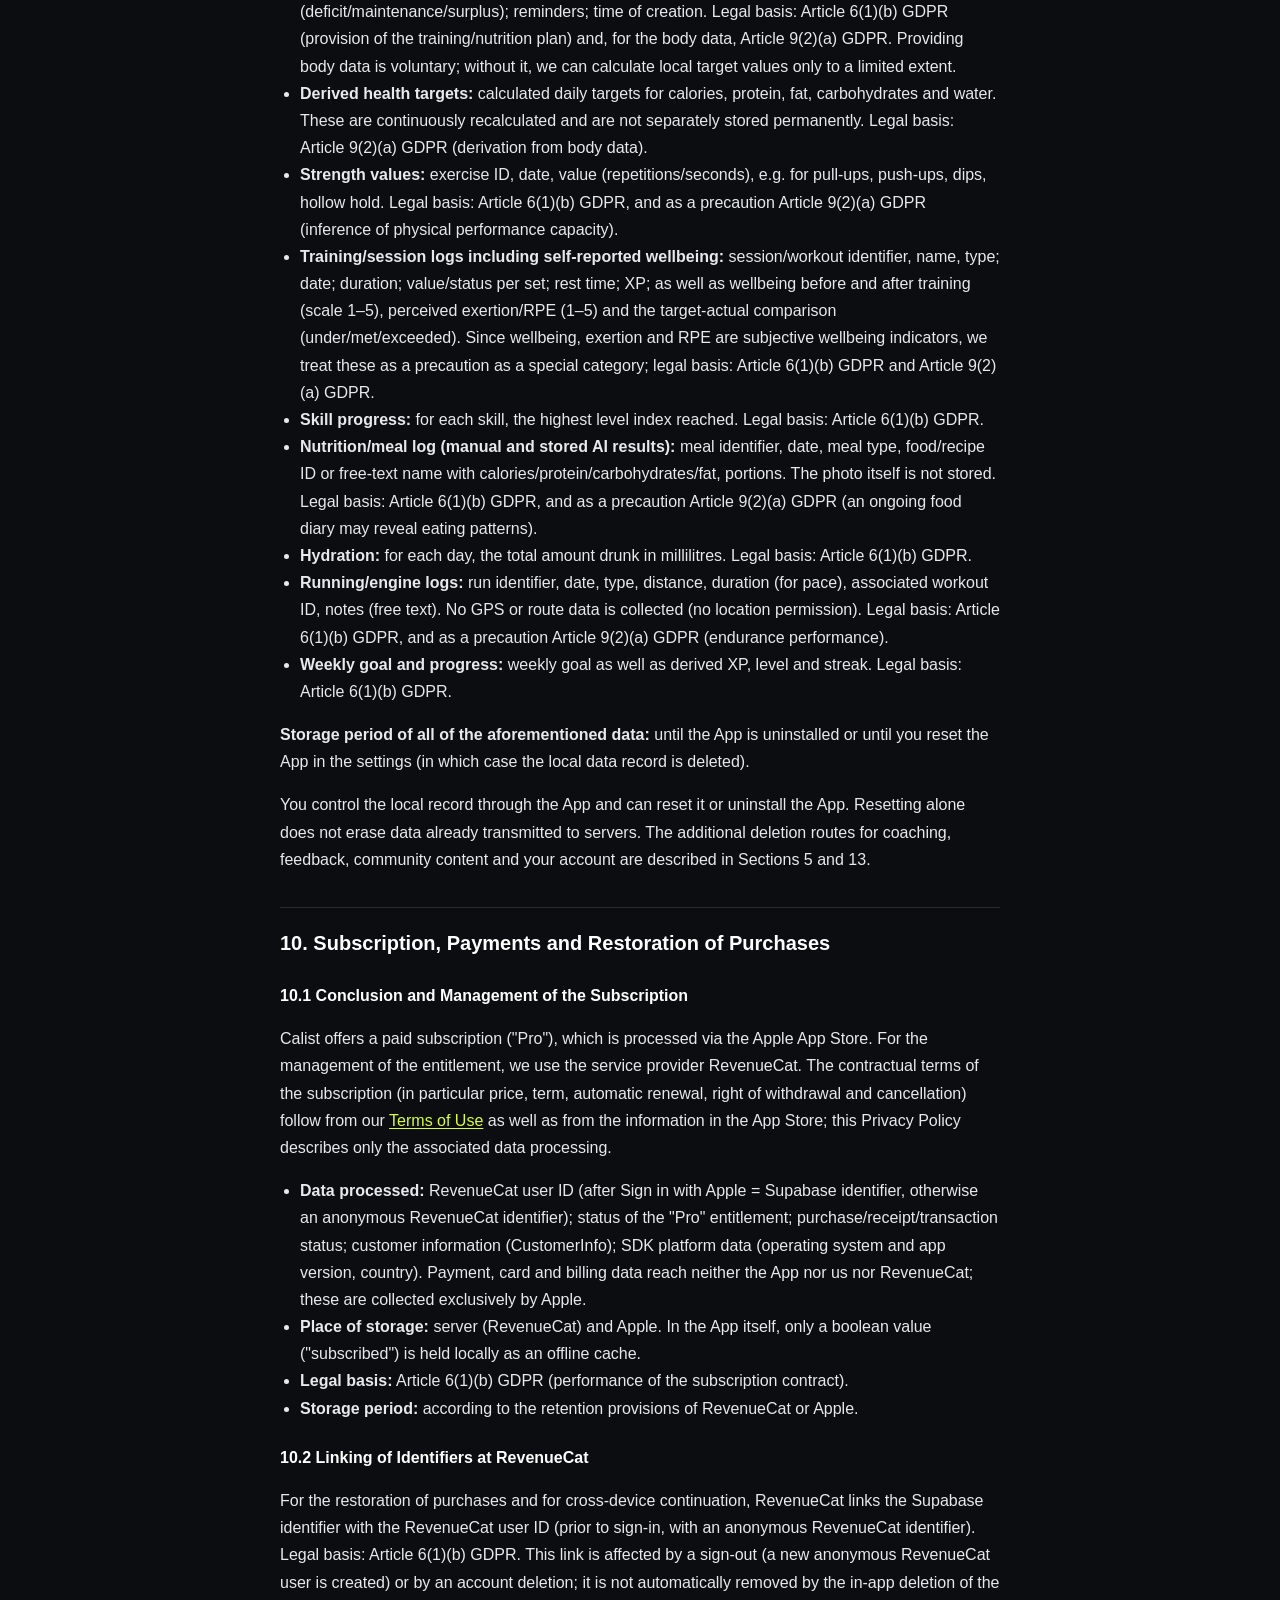
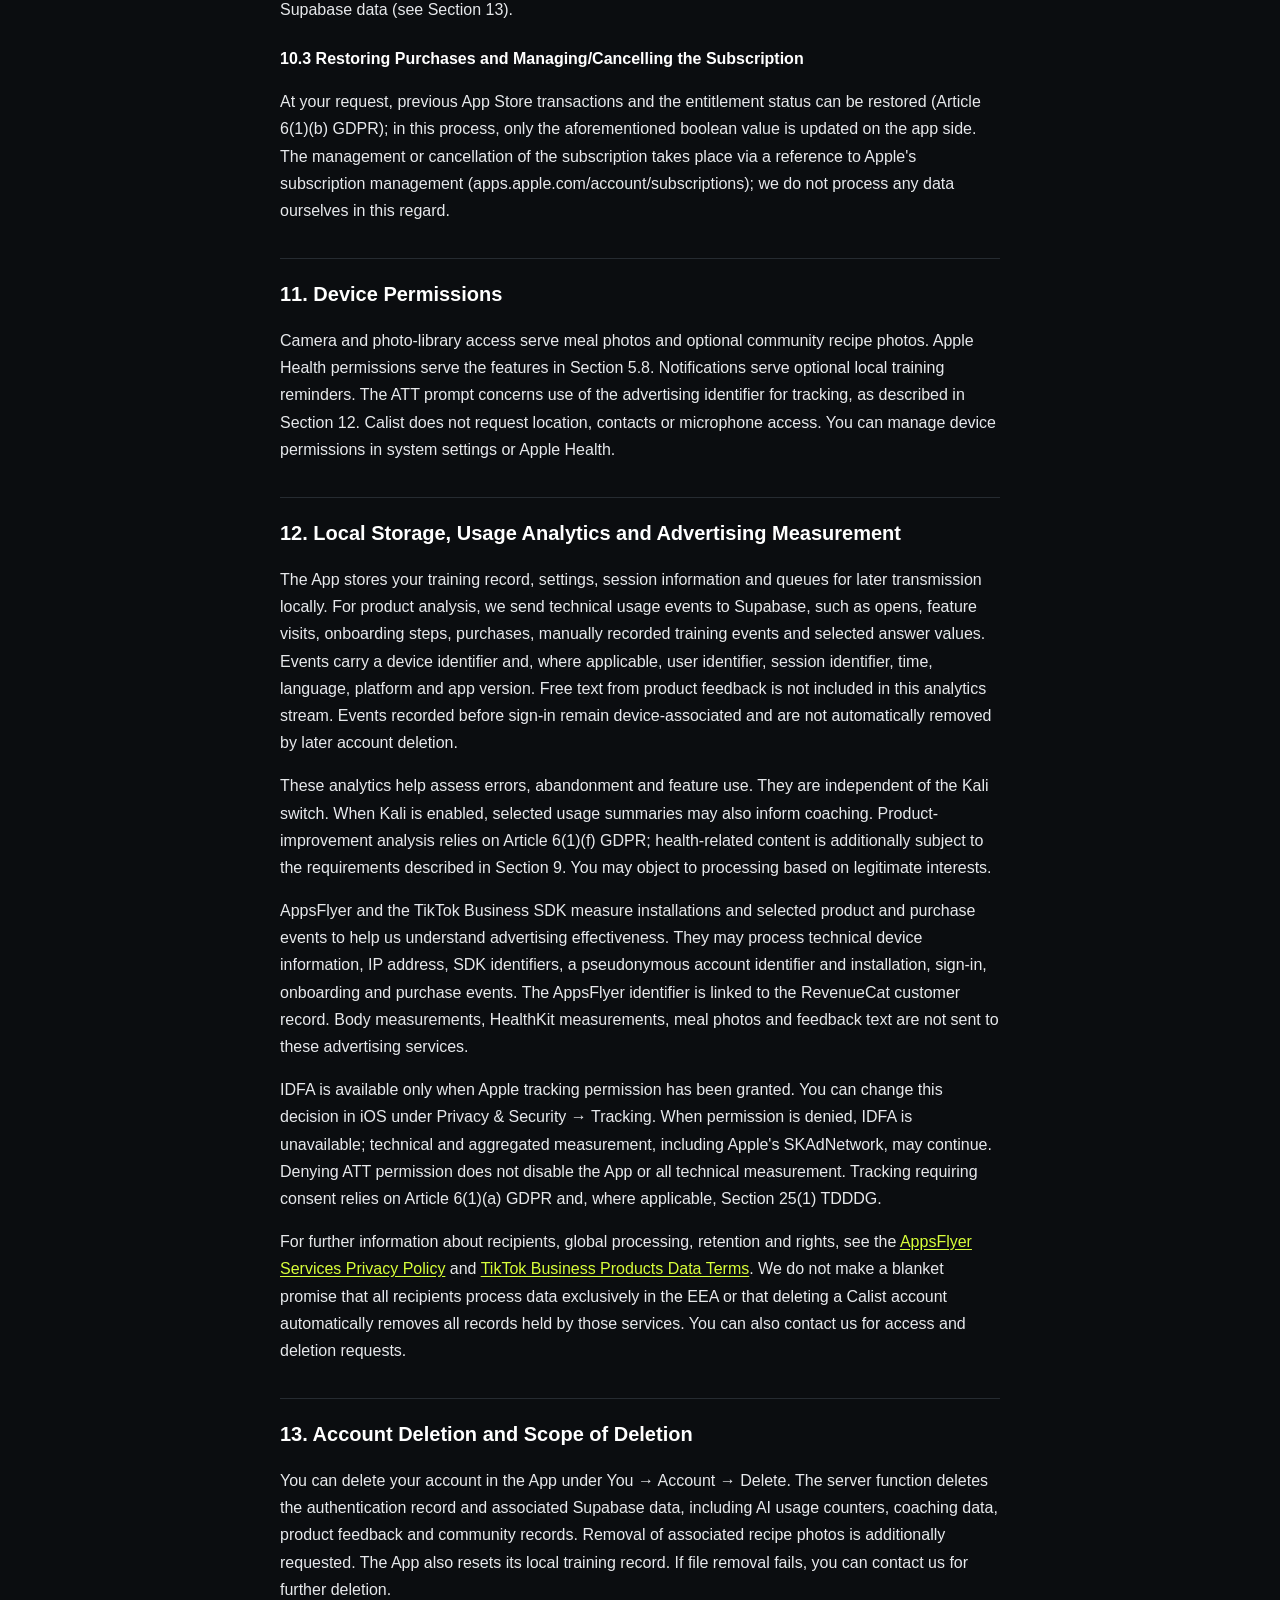
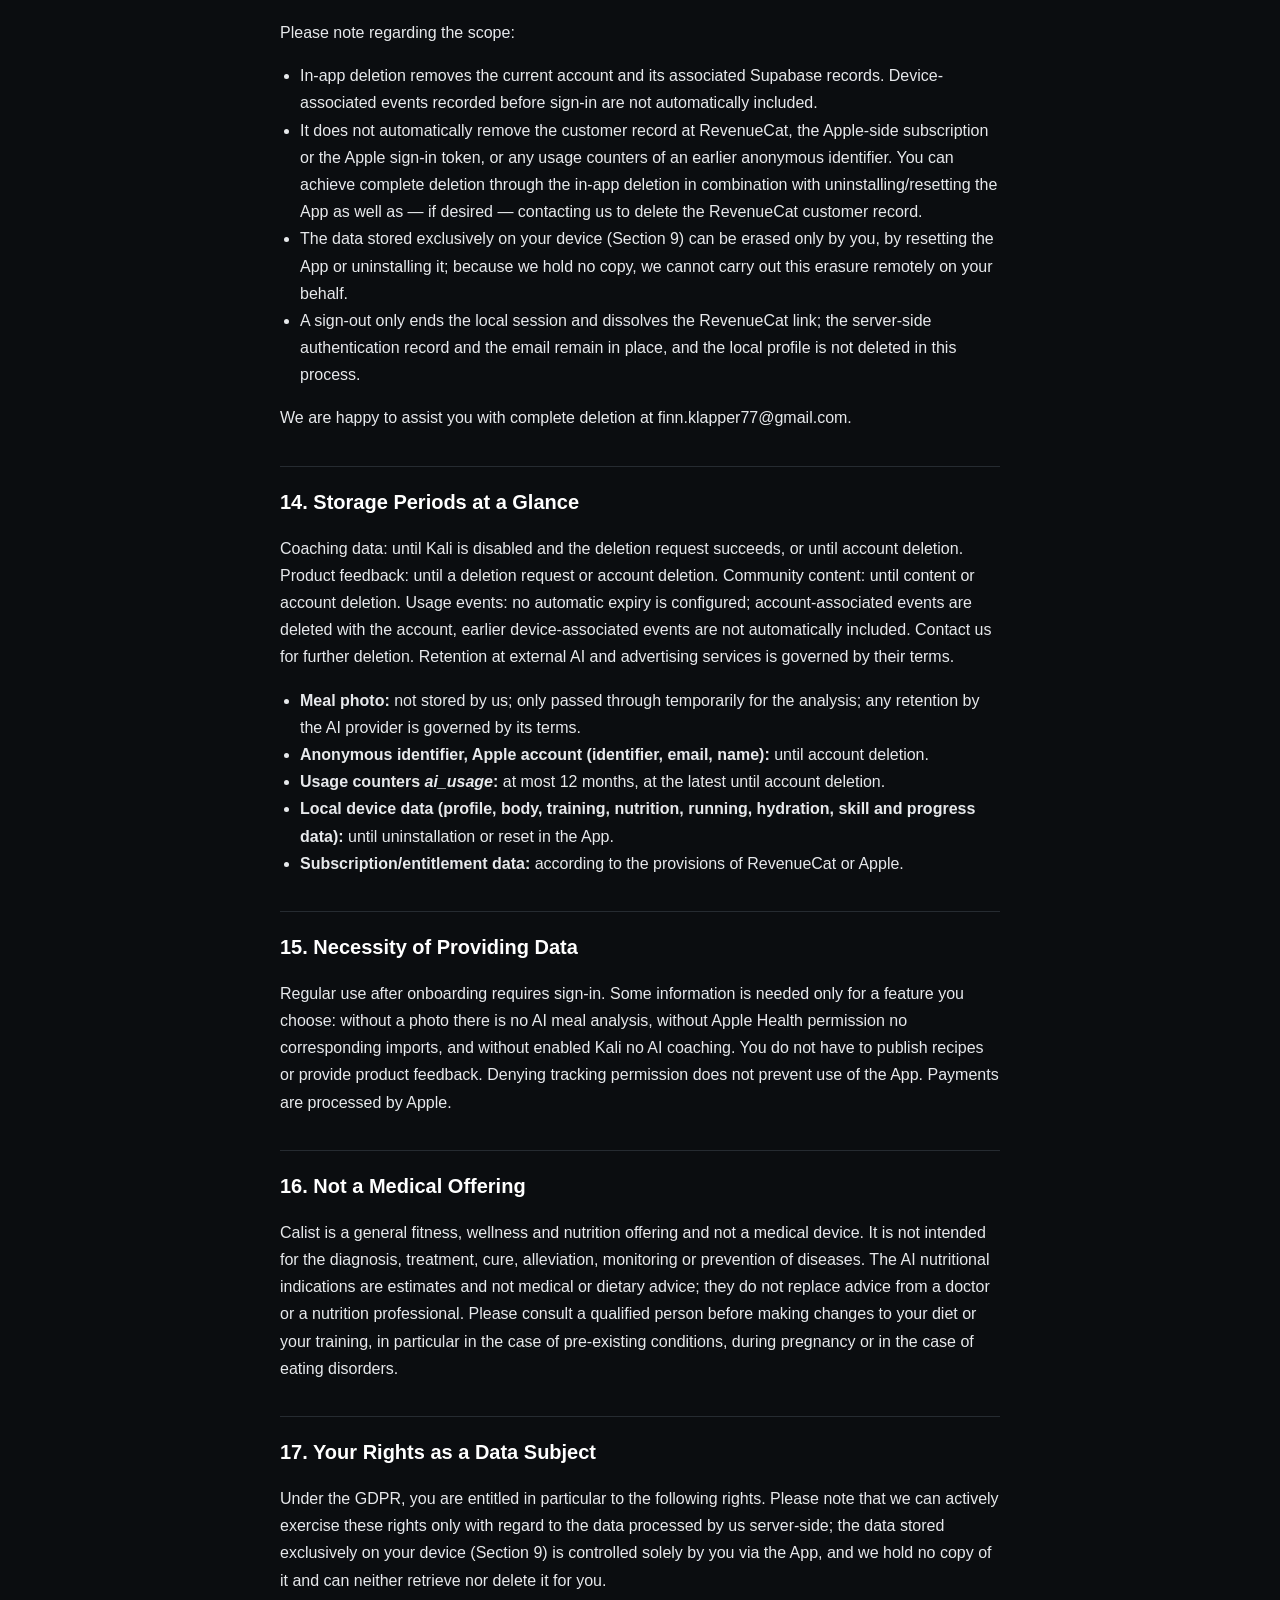
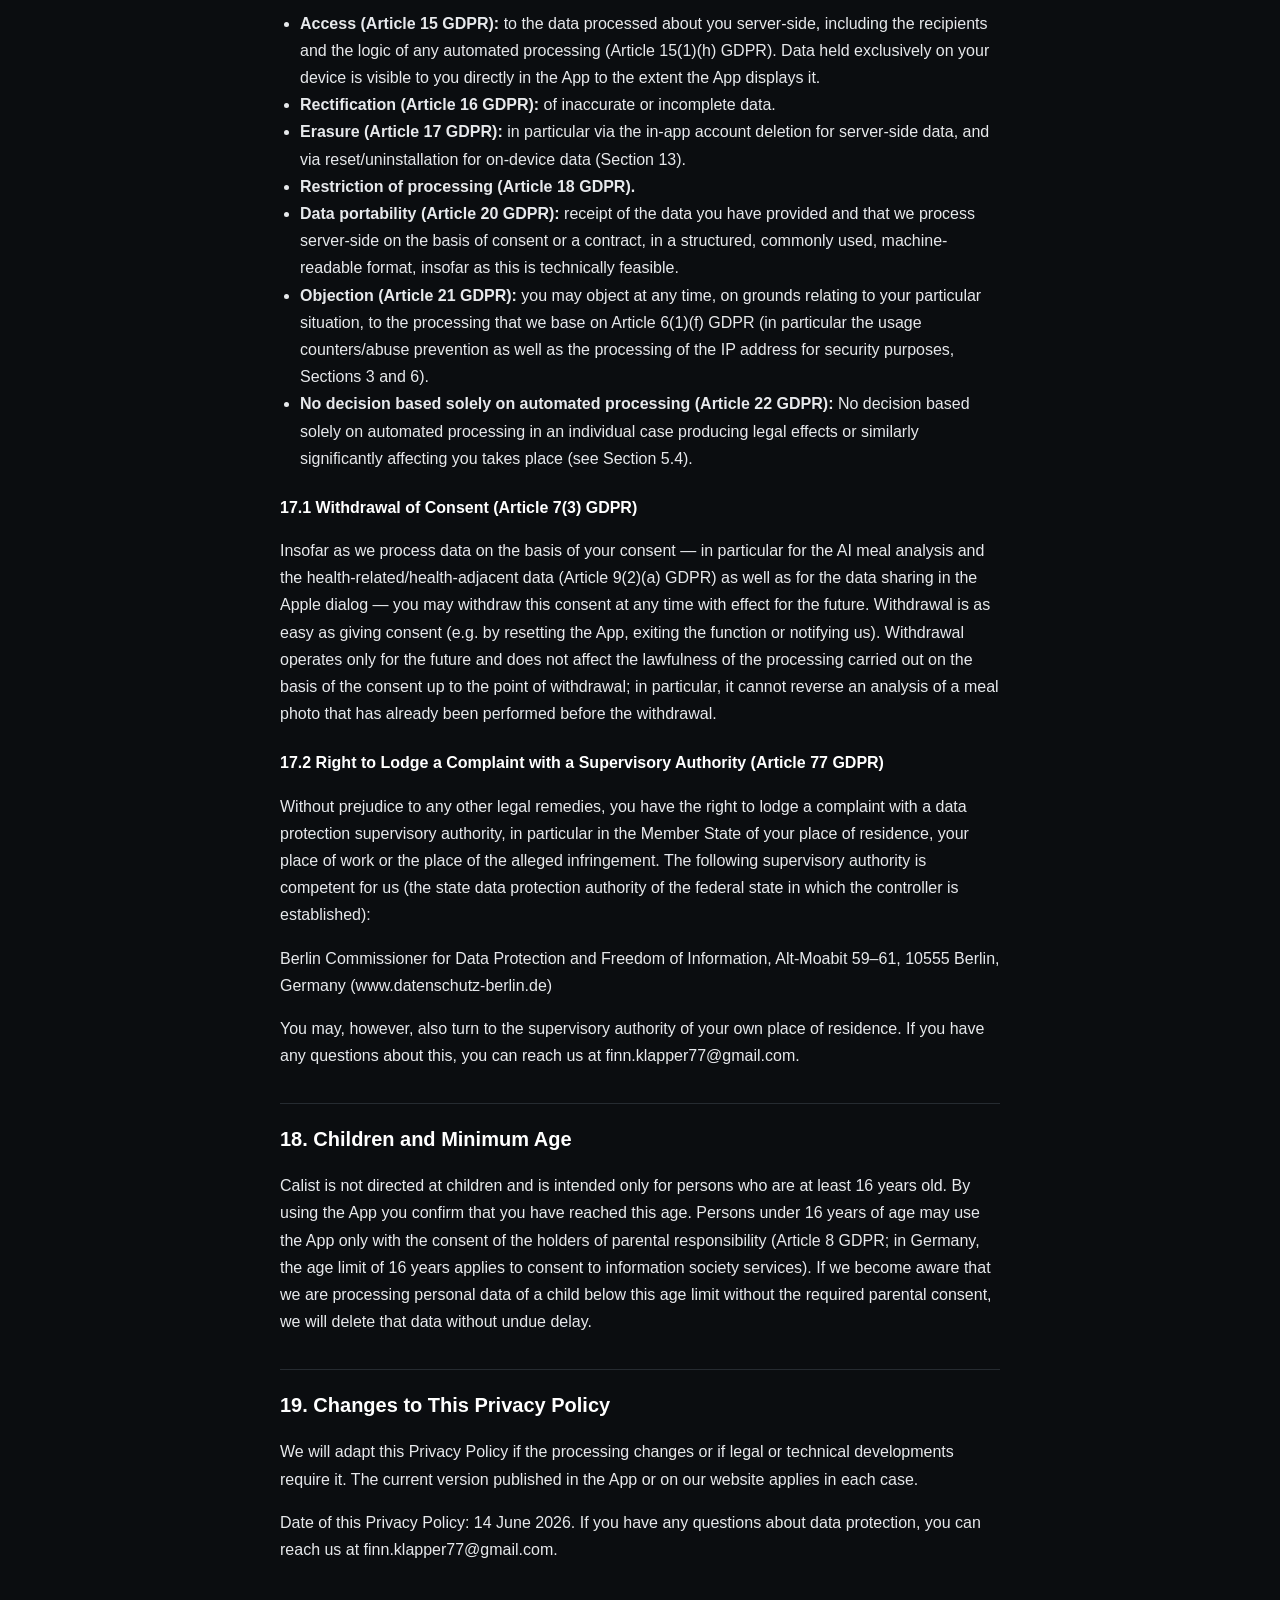
==== commit 3e56d1a4: "Privacy: freigegebene HealthKit-Laeufe im Kali-Kontext erklaeren" ====
--- a/datenschutz.html
+++ b/datenschutz.html
@@ -73,10 +73,10 @@
 <p>Im Anschluss an eine Analyse kann die App Ihnen klärende Fragen (Multiple‑Choice) stellen, um die Schätzung zu verfeinern. Hierbei wird kein Foto erneut übermittelt. Übertragen werden nur die vorherige Analyse als Text (Lebensmittelnamen, Gramm, Makros, Fragen), Ihre Antworten, Ihre Spracheinstellung und Ihre Nutzerkennung. Diese Daten werden nicht gespeichert; lediglich ein technischer Verbrauchs‑/Kostendatensatz wird wie in Abschnitt 6 beschrieben protokolliert. Rechtsgrundlage ist Art. 6 Abs. 1 lit. b DSGVO; hinsichtlich der Drittlandübermittlung gilt das zu Abschnitt 5.2 Gesagte.</p>
 <h3>5.4 Automatisierte Verarbeitung und Transparenz (Art. 13 Abs. 2 lit. f DSGVO)</h3>
 <p>Die Nährwertschätzung erfolgt durch ein KI‑Modell (über OpenRouter; standardmäßig Google Gemini 2.5 Flash, alternativ konfigurierbar z. B. Anthropic Claude Haiku). Das Modell wertet das Foto aus und gibt je Lebensmittel geschätzte Gramm‑ und Makronährwerte, eine Konfidenzangabe sowie gegebenenfalls Rückfragen zurück. Die Ergebnisse sind nur ungefähr, von Ihnen jederzeit bearbeitbar und werden Ihnen lediglich als Vorschlag angezeigt; eine menschliche Kontrolle bleibt also stets bei Ihnen. Es handelt sich nicht um eine ausschließlich automatisierte Entscheidung im Einzelfall mit rechtlicher Wirkung oder ähnlich erheblicher Beeinträchtigung im Sinne des Art. 22 Abs. 1 DSGVO. Die Schätzungen stellen keine medizinische oder diätetische Beratung dar (siehe Abschnitt 16).</p>
-<h3>5.5 Optionaler KI-Coach Kali</h3><p>Bei eingeschaltetem Kali übermittelt die App eine Auswahl Ihres aktuellen Trainingsstands an Supabase. Dazu können Vorname, Alter, Geschlecht, Größe, manuell erfasstes Gewicht und Gewichtsverlauf, Trainingsziele, Ausrüstung, Trainingsrhythmus, Bestwerte, Trainings- und manuelle Laufhistorie sowie Angaben zu Anstrengung, Erholung und Befinden gehören. Wenn Fuel eingeschaltet ist, können Ernährungsziele und zusammengefasste Mahlzeitendaten hinzukommen. Ausdrücklich im Coaching gegebene Auswahl- und Textantworten können in diesem Kontext gespeichert und für spätere Hinweise verwendet werden.</p><p>Supabase speichert den jeweils aktuellen Coaching-Snapshot, Coaching-Antworten und erzeugte Hinweise kontobezogen. Zur Erzeugung von Hinweisen wird der erforderliche Kontext über OpenRouter an einen Modellanbieter weitergeleitet; für Kali wird derzeit ein Gemini-Modell von Google eingesetzt. Hinweise können serverseitig für einen folgenden Tag vorbereitet werden. Die Verarbeitung erfolgt daher nicht nur während einer geöffneten Unterhaltung. Nutzungsereignisse nach Abschnitt 12 können bei eingeschaltetem Kali ergänzend in den Coaching-Kontext einfließen. Die Zwecke sind die angeforderte Trainingsbegleitung und Personalisierung; für gesundheitsbezogene Angaben gelten ergänzend die Angaben in Abschnitt 9.</p><p>Sie können Kali in der App abschalten. Dann werden keine neuen Coaching-Snapshots, Coaching-Antworten oder Plananfragen gesendet. Die App fordert außerdem die Löschung der gespeicherten Coaching-Daten bei Supabase an. Ohne Verbindung wird diese Löschanfrage bei erneuter Verbindung wiederholt. Andere Daten, etwa separat abgesendetes Produktfeedback oder Nutzungsstatistik, werden dadurch nicht automatisch gelöscht. Die Kontolöschung ist in Abschnitt 13 beschrieben. Eine bereits erfolgte Verarbeitung durch einen KI-Anbieter lässt sich dadurch nicht rückgängig machen; dessen Aufbewahrung richtet sich nach seinen Bedingungen und Abschnitt 8.</p>
+<h3>5.5 Optionaler KI-Coach Kali</h3><p>Bei eingeschaltetem Kali übermittelt die App eine Auswahl Ihres aktuellen Trainingsstands an Supabase. Dazu können Vorname, Alter, Geschlecht, Größe, manuell erfasstes Gewicht und Gewichtsverlauf, Trainingsziele, Ausrüstung, Trainingsrhythmus, Bestwerte, Trainings- und Laufhistorie einschließlich freigegebener Apple-Health-Läufe sowie Angaben zu Anstrengung, Erholung und Befinden gehören. Wenn Fuel eingeschaltet ist, können Ernährungsziele und zusammengefasste Mahlzeitendaten hinzukommen. Ausdrücklich im Coaching gegebene Auswahl- und Textantworten können in diesem Kontext gespeichert und für spätere Hinweise verwendet werden.</p><p>Supabase speichert den jeweils aktuellen Coaching-Snapshot, Coaching-Antworten und erzeugte Hinweise kontobezogen. Zur Erzeugung von Hinweisen wird der erforderliche Kontext über OpenRouter an einen Modellanbieter weitergeleitet; für Kali wird derzeit ein Gemini-Modell von Google eingesetzt. Hinweise können serverseitig für einen folgenden Tag vorbereitet werden. Die Verarbeitung erfolgt daher nicht nur während einer geöffneten Unterhaltung. Nutzungsereignisse nach Abschnitt 12 können bei eingeschaltetem Kali ergänzend in den Coaching-Kontext einfließen. Die Zwecke sind die angeforderte Trainingsbegleitung und Personalisierung; für gesundheitsbezogene Angaben gelten ergänzend die Angaben in Abschnitt 9.</p><p>Sie können Kali in der App abschalten. Dann werden keine neuen Coaching-Snapshots, Coaching-Antworten oder Plananfragen gesendet. Die App fordert außerdem die Löschung der gespeicherten Coaching-Daten bei Supabase an. Ohne Verbindung wird diese Löschanfrage bei erneuter Verbindung wiederholt. Andere Daten, etwa separat abgesendetes Produktfeedback oder Nutzungsstatistik, werden dadurch nicht automatisch gelöscht. Die Kontolöschung ist in Abschnitt 13 beschrieben. Eine bereits erfolgte Verarbeitung durch einen KI-Anbieter lässt sich dadurch nicht rückgängig machen; dessen Aufbewahrung richtet sich nach seinen Bedingungen und Abschnitt 8.</p>
 <h3>5.6 Freiwilliges Feedback zur App</h3><p>Wenn Sie Produktfeedback absenden oder eine als Produktantwort erfasste Auswahl treffen, speichern wir den Text beziehungsweise die Frage und gewählte Antwort mit Ihrer Nutzerkennung, einer eindeutigen Antwortkennung, dem Zeitpunkt, der Sprache, der App-Version und dem Ausgangspunkt der Rückmeldung bei Supabase. Dazu gehören Feedback aus der Neuigkeiten-Ansicht und den Einstellungen sowie Rückmeldungen aus dem Ruhetag-Dialog. Dies dient der Bearbeitung Ihrer Rückmeldung und der Verbesserung der App. Die Übermittlung ist freiwillig; Produktfeedback wird nicht an das KI-Modell oder Werbedienste weitergegeben.</p><p>Bei fehlender Verbindung kann eine abgesendete Rückmeldung vorübergehend lokal zwischengespeichert und später übertragen werden. Empfangene Rückmeldungen bleiben kontobezogen gespeichert, bis Sie deren Löschung verlangen oder Ihr Konto löschen. Ein automatischer Ablauf ist derzeit nicht eingerichtet. Bitte tragen Sie keine unnötigen Angaben über andere Personen oder medizinischen Befunde ein. Für die Bearbeitung einer konkreten Anfrage gilt Art. 6 Abs. 1 lit. b DSGVO; für die Auswertung allgemeiner Produktwünsche unser berechtigtes Interesse an der Produktverbesserung nach Art. 6 Abs. 1 lit. f DSGVO. Ihr Widerspruchsrecht bleibt bestehen.</p>
 <h3>5.7 Community-Rezepte</h3><p>Wenn Sie ein eigenes Rezept veröffentlichen, werden Anzeigename, Rezepttext, Zutaten, Nährwertangaben und ein ausgewähltes Foto bei Supabase gespeichert und anderen Nutzern bereitgestellt. Das Foto wird dafür verkleinert und in einem öffentlich lesbaren Bildspeicher abgelegt. Likes, Meldungen und etwaige Rezeptbelohnungen sind mit Ihrem Konto verknüpft. Diese Verarbeitung dient der von Ihnen genutzten Community-Funktion nach Art. 6 Abs. 1 lit. b DSGVO. Eigene Rezepte können Sie in der App löschen. Bei einer Kontolöschung werden die zugeordneten Community-Datensätze gelöscht und die Entfernung der Rezeptfotos angefordert.</p>
-<h3>5.8 Apple Health und Training auf dem Gerät</h3><p>Mit Ihrer Freigabe kann Calist Schritte und Körpergewicht aus Apple Health lesen, manuell erfasstes Gewicht in Apple Health schreiben und abgeschlossene Läufe importieren. Ab iOS beziehungsweise iPadOS 26 kann Calist einen Lauf über HealthKit starten und dessen Zeit, Distanz und Energieverbrauch anzeigen und in Apple Health speichern. Calist fordert dafür keinen Standortzugriff an und zeichnet keine GPS-Route auf. Sie bestimmen die Freigaben in Apple Health und können sie dort widerrufen.</p><p>Die Verbindung dient den von Ihnen gewählten Fitnessfunktionen. HealthKit-Messwerte werden nicht an AppsFlyer oder TikTok übermittelt und nicht für Werbung verwendet. In Version 1.2.0 werden die Messwerte aus HealthKit-Läufen außerdem aus KI-Anfragen und technischen Abschlussereignissen entfernt. Lokal bleiben die Läufe und ihre Werte weiterhin sichtbar. Manuell eingegebene Fitness- und Körperdaten können bei eingeschaltetem Kali nach Abschnitt 5.5 verarbeitet werden.</p><h2>6. Nutzungs‑ und Kontingentabrechnung der KI‑Funktion („ai_usage“)</h2>
+<h3>5.8 Apple Health und Training auf dem Gerät</h3><p>Mit Ihrer Freigabe kann Calist Schritte und Körpergewicht aus Apple Health lesen, manuell erfasstes Gewicht in Apple Health schreiben und abgeschlossene Läufe importieren. Ab iOS beziehungsweise iPadOS 26 kann Calist einen Lauf über HealthKit starten und dessen Zeit, Distanz und Energieverbrauch anzeigen und in Apple Health speichern. Calist fordert dafür keinen Standortzugriff an und zeichnet keine GPS-Route auf. Sie bestimmen die Freigaben in Apple Health und können sie dort widerrufen.</p><p>Die Verbindung dient den von Ihnen gewählten Fitnessfunktionen. HealthKit-Messwerte werden nicht an AppsFlyer oder TikTok übermittelt und nicht für Werbung verwendet. Bei eingeschaltetem Kali kann die Laufhistorie einschließlich Datum, Distanz und Dauer aus Apple Health in den Coaching-Snapshot und KI-Plananfragen einfließen. Sie dient dort der Trainingsplanung und Einschätzung der Erholung nach Abschnitt 5.5. Mit dem Abschalten von Kali stoppen Sie diese Übermittlung und veranlassen die dort beschriebene Löschung der Coaching-Daten. Technische Abschlussereignisse enthalten in Version 1.2.0 keine HealthKit-Messwerte. Lokal bleiben die Läufe und ihre Werte weiterhin sichtbar.</p><h2>6. Nutzungs‑ und Kontingentabrechnung der KI‑Funktion („ai_usage“)</h2>
 <p>Zur Begrenzung der Nutzung pro Nutzer (Tageslimit), zur Einhaltung eines Gesamtbudgets und zur Missbrauchsvermeidung führen wir technische Verbrauchsdatensätze.</p>
 <ul>
 <li><strong>Verarbeitete Daten:</strong> Nutzerkennung; Zweck (Mahlzeitenanalyse bzw. Präzisierung); verwendetes Modell; Anzahl der Eingabe‑/Ausgabe‑/Gesamt‑Token; geschätzte Kosten; Erfolgskennzeichen; Zeitstempel. Es werden ausdrücklich <em>keine</em> Bilder, keine Mahlzeiteninhalte, keine Makronährwerte und keine Körperdaten gespeichert.</li>
@@ -273,10 +273,10 @@
 <p>Following an analysis, the App may ask you clarifying questions (multiple choice) in order to refine the estimate. No photo is transmitted again in this process. Only the following are transmitted: the previous analysis as text (food names, grams, macros, questions), your answers, your language setting and your user identifier. This data is not stored; only a technical usage/cost record is logged as described in Section 6. The legal basis is Article 6(1)(b) GDPR; with regard to the transfer to a third country, what is stated in Sections 5.2 and 8 applies.</p>
 <h3>5.4 Automated Processing and Transparency (Article 13(2)(f) GDPR)</h3>
 <p>The nutritional estimate is produced by an AI model (via OpenRouter; by default Google Gemini 2.5 Flash, alternatively configurable, e.g. Anthropic Claude Haiku). The model evaluates the photo and returns, for each food item, estimated gram and macronutrient values, a confidence indication and, where applicable, follow-up questions. The results are only approximate, can be edited by you at any time and are shown to you merely as a suggestion; human oversight therefore always remains with you. This does not constitute a decision based solely on automated processing in an individual case producing legal effects or similarly significantly affecting you within the meaning of Article 22(1) GDPR. The estimates do not constitute medical or dietary advice (see Section 16).</p>
-<h3>5.5 Optional Kali AI Coach</h3><p>When Kali is enabled, the App transmits a selection of your current training context to Supabase. This may include first name, age, sex, height, manually recorded body weight and weight trends, training goals, equipment, schedule, strength records, training and manually logged running history, and reports of exertion, recovery and wellbeing. When Fuel is enabled, nutrition targets and summarized meal data may be included. Multiple-choice and text answers you expressly provide within coaching may be stored in this context and used for later suggestions.</p><p>Supabase stores the current coaching snapshot, coaching answers and generated suggestions against your account. To generate suggestions, the required context is forwarded through OpenRouter to a model provider; Kali currently uses a Google Gemini model. Suggestions may be prepared on the server for a following day, so processing is not limited to an open conversation. When Kali is enabled, usage events described in Section 12 may also inform the coaching context. The purposes are the training assistance you requested and personalization; Section 9 additionally applies to health-related information.</p><p>You can switch Kali off in the App. No new coaching snapshots, coaching answers or plan requests are then sent. The App also requests deletion of stored coaching data at Supabase. If offline, it retries the request when a connection is available. Other data, such as separately submitted product feedback or usage analytics, is not automatically deleted by this switch. Account deletion is described in Section 13. Processing already performed by an AI provider cannot be reversed; that provider's retention is governed by its terms and Section 8.</p>
+<h3>5.5 Optional Kali AI Coach</h3><p>When Kali is enabled, the App transmits a selection of your current training context to Supabase. This may include first name, age, sex, height, manually recorded body weight and weight trends, training goals, equipment, schedule, strength records, training and running history, including permitted Apple Health runs, and reports of exertion, recovery and wellbeing. When Fuel is enabled, nutrition targets and summarized meal data may be included. Multiple-choice and text answers you expressly provide within coaching may be stored in this context and used for later suggestions.</p><p>Supabase stores the current coaching snapshot, coaching answers and generated suggestions against your account. To generate suggestions, the required context is forwarded through OpenRouter to a model provider; Kali currently uses a Google Gemini model. Suggestions may be prepared on the server for a following day, so processing is not limited to an open conversation. When Kali is enabled, usage events described in Section 12 may also inform the coaching context. The purposes are the training assistance you requested and personalization; Section 9 additionally applies to health-related information.</p><p>You can switch Kali off in the App. No new coaching snapshots, coaching answers or plan requests are then sent. The App also requests deletion of stored coaching data at Supabase. If offline, it retries the request when a connection is available. Other data, such as separately submitted product feedback or usage analytics, is not automatically deleted by this switch. Account deletion is described in Section 13. Processing already performed by an AI provider cannot be reversed; that provider's retention is governed by its terms and Section 8.</p>
 <h3>5.6 Voluntary Product Feedback</h3><p>When you submit product feedback or make a selection recorded as a product response, we store the text or the question and selected answer at Supabase together with your user identifier, a unique response identifier, time, language, app version and the place in the App from which you responded. This includes feedback from the What's New view and settings, and responses from the rest-day dialogue. The purpose is to handle your feedback and improve the App. Submission is voluntary. Product feedback is not forwarded to the AI model or advertising services.</p><p>When offline, submitted feedback may be queued locally and sent later. Received feedback remains associated with your account until you request its deletion or delete your account; no automatic expiry is currently configured. Please avoid unnecessary information about other people or medical findings. Handling a specific request relies on Article 6(1)(b) GDPR; evaluating general product suggestions relies on our legitimate interest in product improvement under Article 6(1)(f) GDPR. Your right to object remains available.</p>
 <h3>5.7 Community Recipes</h3><p>If you publish a recipe, your display name, recipe text, ingredients, nutrition information and a selected photo are stored at Supabase and made available to other users. The photo is resized and stored in a publicly readable image store. Likes, reports and any recipe rewards are associated with your account. Processing serves the community feature you use under Article 6(1)(b) GDPR. You can delete your own recipes in the App. Account deletion removes associated community records and requests removal of recipe photos.</p>
-<h3>5.8 Apple Health and On-Device Training</h3><p>With your permission, Calist can read steps and body weight from Apple Health, write manually recorded weight to Apple Health and import completed runs. On iOS or iPadOS 26 and later, Calist can start a run through HealthKit, display its time, distance and energy, and save it to Apple Health. Calist does not request location access for this feature and does not record a GPS route. You control permissions in Apple Health and can revoke them there.</p><p>The connection serves the fitness features you choose. HealthKit measurements are not sent to AppsFlyer or TikTok and are not used for advertising. In version 1.2.0, measurements from HealthKit runs are also removed from AI requests and technical completion events. Runs and their measurements remain available locally. Manually entered fitness and body data may be processed as described in Section 5.5 when Kali is enabled.</p><h2>6. Usage and Quota Accounting of the AI Function ("ai_usage")</h2>
+<h3>5.8 Apple Health and On-Device Training</h3><p>With your permission, Calist can read steps and body weight from Apple Health, write manually recorded weight to Apple Health and import completed runs. On iOS or iPadOS 26 and later, Calist can start a run through HealthKit, display its time, distance and energy, and save it to Apple Health. Calist does not request location access for this feature and does not record a GPS route. You control permissions in Apple Health and can revoke them there.</p><p>The connection serves the fitness features you choose. HealthKit measurements are not sent to AppsFlyer or TikTok and are not used for advertising. When Kali is enabled, running history including dates, distances and durations from Apple Health may be included in the coaching snapshot and AI plan requests. It supports training planning and recovery guidance as described in Section 5.5. Switching Kali off stops these transmissions and requests deletion of coaching data as described there. Technical completion events contain no HealthKit measurements in version 1.2.0. Runs and their measurements remain available locally.</p><h2>6. Usage and Quota Accounting of the AI Function ("ai_usage")</h2>
 <p>In order to limit usage per user (daily limit), to comply with an overall budget and to prevent abuse, we maintain technical usage records.</p>
 <ul>
 <li><strong>Data processed:</strong> user identifier; purpose (meal analysis or refinement); model used; number of input/output/total tokens; estimated costs; success flag; timestamp. Expressly <em>no</em> images, no meal contents, no macronutrient values and no body data are stored.</li>
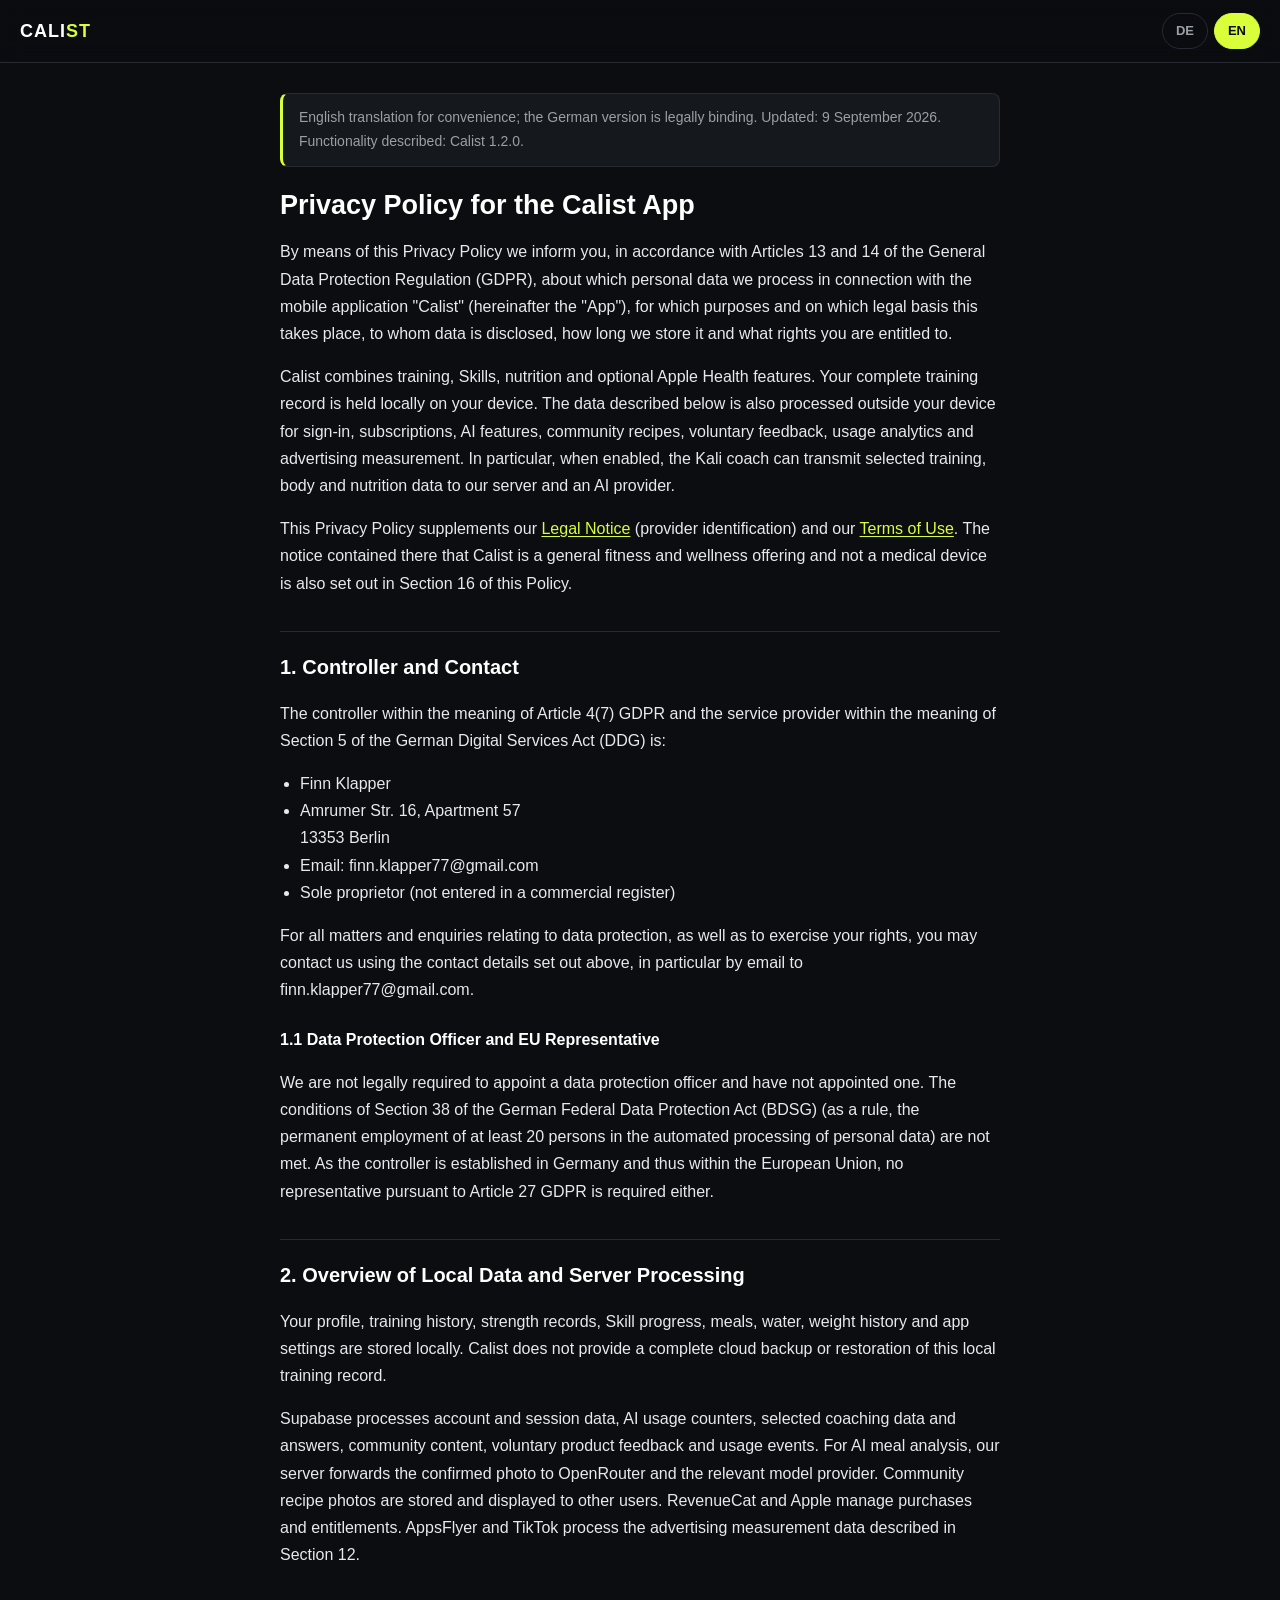
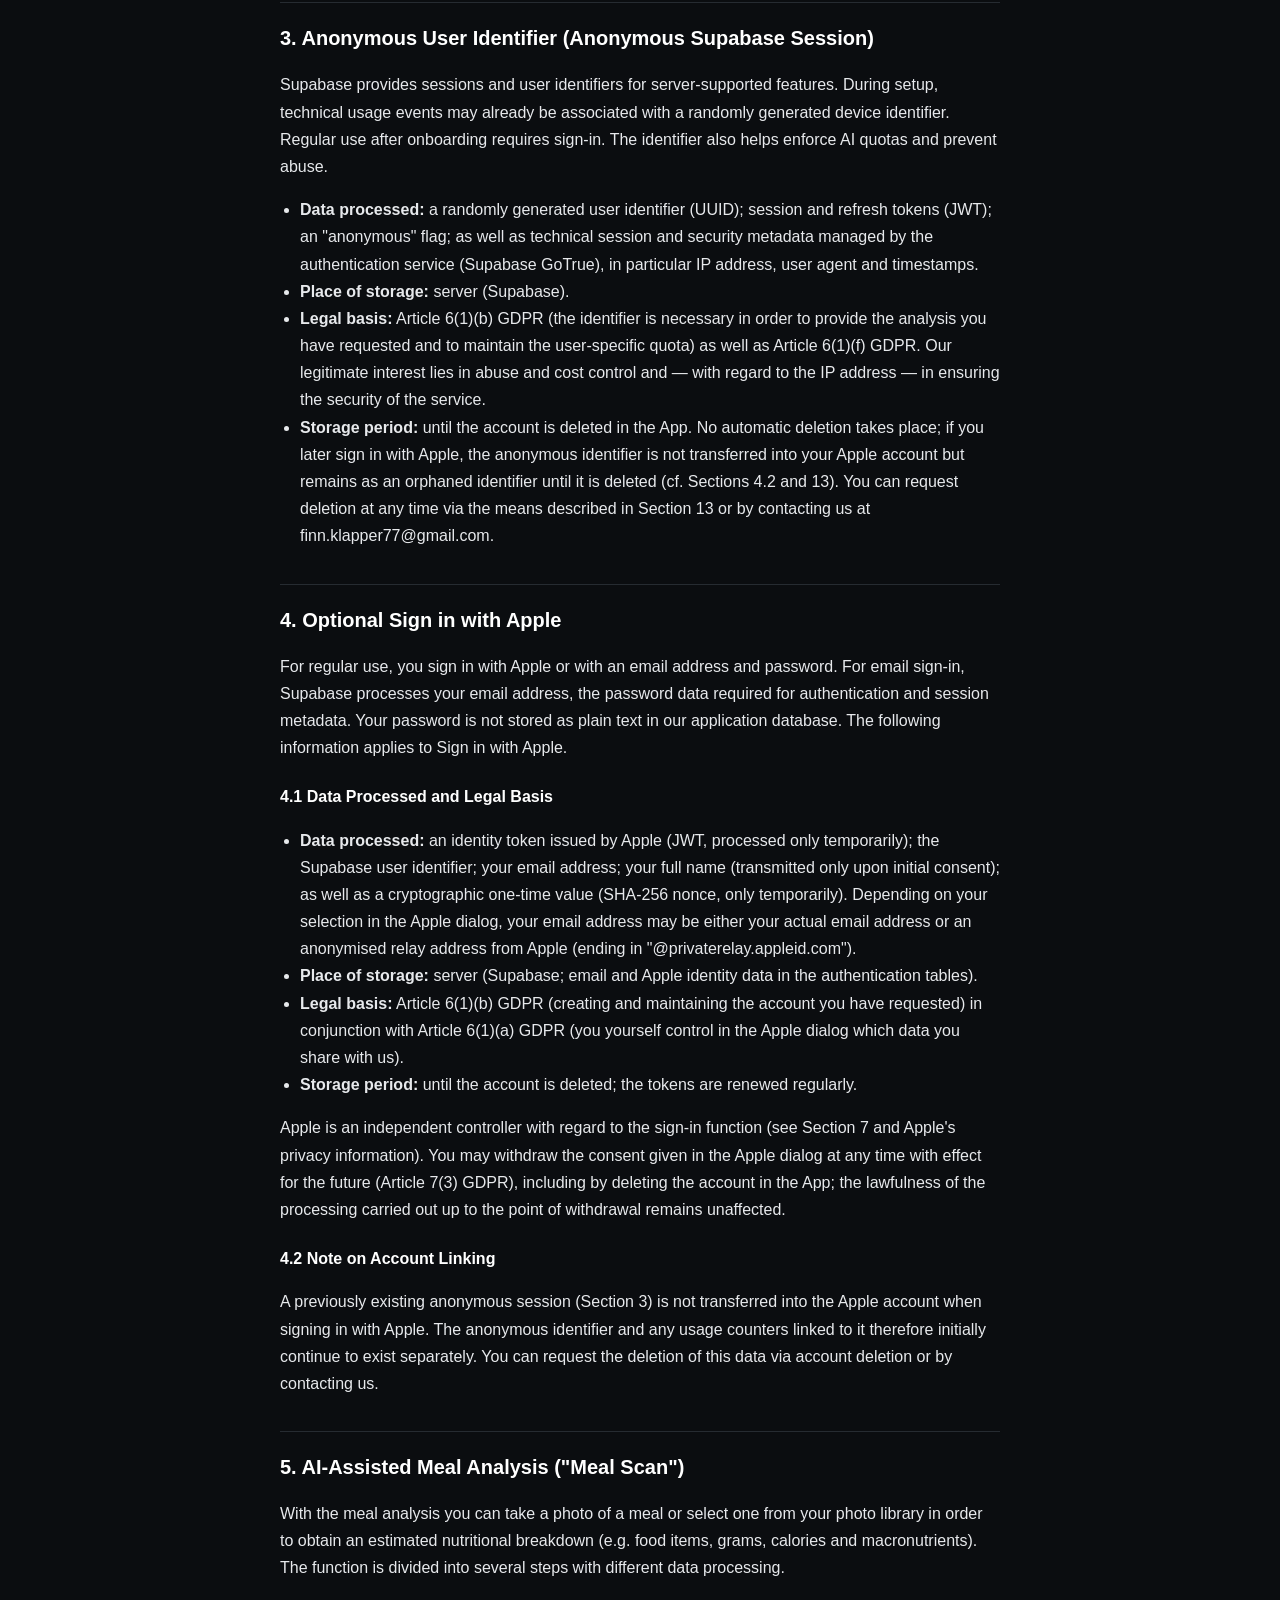
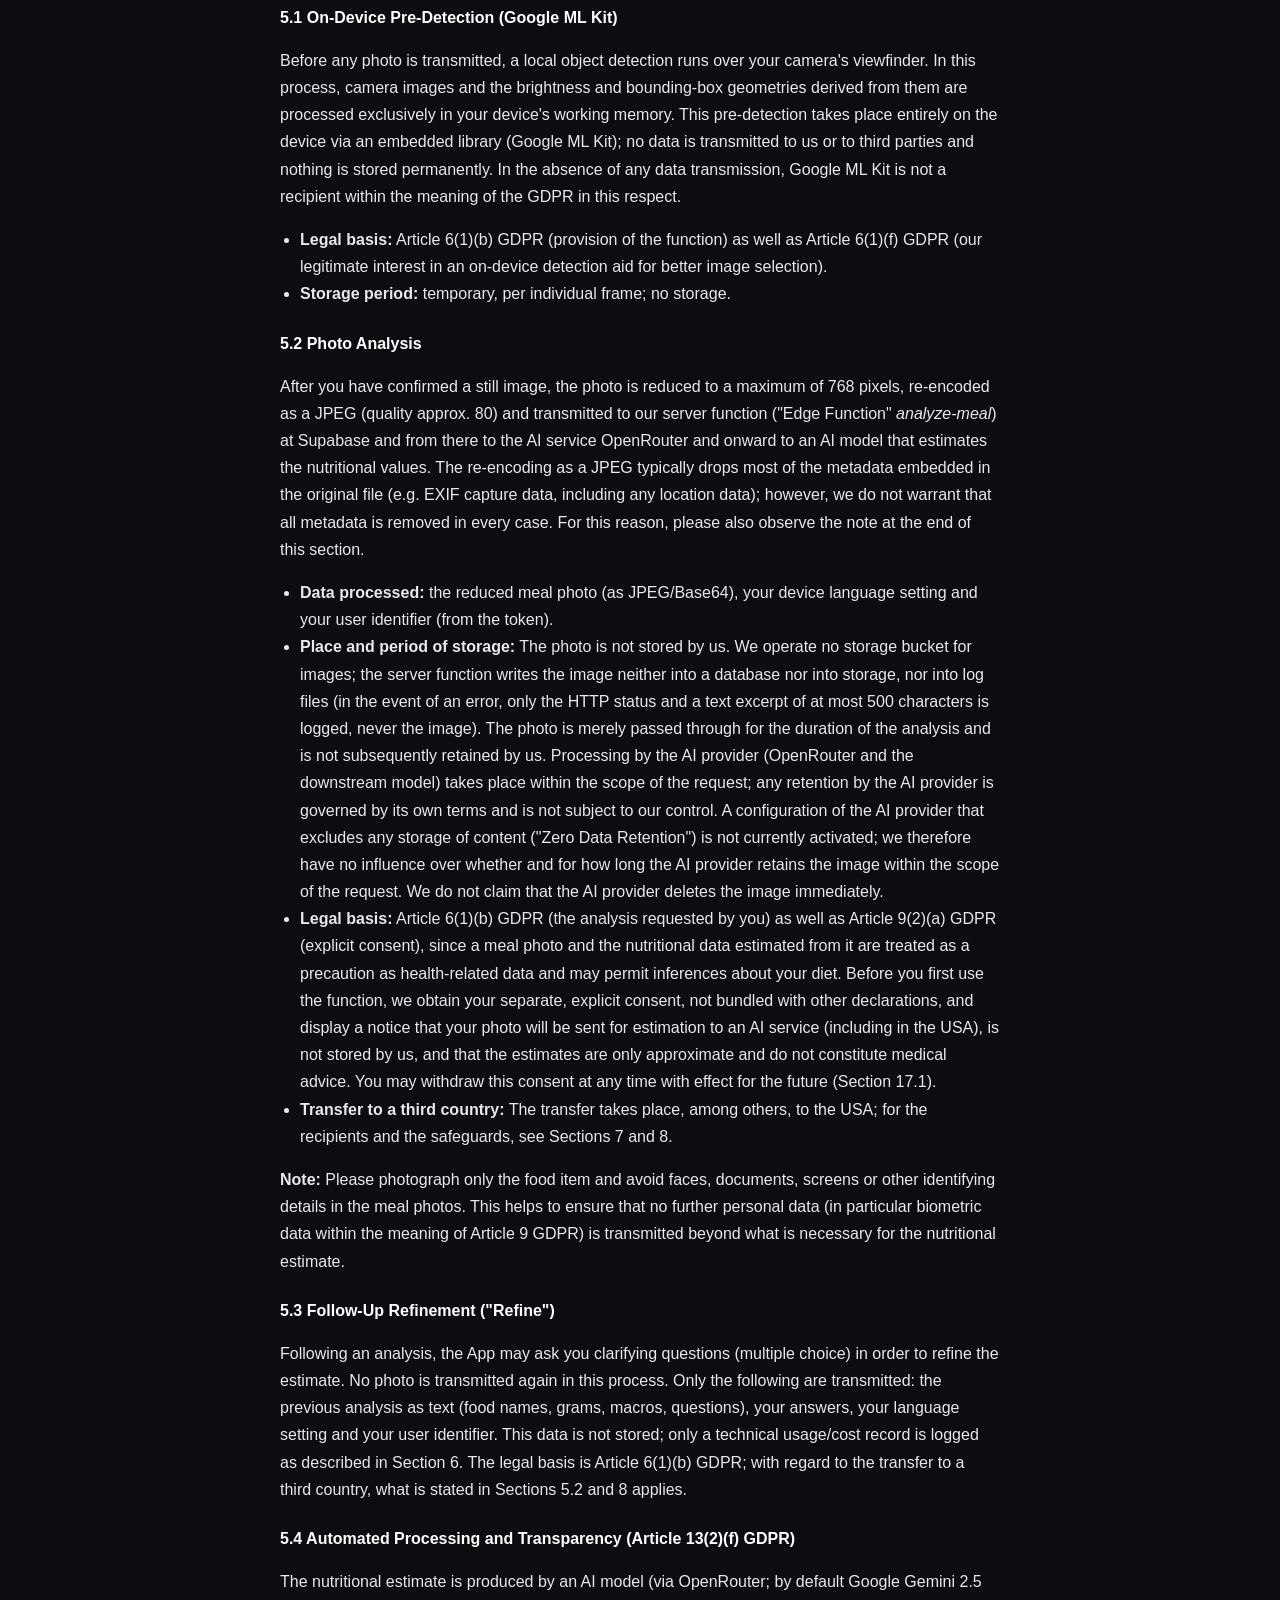
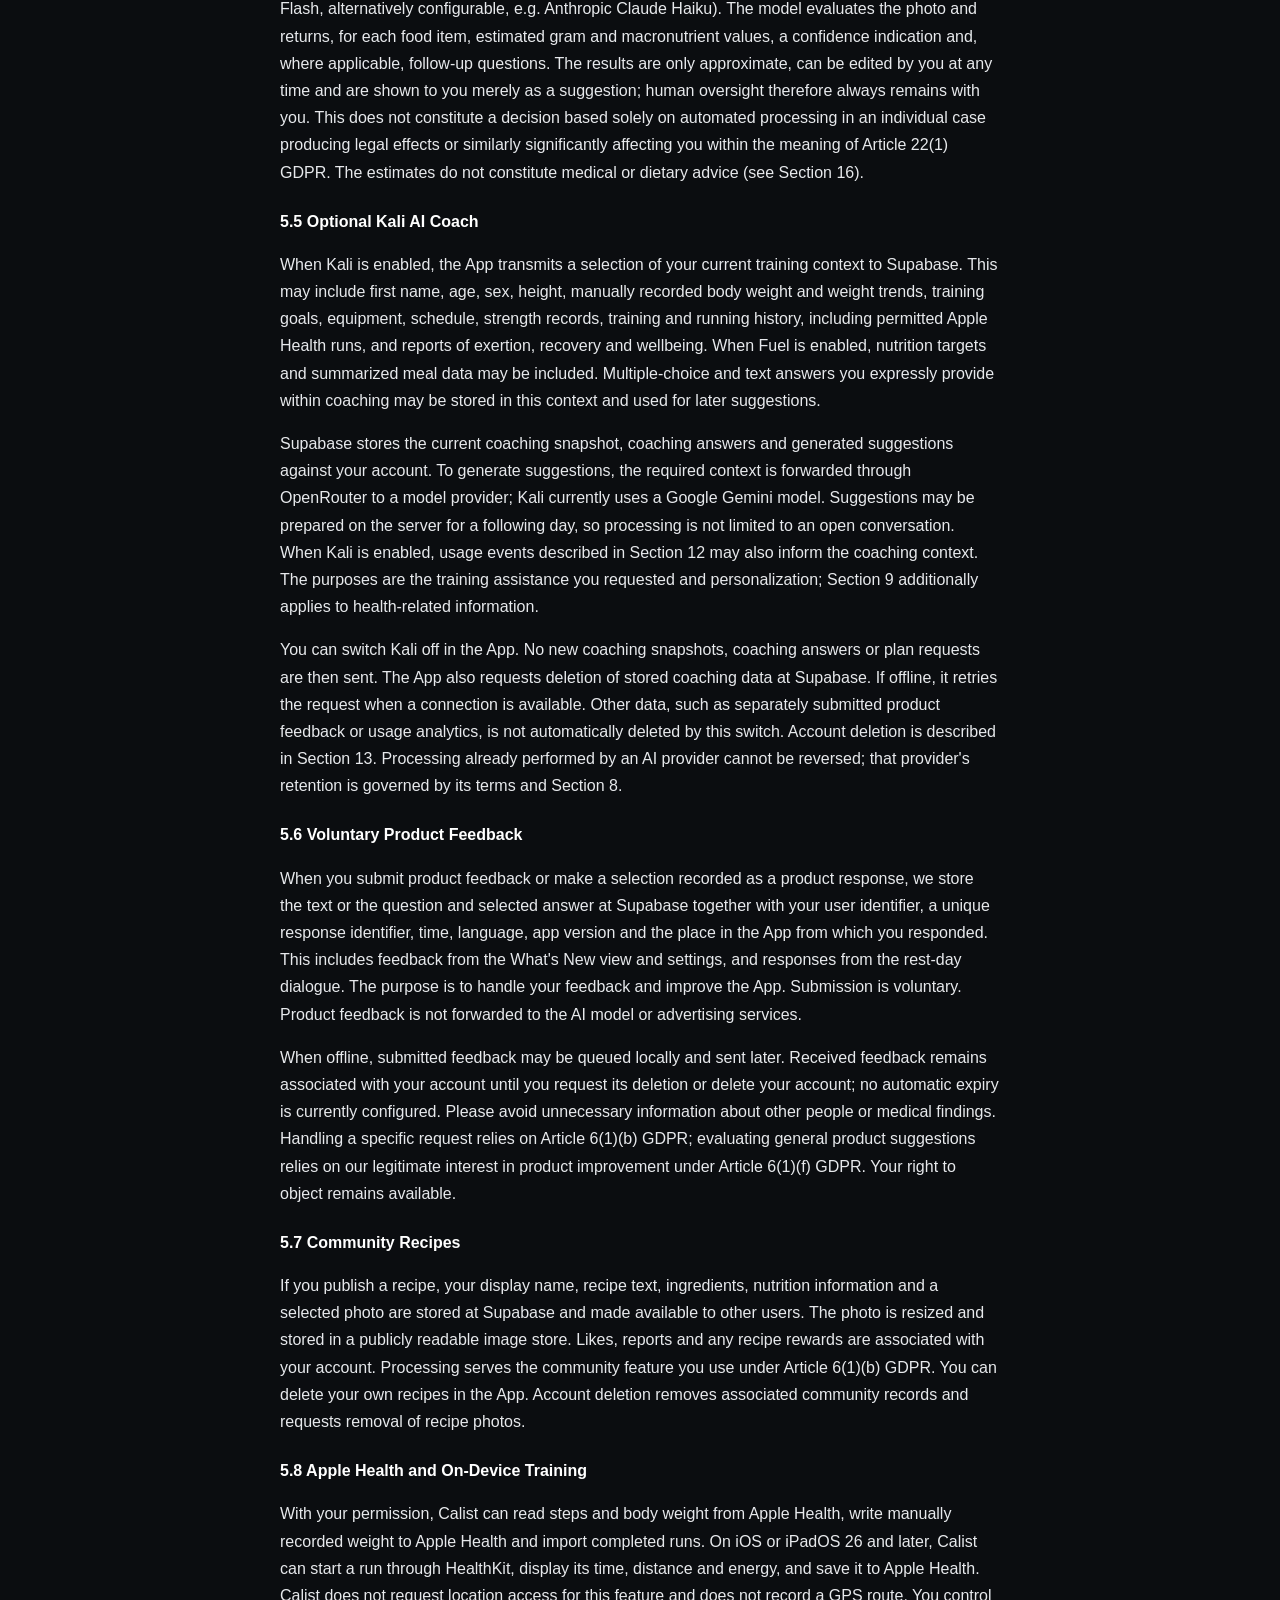
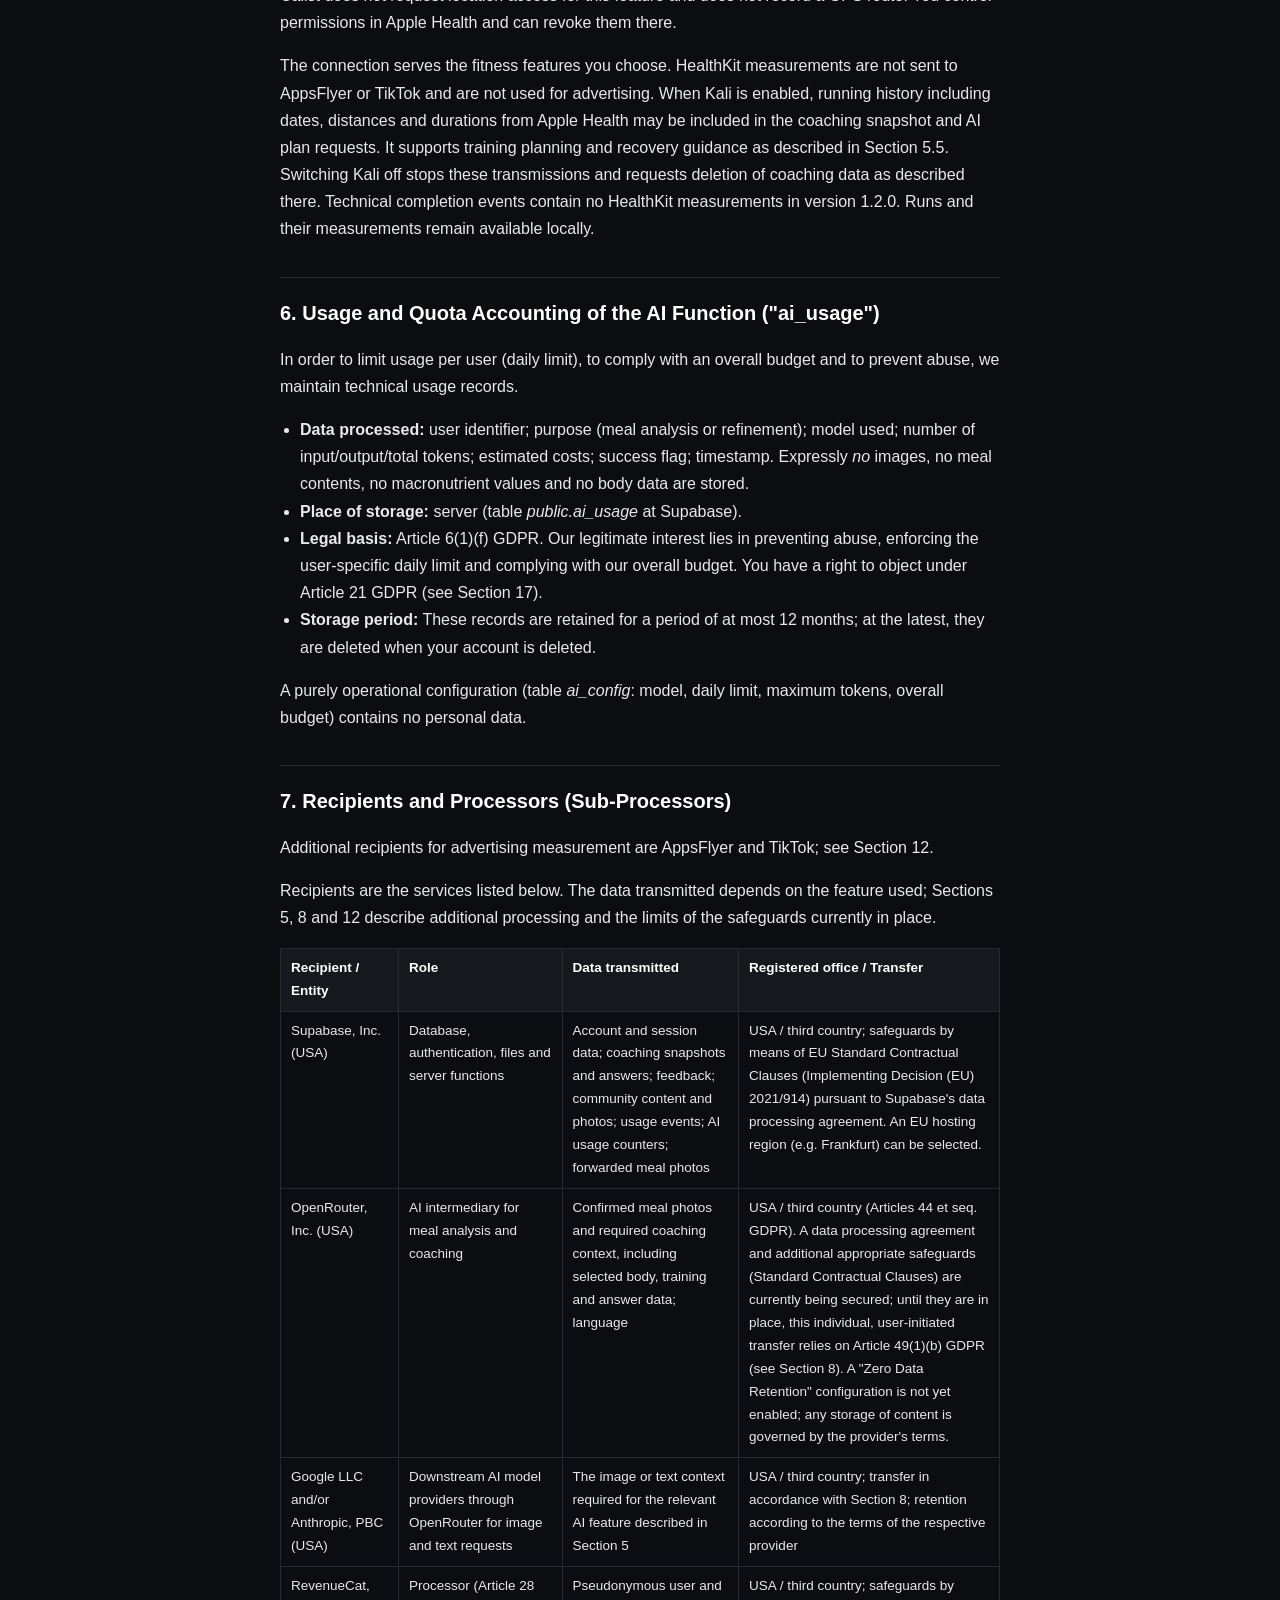
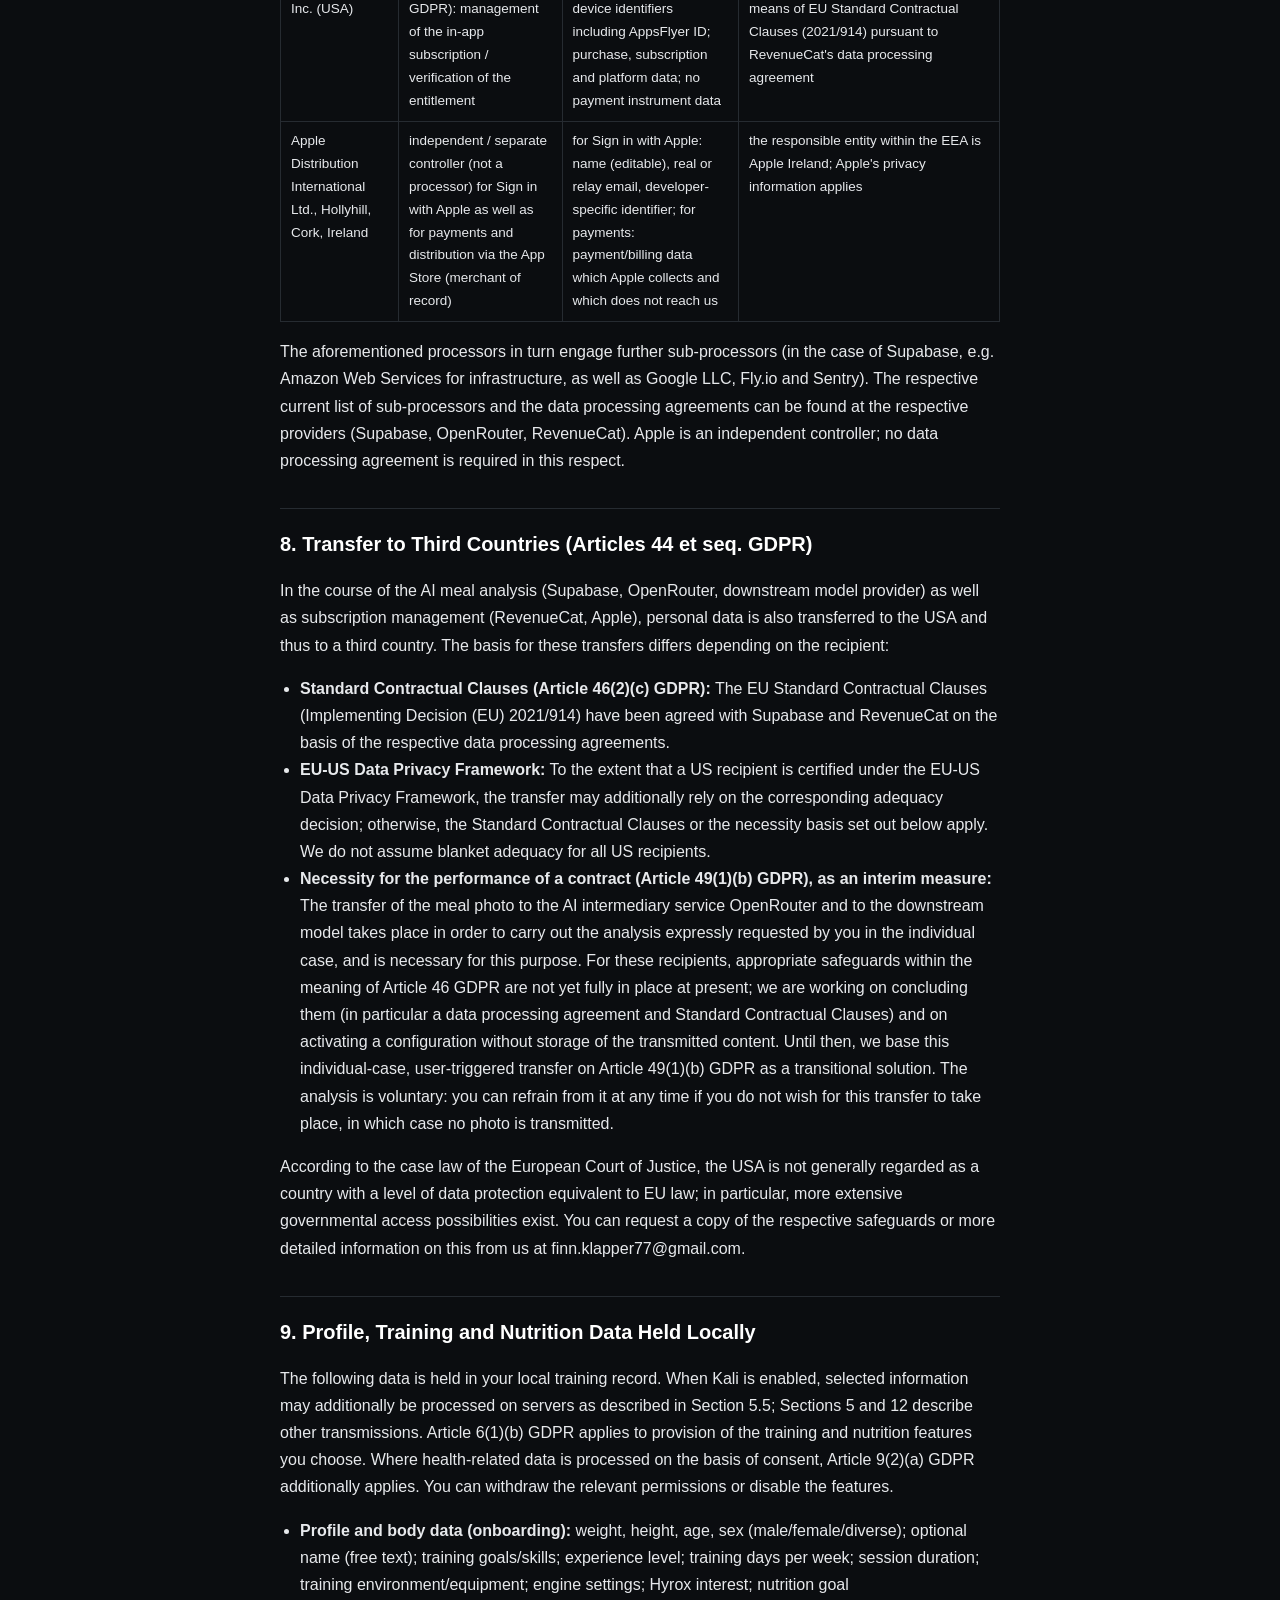
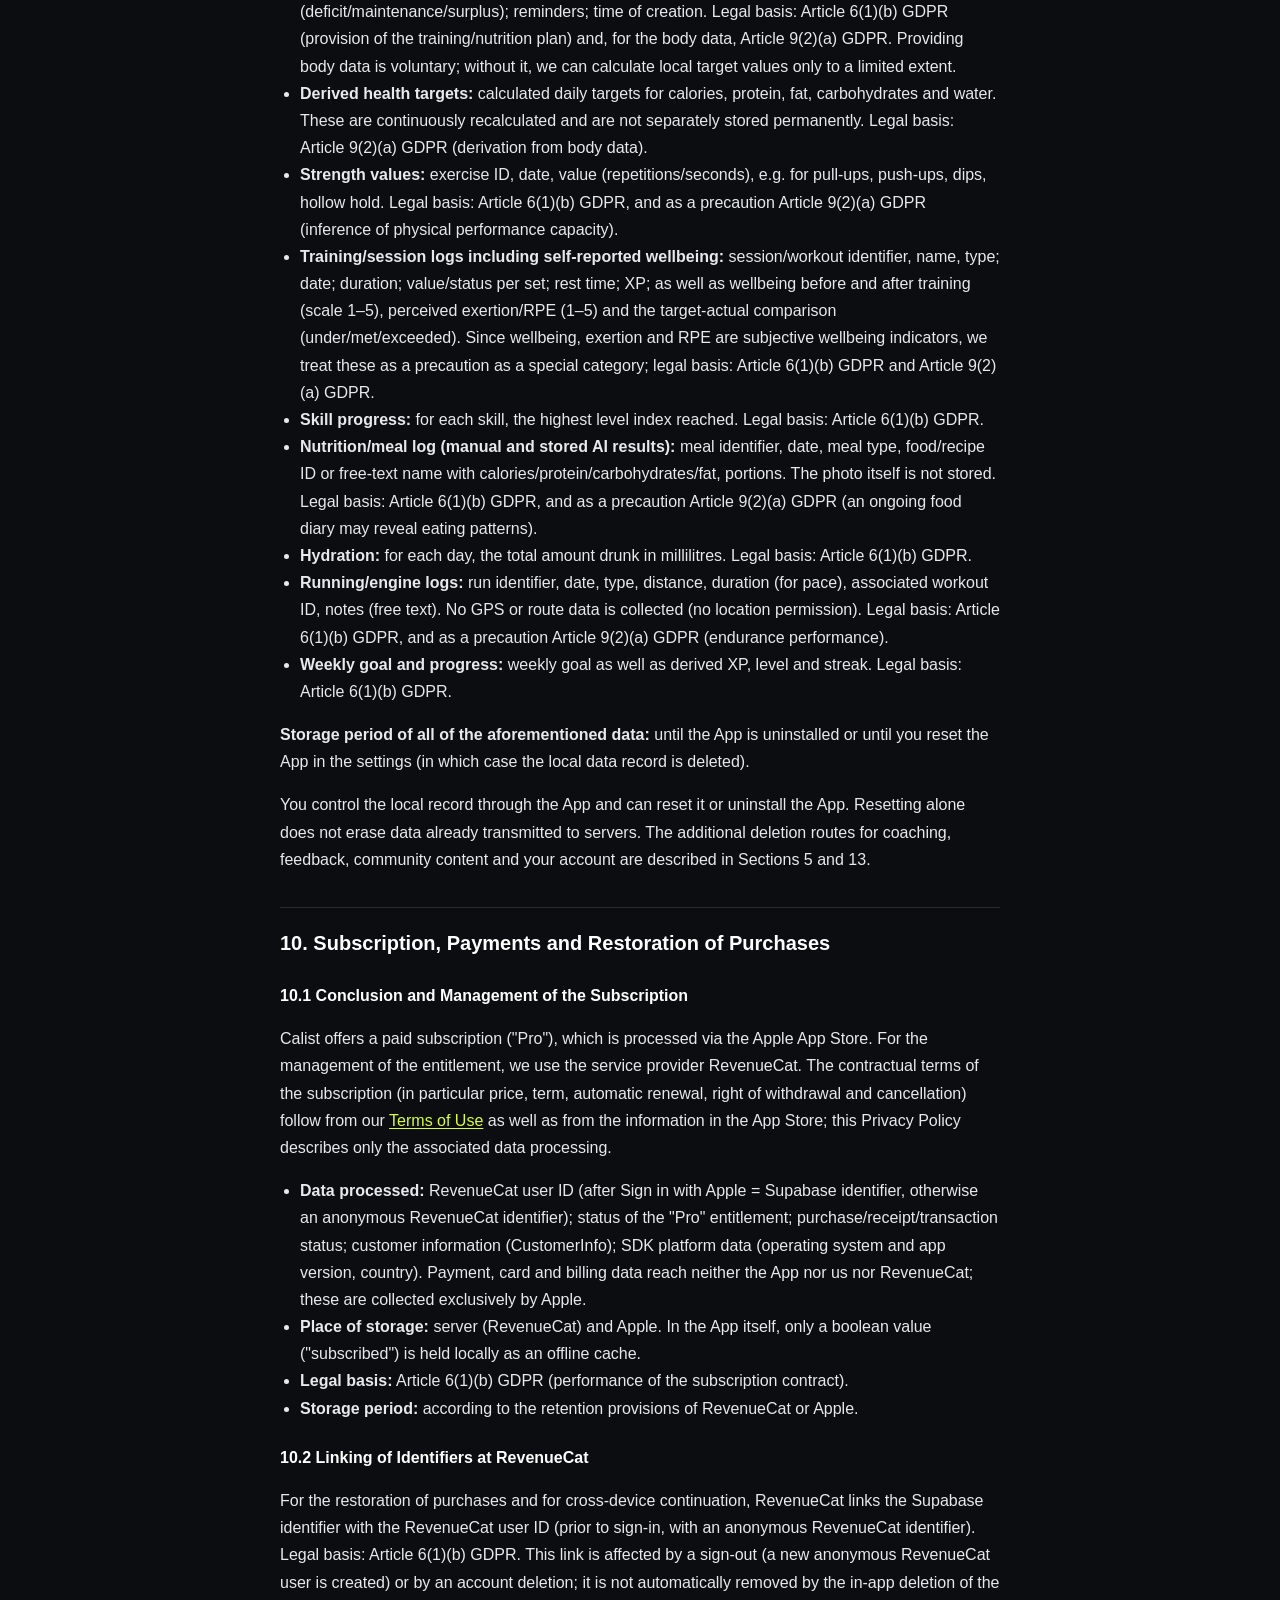
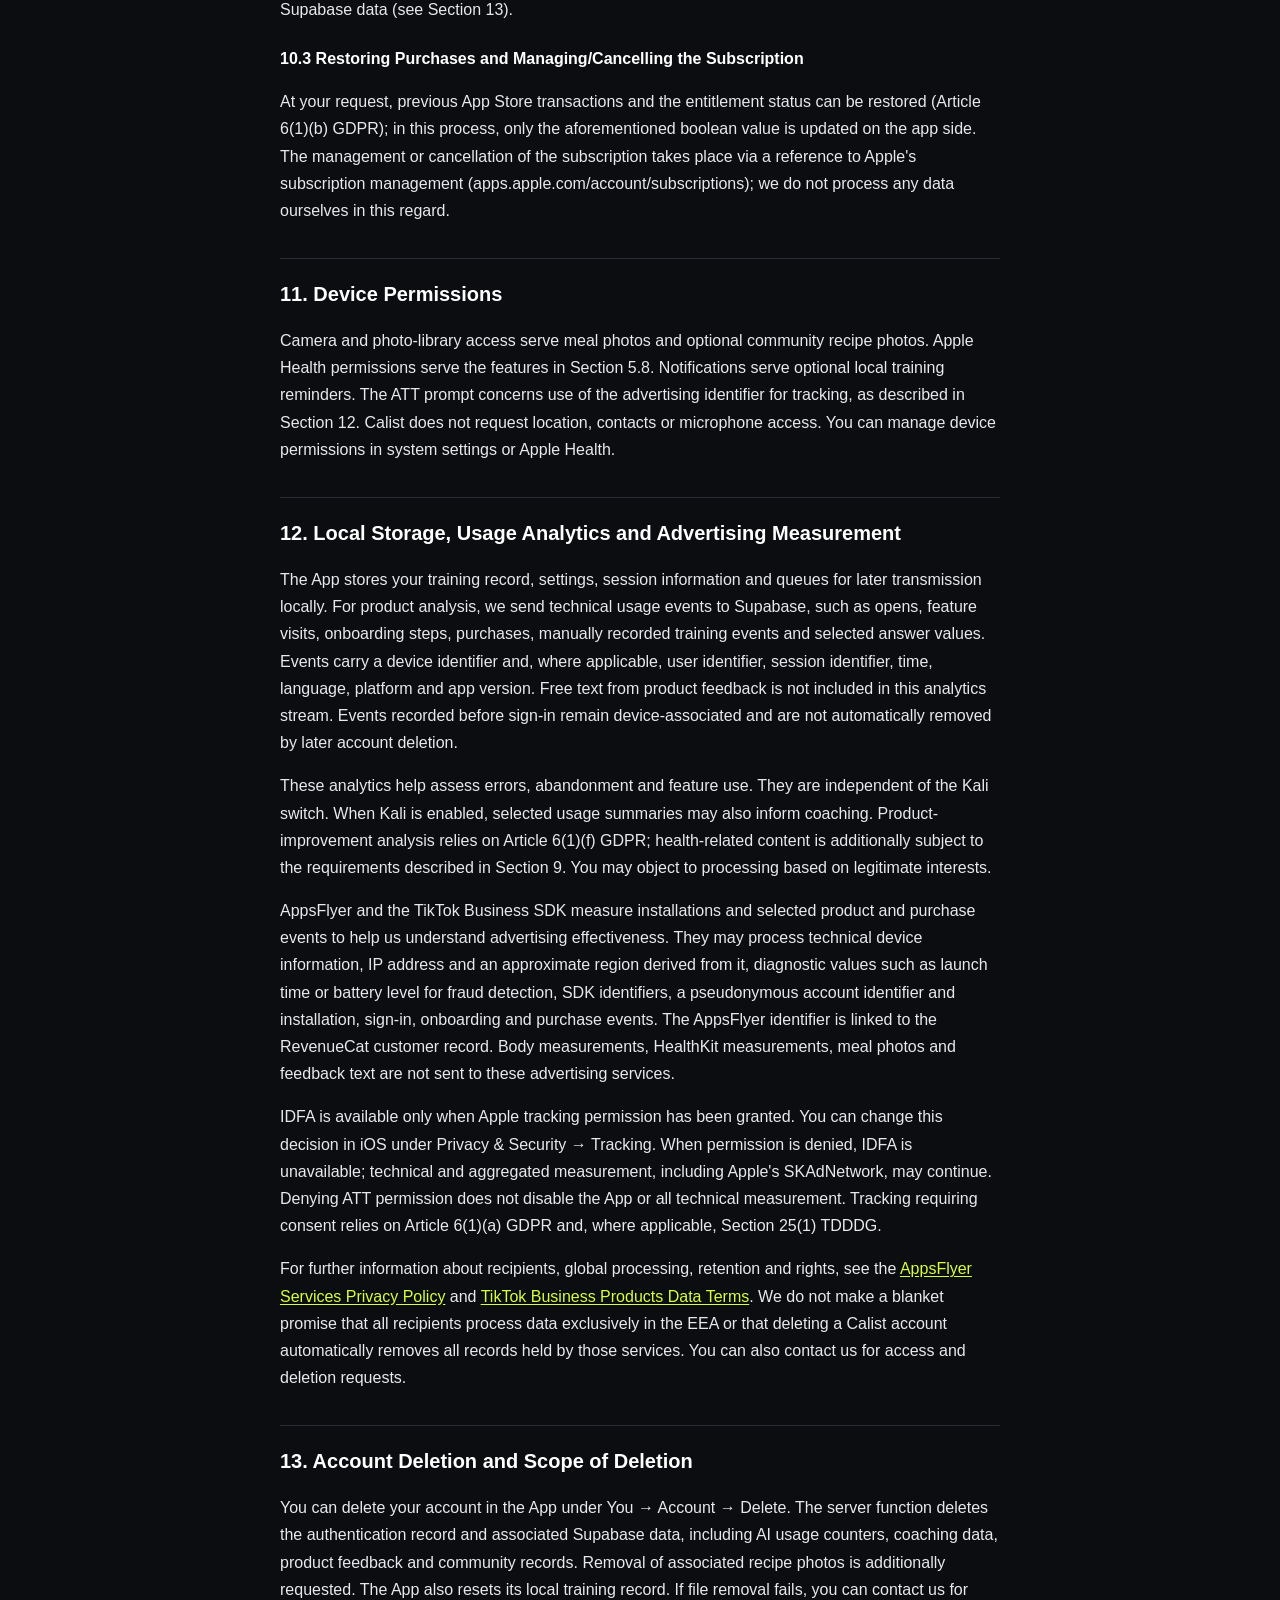
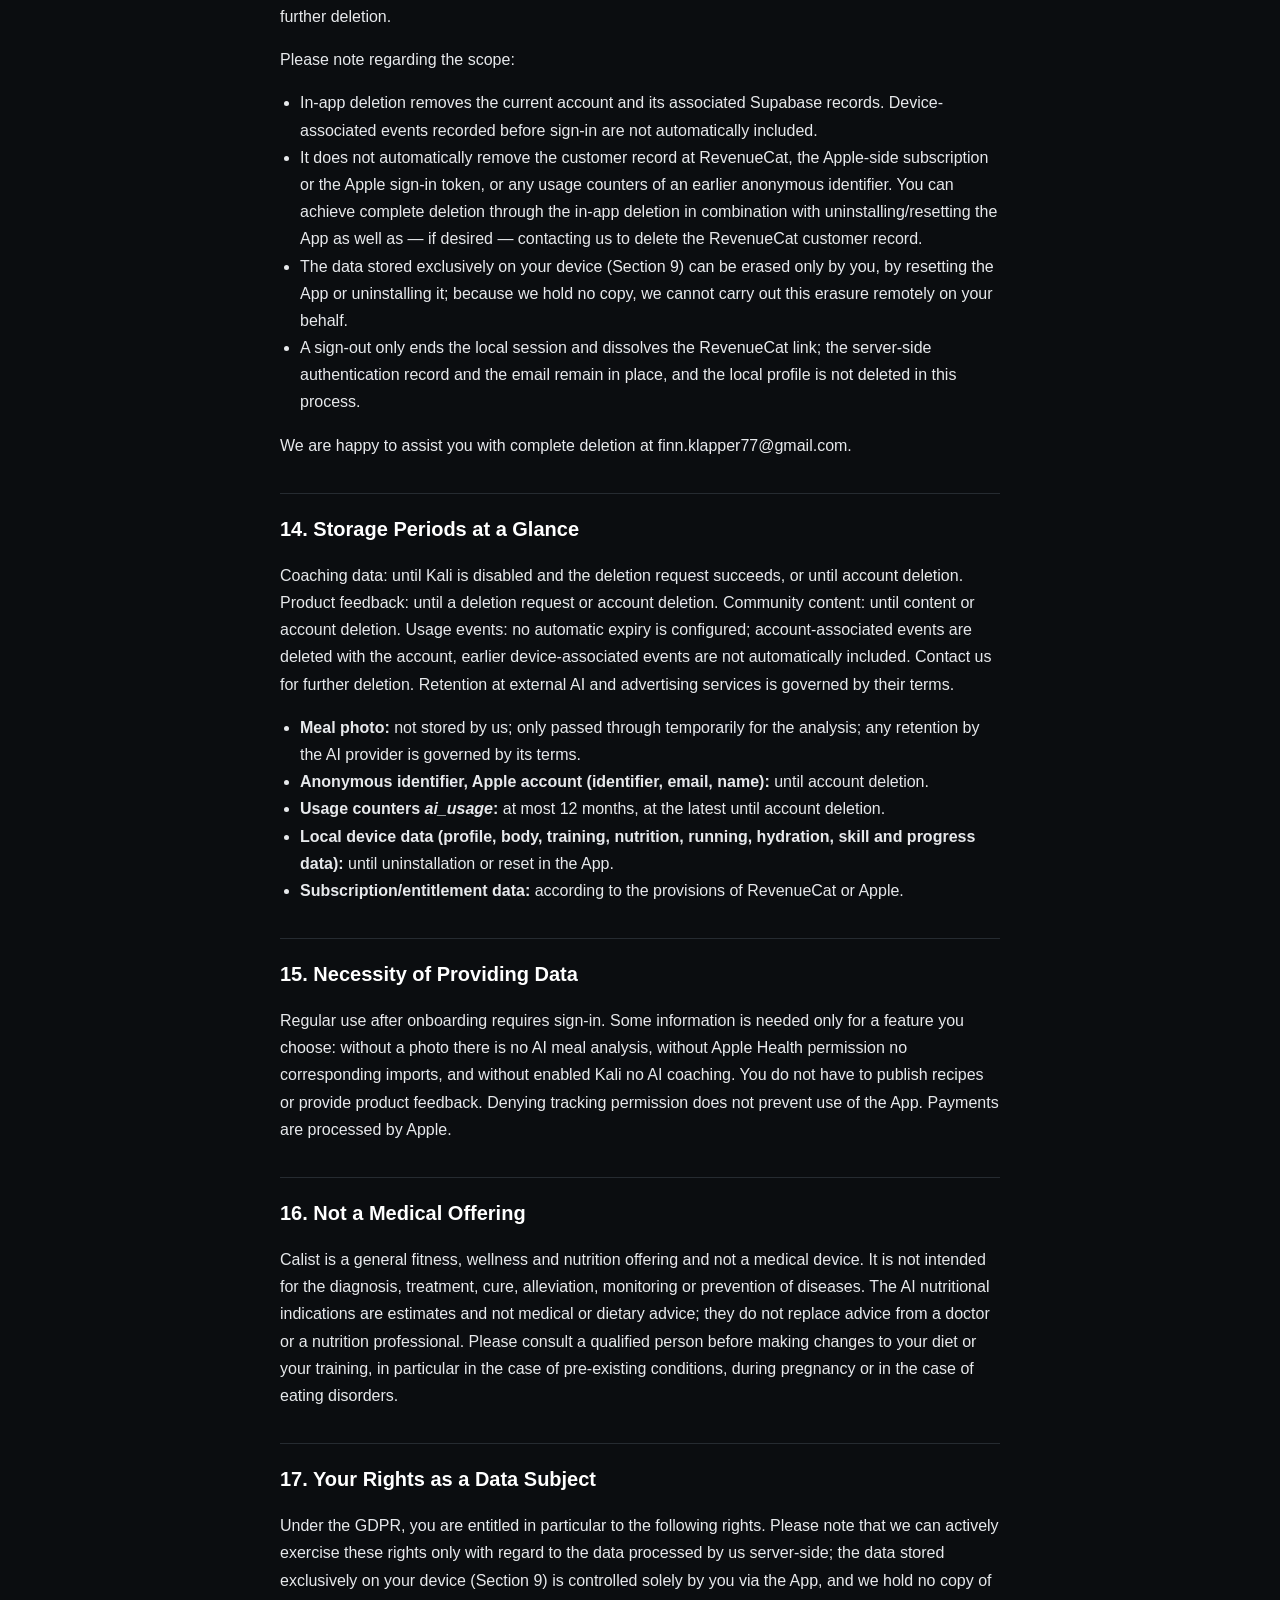
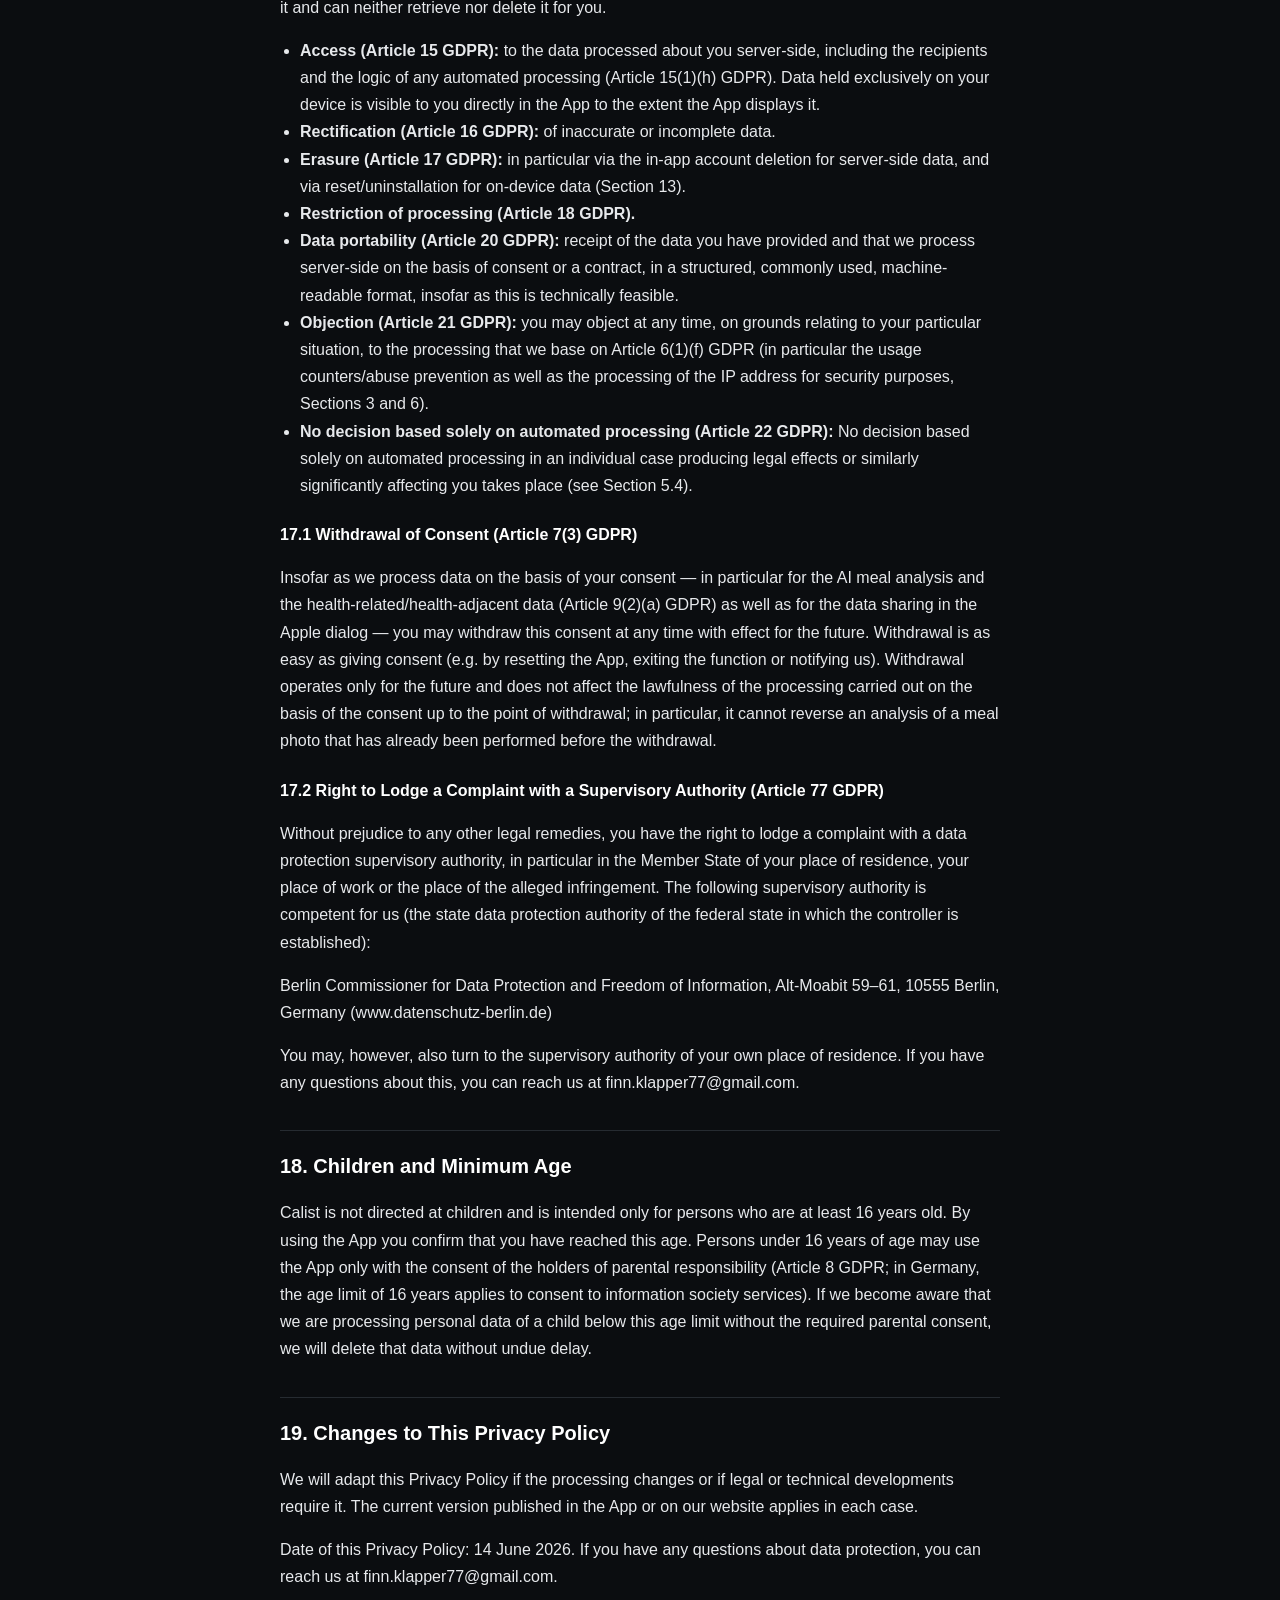
==== commit e971e4c1: "Privacy: IP-basierte Region und SDK-Diagnosewerte benennen" ====
--- a/datenschutz.html
+++ b/datenschutz.html
@@ -167,7 +167,7 @@
 <p>Auf Ihren Wunsch können frühere App‑Store‑Transaktionen und der Berechtigungsstatus wiederhergestellt werden (Art. 6 Abs. 1 lit. b DSGVO); dabei wird app‑seitig nur der genannte Wahrheitswert aktualisiert. Die Verwaltung oder Kündigung des Abonnements erfolgt über einen Verweis auf die Apple‑Abonnementverwaltung (apps.apple.com/account/subscriptions); hierbei verarbeiten wir selbst keine Daten.</p>
 <h2>11. Geräteberechtigungen</h2><p>Kamera und Fotomediathek dienen Mahlzeitenfotos und optionalen Community-Rezeptfotos. Apple-Health-Freigaben dienen den Funktionen in Abschnitt 5.8. Mitteilungen dienen optionalen lokalen Trainings-Erinnerungen. Die ATT-Abfrage betrifft die Nutzung der Werbekennung für Tracking, siehe Abschnitt 12. Calist fordert keinen Standort-, Kontakt- oder Mikrofonzugriff an. Sie können Geräteberechtigungen in den Systemeinstellungen beziehungsweise in Apple Health verwalten.</p>
 
-<h2>12. Lokale Speicherung, Nutzungsstatistik und Werbemessung</h2><p>Die App speichert lokal den Trainingsstand, Einstellungen, Sitzungsinformationen und Warteschlangen für spätere Übertragungen. Für die Produktanalyse senden wir technische Nutzungsereignisse an Supabase: etwa Öffnungen, besuchte Funktionen, Onboarding-Schritte, Käufe, manuell erfasste Trainingsereignisse und gewählte Auswahlwerte. Ereignisse tragen Geräte- und gegebenenfalls Nutzerkennung, Sitzungskennung, Zeitpunkt, Sprache, Plattform und App-Version. Freitext aus Produktfeedback wird nicht in diesen Analysestrom übernommen. Vor der Anmeldung erfasste Ereignisse bleiben gerätebezogen und werden durch die spätere Kontolöschung nicht automatisch entfernt.</p><p>Diese Statistik hilft, Fehler, Abbrüche und die Nutzung von Funktionen auszuwerten. Sie ist vom Kali-Schalter unabhängig. Bei eingeschaltetem Kali können ausgewählte Nutzungszusammenfassungen auch dem Coaching dienen. Die Auswertung zur Produktverbesserung stützt sich auf Art. 6 Abs. 1 lit. f DSGVO; gesundheitsbezogene Inhalte unterliegen zusätzlich den in Abschnitt 9 beschriebenen Anforderungen. Sie können einer Verarbeitung auf Grundlage berechtigter Interessen widersprechen.</p><p>AppsFlyer und das TikTok Business SDK messen Installationen und ausgewählte Produkt- und Kaufereignisse, damit wir die Wirksamkeit unserer Werbung nachvollziehen können. Dabei können technische Geräteinformationen, IP-Adresse, SDK-Kennungen, eine pseudonyme Kontokennung sowie Installations-, Anmelde-, Onboarding- und Kaufereignisse verarbeitet werden. AppsFlyers Kennung wird mit dem RevenueCat-Kundenkonto verknüpft. Es werden keine Körperwerte, HealthKit-Messwerte, Mahlzeitenfotos oder Feedbacktexte an diese Werbedienste gesendet.</p><p>Die IDFA steht nur bei einer erteilten Apple-Tracking-Freigabe zur Verfügung. Diese Entscheidung können Sie in iOS unter Datenschutz &amp; Sicherheit → Tracking ändern. Bei abgelehnter Freigabe steht die IDFA nicht zur Verfügung; technische und aggregierte Messung, etwa über Apples SKAdNetwork, kann weiterhin stattfinden. Eine abgelehnte ATT-Freigabe schaltet weder die App noch sämtliche technische Messung ab. Einwilligungspflichtiges Tracking stützt sich auf Art. 6 Abs. 1 lit. a DSGVO und, soweit einschlägig, § 25 Abs. 1 TDDDG.</p><p>Weitere Angaben zu Empfängern, weltweiter Verarbeitung, Aufbewahrung und Betroffenenrechten: <a href="https://www.appsflyer.com/legal/services-privacy-policy/">AppsFlyer Services Privacy Policy</a> und <a href="https://ads.tiktok.com/i18n/official/policy/business-products-data-terms">TikTok Business Products Data Terms</a>. Es wird keine pauschale Zusage gemacht, dass alle Empfänger Daten ausschließlich im EWR verarbeiten oder dass eine Kontolöschung in Calist automatisch alle Datensätze bei diesen Diensten entfernt. Für Auskunft und Löschanfragen können Sie sich auch an uns wenden.</p>
+<h2>12. Lokale Speicherung, Nutzungsstatistik und Werbemessung</h2><p>Die App speichert lokal den Trainingsstand, Einstellungen, Sitzungsinformationen und Warteschlangen für spätere Übertragungen. Für die Produktanalyse senden wir technische Nutzungsereignisse an Supabase: etwa Öffnungen, besuchte Funktionen, Onboarding-Schritte, Käufe, manuell erfasste Trainingsereignisse und gewählte Auswahlwerte. Ereignisse tragen Geräte- und gegebenenfalls Nutzerkennung, Sitzungskennung, Zeitpunkt, Sprache, Plattform und App-Version. Freitext aus Produktfeedback wird nicht in diesen Analysestrom übernommen. Vor der Anmeldung erfasste Ereignisse bleiben gerätebezogen und werden durch die spätere Kontolöschung nicht automatisch entfernt.</p><p>Diese Statistik hilft, Fehler, Abbrüche und die Nutzung von Funktionen auszuwerten. Sie ist vom Kali-Schalter unabhängig. Bei eingeschaltetem Kali können ausgewählte Nutzungszusammenfassungen auch dem Coaching dienen. Die Auswertung zur Produktverbesserung stützt sich auf Art. 6 Abs. 1 lit. f DSGVO; gesundheitsbezogene Inhalte unterliegen zusätzlich den in Abschnitt 9 beschriebenen Anforderungen. Sie können einer Verarbeitung auf Grundlage berechtigter Interessen widersprechen.</p><p>AppsFlyer und das TikTok Business SDK messen Installationen und ausgewählte Produkt- und Kaufereignisse, damit wir die Wirksamkeit unserer Werbung nachvollziehen können. Dabei können technische Geräteinformationen, IP-Adresse und daraus abgeleitete grobe Region, Diagnosewerte wie Startzeit oder Batteriestand zur Betrugserkennung, SDK-Kennungen, eine pseudonyme Kontokennung sowie Installations-, Anmelde-, Onboarding- und Kaufereignisse verarbeitet werden. AppsFlyers Kennung wird mit dem RevenueCat-Kundenkonto verknüpft. Es werden keine Körperwerte, HealthKit-Messwerte, Mahlzeitenfotos oder Feedbacktexte an diese Werbedienste gesendet.</p><p>Die IDFA steht nur bei einer erteilten Apple-Tracking-Freigabe zur Verfügung. Diese Entscheidung können Sie in iOS unter Datenschutz &amp; Sicherheit → Tracking ändern. Bei abgelehnter Freigabe steht die IDFA nicht zur Verfügung; technische und aggregierte Messung, etwa über Apples SKAdNetwork, kann weiterhin stattfinden. Eine abgelehnte ATT-Freigabe schaltet weder die App noch sämtliche technische Messung ab. Einwilligungspflichtiges Tracking stützt sich auf Art. 6 Abs. 1 lit. a DSGVO und, soweit einschlägig, § 25 Abs. 1 TDDDG.</p><p>Weitere Angaben zu Empfängern, weltweiter Verarbeitung, Aufbewahrung und Betroffenenrechten: <a href="https://www.appsflyer.com/legal/services-privacy-policy/">AppsFlyer Services Privacy Policy</a> und <a href="https://ads.tiktok.com/i18n/official/policy/business-products-data-terms">TikTok Business Products Data Terms</a>. Es wird keine pauschale Zusage gemacht, dass alle Empfänger Daten ausschließlich im EWR verarbeiten oder dass eine Kontolöschung in Calist automatisch alle Datensätze bei diesen Diensten entfernt. Für Auskunft und Löschanfragen können Sie sich auch an uns wenden.</p>
 
 <h2>13. Löschung des Kontos und Umfang der Löschung</h2>
 <p>Sie können Ihr Konto in der App unter Du → Konto → Löschen entfernen. Die Server-Funktion löscht den Authentifizierungsdatensatz und die damit verknüpften Daten bei Supabase, einschließlich KI-Nutzungszählern, Coaching-Daten, Produktfeedback und Community-Datensätzen. Die Entfernung zugeordneter Rezeptfotos wird zusätzlich angefordert. Die App setzt außerdem den lokalen Trainingsstand zurück. Bei Fehlern der Dateientfernung können Sie uns um weitere Löschung bitten.</p>
@@ -368,7 +368,7 @@
 <p>At your request, previous App Store transactions and the entitlement status can be restored (Article 6(1)(b) GDPR); in this process, only the aforementioned boolean value is updated on the app side. The management or cancellation of the subscription takes place via a reference to Apple's subscription management (apps.apple.com/account/subscriptions); we do not process any data ourselves in this regard.</p>
 <h2>11. Device Permissions</h2><p>Camera and photo-library access serve meal photos and optional community recipe photos. Apple Health permissions serve the features in Section 5.8. Notifications serve optional local training reminders. The ATT prompt concerns use of the advertising identifier for tracking, as described in Section 12. Calist does not request location, contacts or microphone access. You can manage device permissions in system settings or Apple Health.</p>
 
-<h2>12. Local Storage, Usage Analytics and Advertising Measurement</h2><p>The App stores your training record, settings, session information and queues for later transmission locally. For product analysis, we send technical usage events to Supabase, such as opens, feature visits, onboarding steps, purchases, manually recorded training events and selected answer values. Events carry a device identifier and, where applicable, user identifier, session identifier, time, language, platform and app version. Free text from product feedback is not included in this analytics stream. Events recorded before sign-in remain device-associated and are not automatically removed by later account deletion.</p><p>These analytics help assess errors, abandonment and feature use. They are independent of the Kali switch. When Kali is enabled, selected usage summaries may also inform coaching. Product-improvement analysis relies on Article 6(1)(f) GDPR; health-related content is additionally subject to the requirements described in Section 9. You may object to processing based on legitimate interests.</p><p>AppsFlyer and the TikTok Business SDK measure installations and selected product and purchase events to help us understand advertising effectiveness. They may process technical device information, IP address, SDK identifiers, a pseudonymous account identifier and installation, sign-in, onboarding and purchase events. The AppsFlyer identifier is linked to the RevenueCat customer record. Body measurements, HealthKit measurements, meal photos and feedback text are not sent to these advertising services.</p><p>IDFA is available only when Apple tracking permission has been granted. You can change this decision in iOS under Privacy &amp; Security → Tracking. When permission is denied, IDFA is unavailable; technical and aggregated measurement, including Apple's SKAdNetwork, may continue. Denying ATT permission does not disable the App or all technical measurement. Tracking requiring consent relies on Article 6(1)(a) GDPR and, where applicable, Section 25(1) TDDDG.</p><p>For further information about recipients, global processing, retention and rights, see the <a href="https://www.appsflyer.com/legal/services-privacy-policy/">AppsFlyer Services Privacy Policy</a> and <a href="https://ads.tiktok.com/i18n/official/policy/business-products-data-terms">TikTok Business Products Data Terms</a>. We do not make a blanket promise that all recipients process data exclusively in the EEA or that deleting a Calist account automatically removes all records held by those services. You can also contact us for access and deletion requests.</p>
+<h2>12. Local Storage, Usage Analytics and Advertising Measurement</h2><p>The App stores your training record, settings, session information and queues for later transmission locally. For product analysis, we send technical usage events to Supabase, such as opens, feature visits, onboarding steps, purchases, manually recorded training events and selected answer values. Events carry a device identifier and, where applicable, user identifier, session identifier, time, language, platform and app version. Free text from product feedback is not included in this analytics stream. Events recorded before sign-in remain device-associated and are not automatically removed by later account deletion.</p><p>These analytics help assess errors, abandonment and feature use. They are independent of the Kali switch. When Kali is enabled, selected usage summaries may also inform coaching. Product-improvement analysis relies on Article 6(1)(f) GDPR; health-related content is additionally subject to the requirements described in Section 9. You may object to processing based on legitimate interests.</p><p>AppsFlyer and the TikTok Business SDK measure installations and selected product and purchase events to help us understand advertising effectiveness. They may process technical device information, IP address and an approximate region derived from it, diagnostic values such as launch time or battery level for fraud detection, SDK identifiers, a pseudonymous account identifier and installation, sign-in, onboarding and purchase events. The AppsFlyer identifier is linked to the RevenueCat customer record. Body measurements, HealthKit measurements, meal photos and feedback text are not sent to these advertising services.</p><p>IDFA is available only when Apple tracking permission has been granted. You can change this decision in iOS under Privacy &amp; Security → Tracking. When permission is denied, IDFA is unavailable; technical and aggregated measurement, including Apple's SKAdNetwork, may continue. Denying ATT permission does not disable the App or all technical measurement. Tracking requiring consent relies on Article 6(1)(a) GDPR and, where applicable, Section 25(1) TDDDG.</p><p>For further information about recipients, global processing, retention and rights, see the <a href="https://www.appsflyer.com/legal/services-privacy-policy/">AppsFlyer Services Privacy Policy</a> and <a href="https://ads.tiktok.com/i18n/official/policy/business-products-data-terms">TikTok Business Products Data Terms</a>. We do not make a blanket promise that all recipients process data exclusively in the EEA or that deleting a Calist account automatically removes all records held by those services. You can also contact us for access and deletion requests.</p>
 
 <h2>13. Account Deletion and Scope of Deletion</h2>
 <p>You can delete your account in the App under You → Account → Delete. The server function deletes the authentication record and associated Supabase data, including AI usage counters, coaching data, product feedback and community records. Removal of associated recipe photos is additionally requested. The App also resets its local training record. If file removal fails, you can contact us for further deletion.</p>
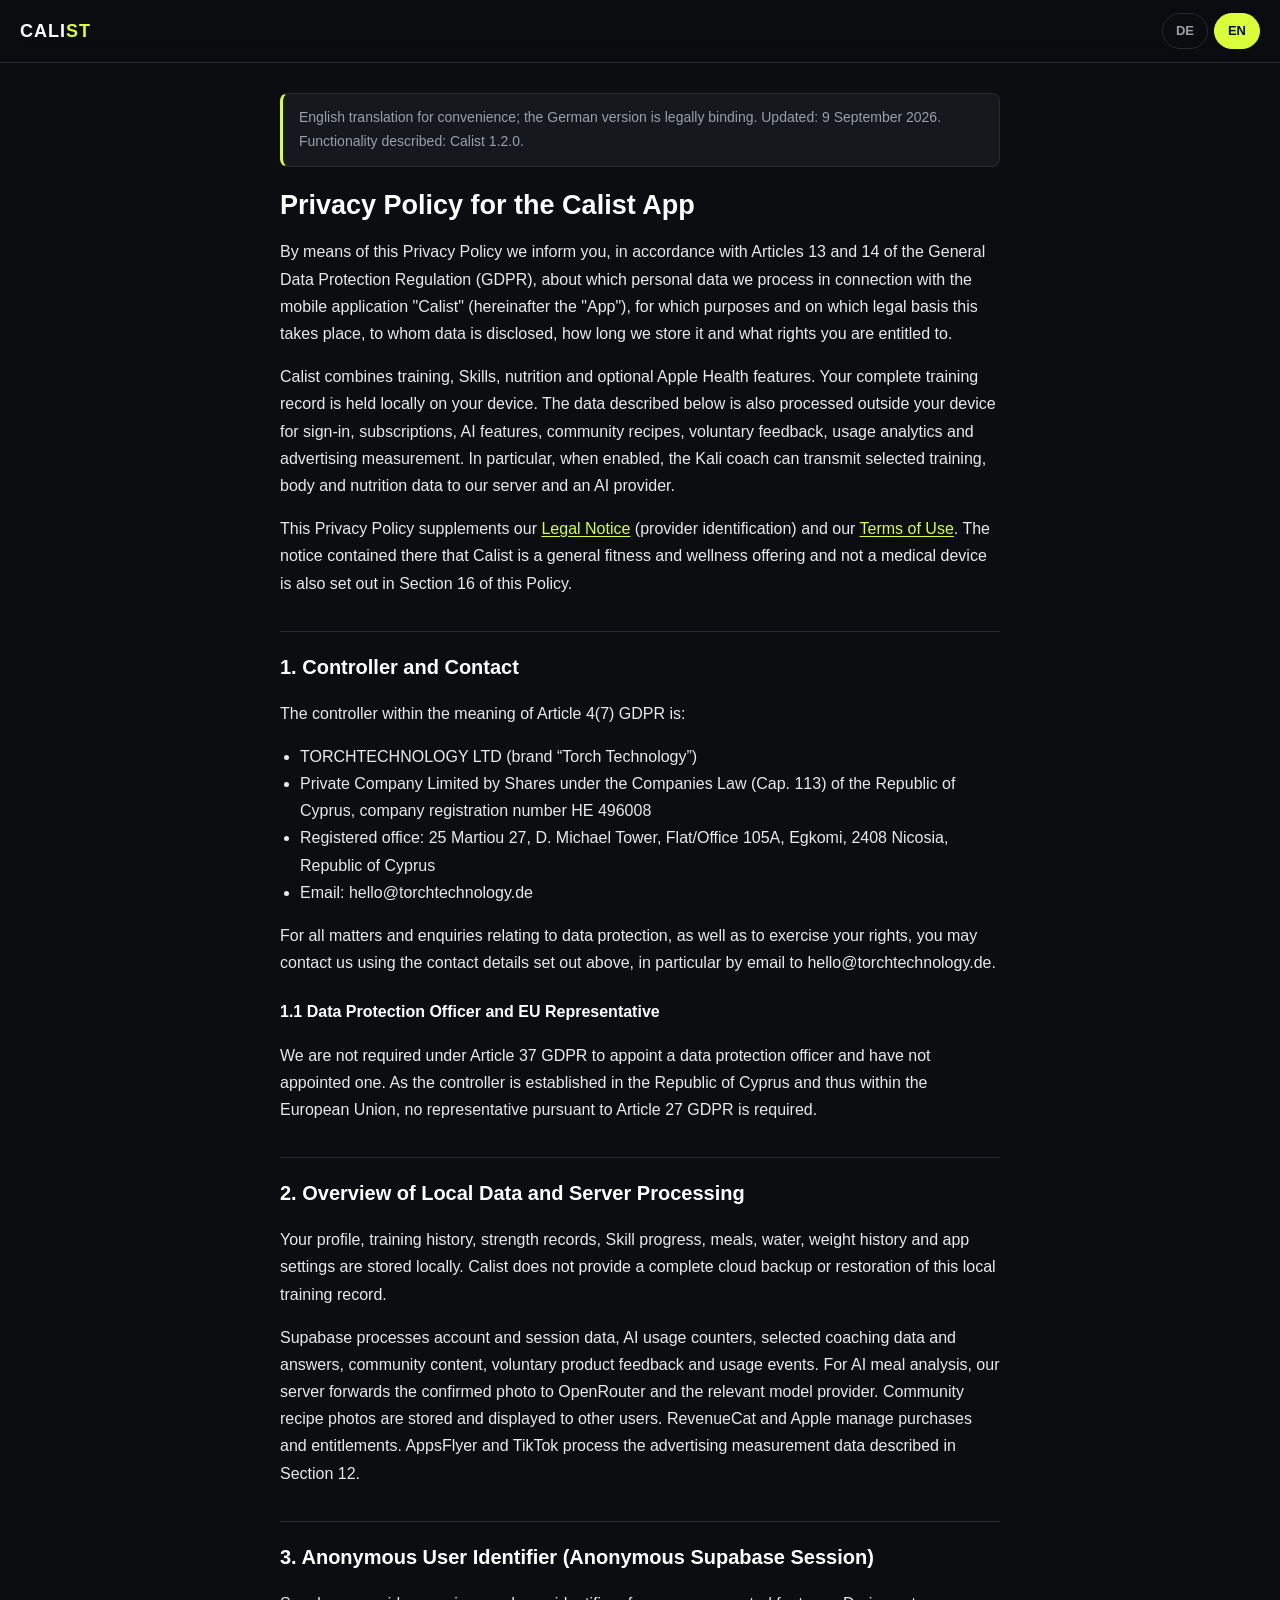
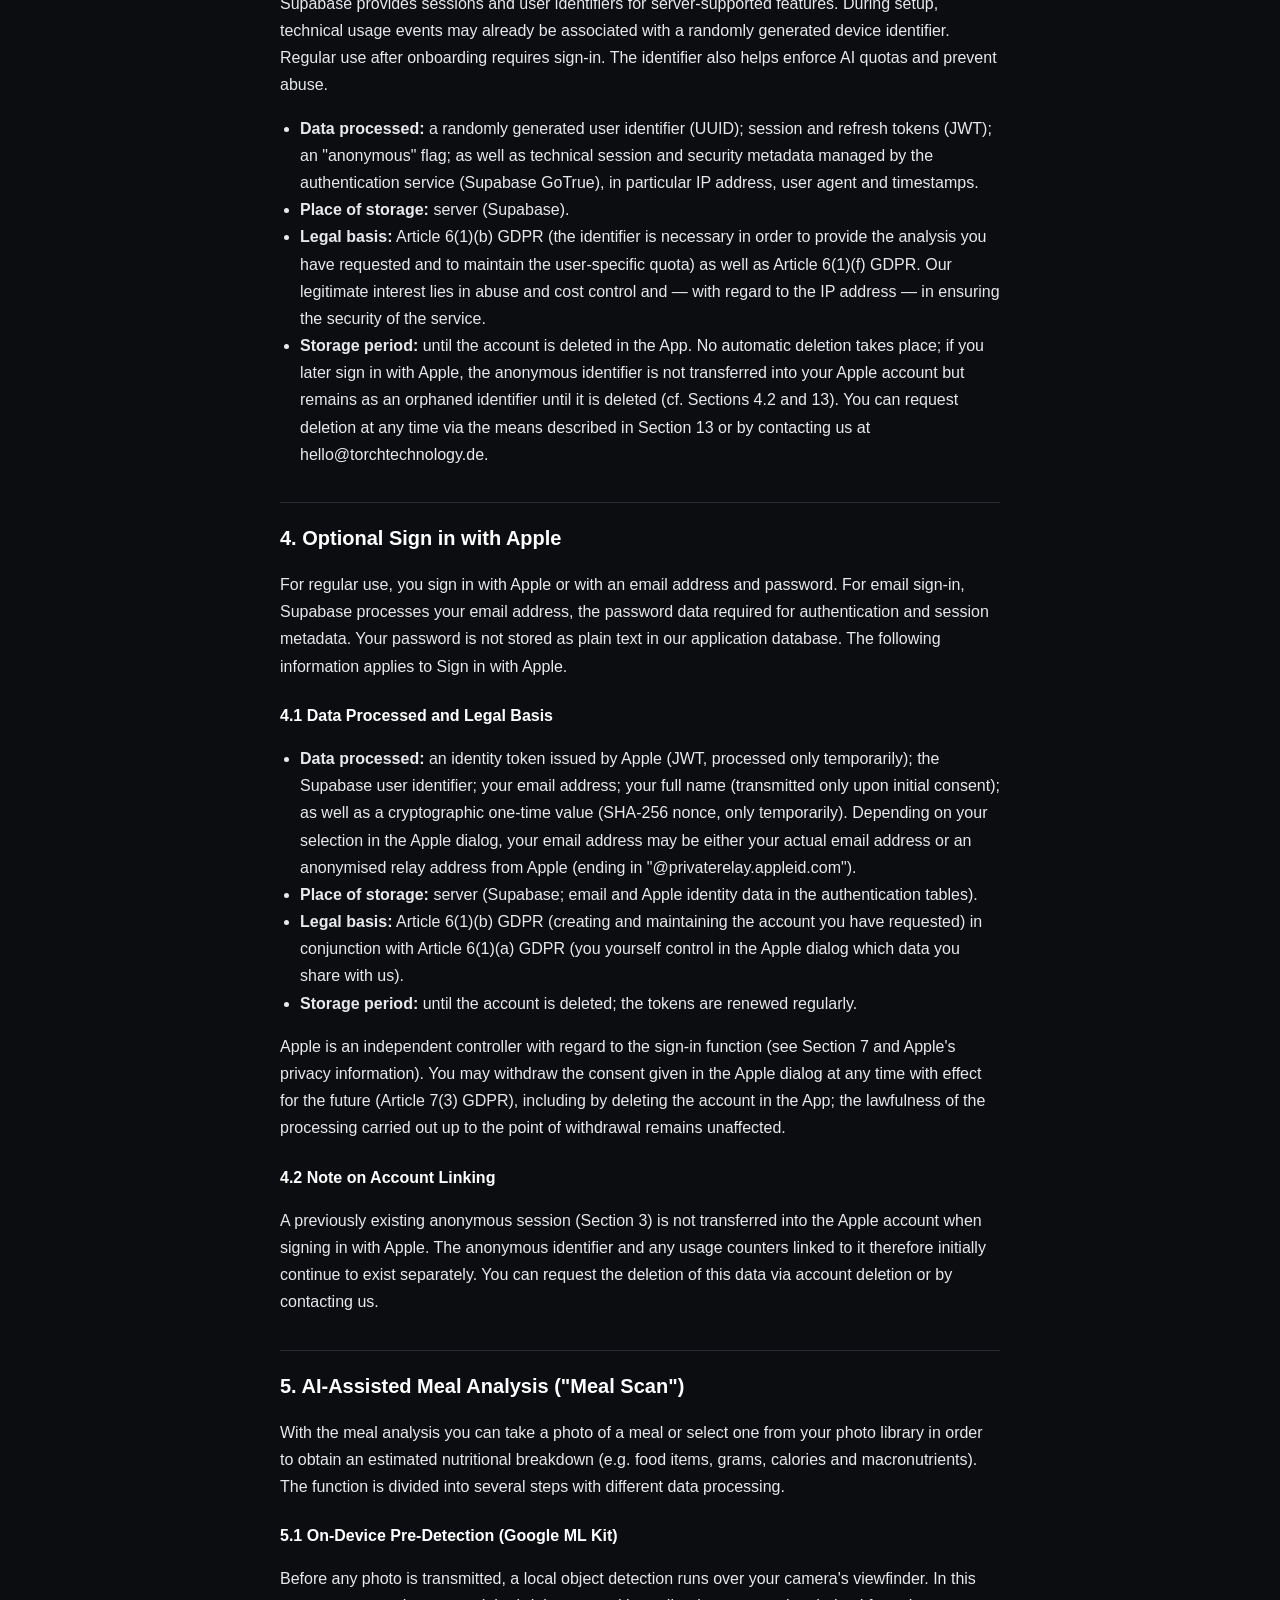
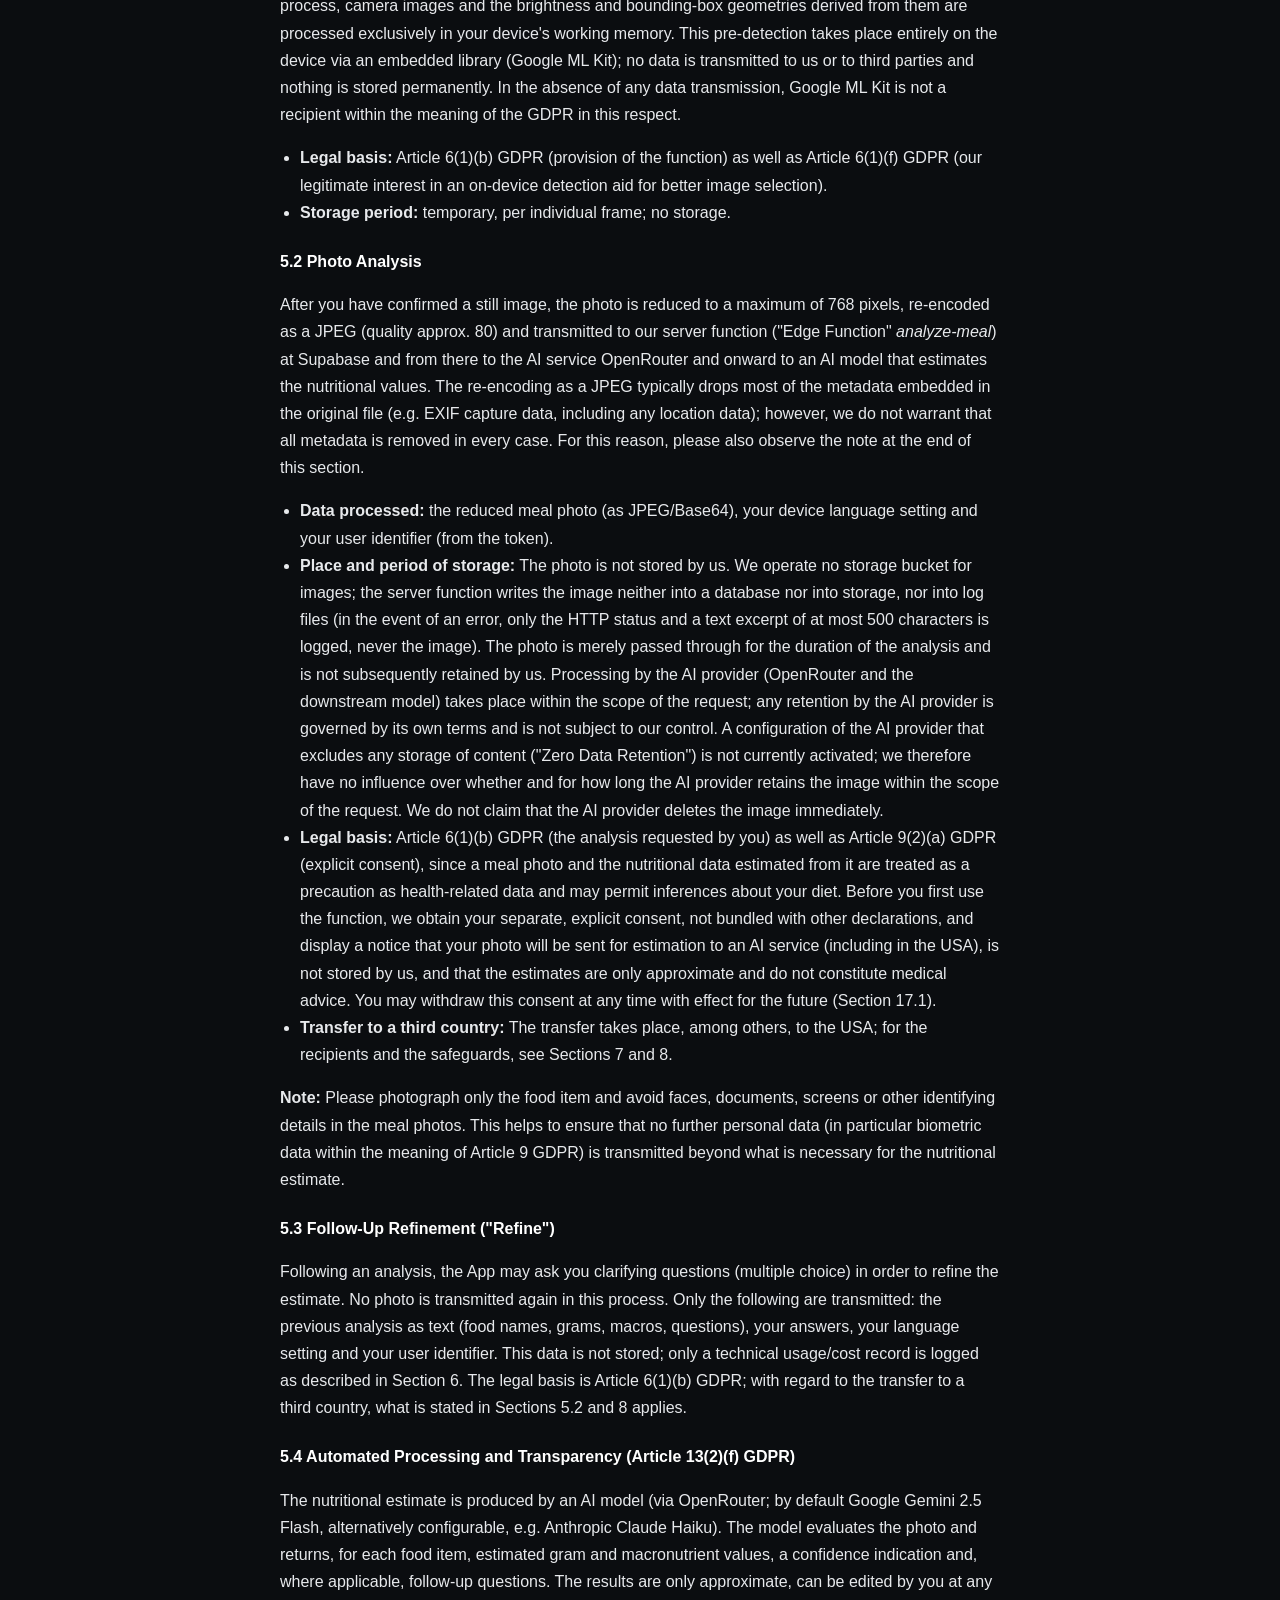
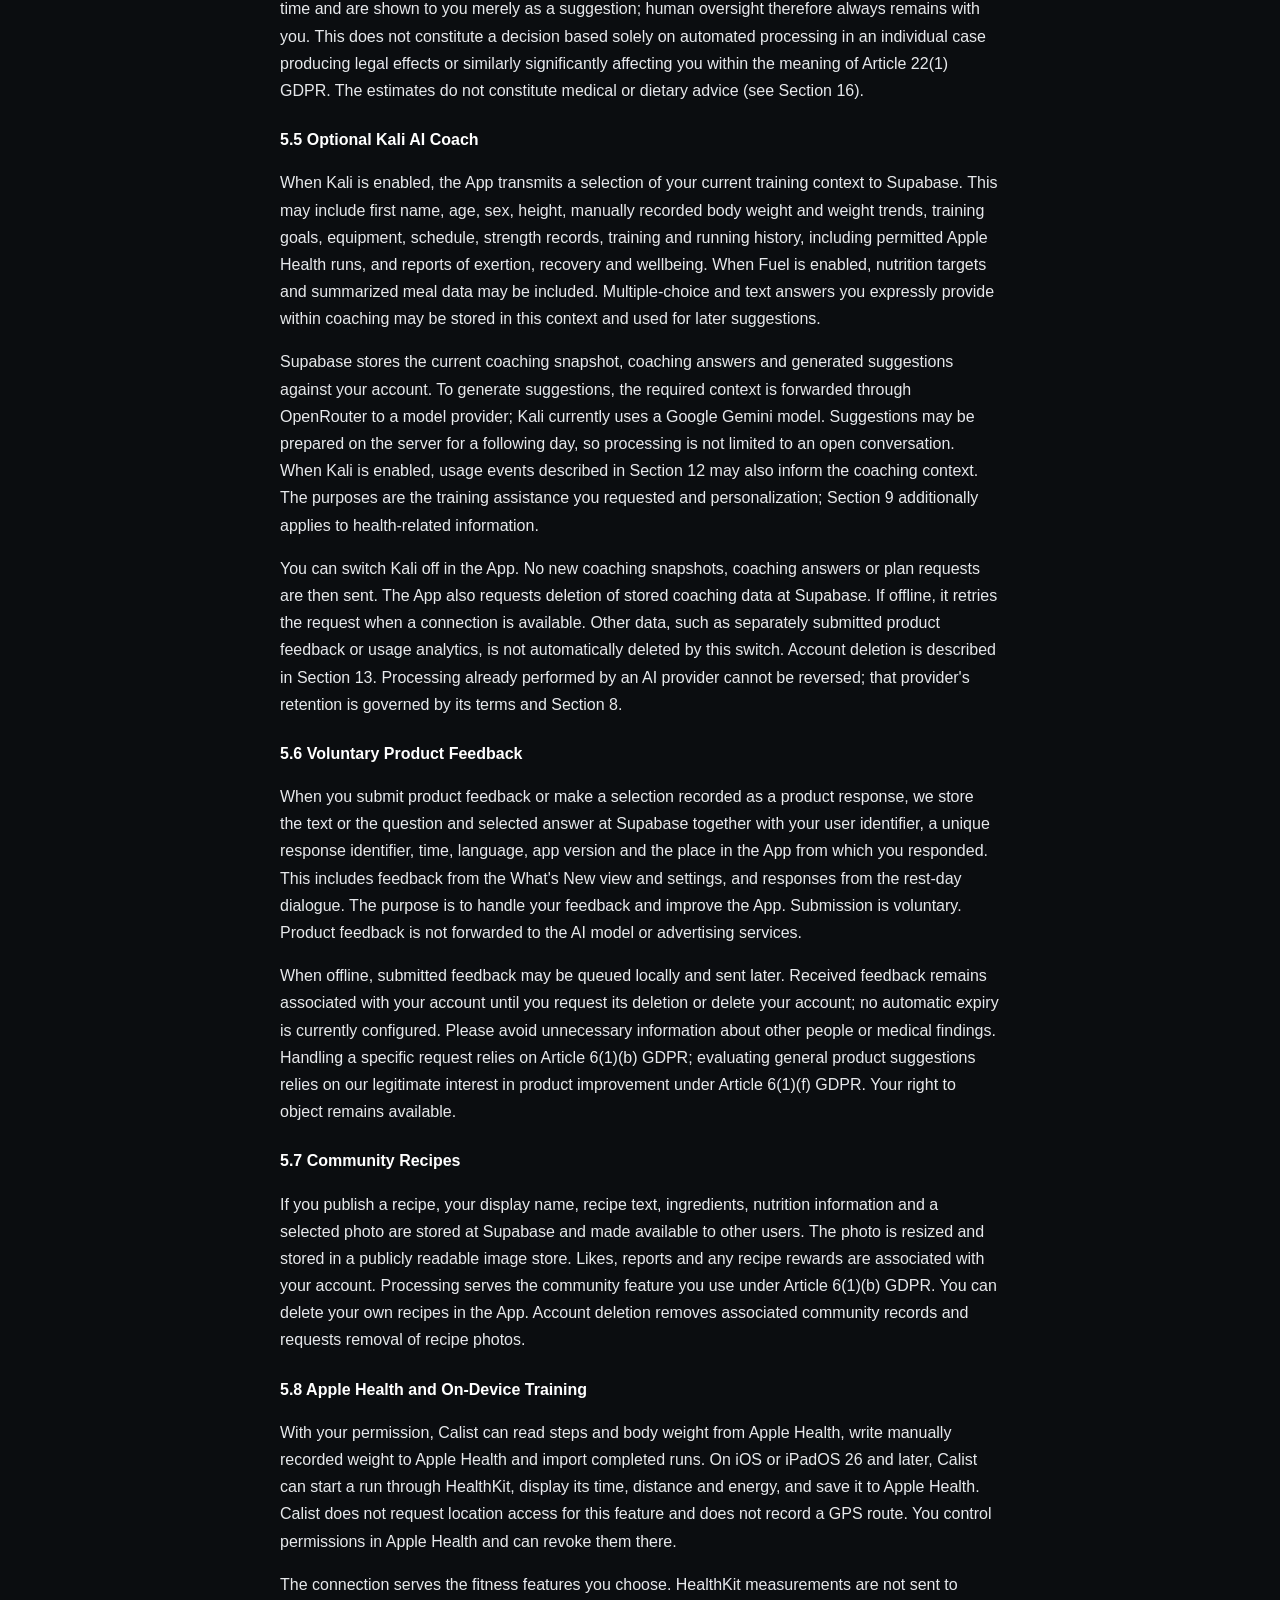
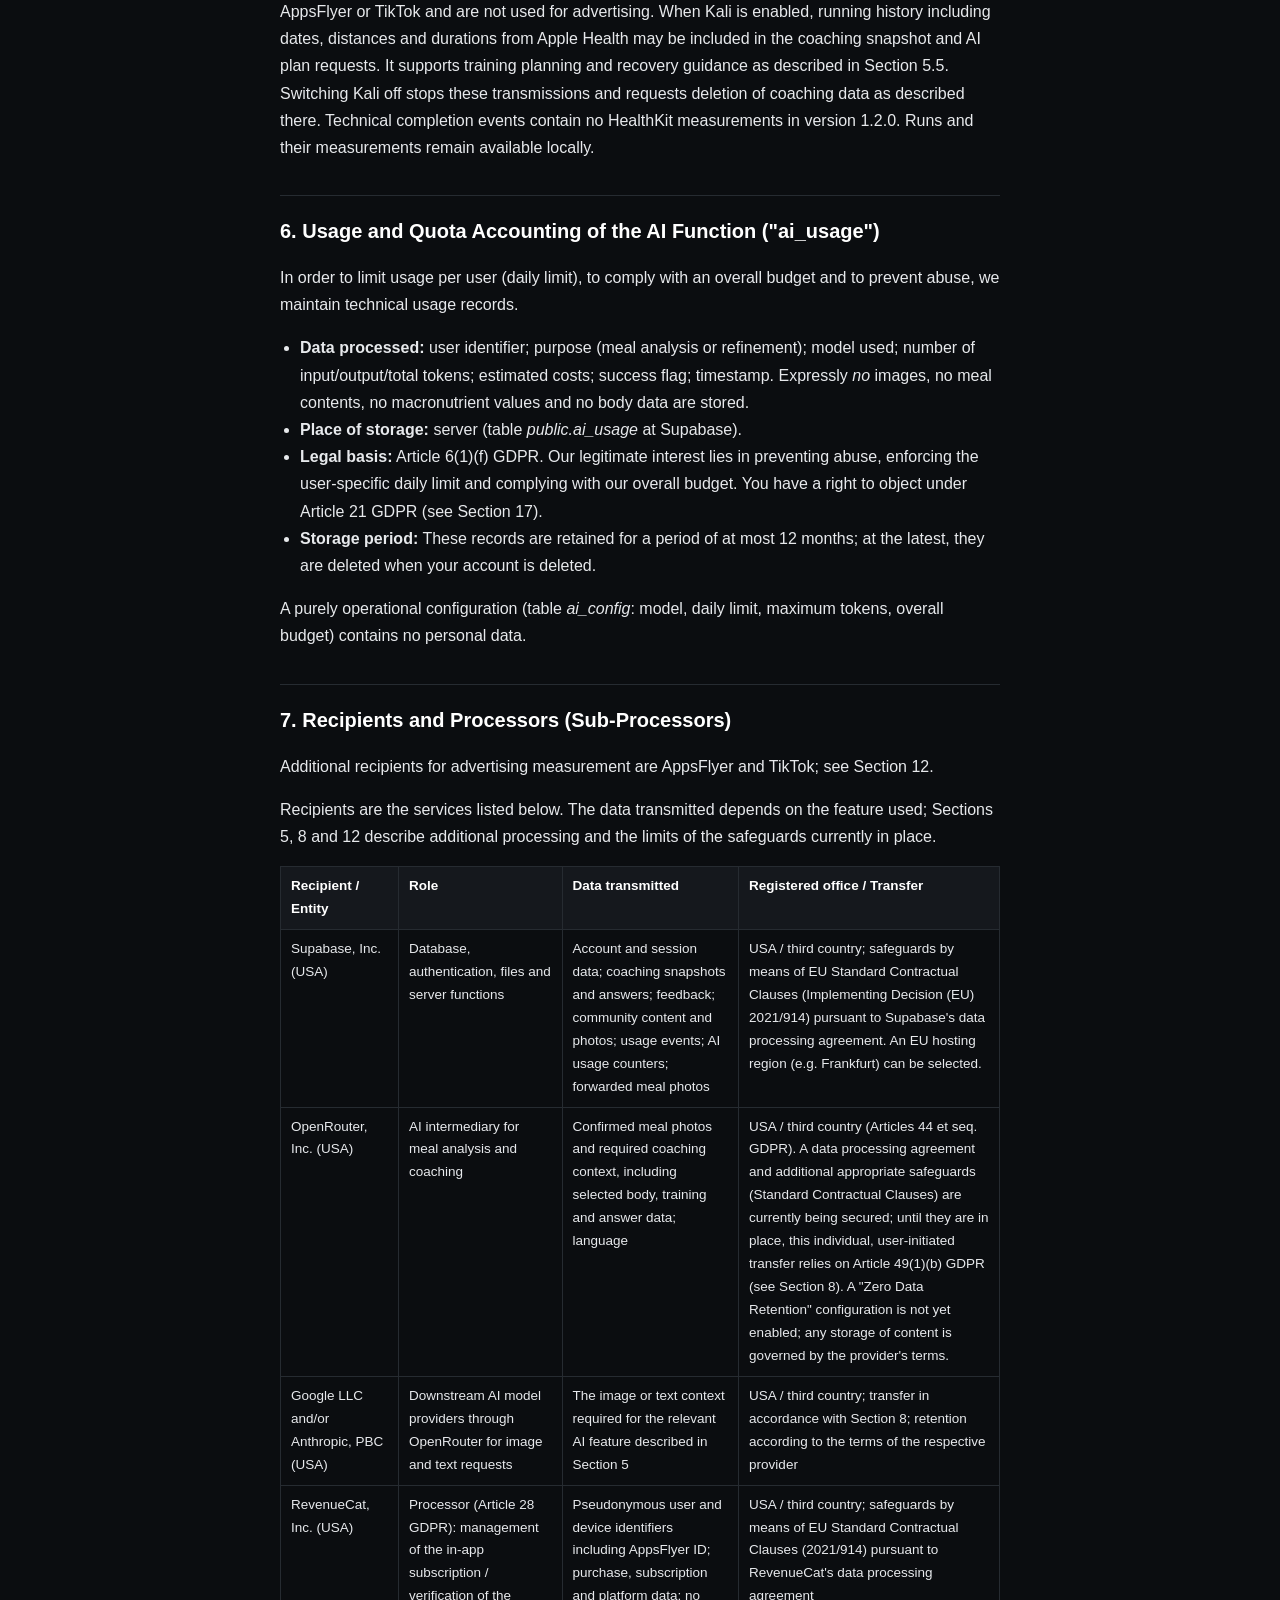
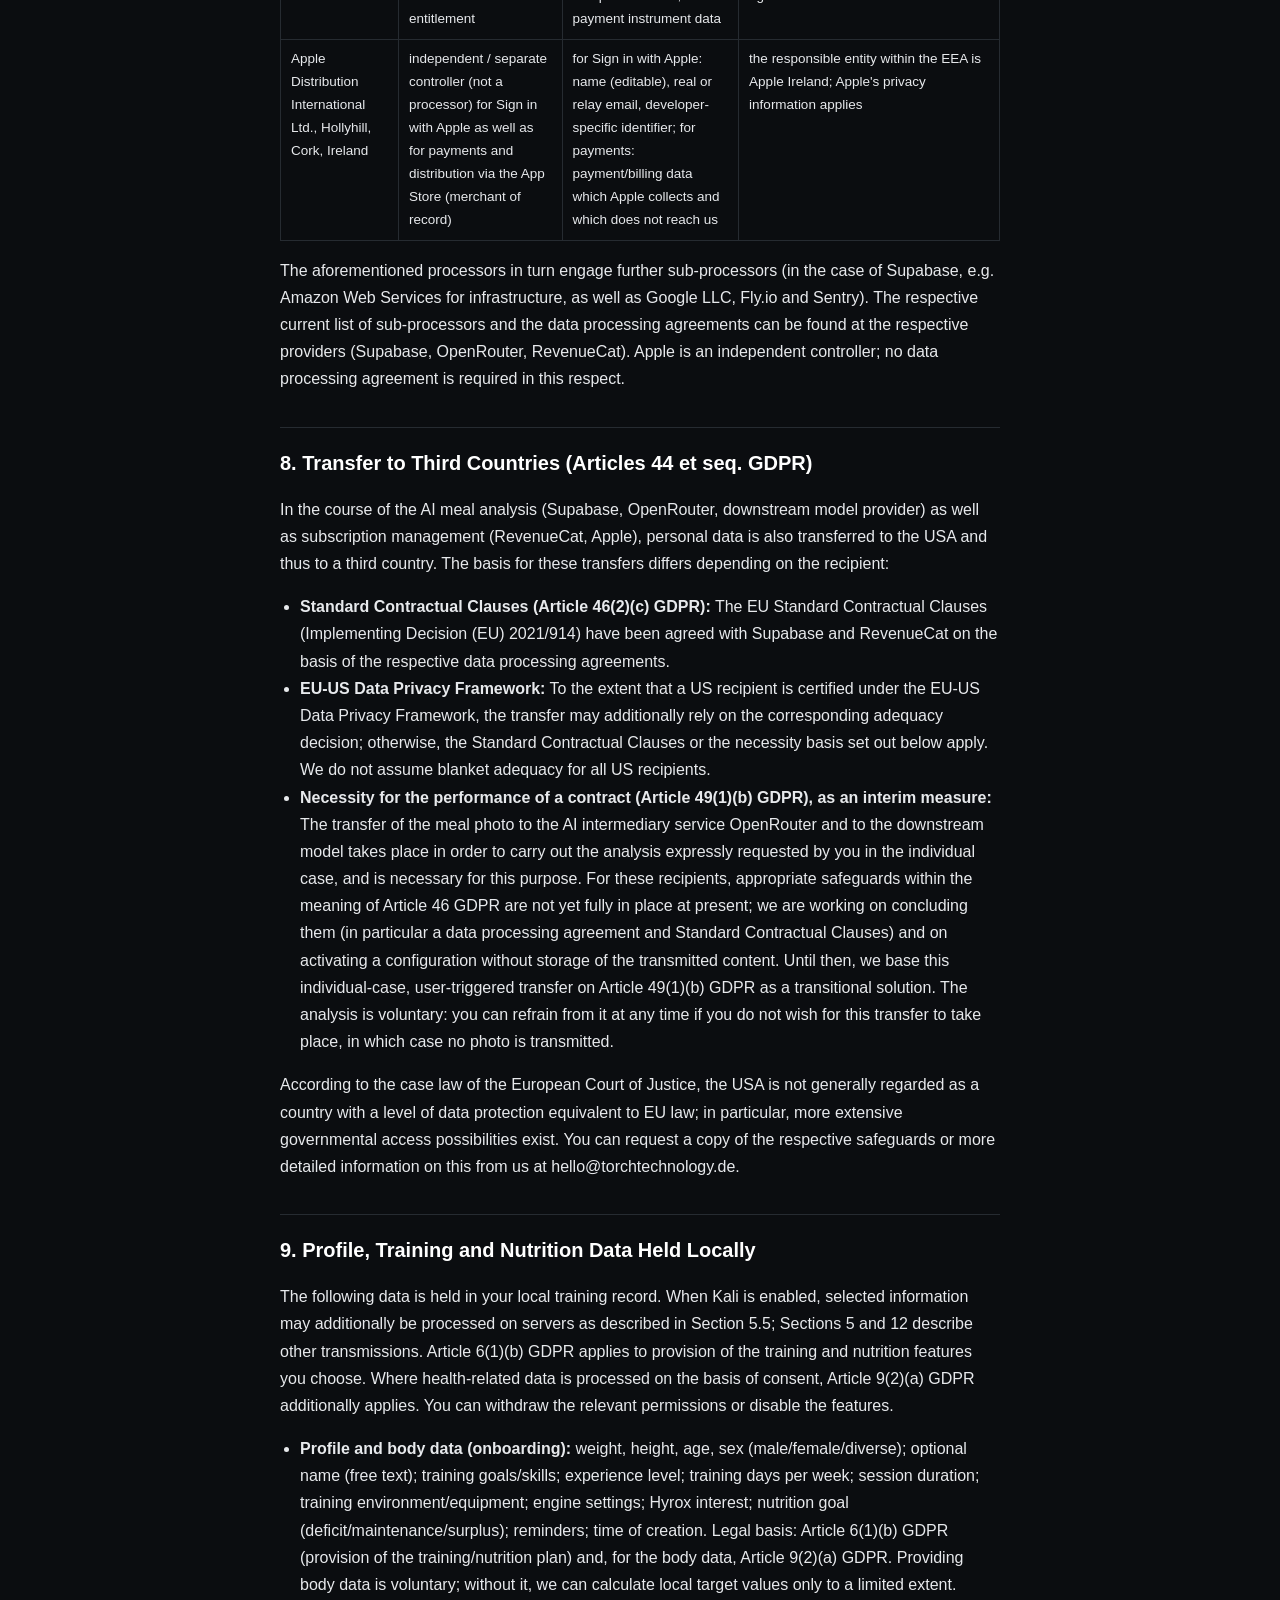
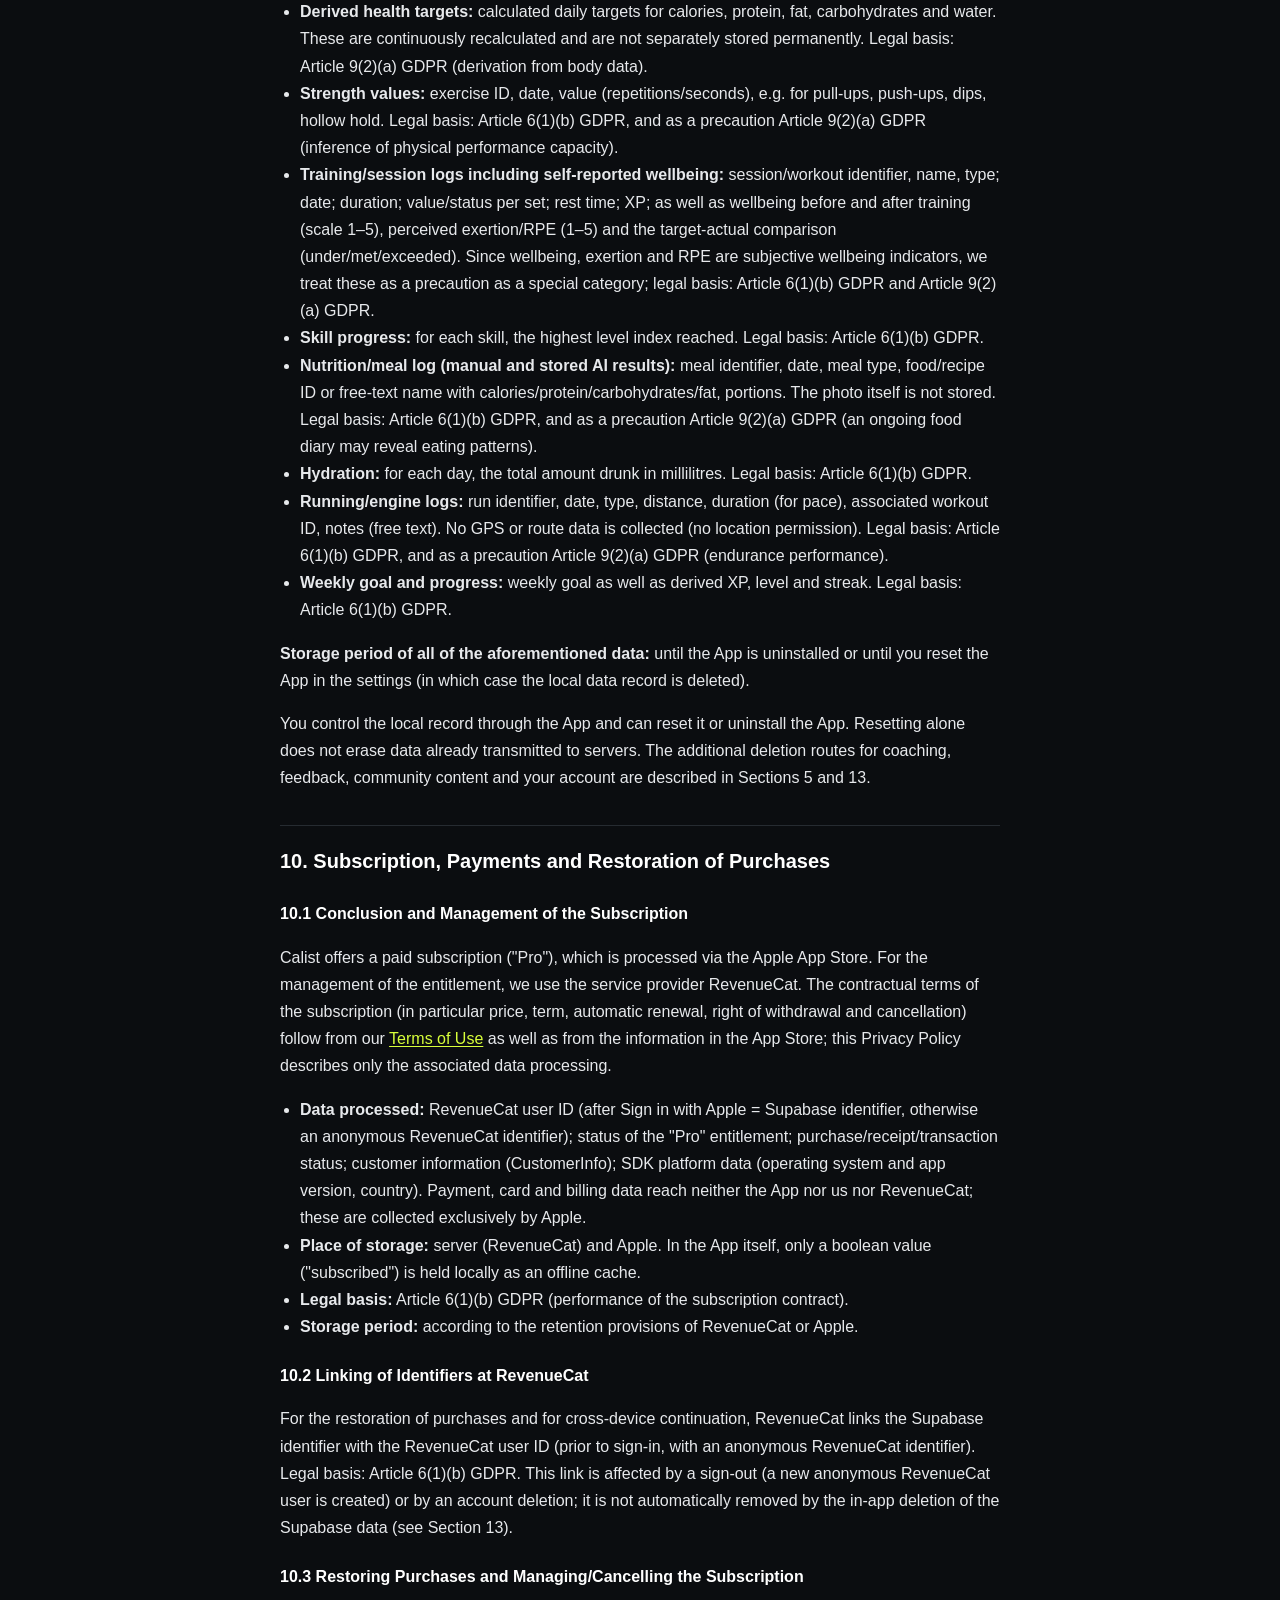
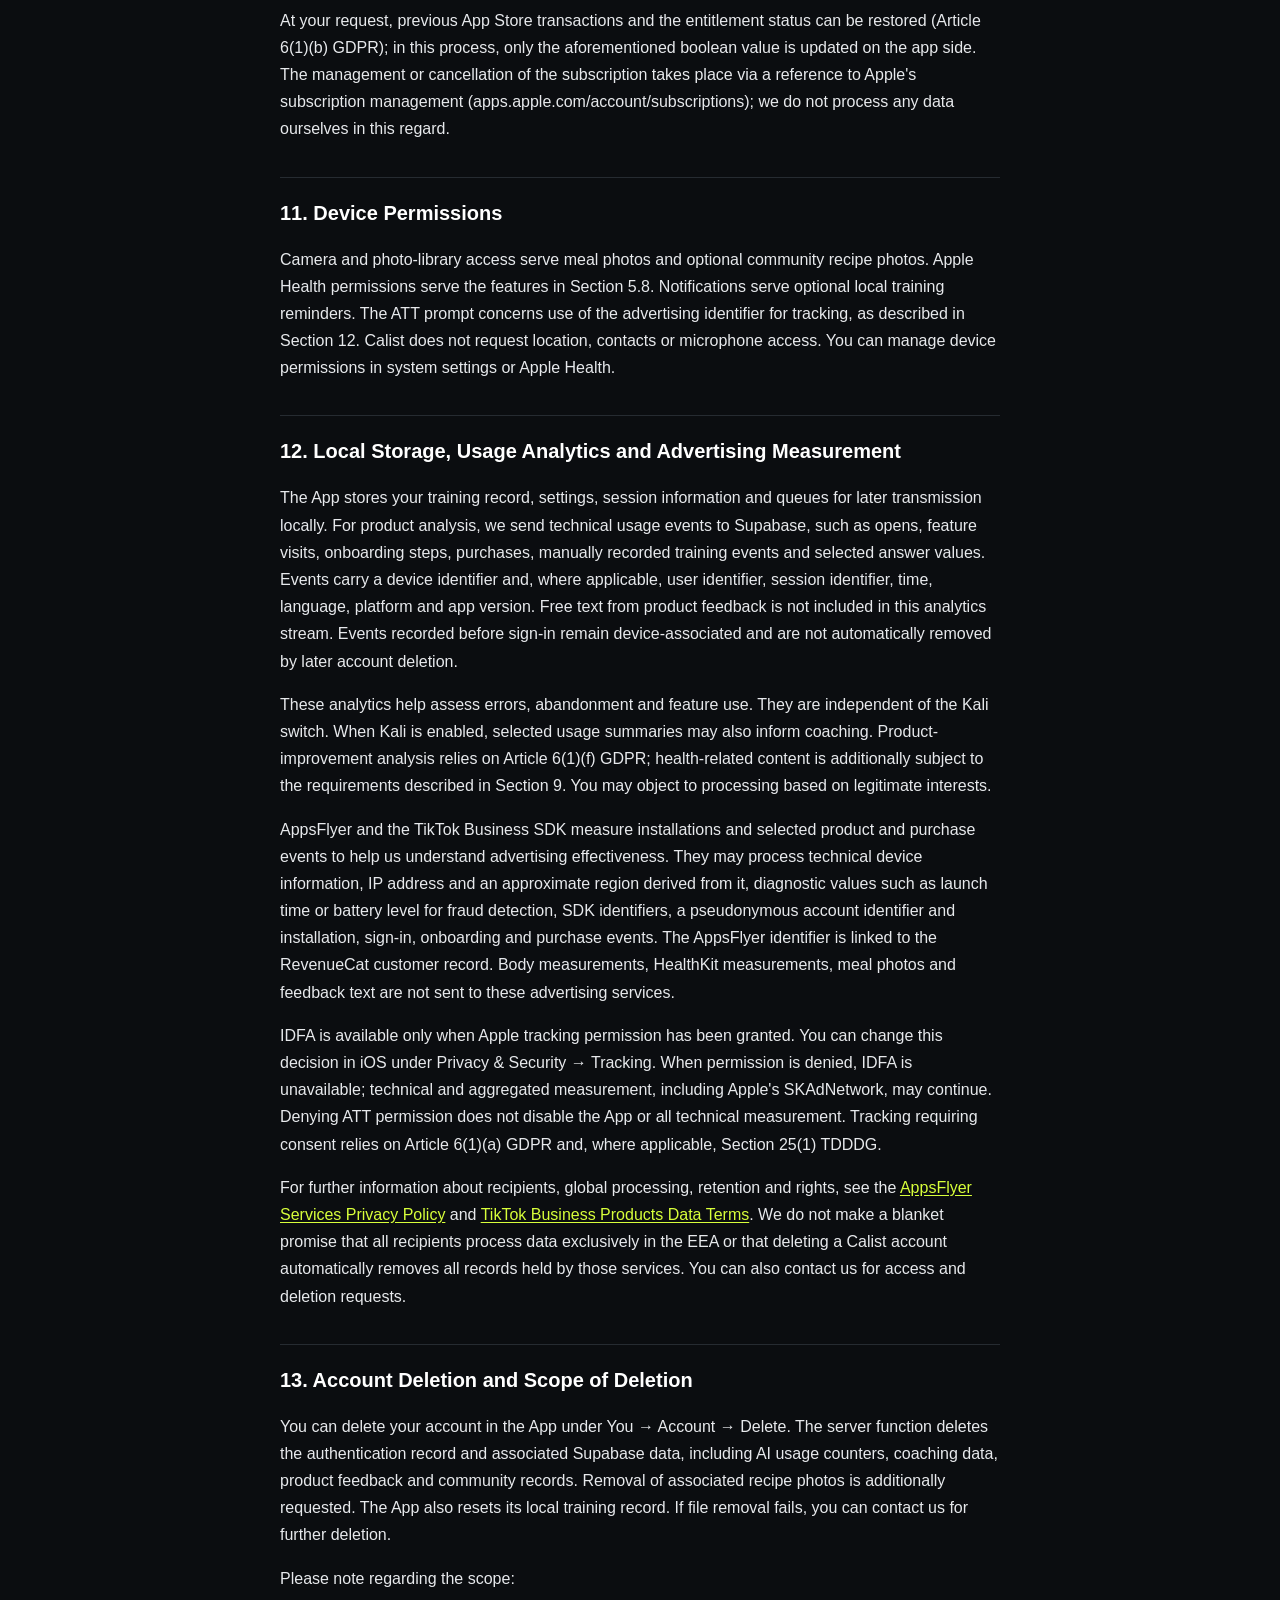
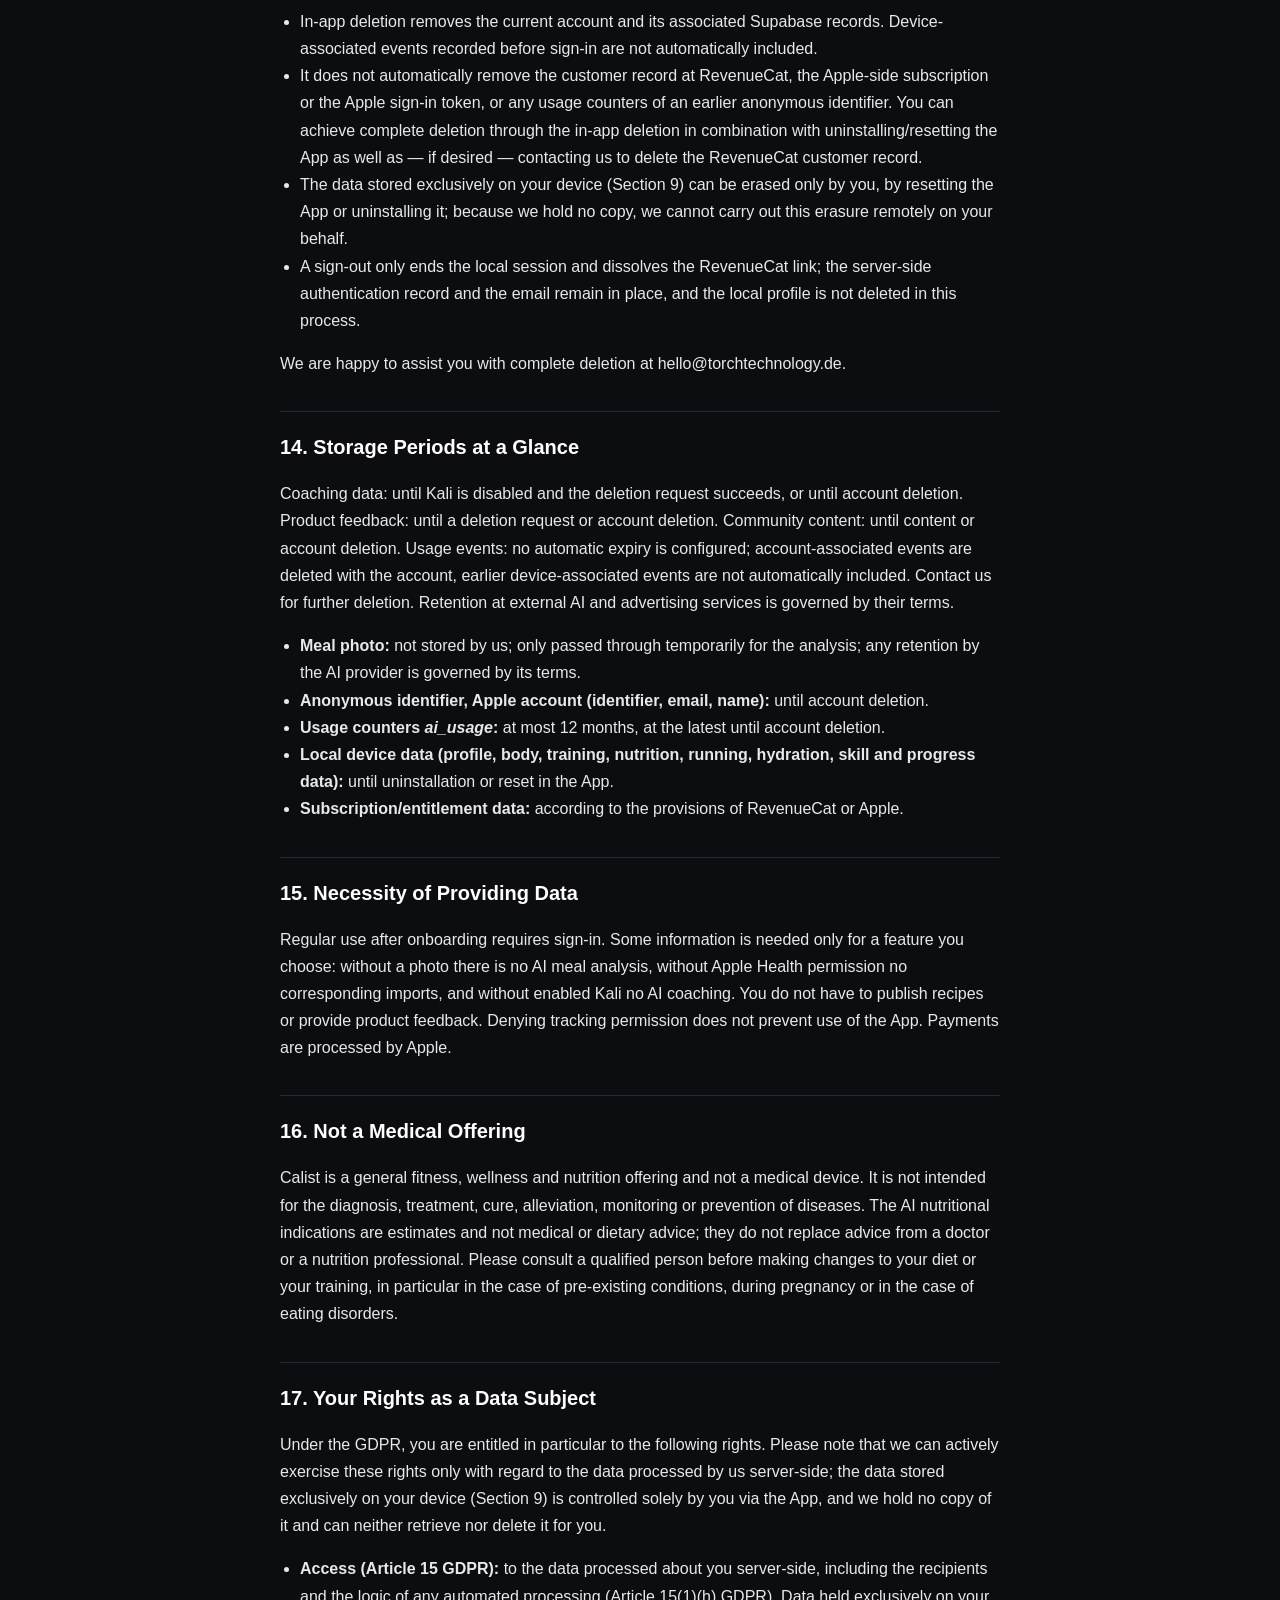
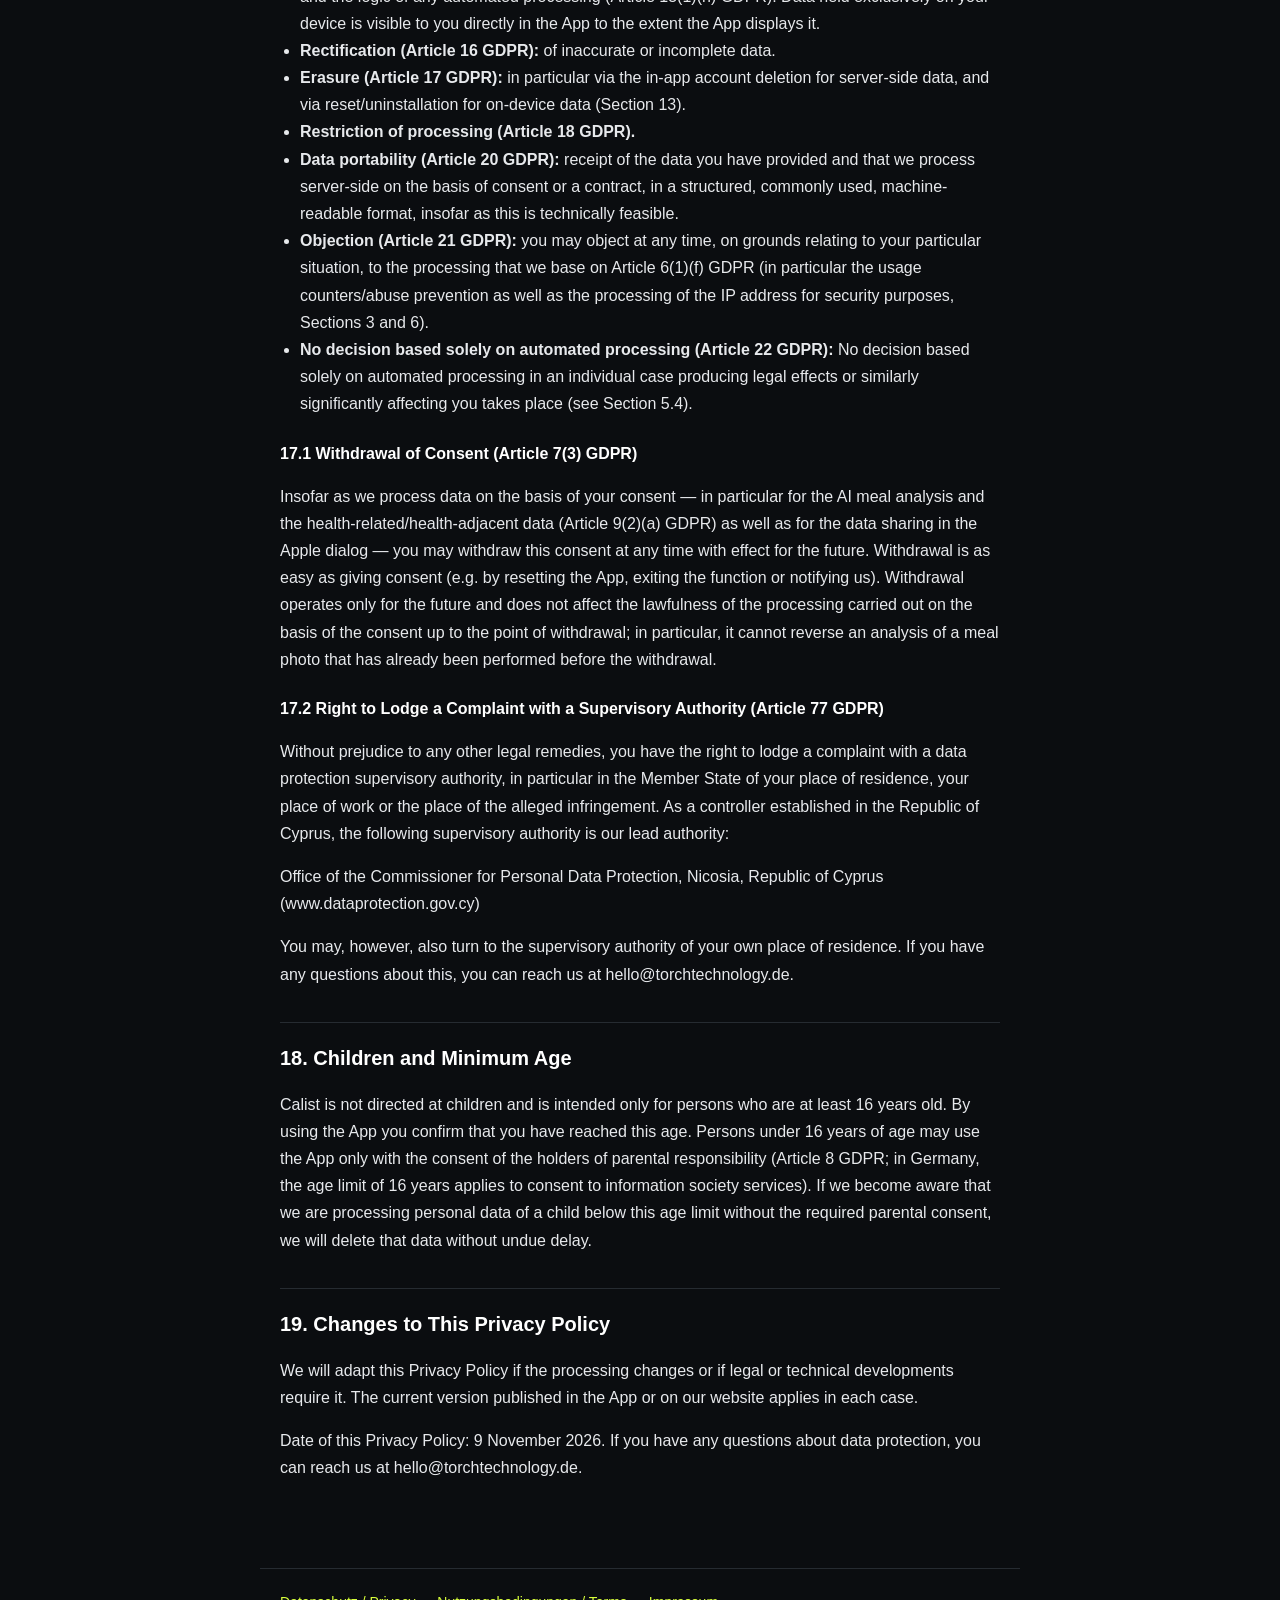
==== commit f177a792: "Calist gehört jetzt zur TORCHTECHNOLOGY LTD: Anbieter, Kontakt und Adresse Seit der App-Übertragung " ====
--- a/datenschutz.html
+++ b/datenschutz.html
@@ -18,16 +18,16 @@
 <p>Calist verbindet Training, Skills, Ernährung und optionale Apple-Health-Funktionen. Ihr vollständiger Trainingsstand wird lokal auf dem Gerät geführt. Für Anmeldung, Abonnements, KI-Funktionen, Community-Rezepte, freiwilliges Feedback sowie Nutzungs- und Werbemessung werden die nachfolgend beschriebenen Daten auch außerhalb Ihres Geräts verarbeitet. Insbesondere kann der eingeschaltete Coach Kali ausgewählte Trainings-, Körper- und Ernährungsdaten an unseren Server und einen KI-Anbieter übertragen.</p>
 <p>Diese Datenschutzerklärung ergänzt unser <a href="https://pyfinn.github.io/calist-legal/impressum.html">Impressum</a> (Anbieterkennzeichnung) und unsere <a href="https://pyfinn.github.io/calist-legal/nutzungsbedingungen.html">Nutzungsbedingungen</a>. Den dort enthaltenen Hinweis, dass Calist ein allgemeines Fitness‑ und Wellnessangebot und kein Medizinprodukt ist, finden Sie auch in Abschnitt 16 dieser Erklärung.</p>
 <h2>1. Verantwortlicher und Kontakt</h2>
-<p>Verantwortlicher im Sinne des Art. 4 Nr. 7 DSGVO und Diensteanbieter im Sinne des § 5 Digitale‑Dienste‑Gesetz (DDG) ist:</p>
-<ul>
-<li>Finn Klapper</li>
-<li>Amrumer Str. 16, Apartment 57<br/>13353 Berlin</li>
-<li>E‑Mail: finn.klapper77@gmail.com</li>
-<li>Einzelunternehmer (keine Eintragung im Handelsregister)</li>
-</ul>
-<p>Für alle Anliegen und Anfragen zum Datenschutz sowie zur Ausübung Ihrer Rechte können Sie sich unter den vorstehenden Kontaktdaten, insbesondere per E‑Mail an finn.klapper77@gmail.com, an uns wenden.</p>
+<p>Verantwortlicher im Sinne des Art. 4 Nr. 7 DSGVO ist:</p>
+<ul>
+<li>TORCHTECHNOLOGY LTD (Marke „Torch Technology“)</li>
+<li>Private Company Limited by Shares nach dem Companies Law (Cap. 113) der Republik Zypern, Registernummer HE 496008</li>
+<li>Eingetragener Sitz: 25 Martiou 27, D. Michael Tower, Flat/Office 105A, Egkomi, 2408 Nicosia, Republik Zypern</li>
+<li>E‑Mail: hello@torchtechnology.de</li>
+</ul>
+<p>Für alle Anliegen und Anfragen zum Datenschutz sowie zur Ausübung Ihrer Rechte können Sie sich unter den vorstehenden Kontaktdaten, insbesondere per E‑Mail an hello@torchtechnology.de, an uns wenden.</p>
 <h3>1.1 Datenschutzbeauftragter und EU‑Vertreter</h3>
-<p>Wir sind gesetzlich nicht verpflichtet, einen Datenschutzbeauftragten zu benennen, und haben keinen bestellt. Die Voraussetzungen des § 38 BDSG (in der Regel ständige Beschäftigung von mindestens 20 Personen mit der automatisierten Verarbeitung personenbezogener Daten) sind nicht erfüllt. Da der Verantwortliche in Deutschland und damit in der Europäischen Union niedergelassen ist, ist auch kein Vertreter nach Art. 27 DSGVO erforderlich.</p>
+<p>Wir sind nach Art. 37 DSGVO nicht verpflichtet, einen Datenschutzbeauftragten zu benennen, und haben keinen bestellt. Da der Verantwortliche in der Republik Zypern und damit in der Europäischen Union niedergelassen ist, ist kein Vertreter nach Art. 27 DSGVO erforderlich.</p>
 <h2>2. Überblick über lokale Daten und Serververarbeitung</h2><p>Profil, Trainingshistorie, Bestwerte, Skill-Fortschritt, Mahlzeiten, Wasser, Gewichtsverlauf und App-Einstellungen werden lokal gespeichert. Calist bietet keine vollständige Sicherung oder Wiederherstellung dieses lokalen Trainingsstands aus der Cloud.</p><p>Serverseitig verarbeitet Supabase die Konto- und Sitzungsdaten, KI-Nutzungszähler, ausgewählte Coaching-Daten und Antworten, Community-Inhalte, freiwilliges Produktfeedback sowie Nutzungsereignisse. Bei der KI-Mahlzeitenanalyse wird das bestätigte Foto durch unseren Server zu OpenRouter und dem jeweiligen Modellanbieter weitergeleitet. Community-Rezeptfotos werden dagegen gespeichert und anderen Nutzern angezeigt. RevenueCat und Apple verwalten Käufe und Berechtigungen. AppsFlyer und TikTok verarbeiten die unter Abschnitt 12 erläuterten Daten zur Werbemessung.</p>
 
 
@@ -38,7 +38,7 @@
 <li><strong>Verarbeitete Daten:</strong> zufällig erzeugte Nutzerkennung (UUID); Sitzungs‑ und Aktualisierungs‑Token (JWT); ein Kennzeichen „anonym“; sowie technische Sitzungs‑ und Sicherheitsmetadaten, die vom Authentifizierungsdienst (Supabase GoTrue) verwaltet werden, insbesondere IP‑Adresse, User‑Agent und Zeitstempel.</li>
 <li><strong>Speicherort:</strong> Server (Supabase).</li>
 <li><strong>Rechtsgrundlage:</strong> Art. 6 Abs. 1 lit. b DSGVO (die Kennung ist erforderlich, um die von Ihnen angeforderte Analyse bereitzustellen und das nutzerbezogene Kontingent zu führen) sowie Art. 6 Abs. 1 lit. f DSGVO. Unser berechtigtes Interesse besteht in der Missbrauchs‑ und Kostenkontrolle sowie – hinsichtlich der IP‑Adresse – in der Gewährleistung der Sicherheit des Dienstes.</li>
-<li><strong>Speicherdauer:</strong> bis zur Löschung des Kontos in der App. Eine automatische Löschung erfolgt nicht; melden Sie sich später mit Apple an, wird die anonyme Kennung nicht in Ihr Apple‑Konto überführt, sondern bleibt als verwaiste Kennung bestehen, bis sie gelöscht wird (vgl. Abschnitt 4.2 und 13). Sie können die Löschung jederzeit über die in Abschnitt 13 beschriebenen Wege oder durch Kontaktaufnahme unter finn.klapper77@gmail.com veranlassen.</li>
+<li><strong>Speicherdauer:</strong> bis zur Löschung des Kontos in der App. Eine automatische Löschung erfolgt nicht; melden Sie sich später mit Apple an, wird die anonyme Kennung nicht in Ihr Apple‑Konto überführt, sondern bleibt als verwaiste Kennung bestehen, bis sie gelöscht wird (vgl. Abschnitt 4.2 und 13). Sie können die Löschung jederzeit über die in Abschnitt 13 beschriebenen Wege oder durch Kontaktaufnahme unter hello@torchtechnology.de veranlassen.</li>
 </ul>
 <h2>4. Optionale Anmeldung mit Apple („Sign in with Apple“)</h2>
 <p>Für die reguläre Nutzung melden Sie sich mit Apple oder mit E-Mail-Adresse und Passwort an. Bei der E-Mail-Anmeldung verarbeitet Supabase die E-Mail-Adresse, die zur Anmeldung erforderlichen Passwortdaten und Sitzungsmetadaten. Das Passwort wird nicht als Klartext in unserer Anwendungsdatenbank gespeichert. Bei der Anmeldung mit Apple gelten die folgenden Angaben.</p>
@@ -137,7 +137,7 @@
 <li><strong>EU‑US Data Privacy Framework:</strong> Soweit ein US‑Empfänger nach dem EU‑US Data Privacy Framework zertifiziert ist, kann sich die Übermittlung zusätzlich auf den entsprechenden Angemessenheitsbeschluss stützen; andernfalls gelten die Standardvertragsklauseln bzw. die nachstehende Erforderlichkeitsgrundlage. Eine pauschale Angemessenheit aller US‑Empfänger nehmen wir nicht an.</li>
 <li><strong>Erforderlichkeit für die Vertragserfüllung (Art. 49 Abs. 1 lit. b DSGVO):</strong> Die Übermittlung des Mahlzeitenfotos an den KI‑Vermittlungsdienst OpenRouter und das nachgelagerte Modell erfolgt, um die von Ihnen ausdrücklich angeforderte Analyse durchzuführen, und ist hierfür erforderlich. Für diese Empfänger sind geeignete Garantien im Sinne des Art. 46 DSGVO derzeit noch nicht vollständig eingerichtet; wir arbeiten an deren Abschluss (u. a. Auftragsverarbeitungsvertrag und Standardvertragsklauseln) und an der Aktivierung einer Konfiguration ohne Speicherung der übermittelten Inhalte. Bis dahin stützen wir diese Einzelfall‑Übermittlung auf Art. 49 Abs. 1 lit. b DSGVO. Sie können die Analyse jederzeit unterlassen, wenn Sie diese Übermittlung nicht wünschen.</li>
 </ul>
-<p>Die USA gelten nach der Rechtsprechung des Europäischen Gerichtshofs nicht generell als Land mit einem dem EU‑Recht gleichwertigen Datenschutzniveau; insbesondere bestehen weitergehende behördliche Zugriffsmöglichkeiten. Eine Kopie der jeweiligen Garantien bzw. nähere Informationen hierzu können Sie bei uns unter finn.klapper77@gmail.com anfordern.</p>
+<p>Die USA gelten nach der Rechtsprechung des Europäischen Gerichtshofs nicht generell als Land mit einem dem EU‑Recht gleichwertigen Datenschutzniveau; insbesondere bestehen weitergehende behördliche Zugriffsmöglichkeiten. Eine Kopie der jeweiligen Garantien bzw. nähere Informationen hierzu können Sie bei uns unter hello@torchtechnology.de anfordern.</p>
 <h2>9. Lokal geführte Profil-, Trainings- und Ernährungsdaten</h2>
 <p>Die folgenden Daten werden im lokalen Trainingsstand geführt. Bei eingeschaltetem Kali können ausgewählte Angaben nach Abschnitt 5.5 zusätzlich serverseitig verarbeitet werden; weitere Übermittlungen sind in den Abschnitten 5 und 12 beschrieben. Für die Bereitstellung der gewählten Trainings- und Ernährungsfunktionen gilt Art. 6 Abs. 1 lit. b DSGVO. Soweit gesundheitsbezogene Daten auf Grundlage einer Einwilligung verarbeitet werden, gilt zusätzlich Art. 9 Abs. 2 lit. a DSGVO. Sie können entsprechende Freigaben und Funktionen widerrufen beziehungsweise abschalten.</p>
 <ul>
@@ -177,7 +177,7 @@
 <li>Sie entfernt nicht automatisch den Kundendatensatz bei RevenueCat, das Apple‑seitige Abonnement bzw. das Apple‑Anmelde‑Token sowie etwaige Nutzungszähler einer früheren anonymen Kennung. Eine vollständige Löschung erreichen Sie durch die In‑App‑Löschung in Verbindung mit der Deinstallation/Zurücksetzung der App sowie – auf Wunsch – einer Kontaktaufnahme mit uns zur Löschung des RevenueCat‑Kundendatensatzes.</li>
 <li>Eine Abmeldung („Sign‑out“) beendet nur die lokale Sitzung und löst die RevenueCat‑Verknüpfung; der serverseitige Authentifizierungsdatensatz und die E‑Mail bleiben dabei bestehen, und das lokale Profil wird hierbei nicht gelöscht.</li>
 </ul>
-<p>Gern unterstützen wir Sie bei der vollständigen Löschung unter finn.klapper77@gmail.com.</p>
+<p>Gern unterstützen wir Sie bei der vollständigen Löschung unter hello@torchtechnology.de.</p>
 <h2>14. Speicherdauer im Überblick</h2><p>Coaching-Daten: bis zum Abschalten von Kali und erfolgreicher Ausführung der Löschanfrage oder bis zur Kontolöschung. Produktfeedback: bis zur Löschanfrage oder Kontolöschung. Community-Inhalte: bis zur Löschung des Inhalts oder des Kontos. Nutzungsereignisse: keine automatische Frist eingerichtet; kontobezogene Ereignisse werden mit dem Konto gelöscht, frühere Geräte-Ereignisse nicht automatisch. Für eine weitergehende Löschung kontaktieren Sie uns. Aufbewahrung bei externen KI- und Werbediensten richtet sich nach deren Bedingungen.</p>
 <ul>
 <li><strong>Mahlzeitenfoto:</strong> von uns nicht gespeichert; nur vorübergehend für die Analyse durchgeleitet; eine etwaige Aufbewahrung beim KI‑Anbieter richtet sich nach dessen Bedingungen.</li>
@@ -205,29 +205,29 @@
 <h3>17.1 Widerruf von Einwilligungen (Art. 7 Abs. 3 DSGVO)</h3>
 <p>Soweit wir Daten aufgrund Ihrer Einwilligung verarbeiten – insbesondere bei der KI‑Mahlzeitenanalyse und den gesundheitsbezogenen/gesundheitsnahen Daten (Art. 9 Abs. 2 lit. a DSGVO) sowie bei der Datenfreigabe im Apple‑Dialog – können Sie diese Einwilligung jederzeit mit Wirkung für die Zukunft widerrufen. Der Widerruf ist so einfach wie die Erteilung der Einwilligung (z. B. durch Zurücksetzen der App, Beenden der Funktion oder Mitteilung an uns). Die Rechtmäßigkeit der bis zum Widerruf erfolgten Verarbeitung bleibt unberührt.</p>
 <h3>17.2 Beschwerderecht bei einer Aufsichtsbehörde (Art. 77 DSGVO)</h3>
-<p>Unbeschadet anderer Rechtsbehelfe haben Sie das Recht, sich bei einer Datenschutz‑Aufsichtsbehörde zu beschweren, insbesondere in dem Mitgliedstaat Ihres Aufenthaltsorts, Ihres Arbeitsplatzes oder des Orts des mutmaßlichen Verstoßes. Für uns zuständig ist die folgende Aufsichtsbehörde (Landesdatenschutzbehörde des Bundeslandes, in dem der Verantwortliche niedergelassen ist):</p>
-<p>Berliner Beauftragte für Datenschutz und Informationsfreiheit, Alt-Moabit 59–61, 10555 Berlin (www.datenschutz-berlin.de)</p>
-<p>Sie können sich jedoch auch an die Aufsichtsbehörde Ihres eigenen Aufenthaltsorts wenden. Bei Fragen hierzu erreichen Sie uns unter finn.klapper77@gmail.com.</p>
+<p>Unbeschadet anderer Rechtsbehelfe haben Sie das Recht, sich bei einer Datenschutz‑Aufsichtsbehörde zu beschweren, insbesondere in dem Mitgliedstaat Ihres Aufenthaltsorts, Ihres Arbeitsplatzes oder des Orts des mutmaßlichen Verstoßes. Für uns als in der Republik Zypern niedergelassenen Verantwortlichen ist federführend die folgende Aufsichtsbehörde zuständig:</p>
+<p>Office of the Commissioner for Personal Data Protection, Nikosia, Republik Zypern (www.dataprotection.gov.cy)</p>
+<p>Sie können sich jedoch auch an die Aufsichtsbehörde Ihres eigenen Aufenthaltsorts wenden. Bei Fragen hierzu erreichen Sie uns unter hello@torchtechnology.de.</p>
 <h2>18. Kinder und Mindestalter</h2>
 <p>Calist richtet sich nicht an Kinder. Die App darf nur von Personen genutzt werden, die mindestens 16 Jahre alt sind. Personen unter 16 Jahren dürfen die App nur mit Zustimmung der Träger der elterlichen Verantwortung nutzen (Art. 8 DSGVO; in Deutschland gilt für die Einwilligung in Dienste der Informationsgesellschaft die Altersgrenze von 16 Jahren). Erlangen wir Kenntnis davon, dass wir ohne erforderliche Zustimmung Daten von Kindern verarbeiten, löschen wir diese.</p>
 <h2>19. Änderungen dieser Datenschutzerklärung</h2>
 <p>Wir passen diese Datenschutzerklärung an, wenn sich die Verarbeitung ändert oder rechtliche bzw. technische Entwicklungen dies erfordern. Es gilt jeweils die in der App bzw. auf unserer Website veröffentlichte aktuelle Fassung.</p>
-<p>Stand dieser Datenschutzerklärung: 14. Juni 2026. Bei Fragen zum Datenschutz erreichen Sie uns unter finn.klapper77@gmail.com.</p></section>
+<p>Stand dieser Datenschutzerklärung: 9. November 2026. Bei Fragen zum Datenschutz erreichen Sie uns unter hello@torchtechnology.de.</p></section>
 <section class="lang lang-en"><p class="disclaimer">English translation for convenience; the German version is legally binding. Updated: 9 September 2026. Functionality described: Calist 1.2.0.</p><h1>Privacy Policy for the Calist App</h1>
 <p>By means of this Privacy Policy we inform you, in accordance with Articles 13 and 14 of the General Data Protection Regulation (GDPR), about which personal data we process in connection with the mobile application "Calist" (hereinafter the "App"), for which purposes and on which legal basis this takes place, to whom data is disclosed, how long we store it and what rights you are entitled to.</p>
 <p>Calist combines training, Skills, nutrition and optional Apple Health features. Your complete training record is held locally on your device. The data described below is also processed outside your device for sign-in, subscriptions, AI features, community recipes, voluntary feedback, usage analytics and advertising measurement. In particular, when enabled, the Kali coach can transmit selected training, body and nutrition data to our server and an AI provider.</p>
 <p>This Privacy Policy supplements our <a href="https://pyfinn.github.io/calist-legal/impressum.html">Legal Notice</a> (provider identification) and our <a href="https://pyfinn.github.io/calist-legal/nutzungsbedingungen.html">Terms of Use</a>. The notice contained there that Calist is a general fitness and wellness offering and not a medical device is also set out in Section 16 of this Policy.</p>
 <h2>1. Controller and Contact</h2>
-<p>The controller within the meaning of Article 4(7) GDPR and the service provider within the meaning of Section 5 of the German Digital Services Act (DDG) is:</p>
-<ul>
-<li>Finn Klapper</li>
-<li>Amrumer Str. 16, Apartment 57<br/>13353 Berlin</li>
-<li>Email: finn.klapper77@gmail.com</li>
-<li>Sole proprietor (not entered in a commercial register)</li>
-</ul>
-<p>For all matters and enquiries relating to data protection, as well as to exercise your rights, you may contact us using the contact details set out above, in particular by email to finn.klapper77@gmail.com.</p>
+<p>The controller within the meaning of Article 4(7) GDPR is:</p>
+<ul>
+<li>TORCHTECHNOLOGY LTD (brand “Torch Technology”)</li>
+<li>Private Company Limited by Shares under the Companies Law (Cap. 113) of the Republic of Cyprus, company registration number HE 496008</li>
+<li>Registered office: 25 Martiou 27, D. Michael Tower, Flat/Office 105A, Egkomi, 2408 Nicosia, Republic of Cyprus</li>
+<li>Email: hello@torchtechnology.de</li>
+</ul>
+<p>For all matters and enquiries relating to data protection, as well as to exercise your rights, you may contact us using the contact details set out above, in particular by email to hello@torchtechnology.de.</p>
 <h3>1.1 Data Protection Officer and EU Representative</h3>
-<p>We are not legally required to appoint a data protection officer and have not appointed one. The conditions of Section 38 of the German Federal Data Protection Act (BDSG) (as a rule, the permanent employment of at least 20 persons in the automated processing of personal data) are not met. As the controller is established in Germany and thus within the European Union, no representative pursuant to Article 27 GDPR is required either.</p>
+<p>We are not required under Article 37 GDPR to appoint a data protection officer and have not appointed one. As the controller is established in the Republic of Cyprus and thus within the European Union, no representative pursuant to Article 27 GDPR is required.</p>
 <h2>2. Overview of Local Data and Server Processing</h2><p>Your profile, training history, strength records, Skill progress, meals, water, weight history and app settings are stored locally. Calist does not provide a complete cloud backup or restoration of this local training record.</p><p>Supabase processes account and session data, AI usage counters, selected coaching data and answers, community content, voluntary product feedback and usage events. For AI meal analysis, our server forwards the confirmed photo to OpenRouter and the relevant model provider. Community recipe photos are stored and displayed to other users. RevenueCat and Apple manage purchases and entitlements. AppsFlyer and TikTok process the advertising measurement data described in Section 12.</p>
 
 
@@ -238,7 +238,7 @@
 <li><strong>Data processed:</strong> a randomly generated user identifier (UUID); session and refresh tokens (JWT); an "anonymous" flag; as well as technical session and security metadata managed by the authentication service (Supabase GoTrue), in particular IP address, user agent and timestamps.</li>
 <li><strong>Place of storage:</strong> server (Supabase).</li>
 <li><strong>Legal basis:</strong> Article 6(1)(b) GDPR (the identifier is necessary in order to provide the analysis you have requested and to maintain the user-specific quota) as well as Article 6(1)(f) GDPR. Our legitimate interest lies in abuse and cost control and — with regard to the IP address — in ensuring the security of the service.</li>
-<li><strong>Storage period:</strong> until the account is deleted in the App. No automatic deletion takes place; if you later sign in with Apple, the anonymous identifier is not transferred into your Apple account but remains as an orphaned identifier until it is deleted (cf. Sections 4.2 and 13). You can request deletion at any time via the means described in Section 13 or by contacting us at finn.klapper77@gmail.com.</li>
+<li><strong>Storage period:</strong> until the account is deleted in the App. No automatic deletion takes place; if you later sign in with Apple, the anonymous identifier is not transferred into your Apple account but remains as an orphaned identifier until it is deleted (cf. Sections 4.2 and 13). You can request deletion at any time via the means described in Section 13 or by contacting us at hello@torchtechnology.de.</li>
 </ul>
 <h2>4. Optional Sign in with Apple</h2>
 <p>For regular use, you sign in with Apple or with an email address and password. For email sign-in, Supabase processes your email address, the password data required for authentication and session metadata. Your password is not stored as plain text in our application database. The following information applies to Sign in with Apple.</p>
@@ -337,7 +337,7 @@
 <li><strong>EU-US Data Privacy Framework:</strong> To the extent that a US recipient is certified under the EU-US Data Privacy Framework, the transfer may additionally rely on the corresponding adequacy decision; otherwise, the Standard Contractual Clauses or the necessity basis set out below apply. We do not assume blanket adequacy for all US recipients.</li>
 <li><strong>Necessity for the performance of a contract (Article 49(1)(b) GDPR), as an interim measure:</strong> The transfer of the meal photo to the AI intermediary service OpenRouter and to the downstream model takes place in order to carry out the analysis expressly requested by you in the individual case, and is necessary for this purpose. For these recipients, appropriate safeguards within the meaning of Article 46 GDPR are not yet fully in place at present; we are working on concluding them (in particular a data processing agreement and Standard Contractual Clauses) and on activating a configuration without storage of the transmitted content. Until then, we base this individual-case, user-triggered transfer on Article 49(1)(b) GDPR as a transitional solution. The analysis is voluntary: you can refrain from it at any time if you do not wish for this transfer to take place, in which case no photo is transmitted.</li>
 </ul>
-<p>According to the case law of the European Court of Justice, the USA is not generally regarded as a country with a level of data protection equivalent to EU law; in particular, more extensive governmental access possibilities exist. You can request a copy of the respective safeguards or more detailed information on this from us at finn.klapper77@gmail.com.</p>
+<p>According to the case law of the European Court of Justice, the USA is not generally regarded as a country with a level of data protection equivalent to EU law; in particular, more extensive governmental access possibilities exist. You can request a copy of the respective safeguards or more detailed information on this from us at hello@torchtechnology.de.</p>
 <h2>9. Profile, Training and Nutrition Data Held Locally</h2>
 <p>The following data is held in your local training record. When Kali is enabled, selected information may additionally be processed on servers as described in Section 5.5; Sections 5 and 12 describe other transmissions. Article 6(1)(b) GDPR applies to provision of the training and nutrition features you choose. Where health-related data is processed on the basis of consent, Article 9(2)(a) GDPR additionally applies. You can withdraw the relevant permissions or disable the features.</p>
 <ul>
@@ -379,7 +379,7 @@
 <li>The data stored exclusively on your device (Section 9) can be erased only by you, by resetting the App or uninstalling it; because we hold no copy, we cannot carry out this erasure remotely on your behalf.</li>
 <li>A sign-out only ends the local session and dissolves the RevenueCat link; the server-side authentication record and the email remain in place, and the local profile is not deleted in this process.</li>
 </ul>
-<p>We are happy to assist you with complete deletion at finn.klapper77@gmail.com.</p>
+<p>We are happy to assist you with complete deletion at hello@torchtechnology.de.</p>
 <h2>14. Storage Periods at a Glance</h2><p>Coaching data: until Kali is disabled and the deletion request succeeds, or until account deletion. Product feedback: until a deletion request or account deletion. Community content: until content or account deletion. Usage events: no automatic expiry is configured; account-associated events are deleted with the account, earlier device-associated events are not automatically included. Contact us for further deletion. Retention at external AI and advertising services is governed by their terms.</p>
 <ul>
 <li><strong>Meal photo:</strong> not stored by us; only passed through temporarily for the analysis; any retention by the AI provider is governed by its terms.</li>
@@ -407,20 +407,20 @@
 <h3>17.1 Withdrawal of Consent (Article 7(3) GDPR)</h3>
 <p>Insofar as we process data on the basis of your consent — in particular for the AI meal analysis and the health-related/health-adjacent data (Article 9(2)(a) GDPR) as well as for the data sharing in the Apple dialog — you may withdraw this consent at any time with effect for the future. Withdrawal is as easy as giving consent (e.g. by resetting the App, exiting the function or notifying us). Withdrawal operates only for the future and does not affect the lawfulness of the processing carried out on the basis of the consent up to the point of withdrawal; in particular, it cannot reverse an analysis of a meal photo that has already been performed before the withdrawal.</p>
 <h3>17.2 Right to Lodge a Complaint with a Supervisory Authority (Article 77 GDPR)</h3>
-<p>Without prejudice to any other legal remedies, you have the right to lodge a complaint with a data protection supervisory authority, in particular in the Member State of your place of residence, your place of work or the place of the alleged infringement. The following supervisory authority is competent for us (the state data protection authority of the federal state in which the controller is established):</p>
-<p>Berlin Commissioner for Data Protection and Freedom of Information, Alt-Moabit 59–61, 10555 Berlin, Germany (www.datenschutz-berlin.de)</p>
-<p>You may, however, also turn to the supervisory authority of your own place of residence. If you have any questions about this, you can reach us at finn.klapper77@gmail.com.</p>
+<p>Without prejudice to any other legal remedies, you have the right to lodge a complaint with a data protection supervisory authority, in particular in the Member State of your place of residence, your place of work or the place of the alleged infringement. As a controller established in the Republic of Cyprus, the following supervisory authority is our lead authority:</p>
+<p>Office of the Commissioner for Personal Data Protection, Nicosia, Republic of Cyprus (www.dataprotection.gov.cy)</p>
+<p>You may, however, also turn to the supervisory authority of your own place of residence. If you have any questions about this, you can reach us at hello@torchtechnology.de.</p>
 <h2>18. Children and Minimum Age</h2>
 <p>Calist is not directed at children and is intended only for persons who are at least 16 years old. By using the App you confirm that you have reached this age. Persons under 16 years of age may use the App only with the consent of the holders of parental responsibility (Article 8 GDPR; in Germany, the age limit of 16 years applies to consent to information society services). If we become aware that we are processing personal data of a child below this age limit without the required parental consent, we will delete that data without undue delay.</p>
 <h2>19. Changes to This Privacy Policy</h2>
 <p>We will adapt this Privacy Policy if the processing changes or if legal or technical developments require it. The current version published in the App or on our website applies in each case.</p>
-<p>Date of this Privacy Policy: 14 June 2026. If you have any questions about data protection, you can reach us at finn.klapper77@gmail.com.</p></section>
+<p>Date of this Privacy Policy: 9 November 2026. If you have any questions about data protection, you can reach us at hello@torchtechnology.de.</p></section>
 </main>
 <footer>
 <a href="datenschutz.html">Datenschutz / Privacy</a>
 <a href="nutzungsbedingungen.html">Nutzungsbedingungen / Terms</a>
 <a href="impressum.html">Impressum</a>
-<p class="muted">© 2026 Finn Klapper · Calist</p>
+<p class="muted">© 2026 TORCHTECHNOLOGY LTD · Calist</p>
 </footer>
 <script>
 (function(){var b=document.body;function set(l){b.classList.remove('show-de','show-en');b.classList.add('show-'+l);document.documentElement.lang=l;document.querySelectorAll('.langtoggle button').forEach(function(x){x.classList.toggle('active',x.dataset.l===l)});try{localStorage.setItem('cl-lang',l)}catch(e){}}
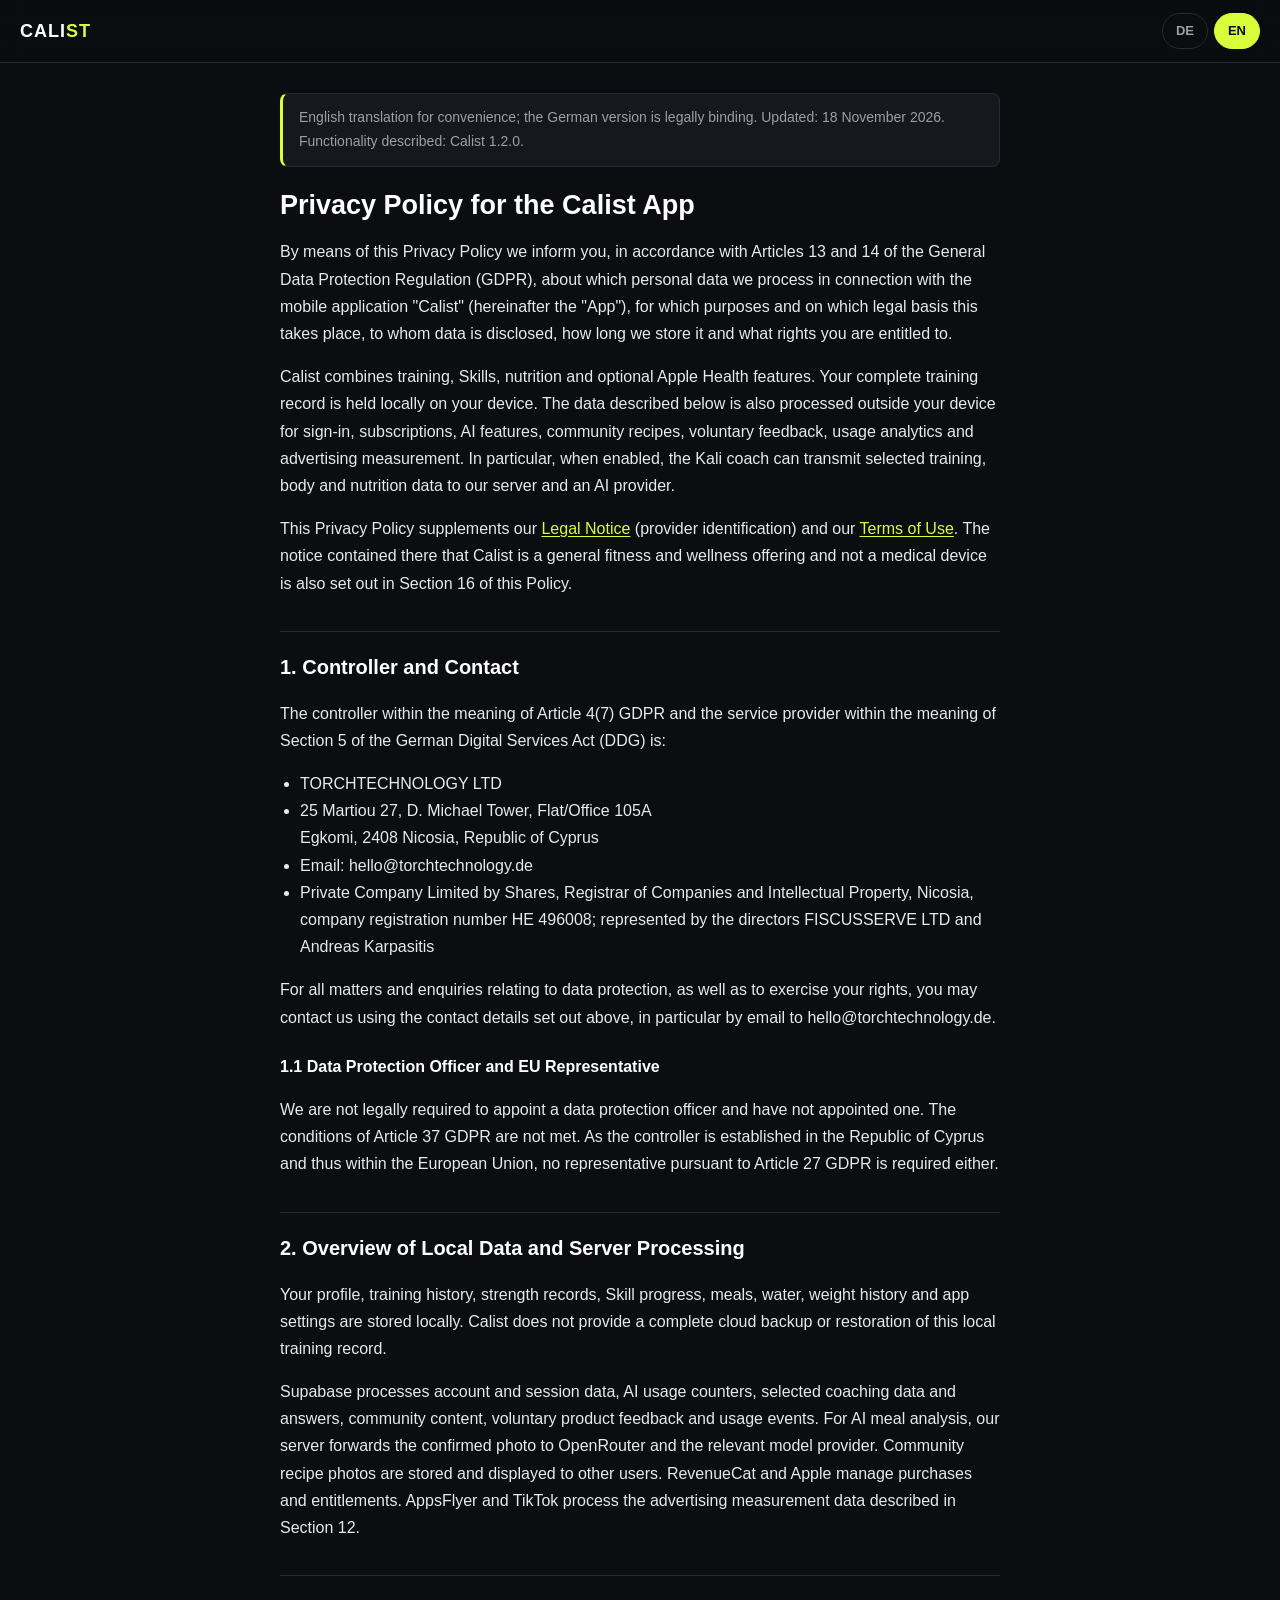
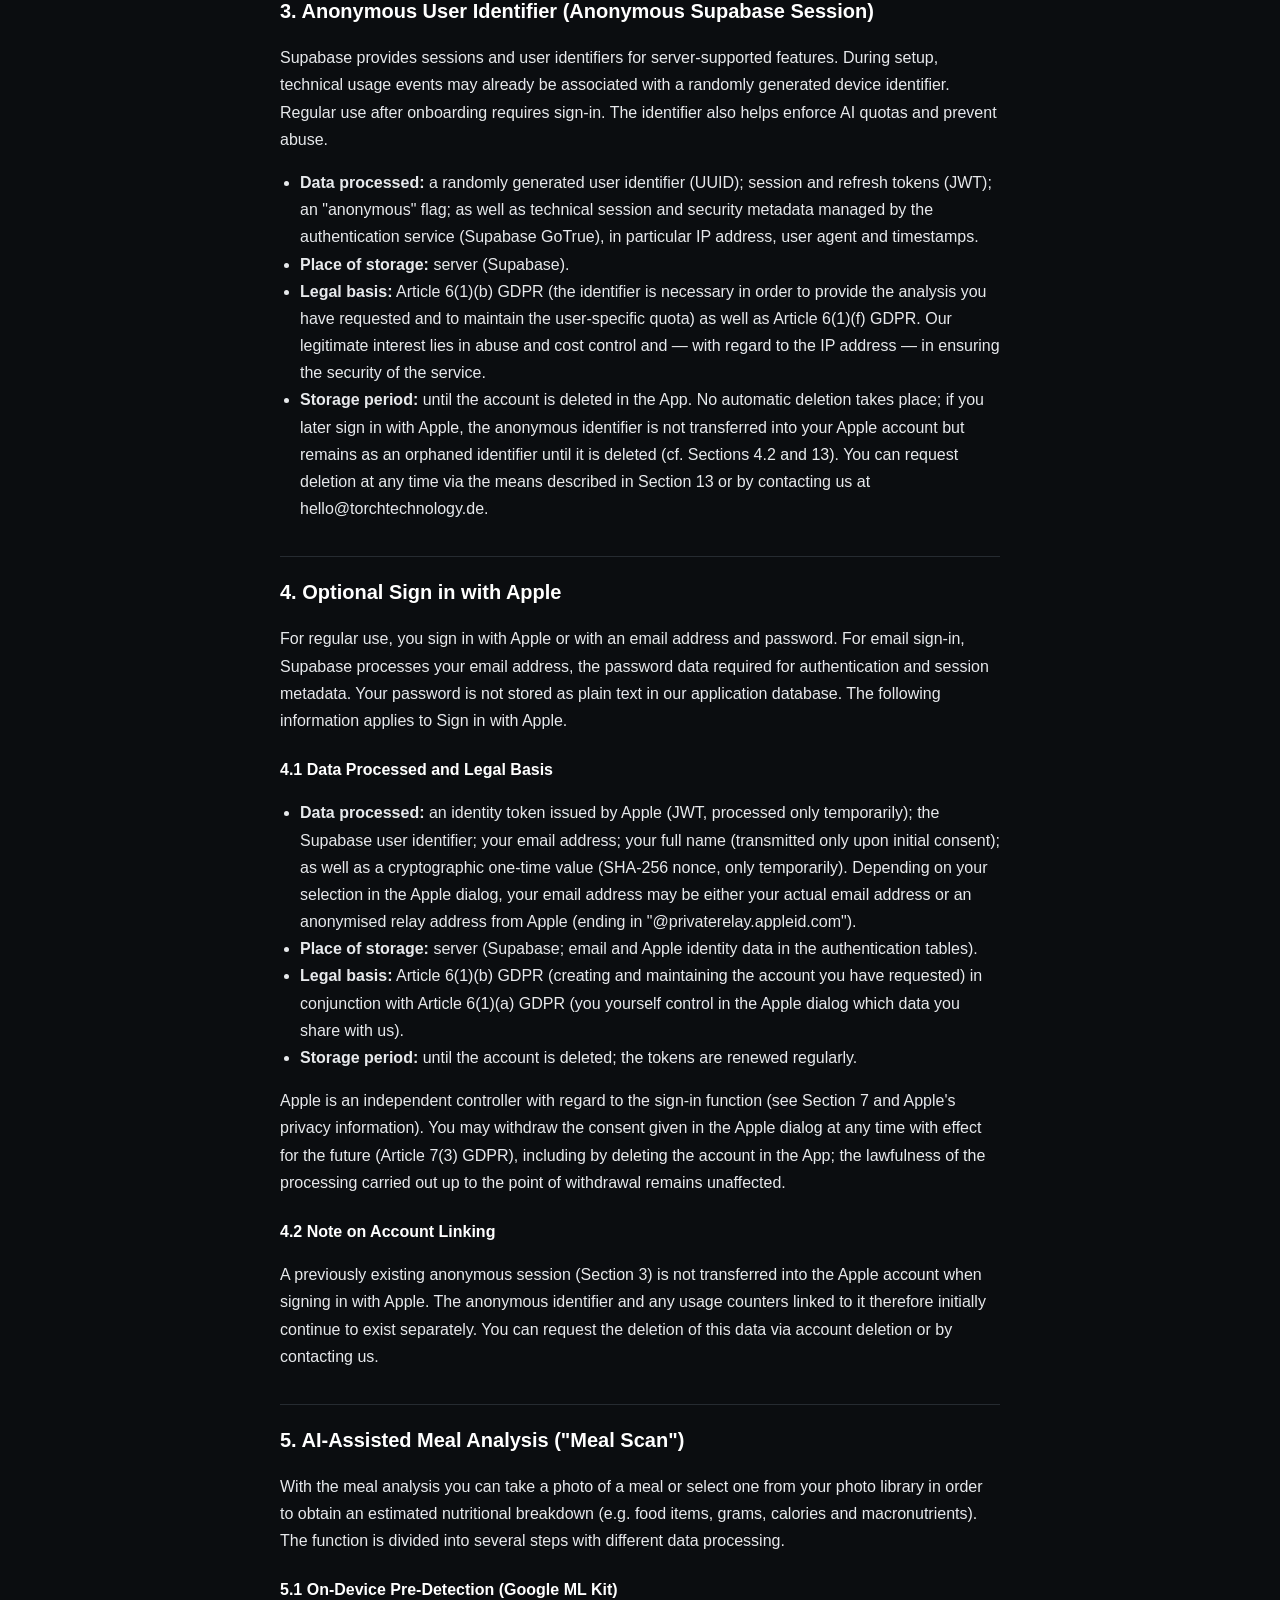
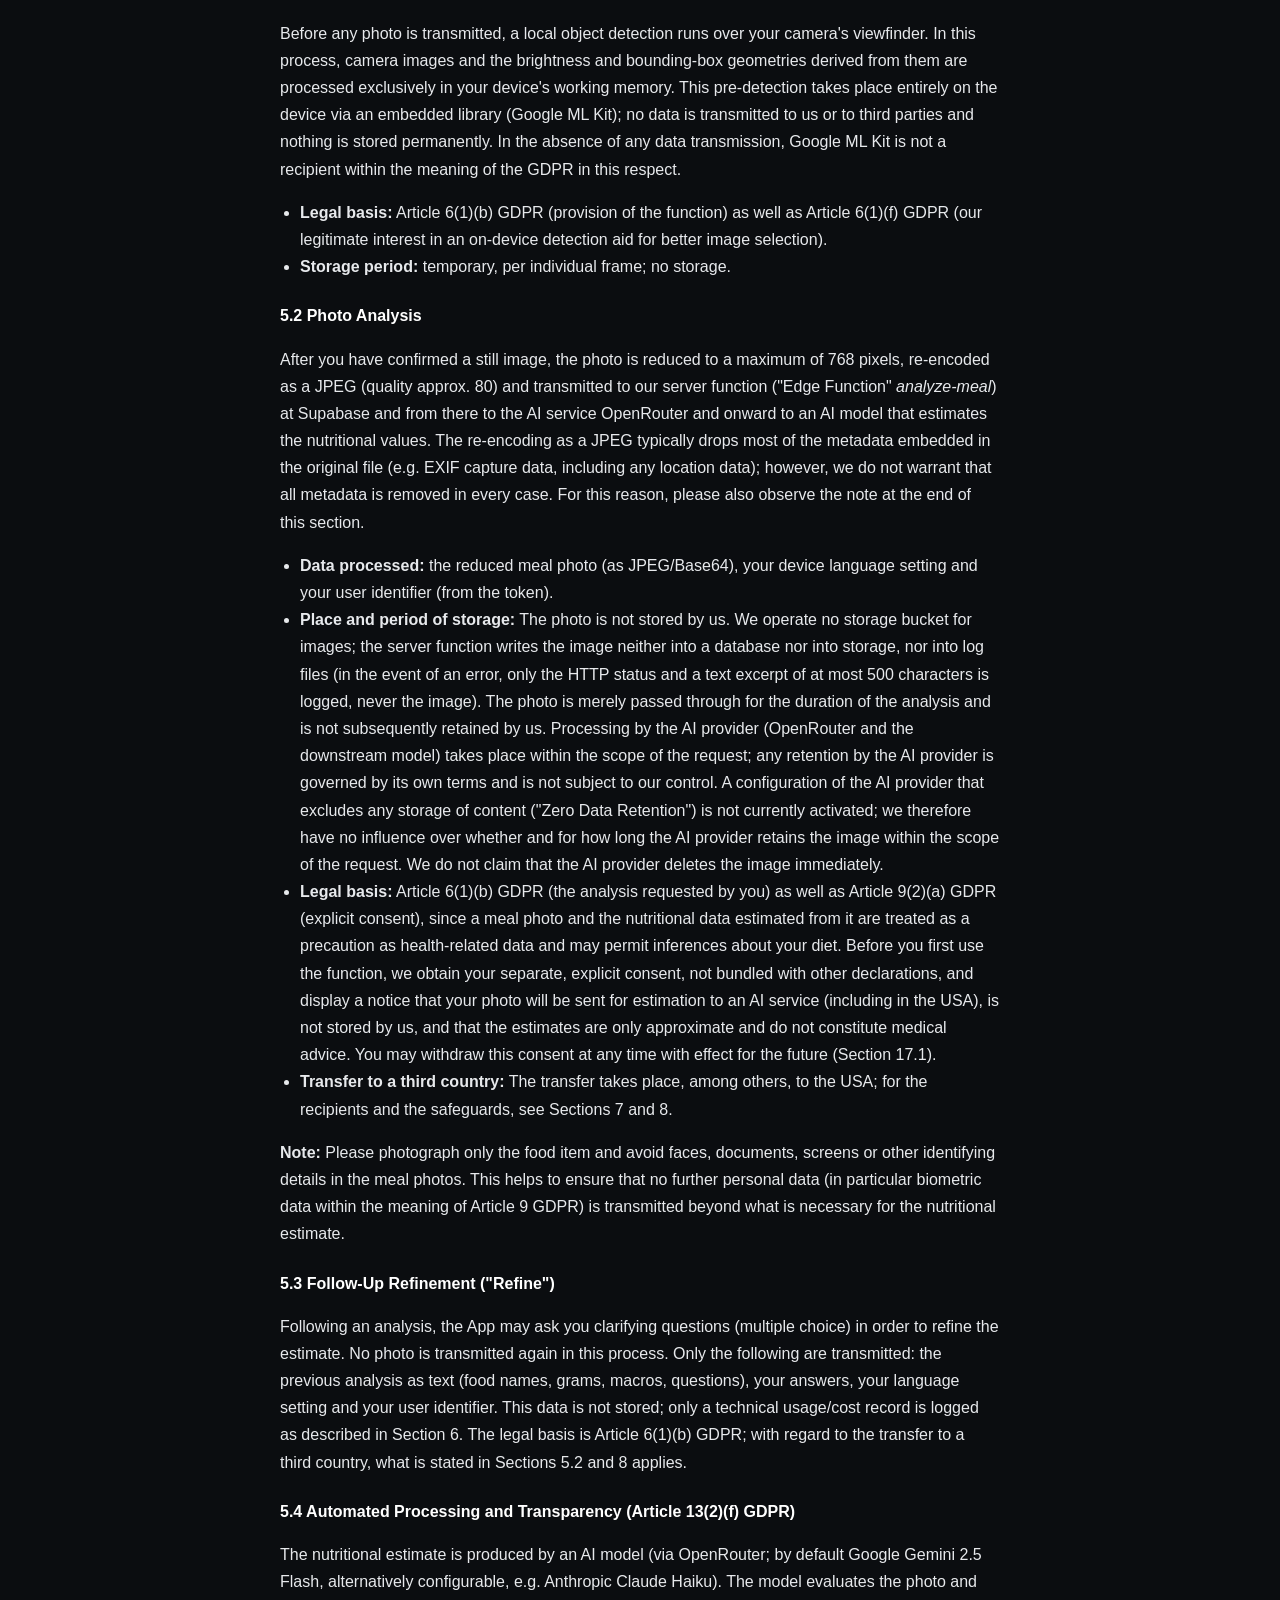
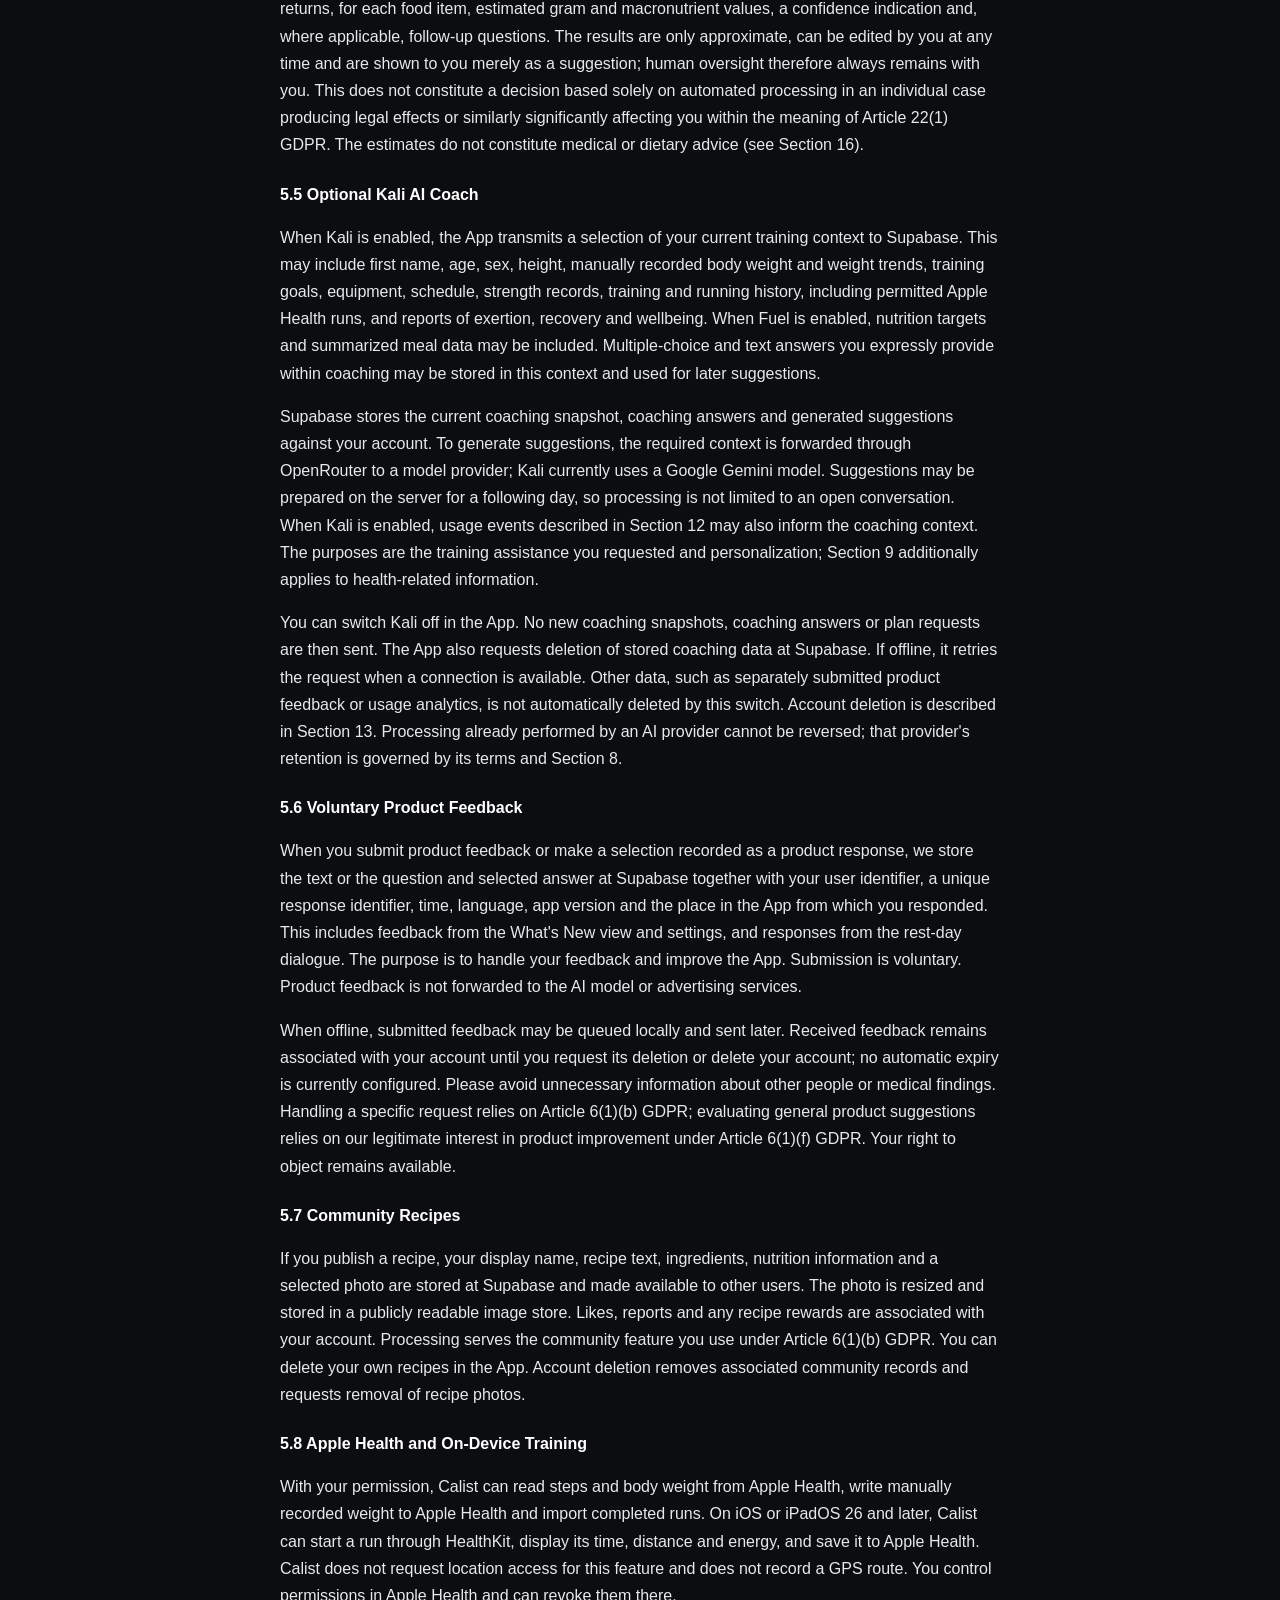
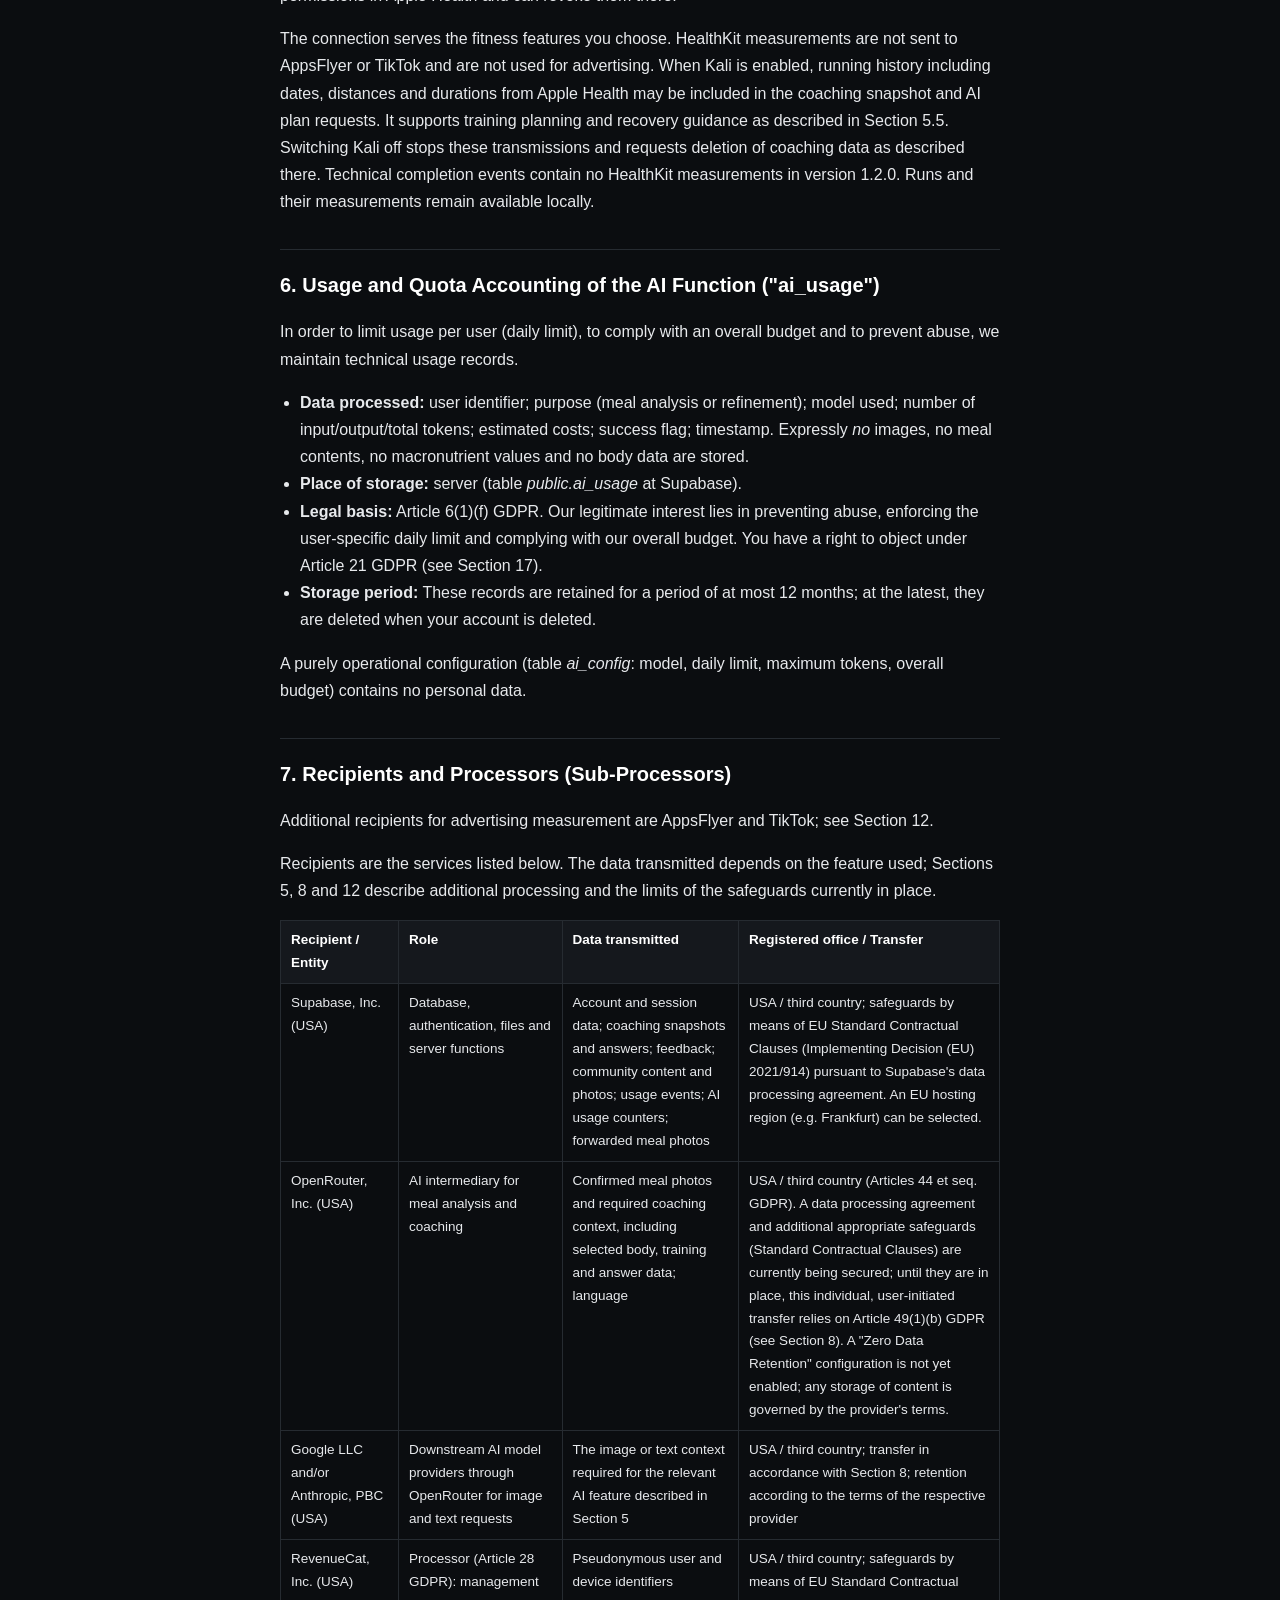
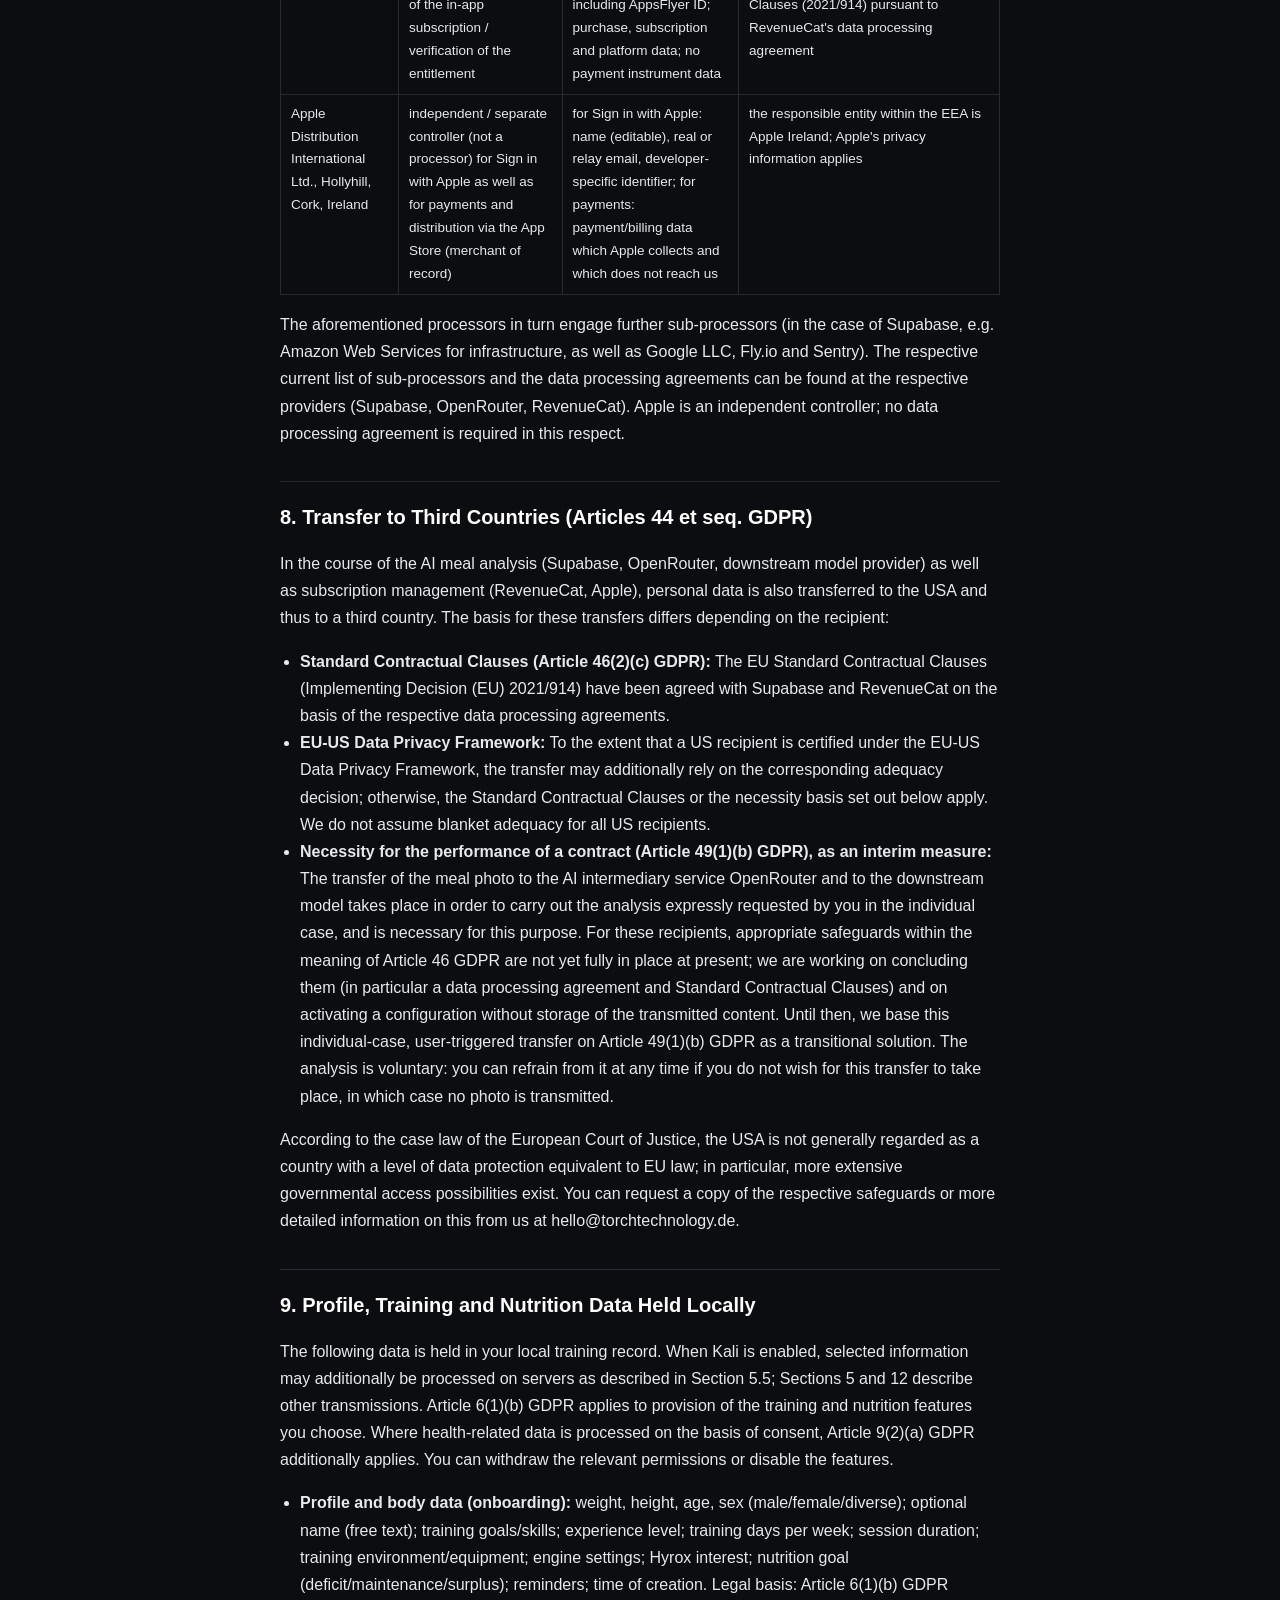
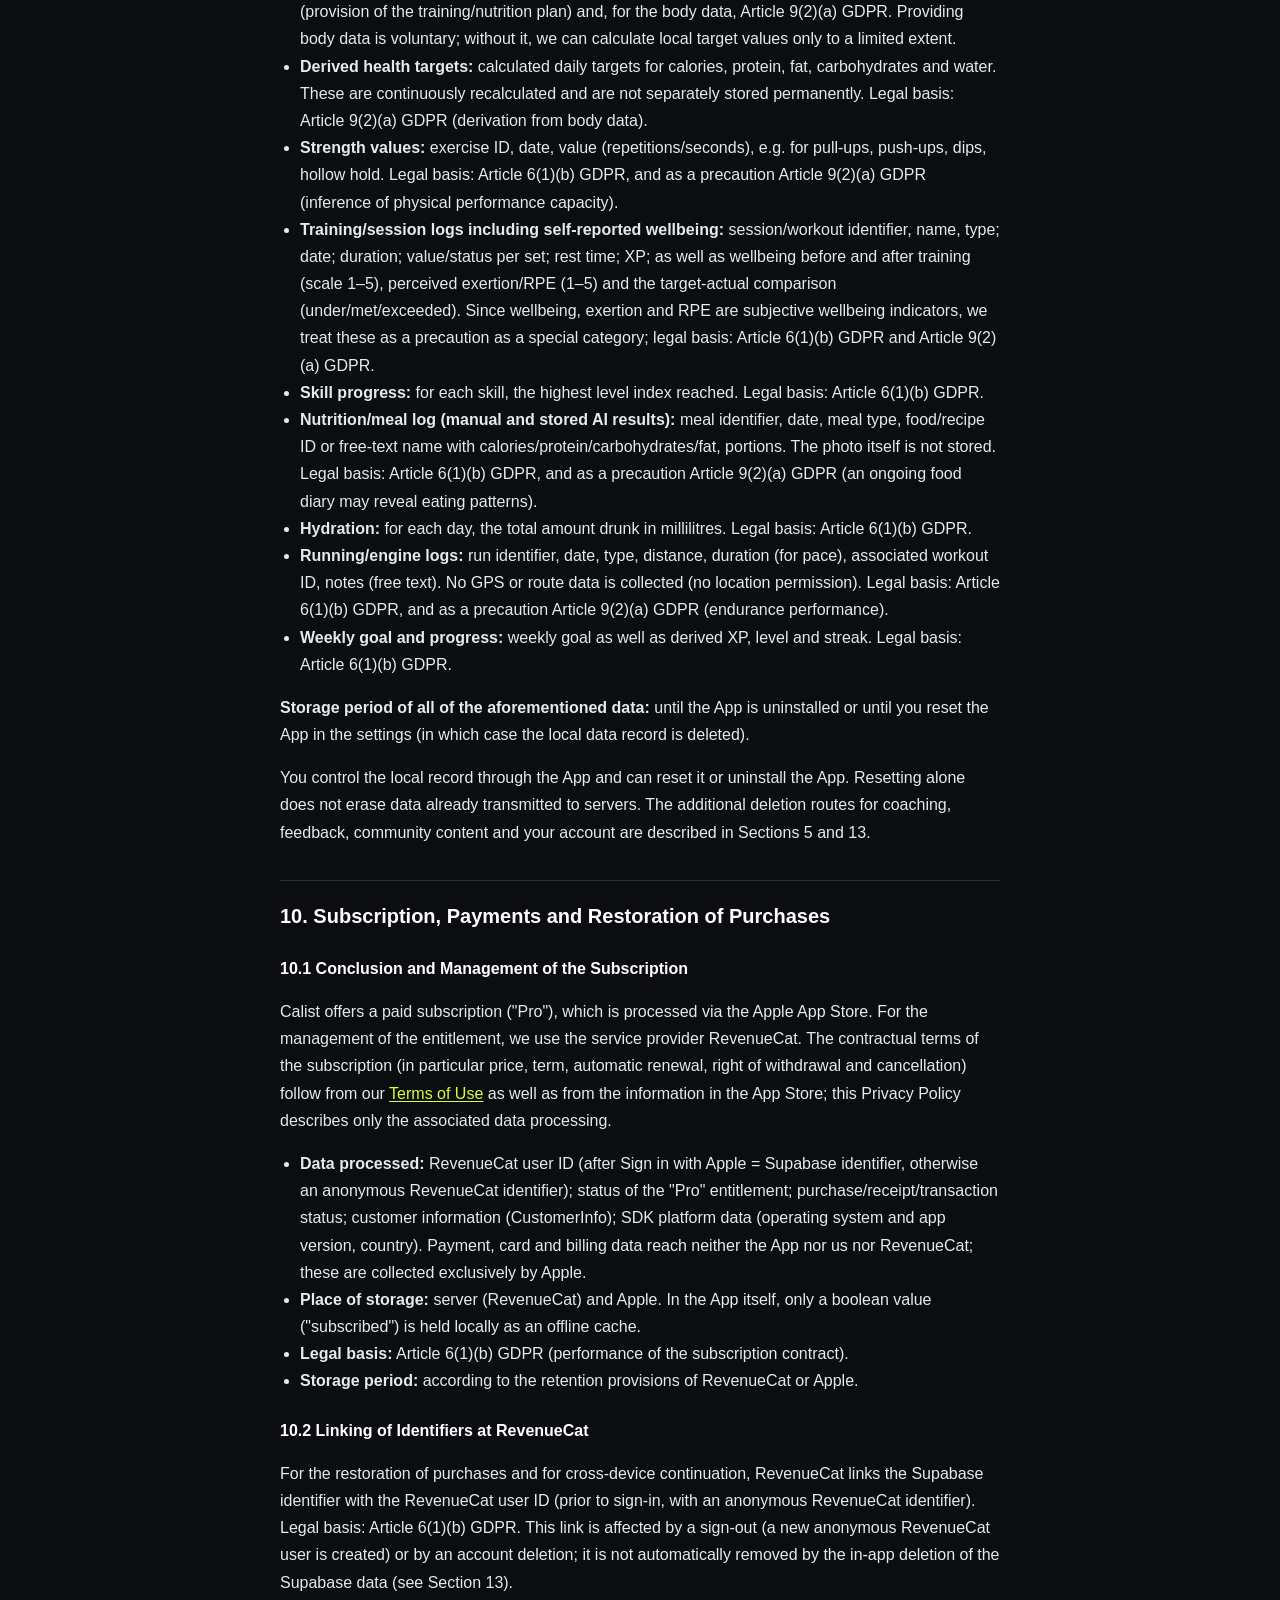
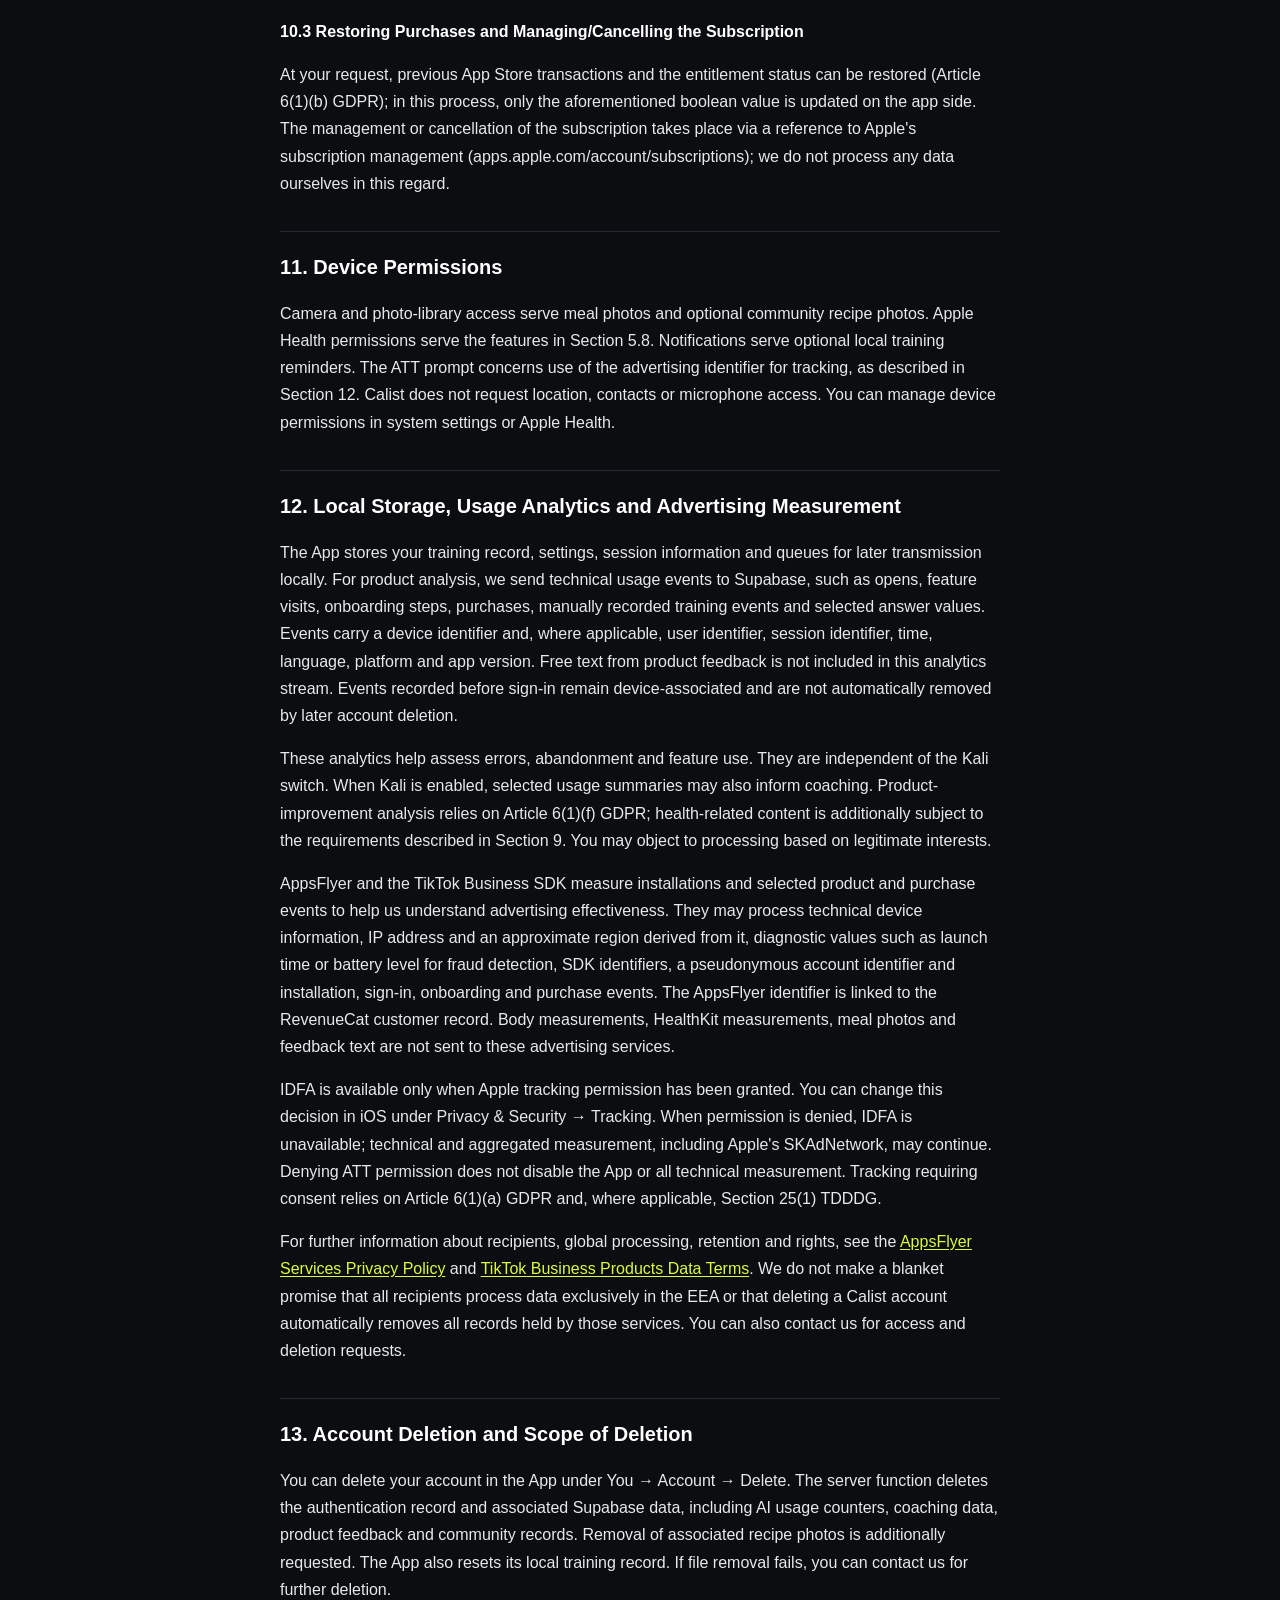
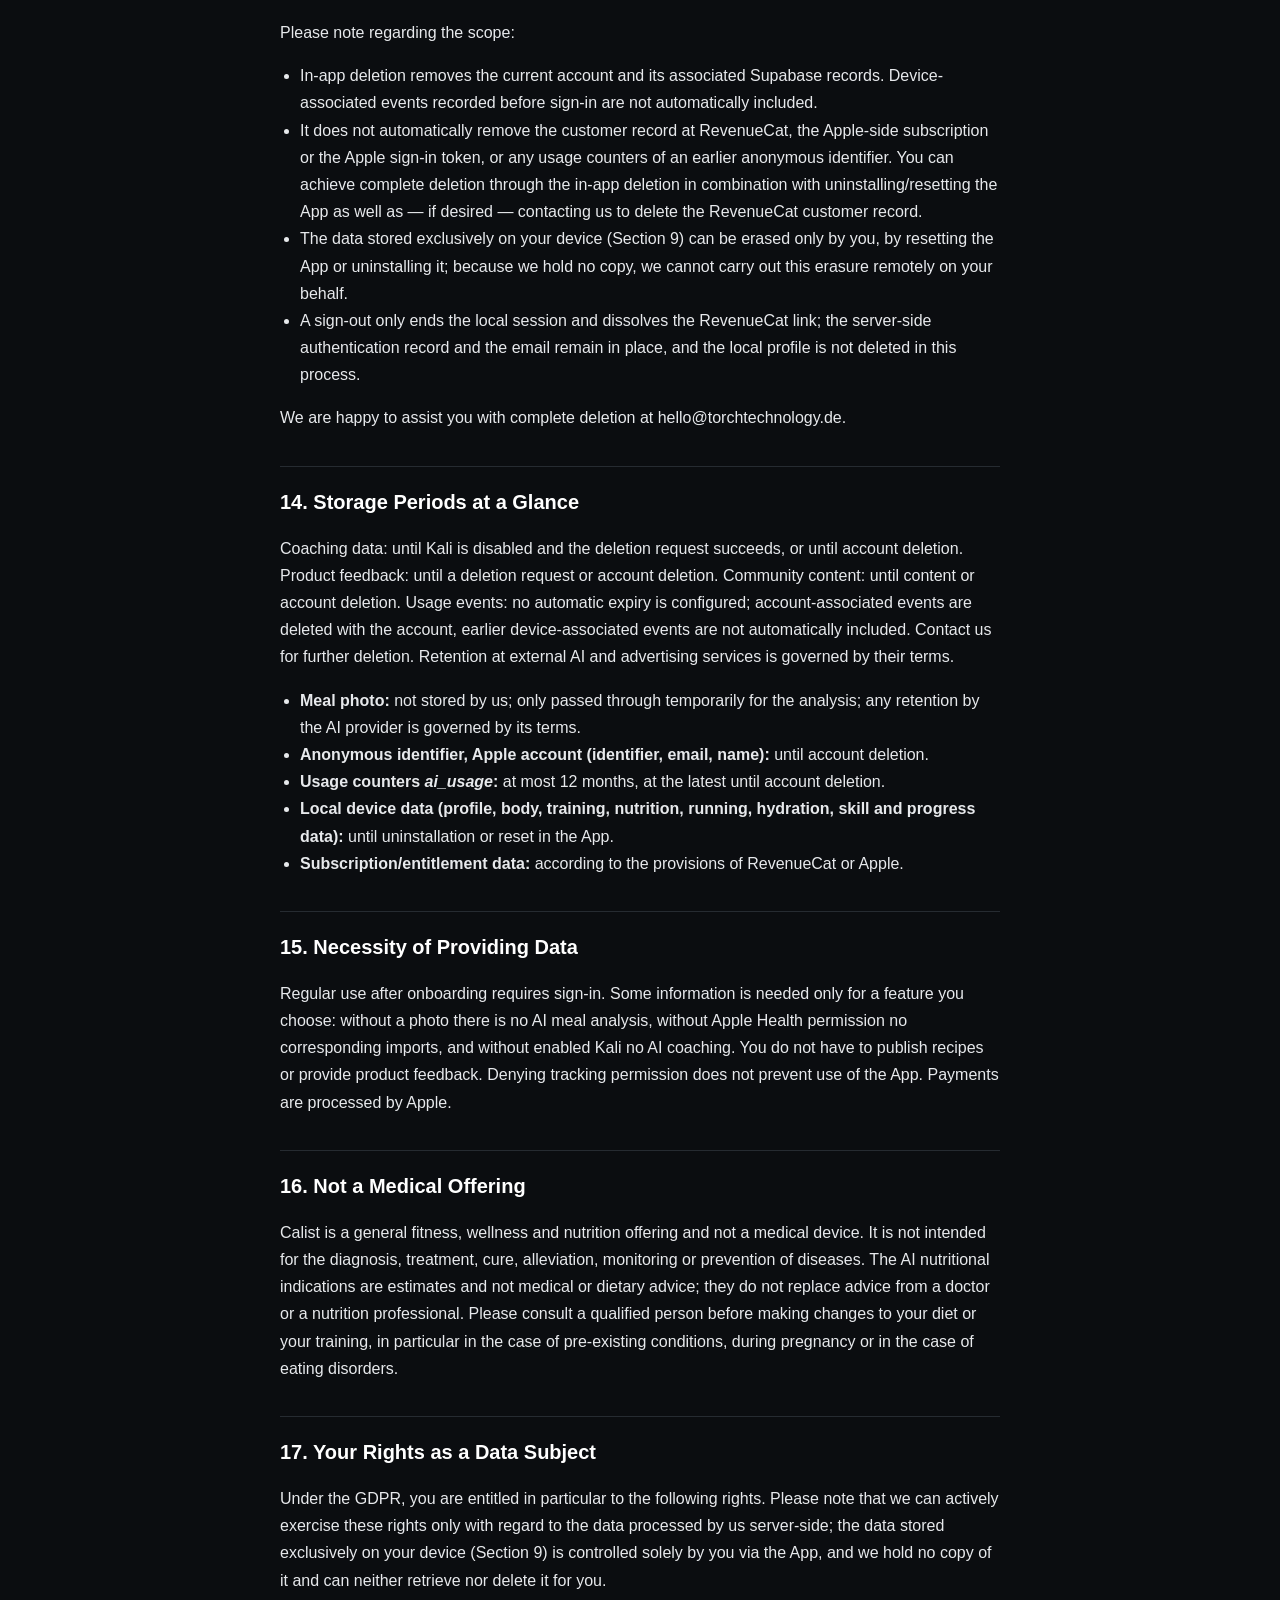
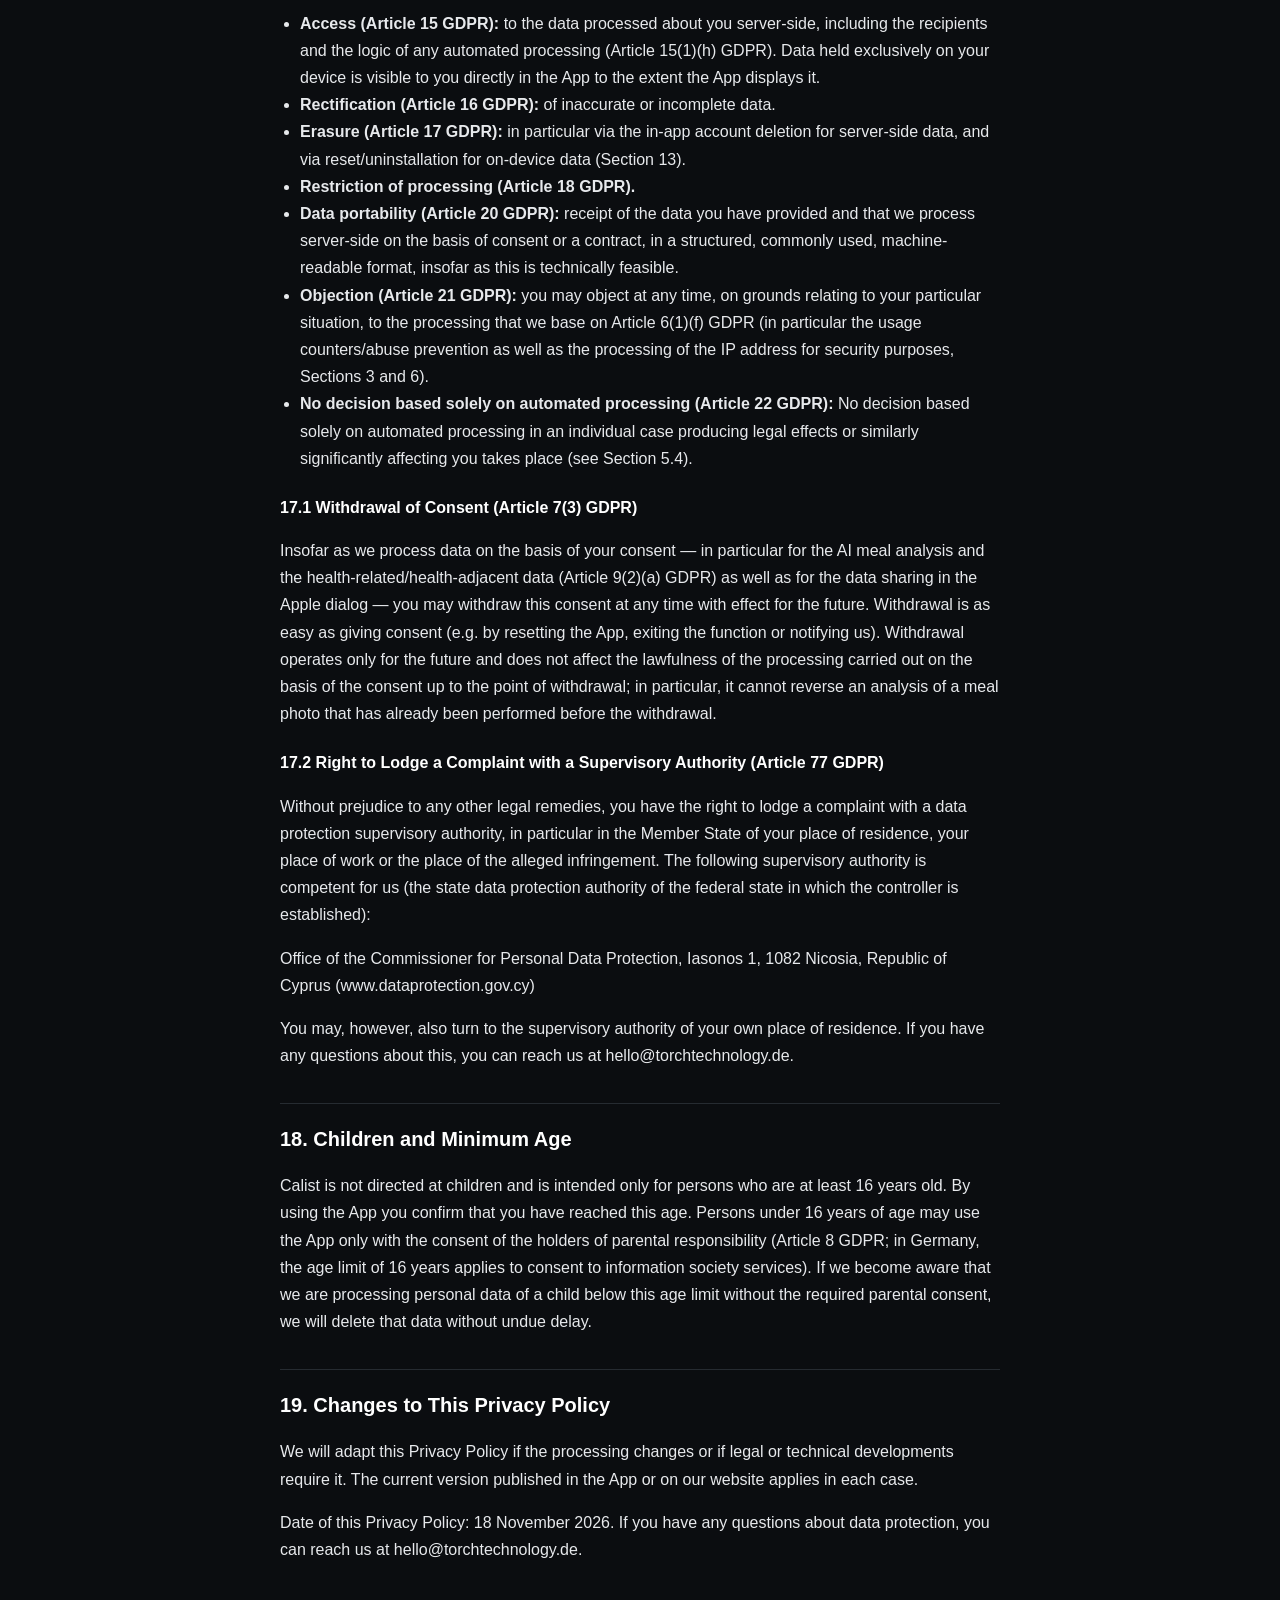
==== commit 242bb355: "Name TORCHTECHNOLOGY LTD as provider of Calist Calist moved to TORCHTECHNOLOGY LTD on 8 November 202" ====
--- a/datenschutz.html
+++ b/datenschutz.html
@@ -13,21 +13,21 @@
 <nav class="langtoggle"><button data-l="de">DE</button><button data-l="en">EN</button></nav>
 </header>
 <main>
-<section class="lang lang-de"><p class="disclaimer">Dies ist die rechtsverbindliche deutsche Fassung. Stand: 9. September 2026. Beschriebener Funktionsstand: Calist 1.2.0.</p><h1>Datenschutzerklärung für die Calist‑App</h1>
+<section class="lang lang-de"><p class="disclaimer">Dies ist die rechtsverbindliche deutsche Fassung. Stand: 18. November 2026. Beschriebener Funktionsstand: Calist 1.2.0.</p><h1>Datenschutzerklärung für die Calist‑App</h1>
 <p>Mit dieser Datenschutzerklärung informieren wir Sie gemäß Art. 13 und Art. 14 der Datenschutz‑Grundverordnung (DSGVO) darüber, welche personenbezogenen Daten wir im Zusammenhang mit der mobilen Anwendung „Calist“ (nachfolgend „App“) verarbeiten, zu welchen Zwecken und auf welcher Rechtsgrundlage dies geschieht, an wen Daten weitergegeben werden, wie lange wir sie speichern und welche Rechte Ihnen zustehen.</p>
 <p>Calist verbindet Training, Skills, Ernährung und optionale Apple-Health-Funktionen. Ihr vollständiger Trainingsstand wird lokal auf dem Gerät geführt. Für Anmeldung, Abonnements, KI-Funktionen, Community-Rezepte, freiwilliges Feedback sowie Nutzungs- und Werbemessung werden die nachfolgend beschriebenen Daten auch außerhalb Ihres Geräts verarbeitet. Insbesondere kann der eingeschaltete Coach Kali ausgewählte Trainings-, Körper- und Ernährungsdaten an unseren Server und einen KI-Anbieter übertragen.</p>
 <p>Diese Datenschutzerklärung ergänzt unser <a href="https://pyfinn.github.io/calist-legal/impressum.html">Impressum</a> (Anbieterkennzeichnung) und unsere <a href="https://pyfinn.github.io/calist-legal/nutzungsbedingungen.html">Nutzungsbedingungen</a>. Den dort enthaltenen Hinweis, dass Calist ein allgemeines Fitness‑ und Wellnessangebot und kein Medizinprodukt ist, finden Sie auch in Abschnitt 16 dieser Erklärung.</p>
 <h2>1. Verantwortlicher und Kontakt</h2>
-<p>Verantwortlicher im Sinne des Art. 4 Nr. 7 DSGVO ist:</p>
-<ul>
-<li>TORCHTECHNOLOGY LTD (Marke „Torch Technology“)</li>
-<li>Private Company Limited by Shares nach dem Companies Law (Cap. 113) der Republik Zypern, Registernummer HE 496008</li>
-<li>Eingetragener Sitz: 25 Martiou 27, D. Michael Tower, Flat/Office 105A, Egkomi, 2408 Nicosia, Republik Zypern</li>
+<p>Verantwortlicher im Sinne des Art. 4 Nr. 7 DSGVO und Diensteanbieter im Sinne des § 5 Digitale‑Dienste‑Gesetz (DDG) ist:</p>
+<ul>
+<li>TORCHTECHNOLOGY LTD</li>
+<li>25 Martiou 27, D. Michael Tower, Flat/Office 105A<br/>Egkomi, 2408 Nikosia, Republik Zypern</li>
 <li>E‑Mail: hello@torchtechnology.de</li>
+<li>Private Company Limited by Shares, Registrar of Companies and Intellectual Property, Nikosia, Registernummer HE 496008; vertreten durch die Direktoren FISCUSSERVE LTD und Andreas Karpasitis</li>
 </ul>
 <p>Für alle Anliegen und Anfragen zum Datenschutz sowie zur Ausübung Ihrer Rechte können Sie sich unter den vorstehenden Kontaktdaten, insbesondere per E‑Mail an hello@torchtechnology.de, an uns wenden.</p>
 <h3>1.1 Datenschutzbeauftragter und EU‑Vertreter</h3>
-<p>Wir sind nach Art. 37 DSGVO nicht verpflichtet, einen Datenschutzbeauftragten zu benennen, und haben keinen bestellt. Da der Verantwortliche in der Republik Zypern und damit in der Europäischen Union niedergelassen ist, ist kein Vertreter nach Art. 27 DSGVO erforderlich.</p>
+<p>Wir sind gesetzlich nicht verpflichtet, einen Datenschutzbeauftragten zu benennen, und haben keinen bestellt. Die Voraussetzungen des Art. 37 DSGVO liegen nicht vor. Da der Verantwortliche in der Republik Zypern und damit in der Europäischen Union niedergelassen ist, ist auch kein Vertreter nach Art. 27 DSGVO erforderlich.</p>
 <h2>2. Überblick über lokale Daten und Serververarbeitung</h2><p>Profil, Trainingshistorie, Bestwerte, Skill-Fortschritt, Mahlzeiten, Wasser, Gewichtsverlauf und App-Einstellungen werden lokal gespeichert. Calist bietet keine vollständige Sicherung oder Wiederherstellung dieses lokalen Trainingsstands aus der Cloud.</p><p>Serverseitig verarbeitet Supabase die Konto- und Sitzungsdaten, KI-Nutzungszähler, ausgewählte Coaching-Daten und Antworten, Community-Inhalte, freiwilliges Produktfeedback sowie Nutzungsereignisse. Bei der KI-Mahlzeitenanalyse wird das bestätigte Foto durch unseren Server zu OpenRouter und dem jeweiligen Modellanbieter weitergeleitet. Community-Rezeptfotos werden dagegen gespeichert und anderen Nutzern angezeigt. RevenueCat und Apple verwalten Käufe und Berechtigungen. AppsFlyer und TikTok verarbeiten die unter Abschnitt 12 erläuterten Daten zur Werbemessung.</p>
 
 
@@ -205,29 +205,29 @@
 <h3>17.1 Widerruf von Einwilligungen (Art. 7 Abs. 3 DSGVO)</h3>
 <p>Soweit wir Daten aufgrund Ihrer Einwilligung verarbeiten – insbesondere bei der KI‑Mahlzeitenanalyse und den gesundheitsbezogenen/gesundheitsnahen Daten (Art. 9 Abs. 2 lit. a DSGVO) sowie bei der Datenfreigabe im Apple‑Dialog – können Sie diese Einwilligung jederzeit mit Wirkung für die Zukunft widerrufen. Der Widerruf ist so einfach wie die Erteilung der Einwilligung (z. B. durch Zurücksetzen der App, Beenden der Funktion oder Mitteilung an uns). Die Rechtmäßigkeit der bis zum Widerruf erfolgten Verarbeitung bleibt unberührt.</p>
 <h3>17.2 Beschwerderecht bei einer Aufsichtsbehörde (Art. 77 DSGVO)</h3>
-<p>Unbeschadet anderer Rechtsbehelfe haben Sie das Recht, sich bei einer Datenschutz‑Aufsichtsbehörde zu beschweren, insbesondere in dem Mitgliedstaat Ihres Aufenthaltsorts, Ihres Arbeitsplatzes oder des Orts des mutmaßlichen Verstoßes. Für uns als in der Republik Zypern niedergelassenen Verantwortlichen ist federführend die folgende Aufsichtsbehörde zuständig:</p>
-<p>Office of the Commissioner for Personal Data Protection, Nikosia, Republik Zypern (www.dataprotection.gov.cy)</p>
+<p>Unbeschadet anderer Rechtsbehelfe haben Sie das Recht, sich bei einer Datenschutz‑Aufsichtsbehörde zu beschweren, insbesondere in dem Mitgliedstaat Ihres Aufenthaltsorts, Ihres Arbeitsplatzes oder des Orts des mutmaßlichen Verstoßes. Für uns zuständig ist die Aufsichtsbehörde des Mitgliedstaats, in dem der Verantwortliche niedergelassen ist:</p>
+<p>Office of the Commissioner for Personal Data Protection (Kommissar für den Schutz personenbezogener Daten), Iasonos 1, 1082 Nikosia, Republik Zypern (www.dataprotection.gov.cy)</p>
 <p>Sie können sich jedoch auch an die Aufsichtsbehörde Ihres eigenen Aufenthaltsorts wenden. Bei Fragen hierzu erreichen Sie uns unter hello@torchtechnology.de.</p>
 <h2>18. Kinder und Mindestalter</h2>
 <p>Calist richtet sich nicht an Kinder. Die App darf nur von Personen genutzt werden, die mindestens 16 Jahre alt sind. Personen unter 16 Jahren dürfen die App nur mit Zustimmung der Träger der elterlichen Verantwortung nutzen (Art. 8 DSGVO; in Deutschland gilt für die Einwilligung in Dienste der Informationsgesellschaft die Altersgrenze von 16 Jahren). Erlangen wir Kenntnis davon, dass wir ohne erforderliche Zustimmung Daten von Kindern verarbeiten, löschen wir diese.</p>
 <h2>19. Änderungen dieser Datenschutzerklärung</h2>
 <p>Wir passen diese Datenschutzerklärung an, wenn sich die Verarbeitung ändert oder rechtliche bzw. technische Entwicklungen dies erfordern. Es gilt jeweils die in der App bzw. auf unserer Website veröffentlichte aktuelle Fassung.</p>
-<p>Stand dieser Datenschutzerklärung: 9. November 2026. Bei Fragen zum Datenschutz erreichen Sie uns unter hello@torchtechnology.de.</p></section>
-<section class="lang lang-en"><p class="disclaimer">English translation for convenience; the German version is legally binding. Updated: 9 September 2026. Functionality described: Calist 1.2.0.</p><h1>Privacy Policy for the Calist App</h1>
+<p>Stand dieser Datenschutzerklärung: 18. November 2026. Bei Fragen zum Datenschutz erreichen Sie uns unter hello@torchtechnology.de.</p></section>
+<section class="lang lang-en"><p class="disclaimer">English translation for convenience; the German version is legally binding. Updated: 18 November 2026. Functionality described: Calist 1.2.0.</p><h1>Privacy Policy for the Calist App</h1>
 <p>By means of this Privacy Policy we inform you, in accordance with Articles 13 and 14 of the General Data Protection Regulation (GDPR), about which personal data we process in connection with the mobile application "Calist" (hereinafter the "App"), for which purposes and on which legal basis this takes place, to whom data is disclosed, how long we store it and what rights you are entitled to.</p>
 <p>Calist combines training, Skills, nutrition and optional Apple Health features. Your complete training record is held locally on your device. The data described below is also processed outside your device for sign-in, subscriptions, AI features, community recipes, voluntary feedback, usage analytics and advertising measurement. In particular, when enabled, the Kali coach can transmit selected training, body and nutrition data to our server and an AI provider.</p>
 <p>This Privacy Policy supplements our <a href="https://pyfinn.github.io/calist-legal/impressum.html">Legal Notice</a> (provider identification) and our <a href="https://pyfinn.github.io/calist-legal/nutzungsbedingungen.html">Terms of Use</a>. The notice contained there that Calist is a general fitness and wellness offering and not a medical device is also set out in Section 16 of this Policy.</p>
 <h2>1. Controller and Contact</h2>
-<p>The controller within the meaning of Article 4(7) GDPR is:</p>
-<ul>
-<li>TORCHTECHNOLOGY LTD (brand “Torch Technology”)</li>
-<li>Private Company Limited by Shares under the Companies Law (Cap. 113) of the Republic of Cyprus, company registration number HE 496008</li>
-<li>Registered office: 25 Martiou 27, D. Michael Tower, Flat/Office 105A, Egkomi, 2408 Nicosia, Republic of Cyprus</li>
+<p>The controller within the meaning of Article 4(7) GDPR and the service provider within the meaning of Section 5 of the German Digital Services Act (DDG) is:</p>
+<ul>
+<li>TORCHTECHNOLOGY LTD</li>
+<li>25 Martiou 27, D. Michael Tower, Flat/Office 105A<br/>Egkomi, 2408 Nicosia, Republic of Cyprus</li>
 <li>Email: hello@torchtechnology.de</li>
+<li>Private Company Limited by Shares, Registrar of Companies and Intellectual Property, Nicosia, company registration number HE 496008; represented by the directors FISCUSSERVE LTD and Andreas Karpasitis</li>
 </ul>
 <p>For all matters and enquiries relating to data protection, as well as to exercise your rights, you may contact us using the contact details set out above, in particular by email to hello@torchtechnology.de.</p>
 <h3>1.1 Data Protection Officer and EU Representative</h3>
-<p>We are not required under Article 37 GDPR to appoint a data protection officer and have not appointed one. As the controller is established in the Republic of Cyprus and thus within the European Union, no representative pursuant to Article 27 GDPR is required.</p>
+<p>We are not legally required to appoint a data protection officer and have not appointed one. The conditions of Article 37 GDPR are not met. As the controller is established in the Republic of Cyprus and thus within the European Union, no representative pursuant to Article 27 GDPR is required either.</p>
 <h2>2. Overview of Local Data and Server Processing</h2><p>Your profile, training history, strength records, Skill progress, meals, water, weight history and app settings are stored locally. Calist does not provide a complete cloud backup or restoration of this local training record.</p><p>Supabase processes account and session data, AI usage counters, selected coaching data and answers, community content, voluntary product feedback and usage events. For AI meal analysis, our server forwards the confirmed photo to OpenRouter and the relevant model provider. Community recipe photos are stored and displayed to other users. RevenueCat and Apple manage purchases and entitlements. AppsFlyer and TikTok process the advertising measurement data described in Section 12.</p>
 
 
@@ -407,14 +407,14 @@
 <h3>17.1 Withdrawal of Consent (Article 7(3) GDPR)</h3>
 <p>Insofar as we process data on the basis of your consent — in particular for the AI meal analysis and the health-related/health-adjacent data (Article 9(2)(a) GDPR) as well as for the data sharing in the Apple dialog — you may withdraw this consent at any time with effect for the future. Withdrawal is as easy as giving consent (e.g. by resetting the App, exiting the function or notifying us). Withdrawal operates only for the future and does not affect the lawfulness of the processing carried out on the basis of the consent up to the point of withdrawal; in particular, it cannot reverse an analysis of a meal photo that has already been performed before the withdrawal.</p>
 <h3>17.2 Right to Lodge a Complaint with a Supervisory Authority (Article 77 GDPR)</h3>
-<p>Without prejudice to any other legal remedies, you have the right to lodge a complaint with a data protection supervisory authority, in particular in the Member State of your place of residence, your place of work or the place of the alleged infringement. As a controller established in the Republic of Cyprus, the following supervisory authority is our lead authority:</p>
-<p>Office of the Commissioner for Personal Data Protection, Nicosia, Republic of Cyprus (www.dataprotection.gov.cy)</p>
+<p>Without prejudice to any other legal remedies, you have the right to lodge a complaint with a data protection supervisory authority, in particular in the Member State of your place of residence, your place of work or the place of the alleged infringement. The following supervisory authority is competent for us (the state data protection authority of the federal state in which the controller is established):</p>
+<p>Office of the Commissioner for Personal Data Protection, Iasonos 1, 1082 Nicosia, Republic of Cyprus (www.dataprotection.gov.cy)</p>
 <p>You may, however, also turn to the supervisory authority of your own place of residence. If you have any questions about this, you can reach us at hello@torchtechnology.de.</p>
 <h2>18. Children and Minimum Age</h2>
 <p>Calist is not directed at children and is intended only for persons who are at least 16 years old. By using the App you confirm that you have reached this age. Persons under 16 years of age may use the App only with the consent of the holders of parental responsibility (Article 8 GDPR; in Germany, the age limit of 16 years applies to consent to information society services). If we become aware that we are processing personal data of a child below this age limit without the required parental consent, we will delete that data without undue delay.</p>
 <h2>19. Changes to This Privacy Policy</h2>
 <p>We will adapt this Privacy Policy if the processing changes or if legal or technical developments require it. The current version published in the App or on our website applies in each case.</p>
-<p>Date of this Privacy Policy: 9 November 2026. If you have any questions about data protection, you can reach us at hello@torchtechnology.de.</p></section>
+<p>Date of this Privacy Policy: 18 November 2026. If you have any questions about data protection, you can reach us at hello@torchtechnology.de.</p></section>
 </main>
 <footer>
 <a href="datenschutz.html">Datenschutz / Privacy</a>
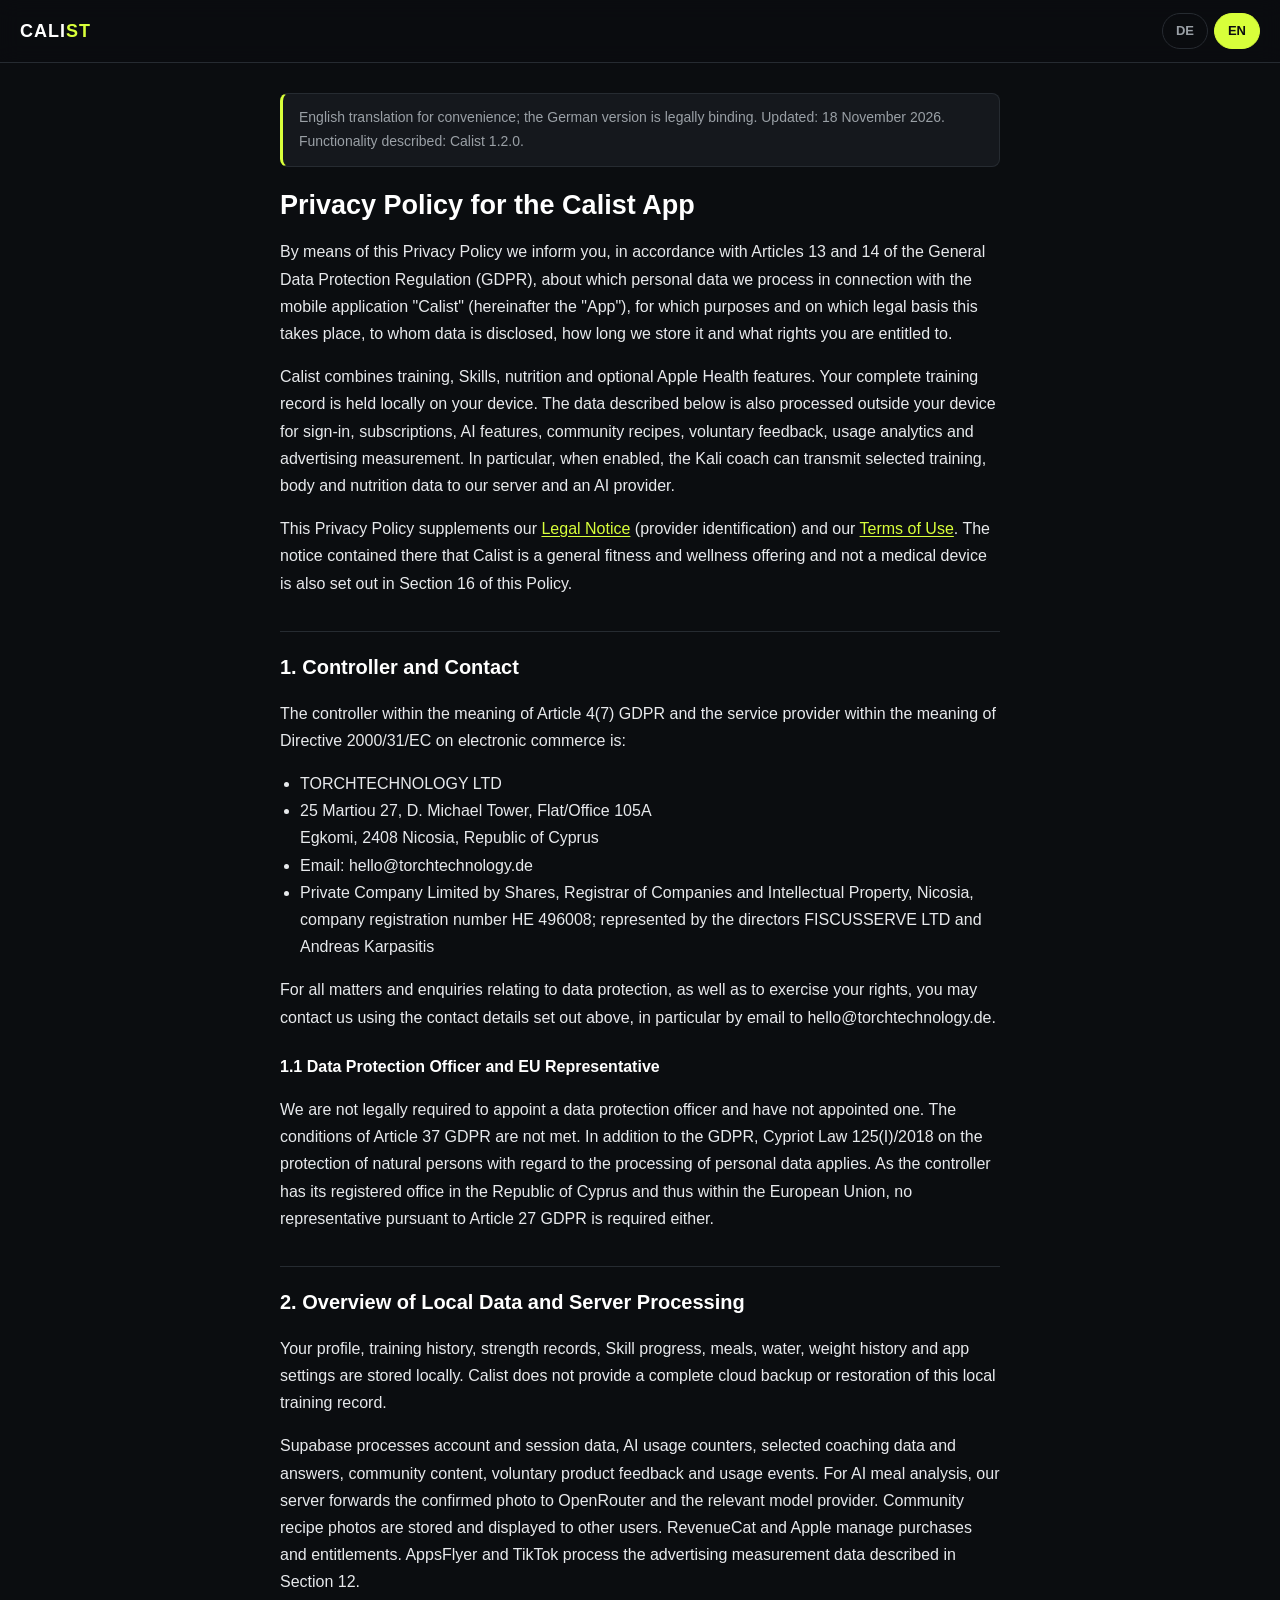
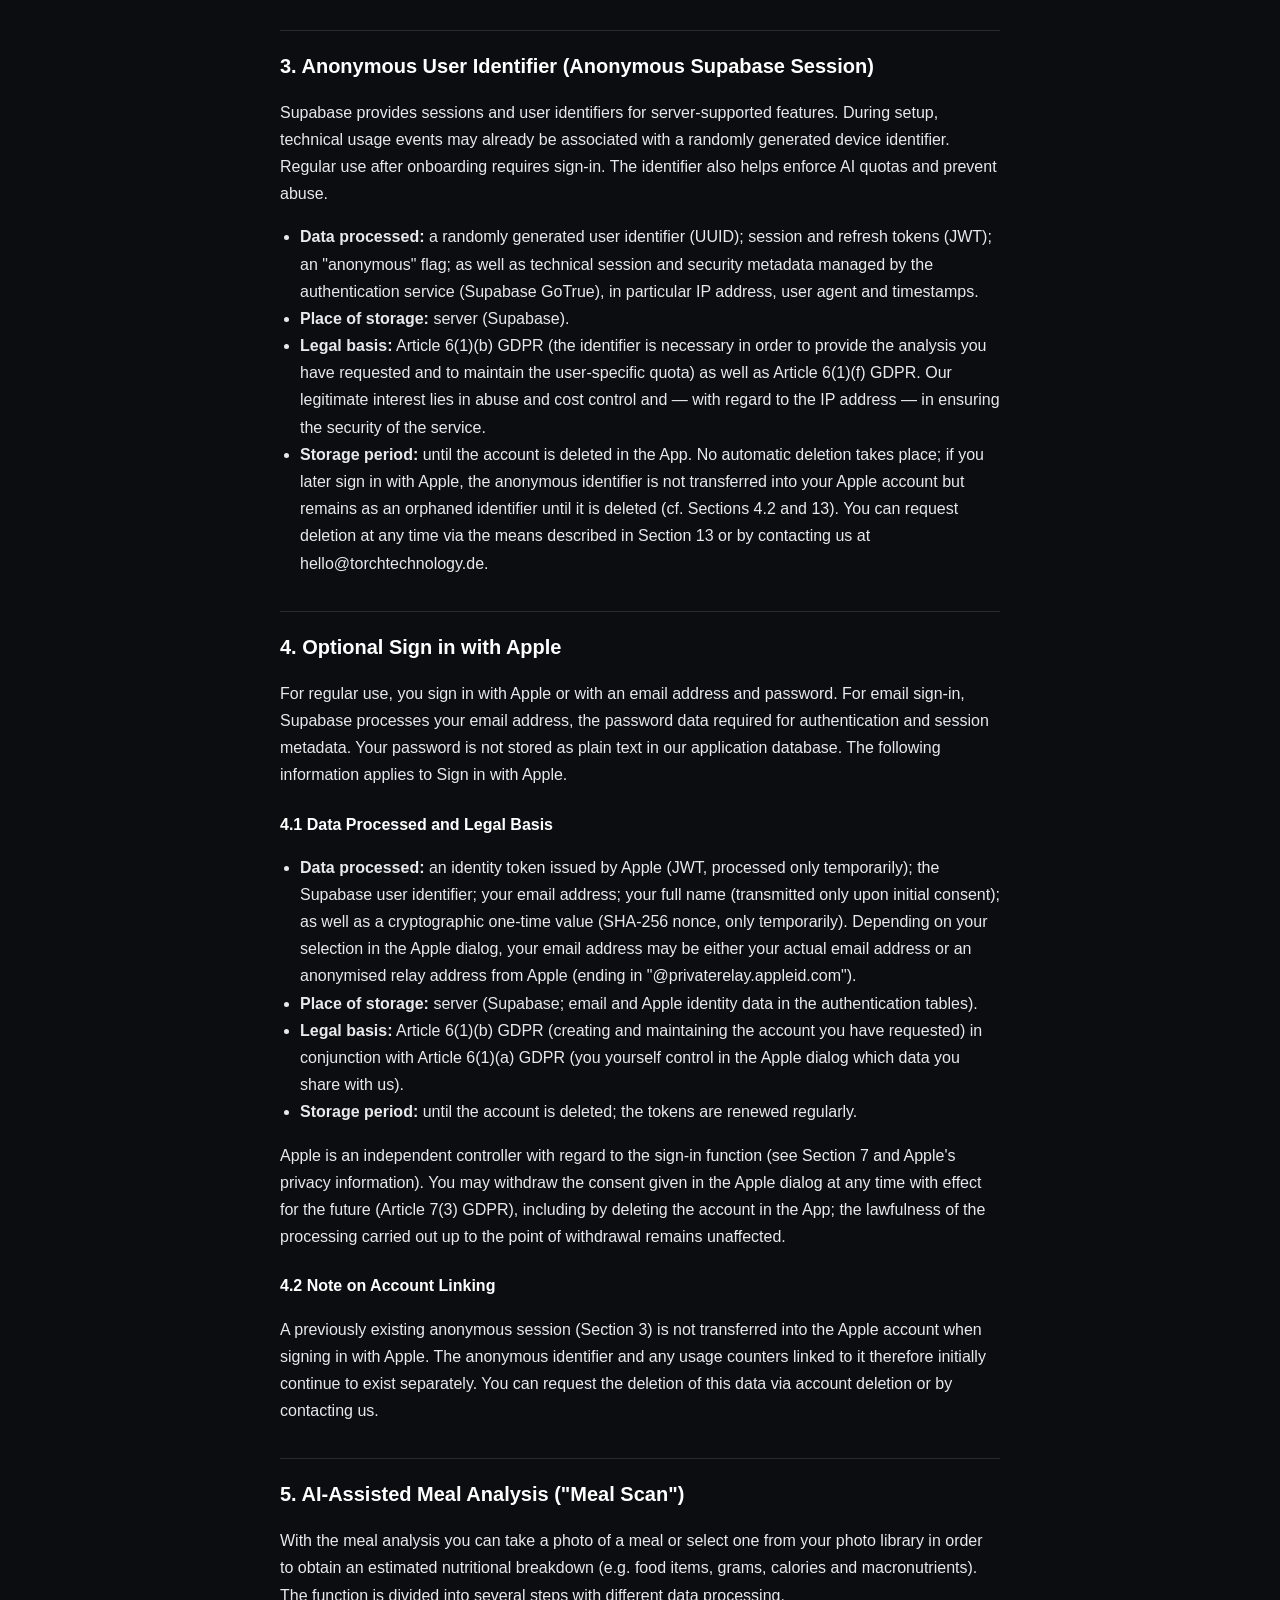
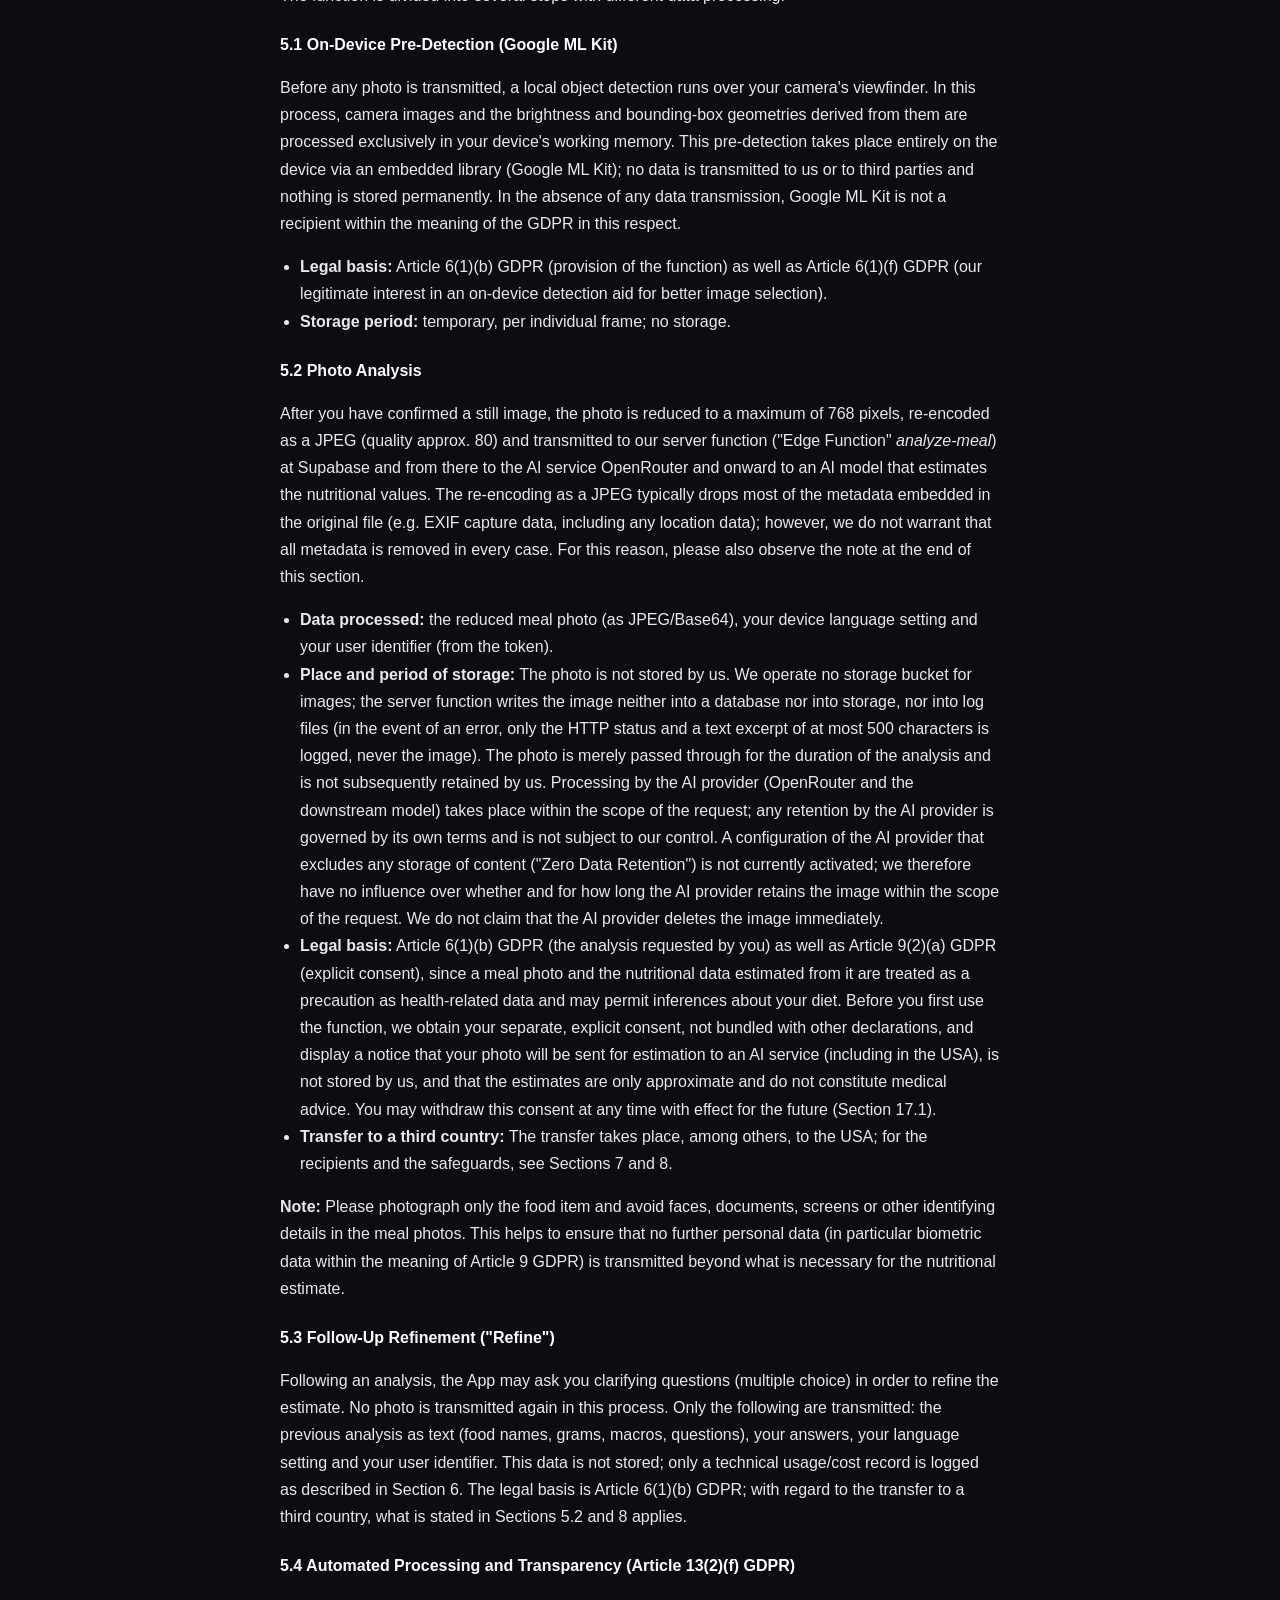
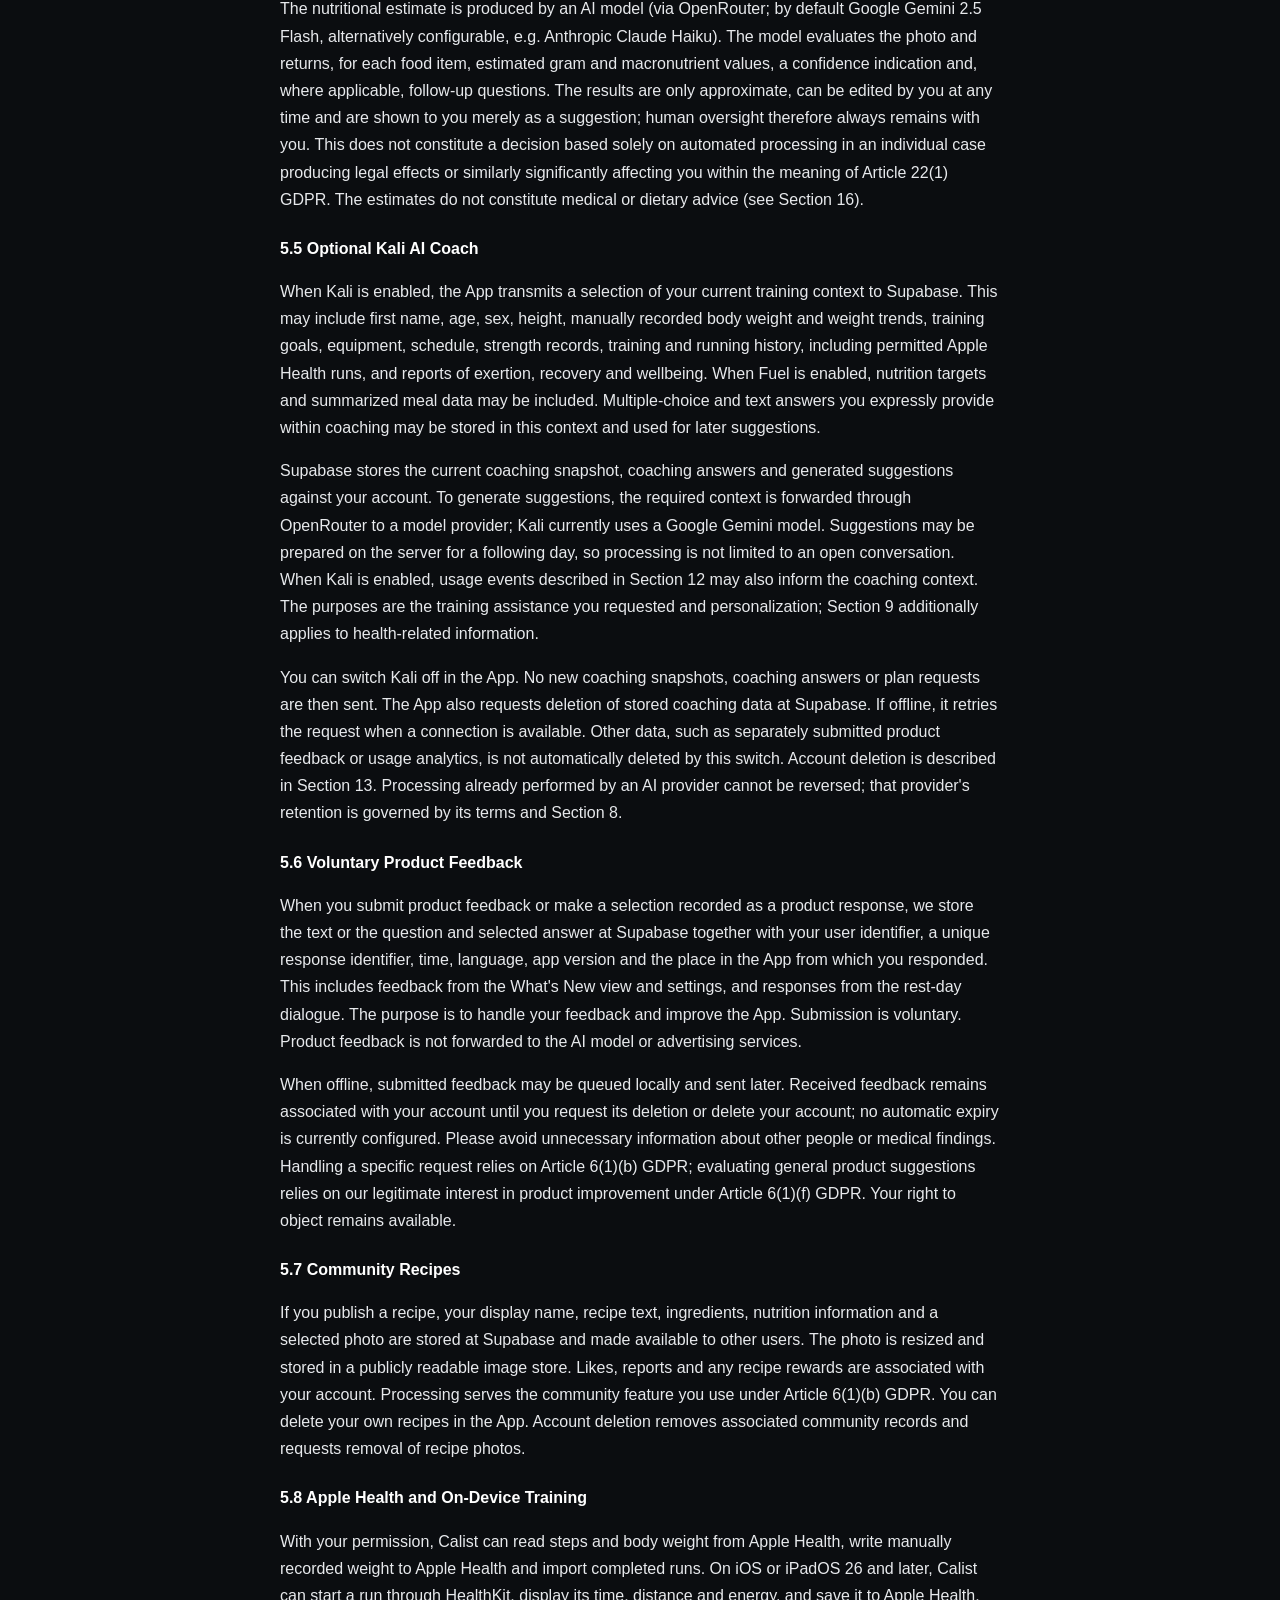
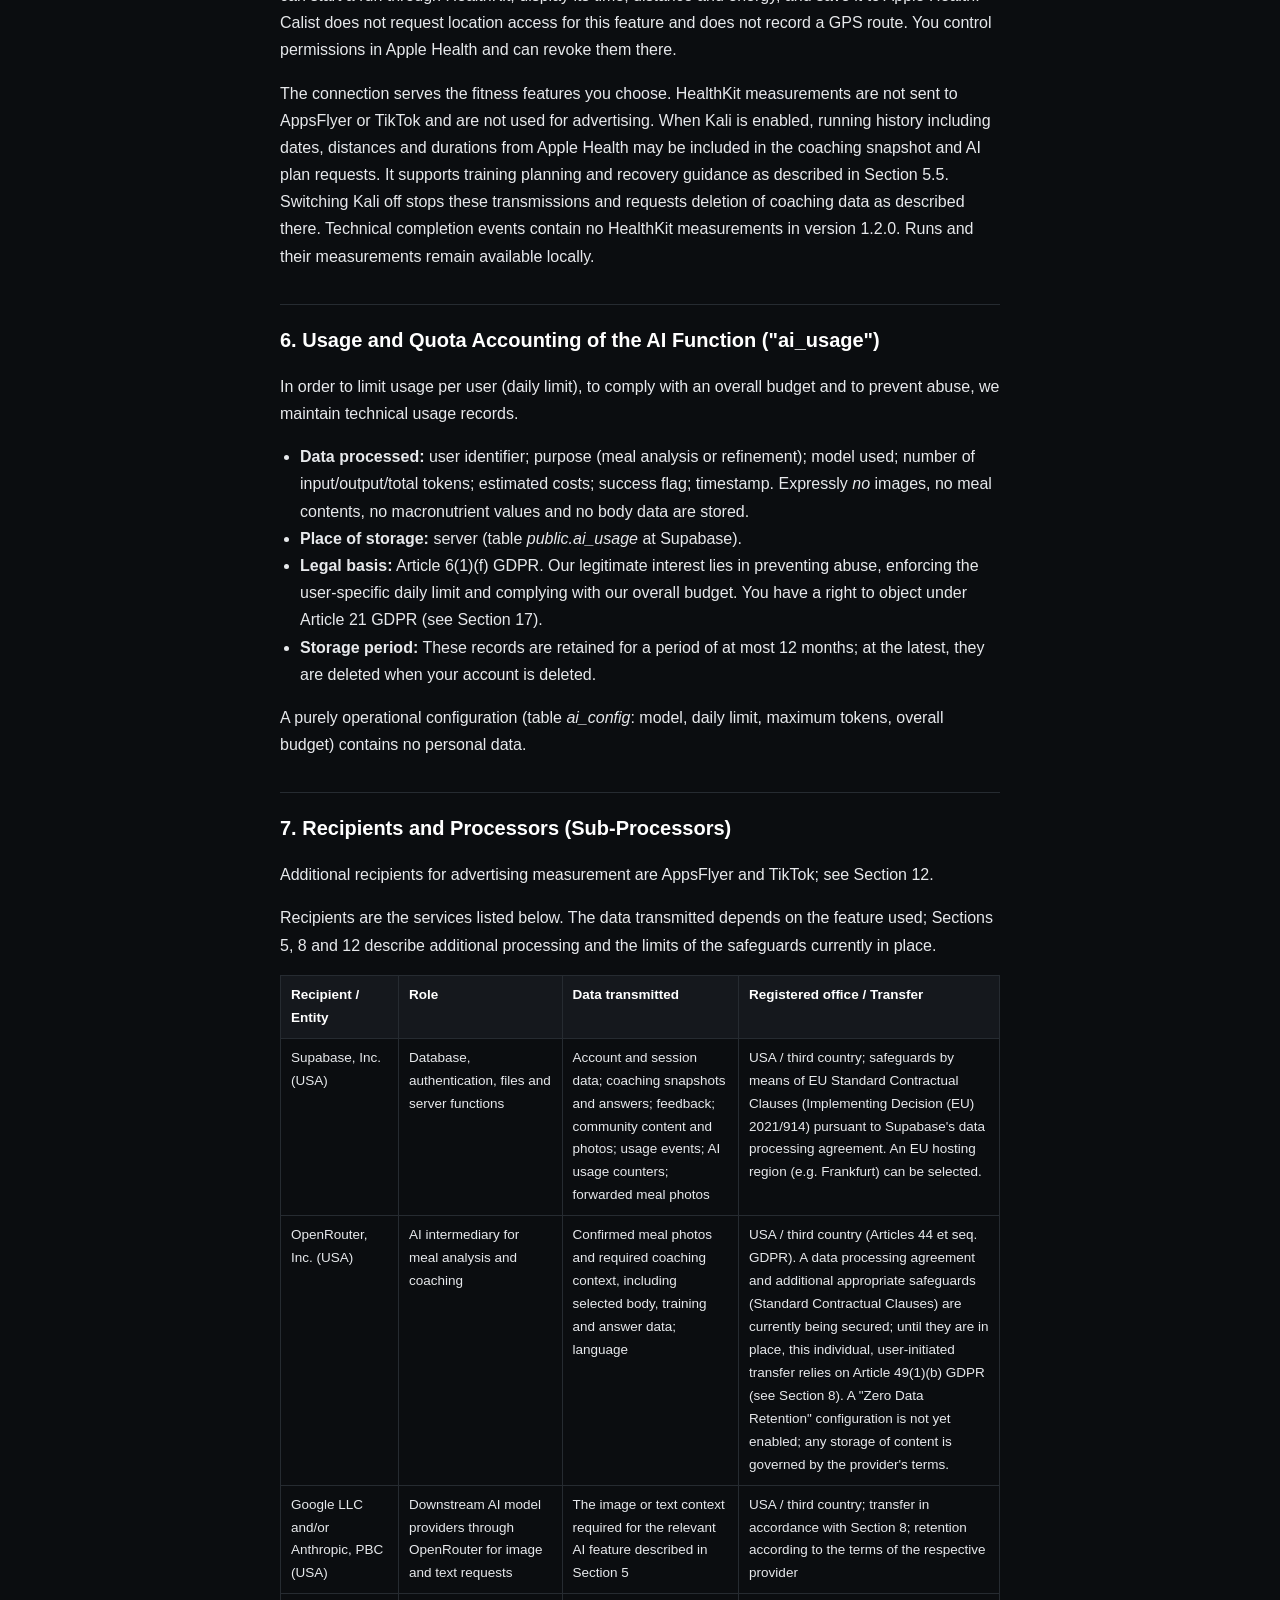
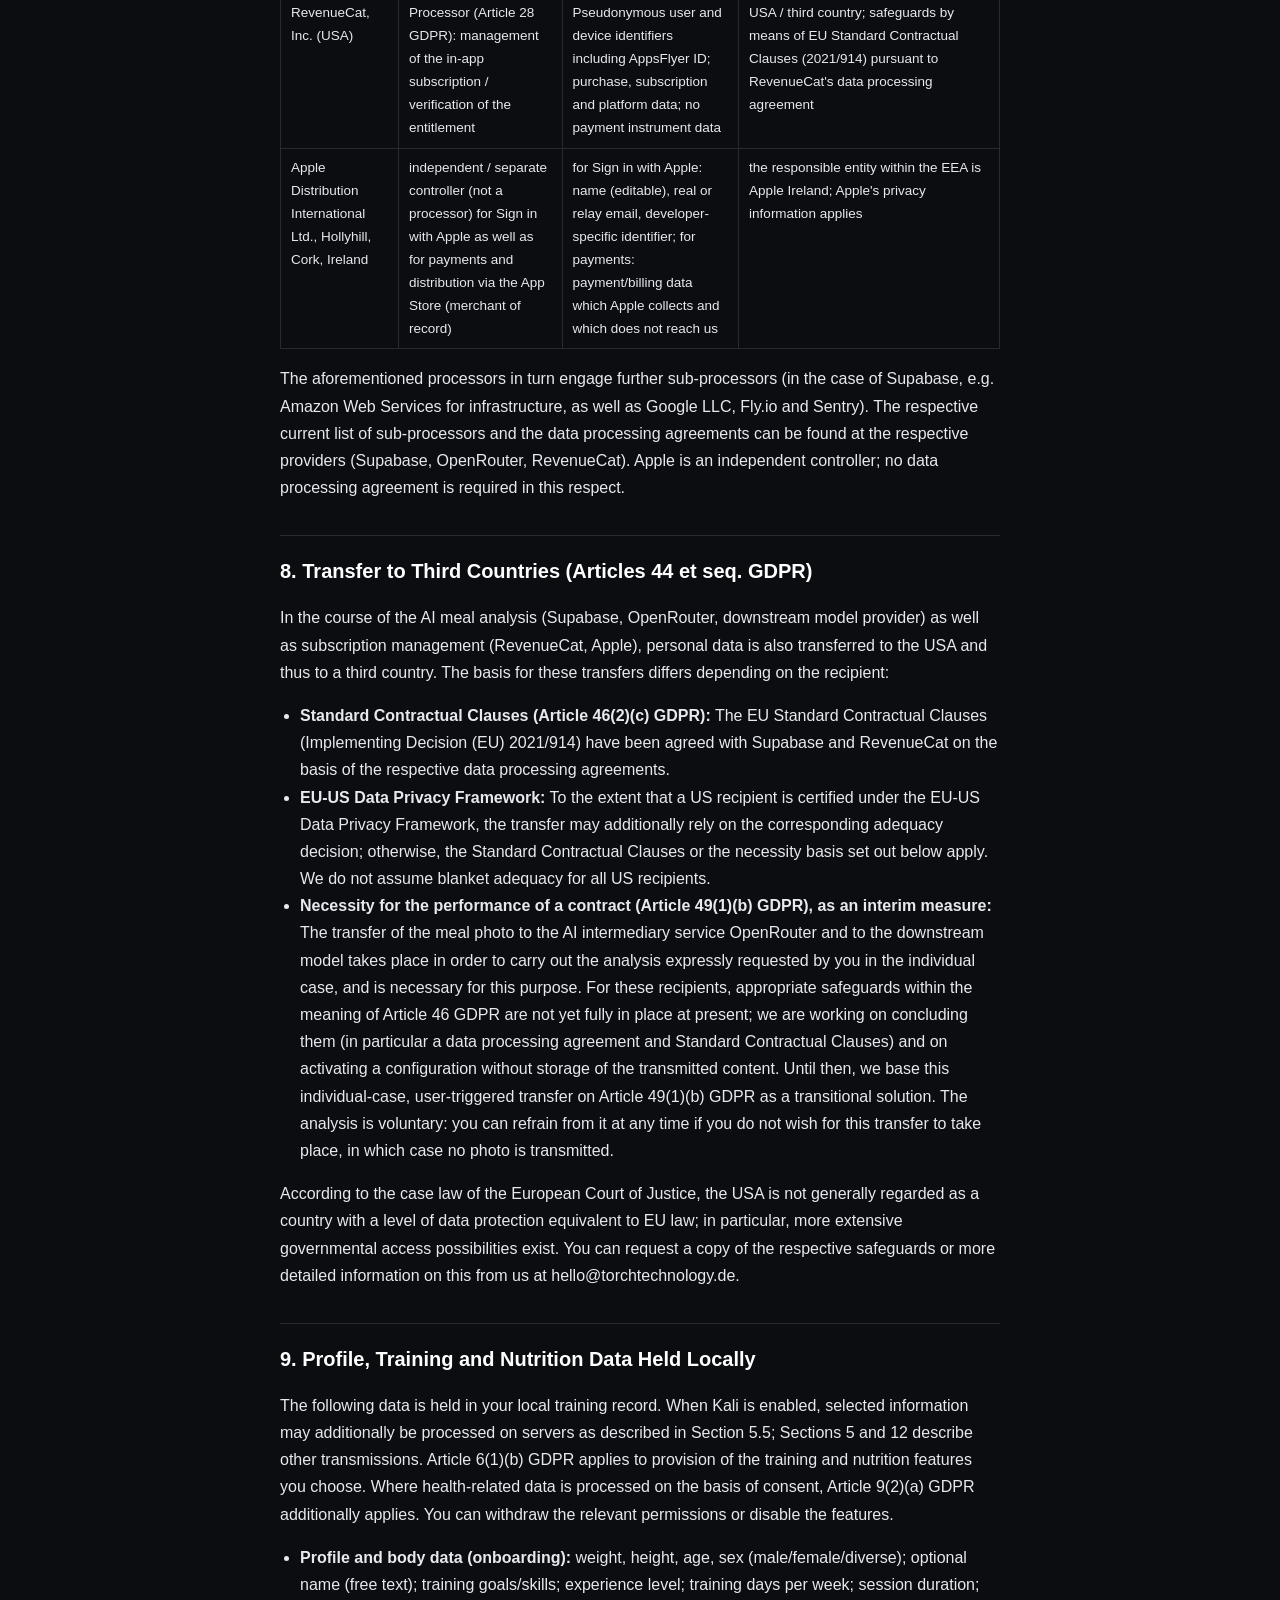
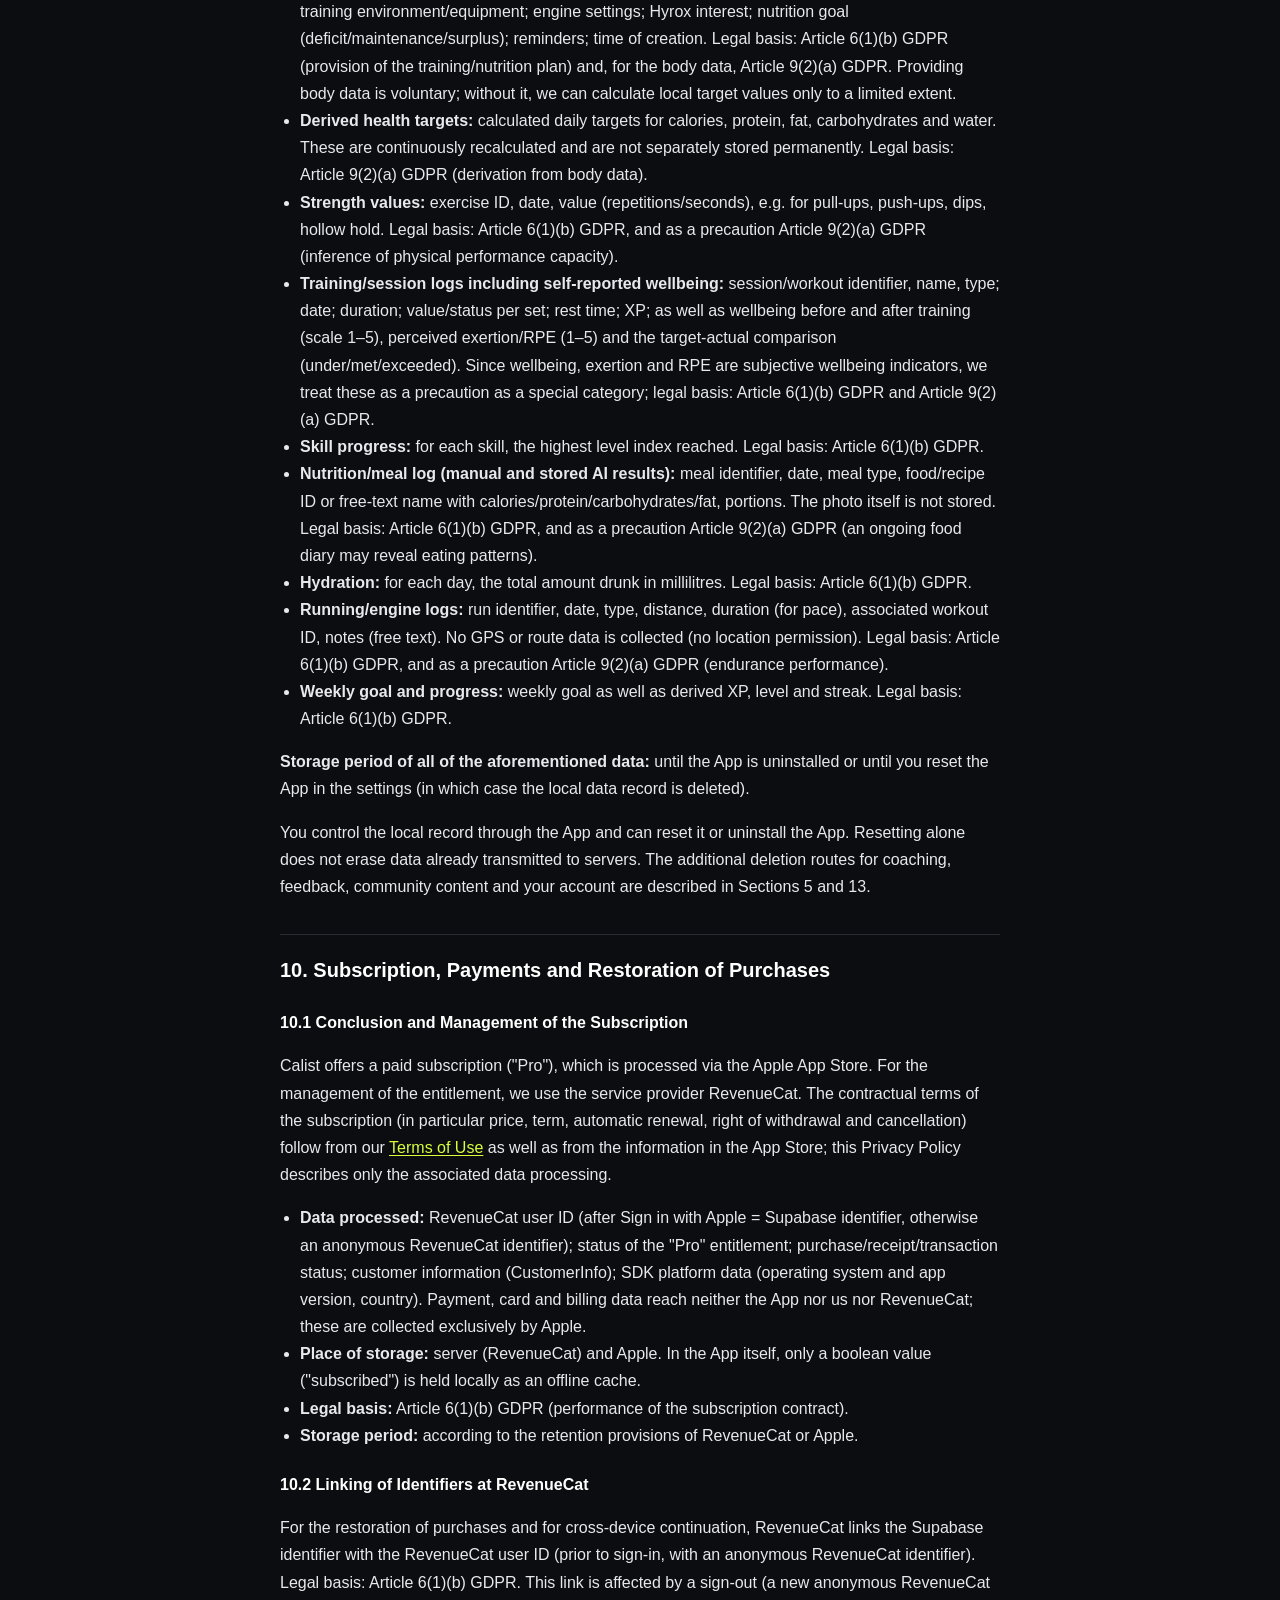
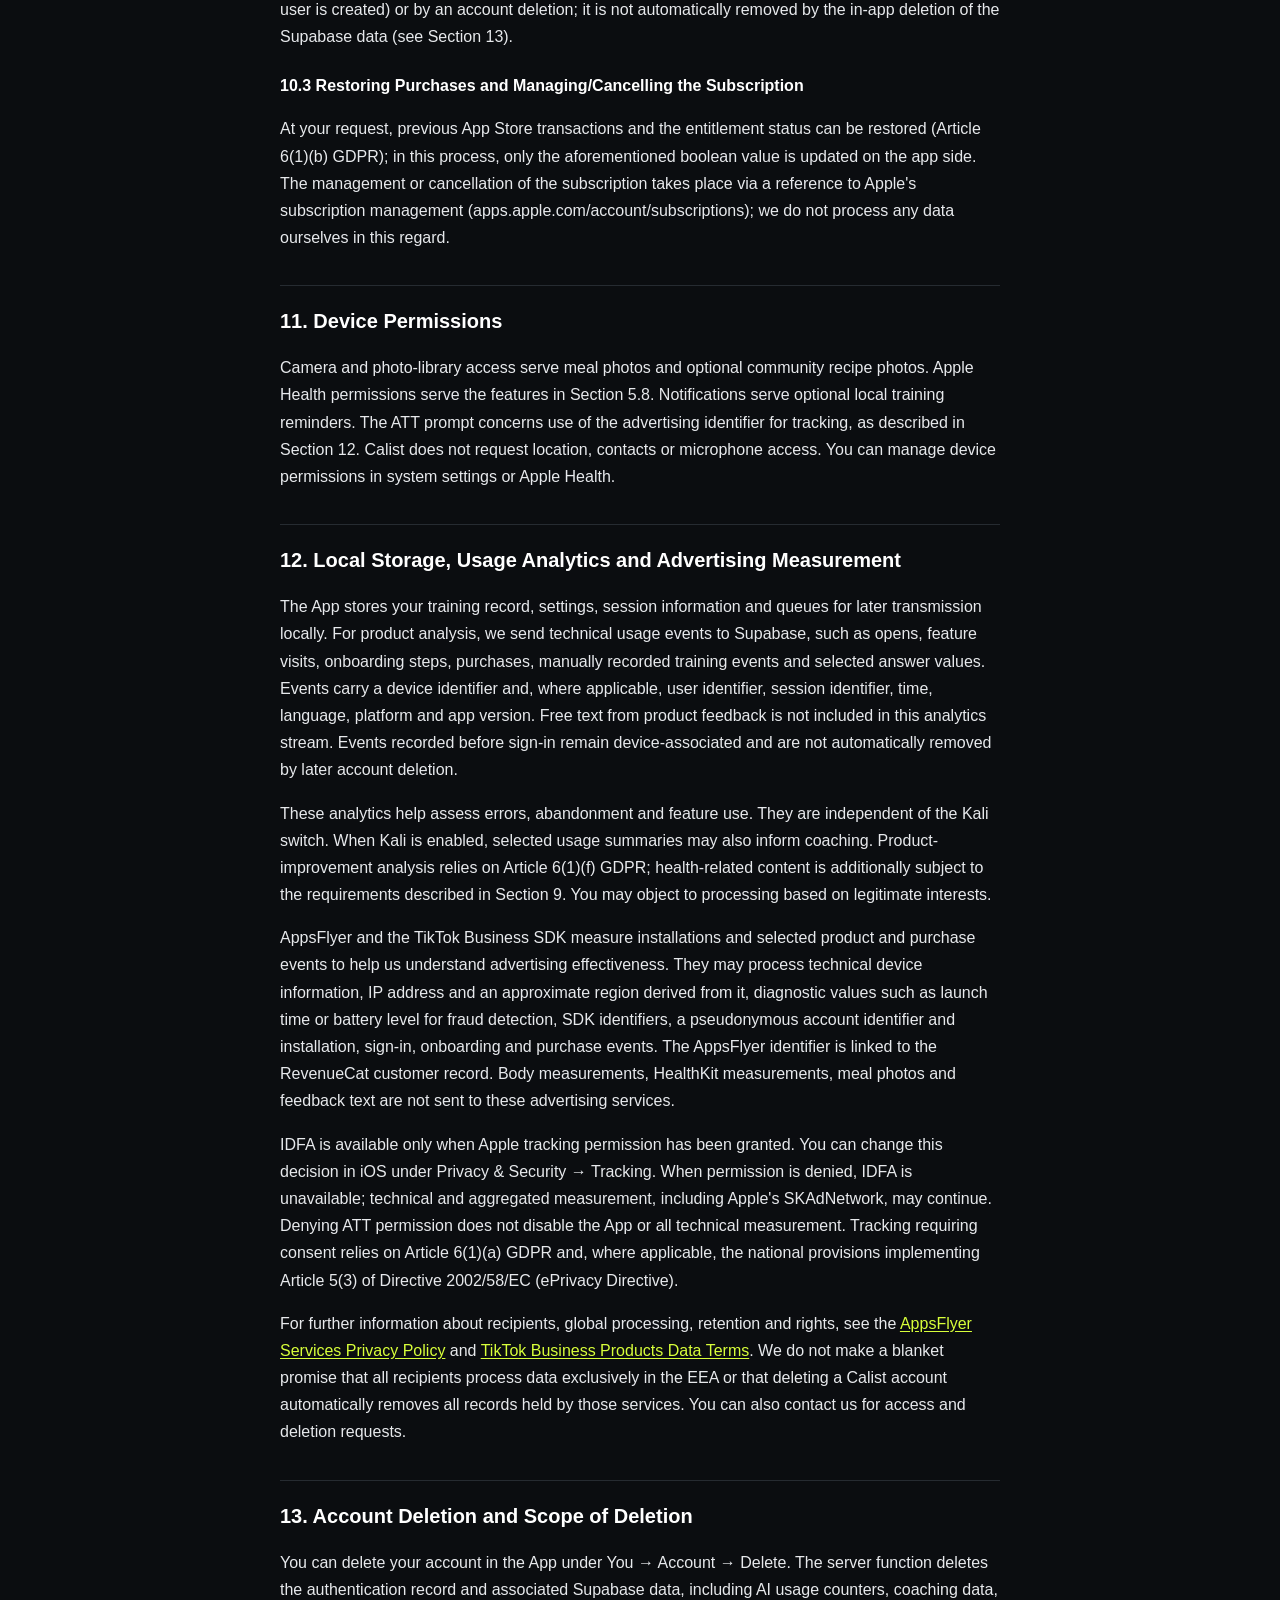
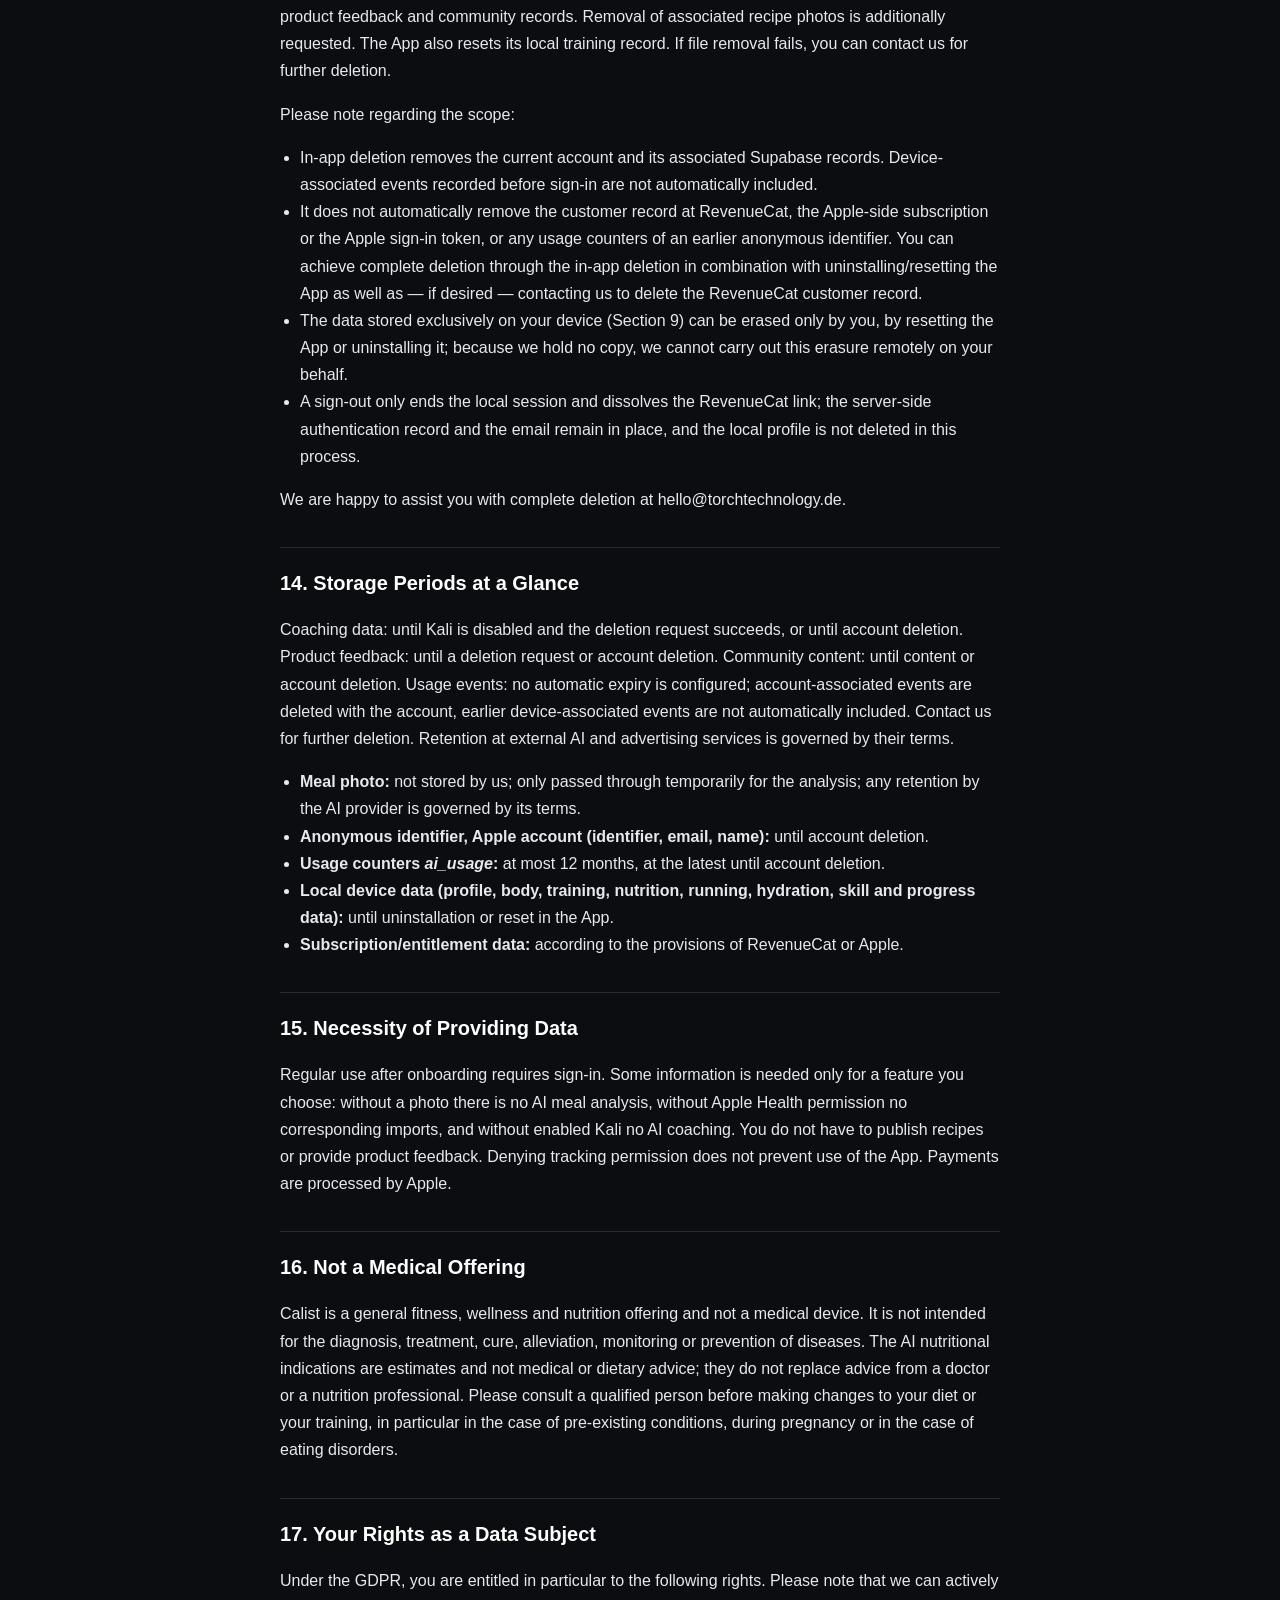
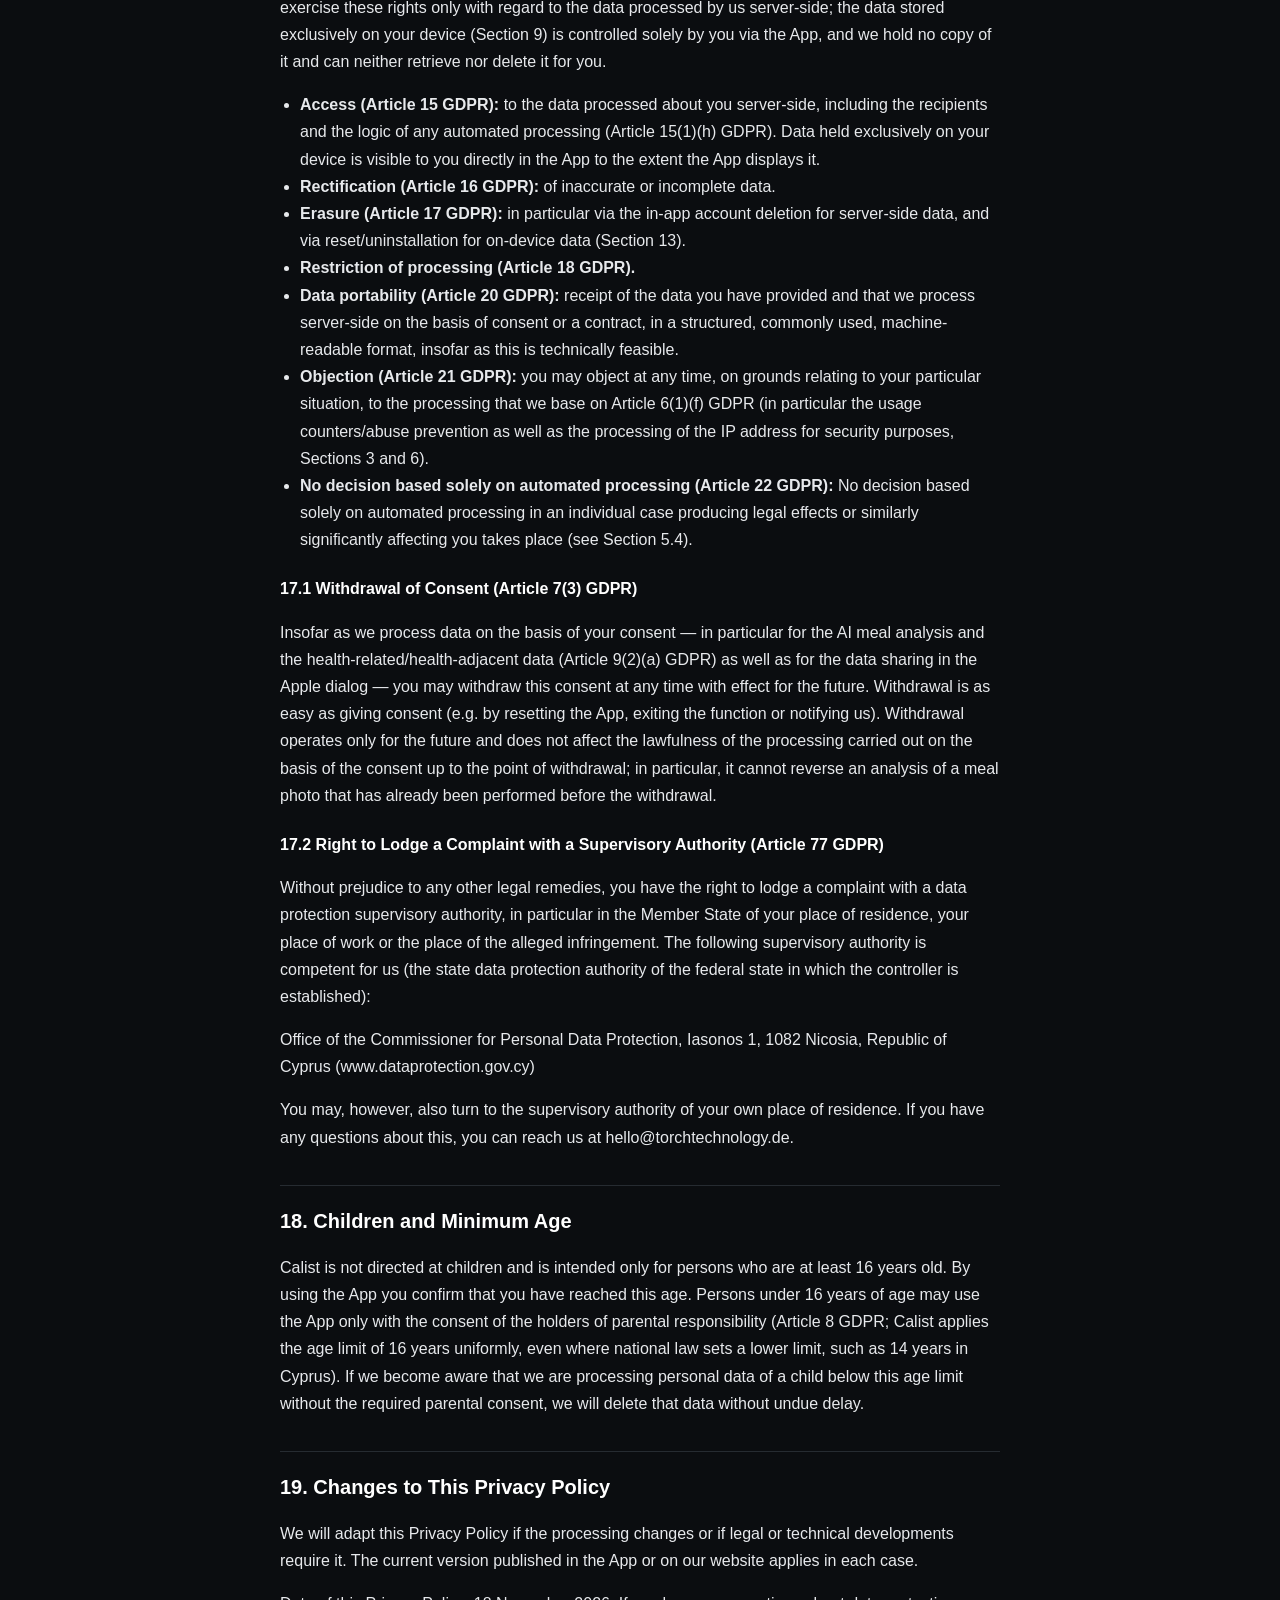
==== commit b9acac57: "Base the legal texts on Cypriot law TORCHTECHNOLOGY LTD has its registered office in Nicosia, so the" ====
--- a/datenschutz.html
+++ b/datenschutz.html
@@ -18,7 +18,7 @@
 <p>Calist verbindet Training, Skills, Ernährung und optionale Apple-Health-Funktionen. Ihr vollständiger Trainingsstand wird lokal auf dem Gerät geführt. Für Anmeldung, Abonnements, KI-Funktionen, Community-Rezepte, freiwilliges Feedback sowie Nutzungs- und Werbemessung werden die nachfolgend beschriebenen Daten auch außerhalb Ihres Geräts verarbeitet. Insbesondere kann der eingeschaltete Coach Kali ausgewählte Trainings-, Körper- und Ernährungsdaten an unseren Server und einen KI-Anbieter übertragen.</p>
 <p>Diese Datenschutzerklärung ergänzt unser <a href="https://pyfinn.github.io/calist-legal/impressum.html">Impressum</a> (Anbieterkennzeichnung) und unsere <a href="https://pyfinn.github.io/calist-legal/nutzungsbedingungen.html">Nutzungsbedingungen</a>. Den dort enthaltenen Hinweis, dass Calist ein allgemeines Fitness‑ und Wellnessangebot und kein Medizinprodukt ist, finden Sie auch in Abschnitt 16 dieser Erklärung.</p>
 <h2>1. Verantwortlicher und Kontakt</h2>
-<p>Verantwortlicher im Sinne des Art. 4 Nr. 7 DSGVO und Diensteanbieter im Sinne des § 5 Digitale‑Dienste‑Gesetz (DDG) ist:</p>
+<p>Verantwortlicher im Sinne des Art. 4 Nr. 7 DSGVO und Diensteanbieter im Sinne der Richtlinie 2000/31/EG über den elektronischen Geschäftsverkehr ist:</p>
 <ul>
 <li>TORCHTECHNOLOGY LTD</li>
 <li>25 Martiou 27, D. Michael Tower, Flat/Office 105A<br/>Egkomi, 2408 Nikosia, Republik Zypern</li>
@@ -27,7 +27,7 @@
 </ul>
 <p>Für alle Anliegen und Anfragen zum Datenschutz sowie zur Ausübung Ihrer Rechte können Sie sich unter den vorstehenden Kontaktdaten, insbesondere per E‑Mail an hello@torchtechnology.de, an uns wenden.</p>
 <h3>1.1 Datenschutzbeauftragter und EU‑Vertreter</h3>
-<p>Wir sind gesetzlich nicht verpflichtet, einen Datenschutzbeauftragten zu benennen, und haben keinen bestellt. Die Voraussetzungen des Art. 37 DSGVO liegen nicht vor. Da der Verantwortliche in der Republik Zypern und damit in der Europäischen Union niedergelassen ist, ist auch kein Vertreter nach Art. 27 DSGVO erforderlich.</p>
+<p>Wir sind gesetzlich nicht verpflichtet, einen Datenschutzbeauftragten zu benennen, und haben keinen bestellt. Die Voraussetzungen des Art. 37 DSGVO liegen nicht vor. Ergänzend zur DSGVO gilt das zyprische Gesetz 125(I)/2018 zum Schutz natürlicher Personen bei der Verarbeitung personenbezogener Daten. Da der Verantwortliche seinen Sitz in der Republik Zypern und damit in der Europäischen Union hat, ist auch kein Vertreter nach Art. 27 DSGVO erforderlich.</p>
 <h2>2. Überblick über lokale Daten und Serververarbeitung</h2><p>Profil, Trainingshistorie, Bestwerte, Skill-Fortschritt, Mahlzeiten, Wasser, Gewichtsverlauf und App-Einstellungen werden lokal gespeichert. Calist bietet keine vollständige Sicherung oder Wiederherstellung dieses lokalen Trainingsstands aus der Cloud.</p><p>Serverseitig verarbeitet Supabase die Konto- und Sitzungsdaten, KI-Nutzungszähler, ausgewählte Coaching-Daten und Antworten, Community-Inhalte, freiwilliges Produktfeedback sowie Nutzungsereignisse. Bei der KI-Mahlzeitenanalyse wird das bestätigte Foto durch unseren Server zu OpenRouter und dem jeweiligen Modellanbieter weitergeleitet. Community-Rezeptfotos werden dagegen gespeichert und anderen Nutzern angezeigt. RevenueCat und Apple verwalten Käufe und Berechtigungen. AppsFlyer und TikTok verarbeiten die unter Abschnitt 12 erläuterten Daten zur Werbemessung.</p>
 
 
@@ -167,7 +167,7 @@
 <p>Auf Ihren Wunsch können frühere App‑Store‑Transaktionen und der Berechtigungsstatus wiederhergestellt werden (Art. 6 Abs. 1 lit. b DSGVO); dabei wird app‑seitig nur der genannte Wahrheitswert aktualisiert. Die Verwaltung oder Kündigung des Abonnements erfolgt über einen Verweis auf die Apple‑Abonnementverwaltung (apps.apple.com/account/subscriptions); hierbei verarbeiten wir selbst keine Daten.</p>
 <h2>11. Geräteberechtigungen</h2><p>Kamera und Fotomediathek dienen Mahlzeitenfotos und optionalen Community-Rezeptfotos. Apple-Health-Freigaben dienen den Funktionen in Abschnitt 5.8. Mitteilungen dienen optionalen lokalen Trainings-Erinnerungen. Die ATT-Abfrage betrifft die Nutzung der Werbekennung für Tracking, siehe Abschnitt 12. Calist fordert keinen Standort-, Kontakt- oder Mikrofonzugriff an. Sie können Geräteberechtigungen in den Systemeinstellungen beziehungsweise in Apple Health verwalten.</p>
 
-<h2>12. Lokale Speicherung, Nutzungsstatistik und Werbemessung</h2><p>Die App speichert lokal den Trainingsstand, Einstellungen, Sitzungsinformationen und Warteschlangen für spätere Übertragungen. Für die Produktanalyse senden wir technische Nutzungsereignisse an Supabase: etwa Öffnungen, besuchte Funktionen, Onboarding-Schritte, Käufe, manuell erfasste Trainingsereignisse und gewählte Auswahlwerte. Ereignisse tragen Geräte- und gegebenenfalls Nutzerkennung, Sitzungskennung, Zeitpunkt, Sprache, Plattform und App-Version. Freitext aus Produktfeedback wird nicht in diesen Analysestrom übernommen. Vor der Anmeldung erfasste Ereignisse bleiben gerätebezogen und werden durch die spätere Kontolöschung nicht automatisch entfernt.</p><p>Diese Statistik hilft, Fehler, Abbrüche und die Nutzung von Funktionen auszuwerten. Sie ist vom Kali-Schalter unabhängig. Bei eingeschaltetem Kali können ausgewählte Nutzungszusammenfassungen auch dem Coaching dienen. Die Auswertung zur Produktverbesserung stützt sich auf Art. 6 Abs. 1 lit. f DSGVO; gesundheitsbezogene Inhalte unterliegen zusätzlich den in Abschnitt 9 beschriebenen Anforderungen. Sie können einer Verarbeitung auf Grundlage berechtigter Interessen widersprechen.</p><p>AppsFlyer und das TikTok Business SDK messen Installationen und ausgewählte Produkt- und Kaufereignisse, damit wir die Wirksamkeit unserer Werbung nachvollziehen können. Dabei können technische Geräteinformationen, IP-Adresse und daraus abgeleitete grobe Region, Diagnosewerte wie Startzeit oder Batteriestand zur Betrugserkennung, SDK-Kennungen, eine pseudonyme Kontokennung sowie Installations-, Anmelde-, Onboarding- und Kaufereignisse verarbeitet werden. AppsFlyers Kennung wird mit dem RevenueCat-Kundenkonto verknüpft. Es werden keine Körperwerte, HealthKit-Messwerte, Mahlzeitenfotos oder Feedbacktexte an diese Werbedienste gesendet.</p><p>Die IDFA steht nur bei einer erteilten Apple-Tracking-Freigabe zur Verfügung. Diese Entscheidung können Sie in iOS unter Datenschutz &amp; Sicherheit → Tracking ändern. Bei abgelehnter Freigabe steht die IDFA nicht zur Verfügung; technische und aggregierte Messung, etwa über Apples SKAdNetwork, kann weiterhin stattfinden. Eine abgelehnte ATT-Freigabe schaltet weder die App noch sämtliche technische Messung ab. Einwilligungspflichtiges Tracking stützt sich auf Art. 6 Abs. 1 lit. a DSGVO und, soweit einschlägig, § 25 Abs. 1 TDDDG.</p><p>Weitere Angaben zu Empfängern, weltweiter Verarbeitung, Aufbewahrung und Betroffenenrechten: <a href="https://www.appsflyer.com/legal/services-privacy-policy/">AppsFlyer Services Privacy Policy</a> und <a href="https://ads.tiktok.com/i18n/official/policy/business-products-data-terms">TikTok Business Products Data Terms</a>. Es wird keine pauschale Zusage gemacht, dass alle Empfänger Daten ausschließlich im EWR verarbeiten oder dass eine Kontolöschung in Calist automatisch alle Datensätze bei diesen Diensten entfernt. Für Auskunft und Löschanfragen können Sie sich auch an uns wenden.</p>
+<h2>12. Lokale Speicherung, Nutzungsstatistik und Werbemessung</h2><p>Die App speichert lokal den Trainingsstand, Einstellungen, Sitzungsinformationen und Warteschlangen für spätere Übertragungen. Für die Produktanalyse senden wir technische Nutzungsereignisse an Supabase: etwa Öffnungen, besuchte Funktionen, Onboarding-Schritte, Käufe, manuell erfasste Trainingsereignisse und gewählte Auswahlwerte. Ereignisse tragen Geräte- und gegebenenfalls Nutzerkennung, Sitzungskennung, Zeitpunkt, Sprache, Plattform und App-Version. Freitext aus Produktfeedback wird nicht in diesen Analysestrom übernommen. Vor der Anmeldung erfasste Ereignisse bleiben gerätebezogen und werden durch die spätere Kontolöschung nicht automatisch entfernt.</p><p>Diese Statistik hilft, Fehler, Abbrüche und die Nutzung von Funktionen auszuwerten. Sie ist vom Kali-Schalter unabhängig. Bei eingeschaltetem Kali können ausgewählte Nutzungszusammenfassungen auch dem Coaching dienen. Die Auswertung zur Produktverbesserung stützt sich auf Art. 6 Abs. 1 lit. f DSGVO; gesundheitsbezogene Inhalte unterliegen zusätzlich den in Abschnitt 9 beschriebenen Anforderungen. Sie können einer Verarbeitung auf Grundlage berechtigter Interessen widersprechen.</p><p>AppsFlyer und das TikTok Business SDK messen Installationen und ausgewählte Produkt- und Kaufereignisse, damit wir die Wirksamkeit unserer Werbung nachvollziehen können. Dabei können technische Geräteinformationen, IP-Adresse und daraus abgeleitete grobe Region, Diagnosewerte wie Startzeit oder Batteriestand zur Betrugserkennung, SDK-Kennungen, eine pseudonyme Kontokennung sowie Installations-, Anmelde-, Onboarding- und Kaufereignisse verarbeitet werden. AppsFlyers Kennung wird mit dem RevenueCat-Kundenkonto verknüpft. Es werden keine Körperwerte, HealthKit-Messwerte, Mahlzeitenfotos oder Feedbacktexte an diese Werbedienste gesendet.</p><p>Die IDFA steht nur bei einer erteilten Apple-Tracking-Freigabe zur Verfügung. Diese Entscheidung können Sie in iOS unter Datenschutz &amp; Sicherheit → Tracking ändern. Bei abgelehnter Freigabe steht die IDFA nicht zur Verfügung; technische und aggregierte Messung, etwa über Apples SKAdNetwork, kann weiterhin stattfinden. Eine abgelehnte ATT-Freigabe schaltet weder die App noch sämtliche technische Messung ab. Einwilligungspflichtiges Tracking stützt sich auf Art. 6 Abs. 1 lit. a DSGVO und, soweit einschlägig, die nationalen Vorschriften zur Umsetzung von Art. 5 Abs. 3 der Richtlinie 2002/58/EG (ePrivacy-Richtlinie).</p><p>Weitere Angaben zu Empfängern, weltweiter Verarbeitung, Aufbewahrung und Betroffenenrechten: <a href="https://www.appsflyer.com/legal/services-privacy-policy/">AppsFlyer Services Privacy Policy</a> und <a href="https://ads.tiktok.com/i18n/official/policy/business-products-data-terms">TikTok Business Products Data Terms</a>. Es wird keine pauschale Zusage gemacht, dass alle Empfänger Daten ausschließlich im EWR verarbeiten oder dass eine Kontolöschung in Calist automatisch alle Datensätze bei diesen Diensten entfernt. Für Auskunft und Löschanfragen können Sie sich auch an uns wenden.</p>
 
 <h2>13. Löschung des Kontos und Umfang der Löschung</h2>
 <p>Sie können Ihr Konto in der App unter Du → Konto → Löschen entfernen. Die Server-Funktion löscht den Authentifizierungsdatensatz und die damit verknüpften Daten bei Supabase, einschließlich KI-Nutzungszählern, Coaching-Daten, Produktfeedback und Community-Datensätzen. Die Entfernung zugeordneter Rezeptfotos wird zusätzlich angefordert. Die App setzt außerdem den lokalen Trainingsstand zurück. Bei Fehlern der Dateientfernung können Sie uns um weitere Löschung bitten.</p>
@@ -205,11 +205,11 @@
 <h3>17.1 Widerruf von Einwilligungen (Art. 7 Abs. 3 DSGVO)</h3>
 <p>Soweit wir Daten aufgrund Ihrer Einwilligung verarbeiten – insbesondere bei der KI‑Mahlzeitenanalyse und den gesundheitsbezogenen/gesundheitsnahen Daten (Art. 9 Abs. 2 lit. a DSGVO) sowie bei der Datenfreigabe im Apple‑Dialog – können Sie diese Einwilligung jederzeit mit Wirkung für die Zukunft widerrufen. Der Widerruf ist so einfach wie die Erteilung der Einwilligung (z. B. durch Zurücksetzen der App, Beenden der Funktion oder Mitteilung an uns). Die Rechtmäßigkeit der bis zum Widerruf erfolgten Verarbeitung bleibt unberührt.</p>
 <h3>17.2 Beschwerderecht bei einer Aufsichtsbehörde (Art. 77 DSGVO)</h3>
-<p>Unbeschadet anderer Rechtsbehelfe haben Sie das Recht, sich bei einer Datenschutz‑Aufsichtsbehörde zu beschweren, insbesondere in dem Mitgliedstaat Ihres Aufenthaltsorts, Ihres Arbeitsplatzes oder des Orts des mutmaßlichen Verstoßes. Für uns zuständig ist die Aufsichtsbehörde des Mitgliedstaats, in dem der Verantwortliche niedergelassen ist:</p>
+<p>Unbeschadet anderer Rechtsbehelfe haben Sie das Recht, sich bei einer Datenschutz‑Aufsichtsbehörde zu beschweren, insbesondere in dem Mitgliedstaat Ihres Aufenthaltsorts, Ihres Arbeitsplatzes oder des Orts des mutmaßlichen Verstoßes. Für uns zuständig ist die Aufsichtsbehörde am Sitz des Verantwortlichen:</p>
 <p>Office of the Commissioner for Personal Data Protection (Kommissar für den Schutz personenbezogener Daten), Iasonos 1, 1082 Nikosia, Republik Zypern (www.dataprotection.gov.cy)</p>
 <p>Sie können sich jedoch auch an die Aufsichtsbehörde Ihres eigenen Aufenthaltsorts wenden. Bei Fragen hierzu erreichen Sie uns unter hello@torchtechnology.de.</p>
 <h2>18. Kinder und Mindestalter</h2>
-<p>Calist richtet sich nicht an Kinder. Die App darf nur von Personen genutzt werden, die mindestens 16 Jahre alt sind. Personen unter 16 Jahren dürfen die App nur mit Zustimmung der Träger der elterlichen Verantwortung nutzen (Art. 8 DSGVO; in Deutschland gilt für die Einwilligung in Dienste der Informationsgesellschaft die Altersgrenze von 16 Jahren). Erlangen wir Kenntnis davon, dass wir ohne erforderliche Zustimmung Daten von Kindern verarbeiten, löschen wir diese.</p>
+<p>Calist richtet sich nicht an Kinder. Die App darf nur von Personen genutzt werden, die mindestens 16 Jahre alt sind. Personen unter 16 Jahren dürfen die App nur mit Zustimmung der Träger der elterlichen Verantwortung nutzen (Art. 8 DSGVO; Calist wendet die Altersgrenze von 16 Jahren einheitlich an, auch wo das nationale Recht – wie in Zypern mit 14 Jahren – eine niedrigere Grenze vorsieht). Erlangen wir Kenntnis davon, dass wir ohne erforderliche Zustimmung Daten von Kindern verarbeiten, löschen wir diese.</p>
 <h2>19. Änderungen dieser Datenschutzerklärung</h2>
 <p>Wir passen diese Datenschutzerklärung an, wenn sich die Verarbeitung ändert oder rechtliche bzw. technische Entwicklungen dies erfordern. Es gilt jeweils die in der App bzw. auf unserer Website veröffentlichte aktuelle Fassung.</p>
 <p>Stand dieser Datenschutzerklärung: 18. November 2026. Bei Fragen zum Datenschutz erreichen Sie uns unter hello@torchtechnology.de.</p></section>
@@ -218,7 +218,7 @@
 <p>Calist combines training, Skills, nutrition and optional Apple Health features. Your complete training record is held locally on your device. The data described below is also processed outside your device for sign-in, subscriptions, AI features, community recipes, voluntary feedback, usage analytics and advertising measurement. In particular, when enabled, the Kali coach can transmit selected training, body and nutrition data to our server and an AI provider.</p>
 <p>This Privacy Policy supplements our <a href="https://pyfinn.github.io/calist-legal/impressum.html">Legal Notice</a> (provider identification) and our <a href="https://pyfinn.github.io/calist-legal/nutzungsbedingungen.html">Terms of Use</a>. The notice contained there that Calist is a general fitness and wellness offering and not a medical device is also set out in Section 16 of this Policy.</p>
 <h2>1. Controller and Contact</h2>
-<p>The controller within the meaning of Article 4(7) GDPR and the service provider within the meaning of Section 5 of the German Digital Services Act (DDG) is:</p>
+<p>The controller within the meaning of Article 4(7) GDPR and the service provider within the meaning of Directive 2000/31/EC on electronic commerce is:</p>
 <ul>
 <li>TORCHTECHNOLOGY LTD</li>
 <li>25 Martiou 27, D. Michael Tower, Flat/Office 105A<br/>Egkomi, 2408 Nicosia, Republic of Cyprus</li>
@@ -227,7 +227,7 @@
 </ul>
 <p>For all matters and enquiries relating to data protection, as well as to exercise your rights, you may contact us using the contact details set out above, in particular by email to hello@torchtechnology.de.</p>
 <h3>1.1 Data Protection Officer and EU Representative</h3>
-<p>We are not legally required to appoint a data protection officer and have not appointed one. The conditions of Article 37 GDPR are not met. As the controller is established in the Republic of Cyprus and thus within the European Union, no representative pursuant to Article 27 GDPR is required either.</p>
+<p>We are not legally required to appoint a data protection officer and have not appointed one. The conditions of Article 37 GDPR are not met. In addition to the GDPR, Cypriot Law 125(I)/2018 on the protection of natural persons with regard to the processing of personal data applies. As the controller has its registered office in the Republic of Cyprus and thus within the European Union, no representative pursuant to Article 27 GDPR is required either.</p>
 <h2>2. Overview of Local Data and Server Processing</h2><p>Your profile, training history, strength records, Skill progress, meals, water, weight history and app settings are stored locally. Calist does not provide a complete cloud backup or restoration of this local training record.</p><p>Supabase processes account and session data, AI usage counters, selected coaching data and answers, community content, voluntary product feedback and usage events. For AI meal analysis, our server forwards the confirmed photo to OpenRouter and the relevant model provider. Community recipe photos are stored and displayed to other users. RevenueCat and Apple manage purchases and entitlements. AppsFlyer and TikTok process the advertising measurement data described in Section 12.</p>
 
 
@@ -368,7 +368,7 @@
 <p>At your request, previous App Store transactions and the entitlement status can be restored (Article 6(1)(b) GDPR); in this process, only the aforementioned boolean value is updated on the app side. The management or cancellation of the subscription takes place via a reference to Apple's subscription management (apps.apple.com/account/subscriptions); we do not process any data ourselves in this regard.</p>
 <h2>11. Device Permissions</h2><p>Camera and photo-library access serve meal photos and optional community recipe photos. Apple Health permissions serve the features in Section 5.8. Notifications serve optional local training reminders. The ATT prompt concerns use of the advertising identifier for tracking, as described in Section 12. Calist does not request location, contacts or microphone access. You can manage device permissions in system settings or Apple Health.</p>
 
-<h2>12. Local Storage, Usage Analytics and Advertising Measurement</h2><p>The App stores your training record, settings, session information and queues for later transmission locally. For product analysis, we send technical usage events to Supabase, such as opens, feature visits, onboarding steps, purchases, manually recorded training events and selected answer values. Events carry a device identifier and, where applicable, user identifier, session identifier, time, language, platform and app version. Free text from product feedback is not included in this analytics stream. Events recorded before sign-in remain device-associated and are not automatically removed by later account deletion.</p><p>These analytics help assess errors, abandonment and feature use. They are independent of the Kali switch. When Kali is enabled, selected usage summaries may also inform coaching. Product-improvement analysis relies on Article 6(1)(f) GDPR; health-related content is additionally subject to the requirements described in Section 9. You may object to processing based on legitimate interests.</p><p>AppsFlyer and the TikTok Business SDK measure installations and selected product and purchase events to help us understand advertising effectiveness. They may process technical device information, IP address and an approximate region derived from it, diagnostic values such as launch time or battery level for fraud detection, SDK identifiers, a pseudonymous account identifier and installation, sign-in, onboarding and purchase events. The AppsFlyer identifier is linked to the RevenueCat customer record. Body measurements, HealthKit measurements, meal photos and feedback text are not sent to these advertising services.</p><p>IDFA is available only when Apple tracking permission has been granted. You can change this decision in iOS under Privacy &amp; Security → Tracking. When permission is denied, IDFA is unavailable; technical and aggregated measurement, including Apple's SKAdNetwork, may continue. Denying ATT permission does not disable the App or all technical measurement. Tracking requiring consent relies on Article 6(1)(a) GDPR and, where applicable, Section 25(1) TDDDG.</p><p>For further information about recipients, global processing, retention and rights, see the <a href="https://www.appsflyer.com/legal/services-privacy-policy/">AppsFlyer Services Privacy Policy</a> and <a href="https://ads.tiktok.com/i18n/official/policy/business-products-data-terms">TikTok Business Products Data Terms</a>. We do not make a blanket promise that all recipients process data exclusively in the EEA or that deleting a Calist account automatically removes all records held by those services. You can also contact us for access and deletion requests.</p>
+<h2>12. Local Storage, Usage Analytics and Advertising Measurement</h2><p>The App stores your training record, settings, session information and queues for later transmission locally. For product analysis, we send technical usage events to Supabase, such as opens, feature visits, onboarding steps, purchases, manually recorded training events and selected answer values. Events carry a device identifier and, where applicable, user identifier, session identifier, time, language, platform and app version. Free text from product feedback is not included in this analytics stream. Events recorded before sign-in remain device-associated and are not automatically removed by later account deletion.</p><p>These analytics help assess errors, abandonment and feature use. They are independent of the Kali switch. When Kali is enabled, selected usage summaries may also inform coaching. Product-improvement analysis relies on Article 6(1)(f) GDPR; health-related content is additionally subject to the requirements described in Section 9. You may object to processing based on legitimate interests.</p><p>AppsFlyer and the TikTok Business SDK measure installations and selected product and purchase events to help us understand advertising effectiveness. They may process technical device information, IP address and an approximate region derived from it, diagnostic values such as launch time or battery level for fraud detection, SDK identifiers, a pseudonymous account identifier and installation, sign-in, onboarding and purchase events. The AppsFlyer identifier is linked to the RevenueCat customer record. Body measurements, HealthKit measurements, meal photos and feedback text are not sent to these advertising services.</p><p>IDFA is available only when Apple tracking permission has been granted. You can change this decision in iOS under Privacy &amp; Security → Tracking. When permission is denied, IDFA is unavailable; technical and aggregated measurement, including Apple's SKAdNetwork, may continue. Denying ATT permission does not disable the App or all technical measurement. Tracking requiring consent relies on Article 6(1)(a) GDPR and, where applicable, the national provisions implementing Article 5(3) of Directive 2002/58/EC (ePrivacy Directive).</p><p>For further information about recipients, global processing, retention and rights, see the <a href="https://www.appsflyer.com/legal/services-privacy-policy/">AppsFlyer Services Privacy Policy</a> and <a href="https://ads.tiktok.com/i18n/official/policy/business-products-data-terms">TikTok Business Products Data Terms</a>. We do not make a blanket promise that all recipients process data exclusively in the EEA or that deleting a Calist account automatically removes all records held by those services. You can also contact us for access and deletion requests.</p>
 
 <h2>13. Account Deletion and Scope of Deletion</h2>
 <p>You can delete your account in the App under You → Account → Delete. The server function deletes the authentication record and associated Supabase data, including AI usage counters, coaching data, product feedback and community records. Removal of associated recipe photos is additionally requested. The App also resets its local training record. If file removal fails, you can contact us for further deletion.</p>
@@ -411,7 +411,7 @@
 <p>Office of the Commissioner for Personal Data Protection, Iasonos 1, 1082 Nicosia, Republic of Cyprus (www.dataprotection.gov.cy)</p>
 <p>You may, however, also turn to the supervisory authority of your own place of residence. If you have any questions about this, you can reach us at hello@torchtechnology.de.</p>
 <h2>18. Children and Minimum Age</h2>
-<p>Calist is not directed at children and is intended only for persons who are at least 16 years old. By using the App you confirm that you have reached this age. Persons under 16 years of age may use the App only with the consent of the holders of parental responsibility (Article 8 GDPR; in Germany, the age limit of 16 years applies to consent to information society services). If we become aware that we are processing personal data of a child below this age limit without the required parental consent, we will delete that data without undue delay.</p>
+<p>Calist is not directed at children and is intended only for persons who are at least 16 years old. By using the App you confirm that you have reached this age. Persons under 16 years of age may use the App only with the consent of the holders of parental responsibility (Article 8 GDPR; Calist applies the age limit of 16 years uniformly, even where national law sets a lower limit, such as 14 years in Cyprus). If we become aware that we are processing personal data of a child below this age limit without the required parental consent, we will delete that data without undue delay.</p>
 <h2>19. Changes to This Privacy Policy</h2>
 <p>We will adapt this Privacy Policy if the processing changes or if legal or technical developments require it. The current version published in the App or on our website applies in each case.</p>
 <p>Date of this Privacy Policy: 18 November 2026. If you have any questions about data protection, you can reach us at hello@torchtechnology.de.</p></section>
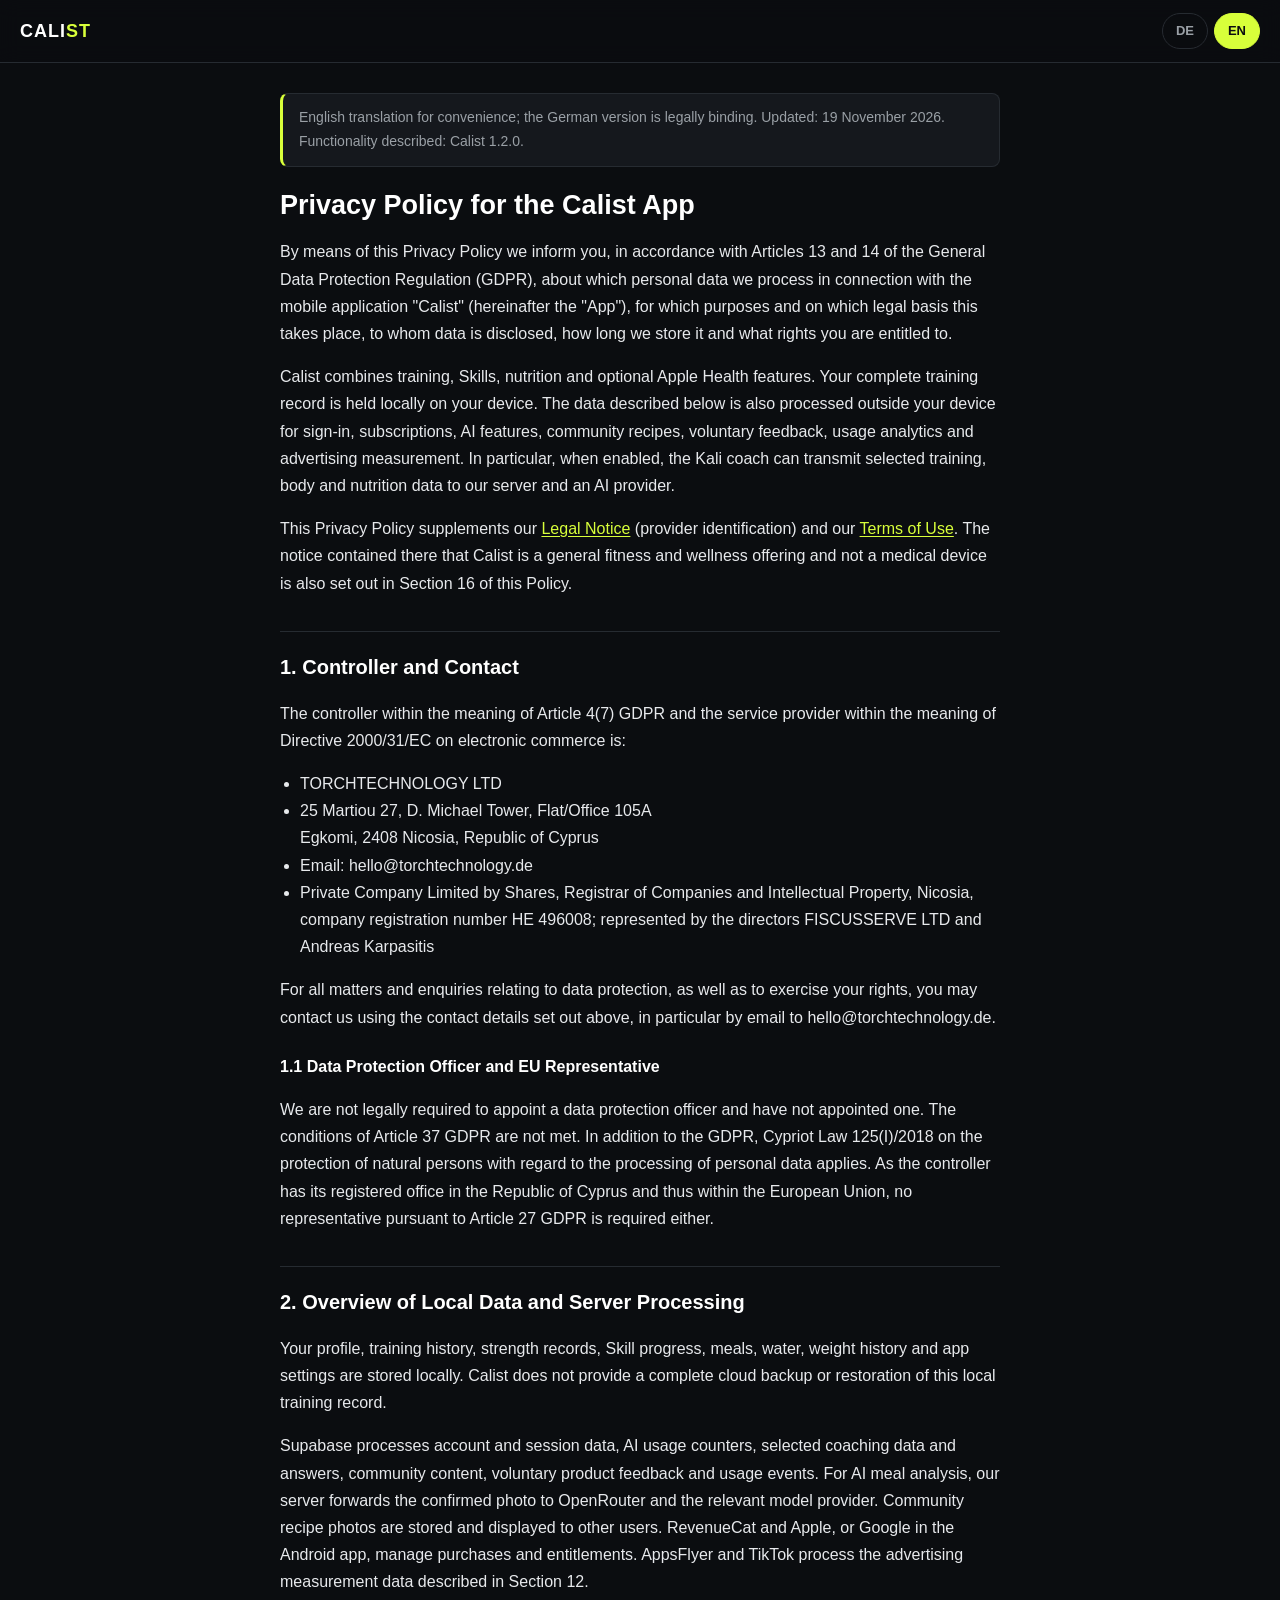
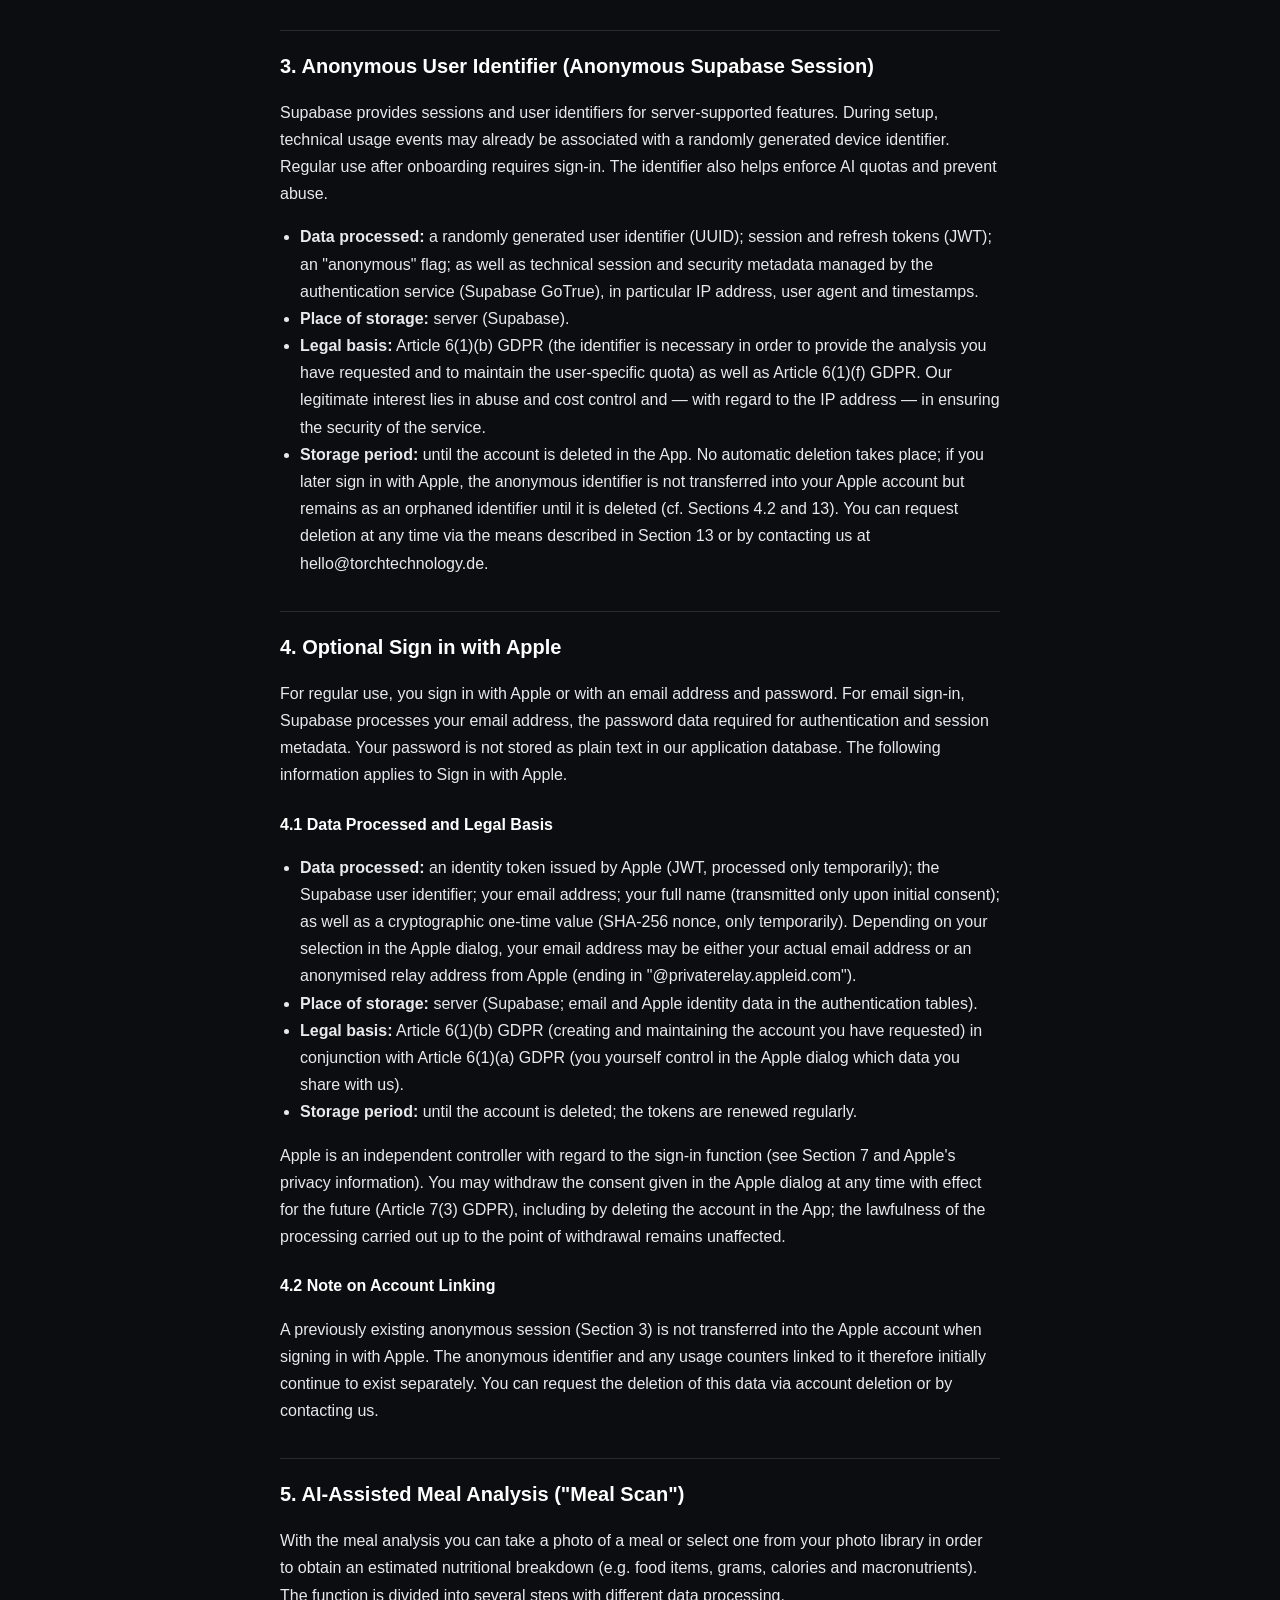
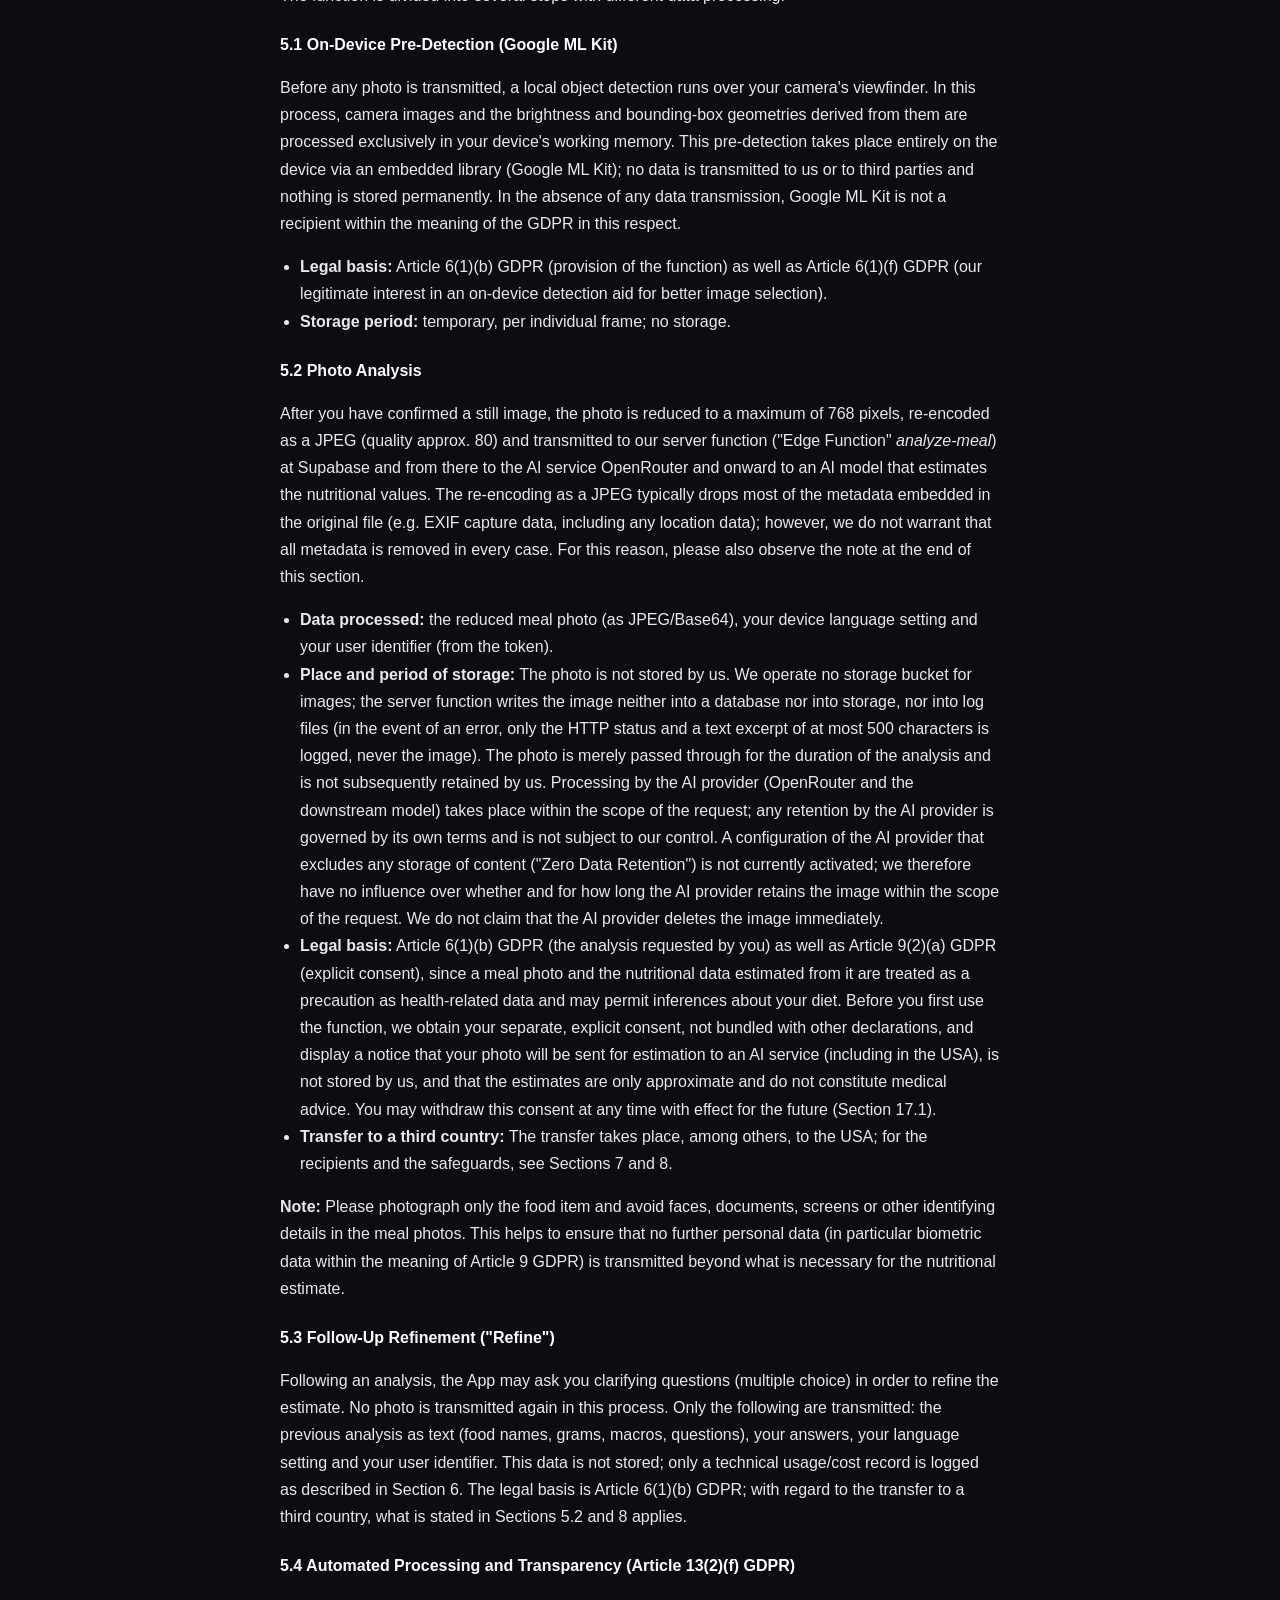
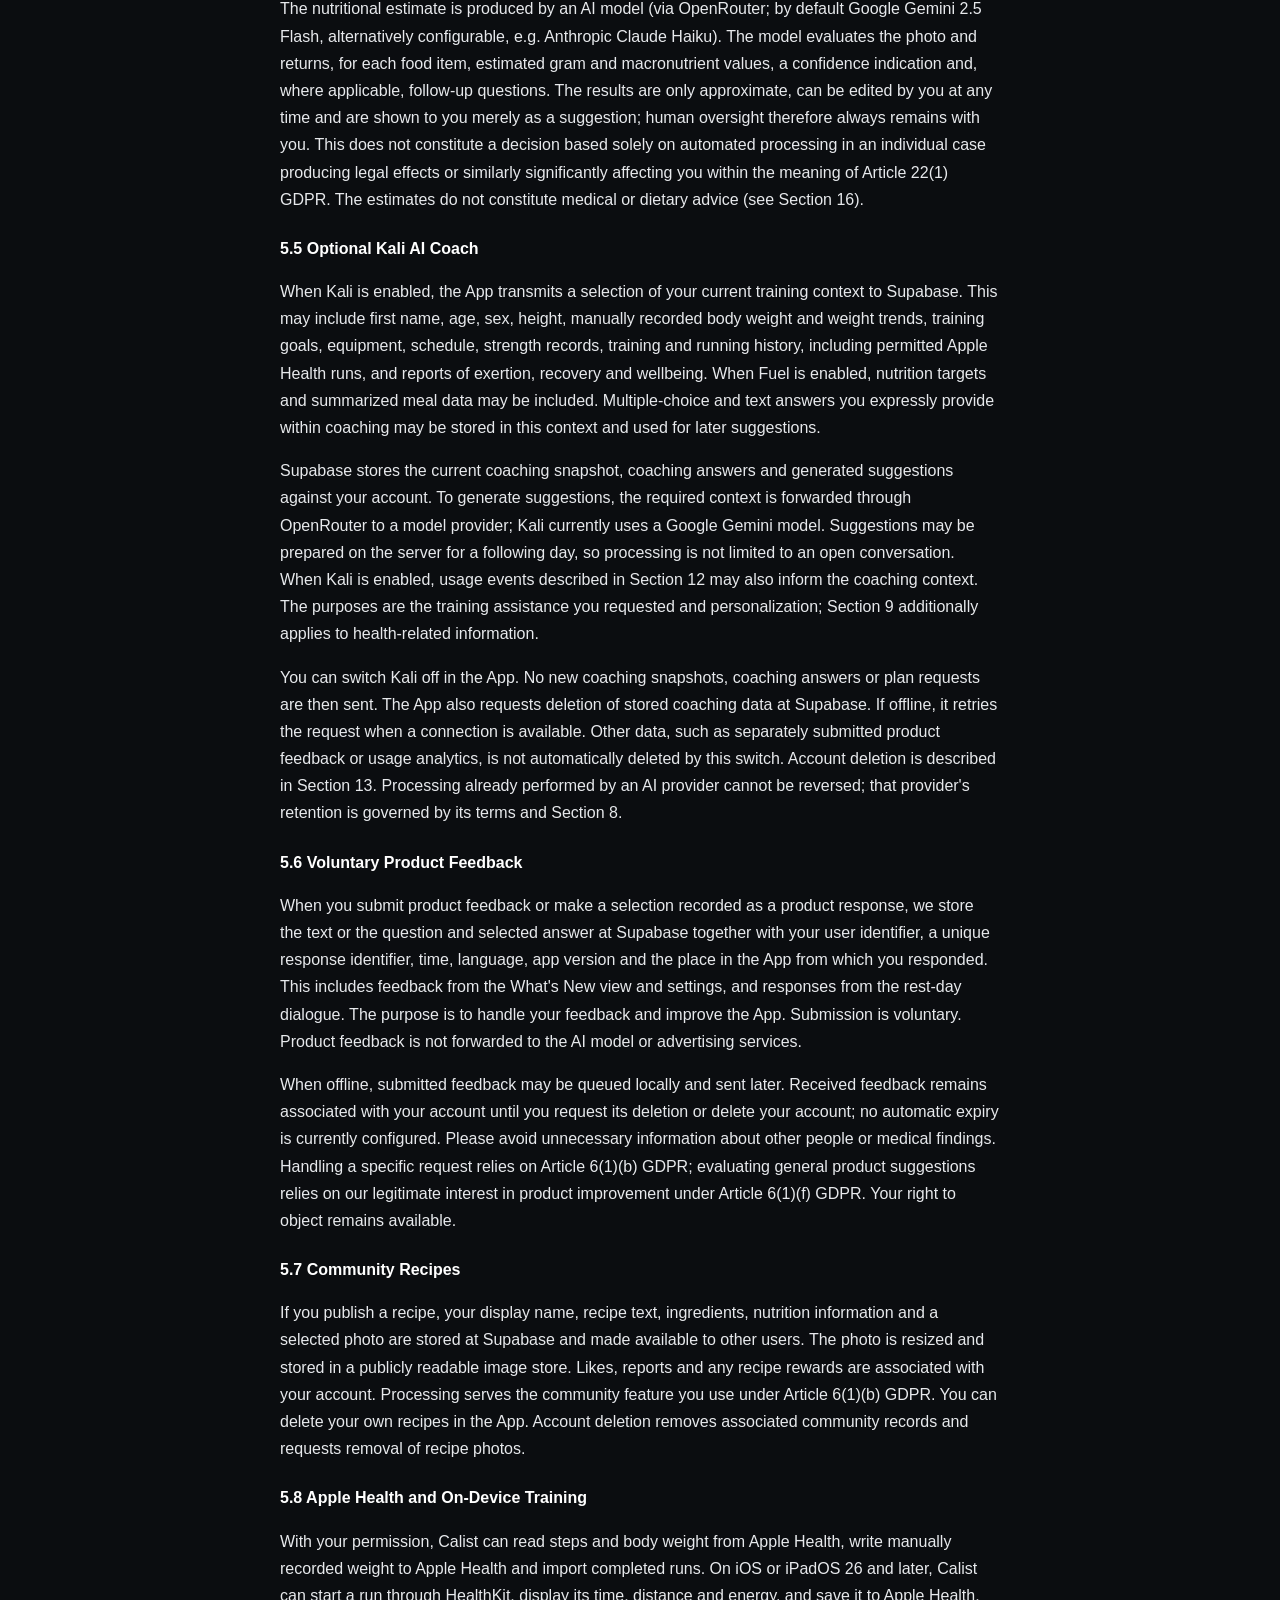
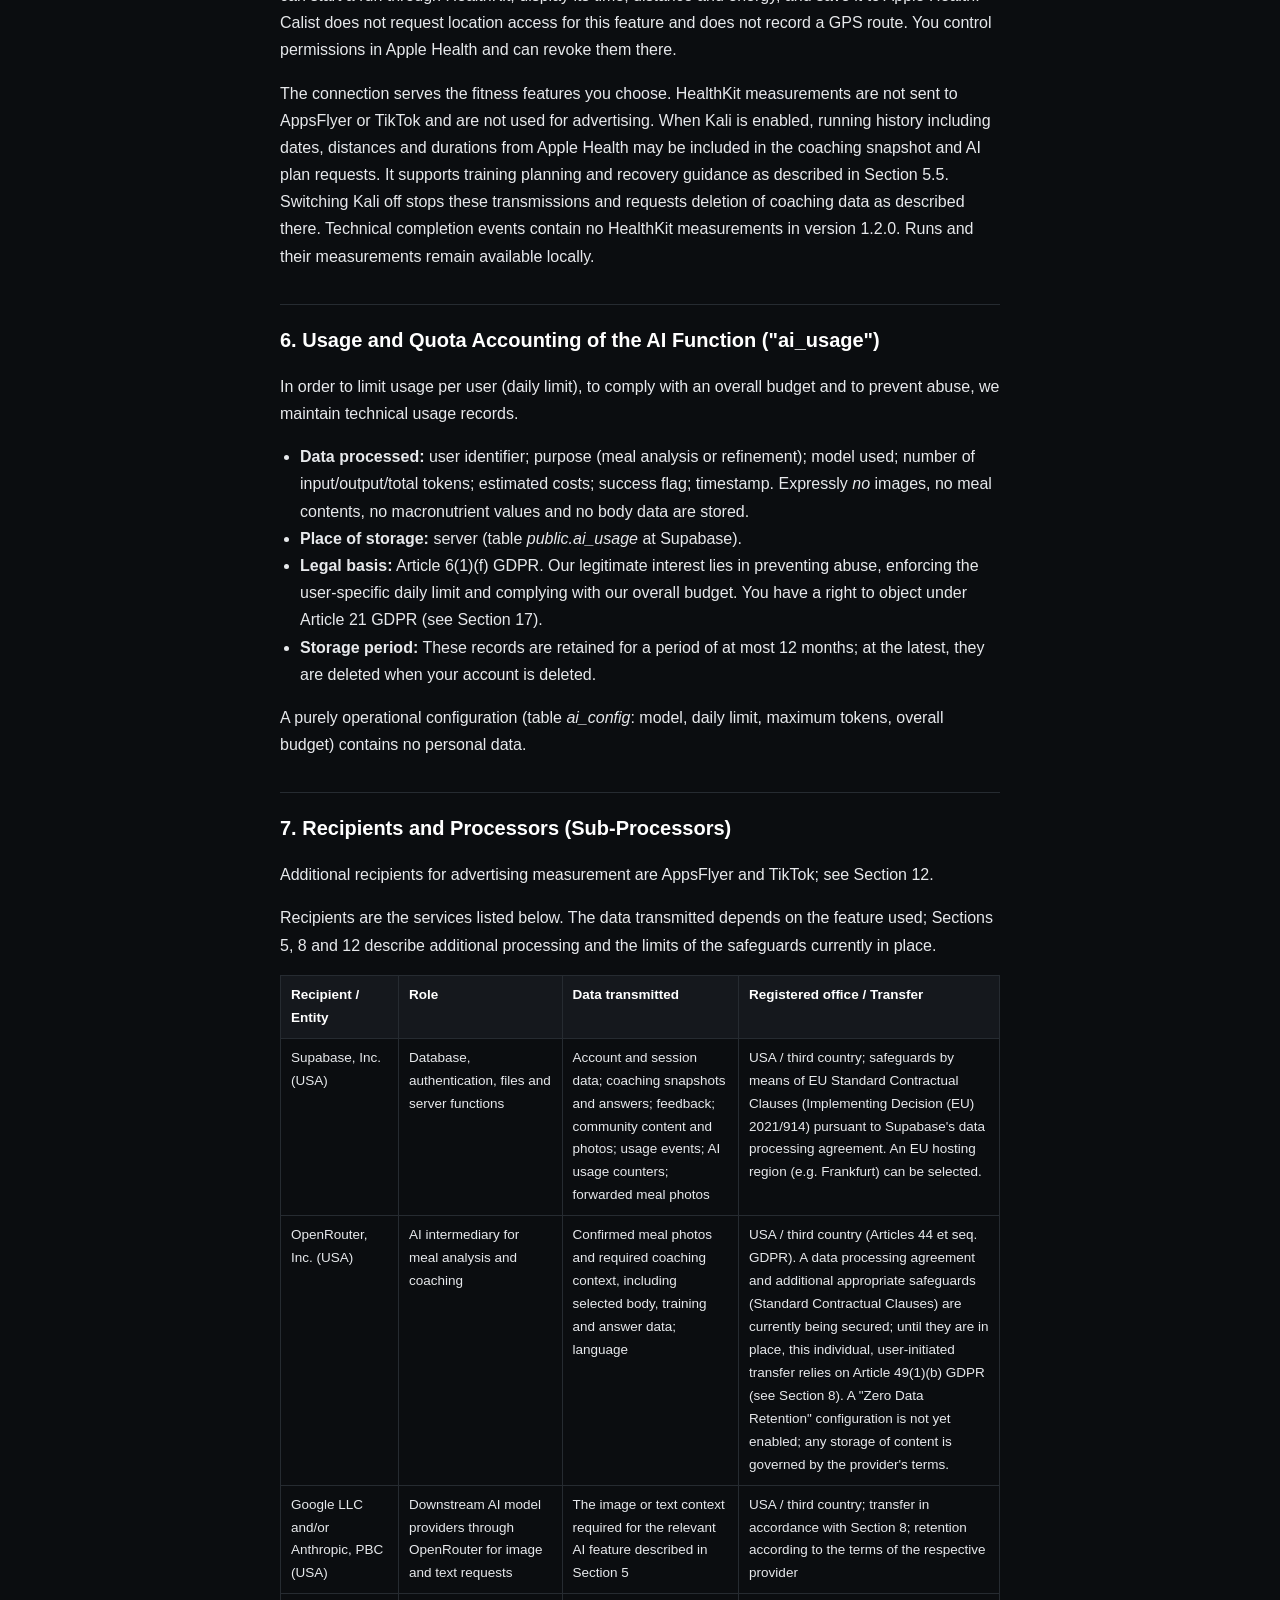
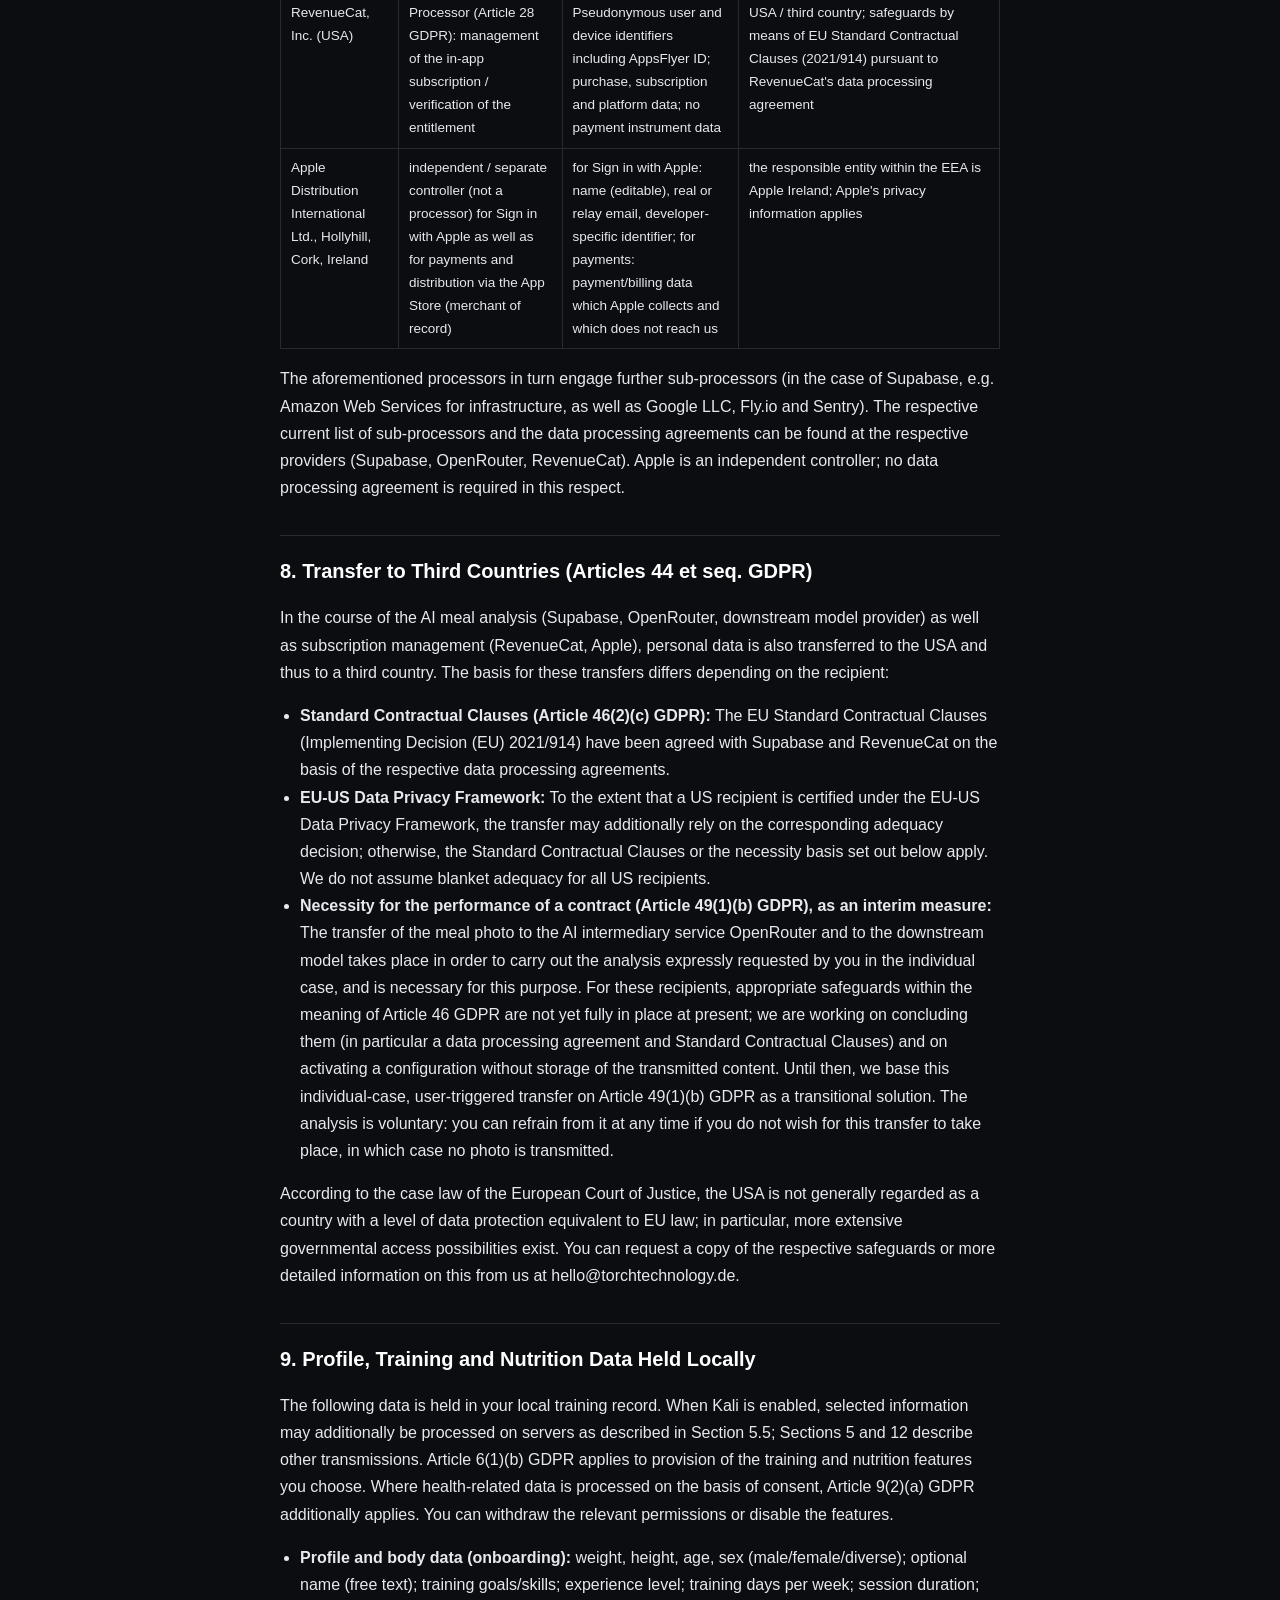
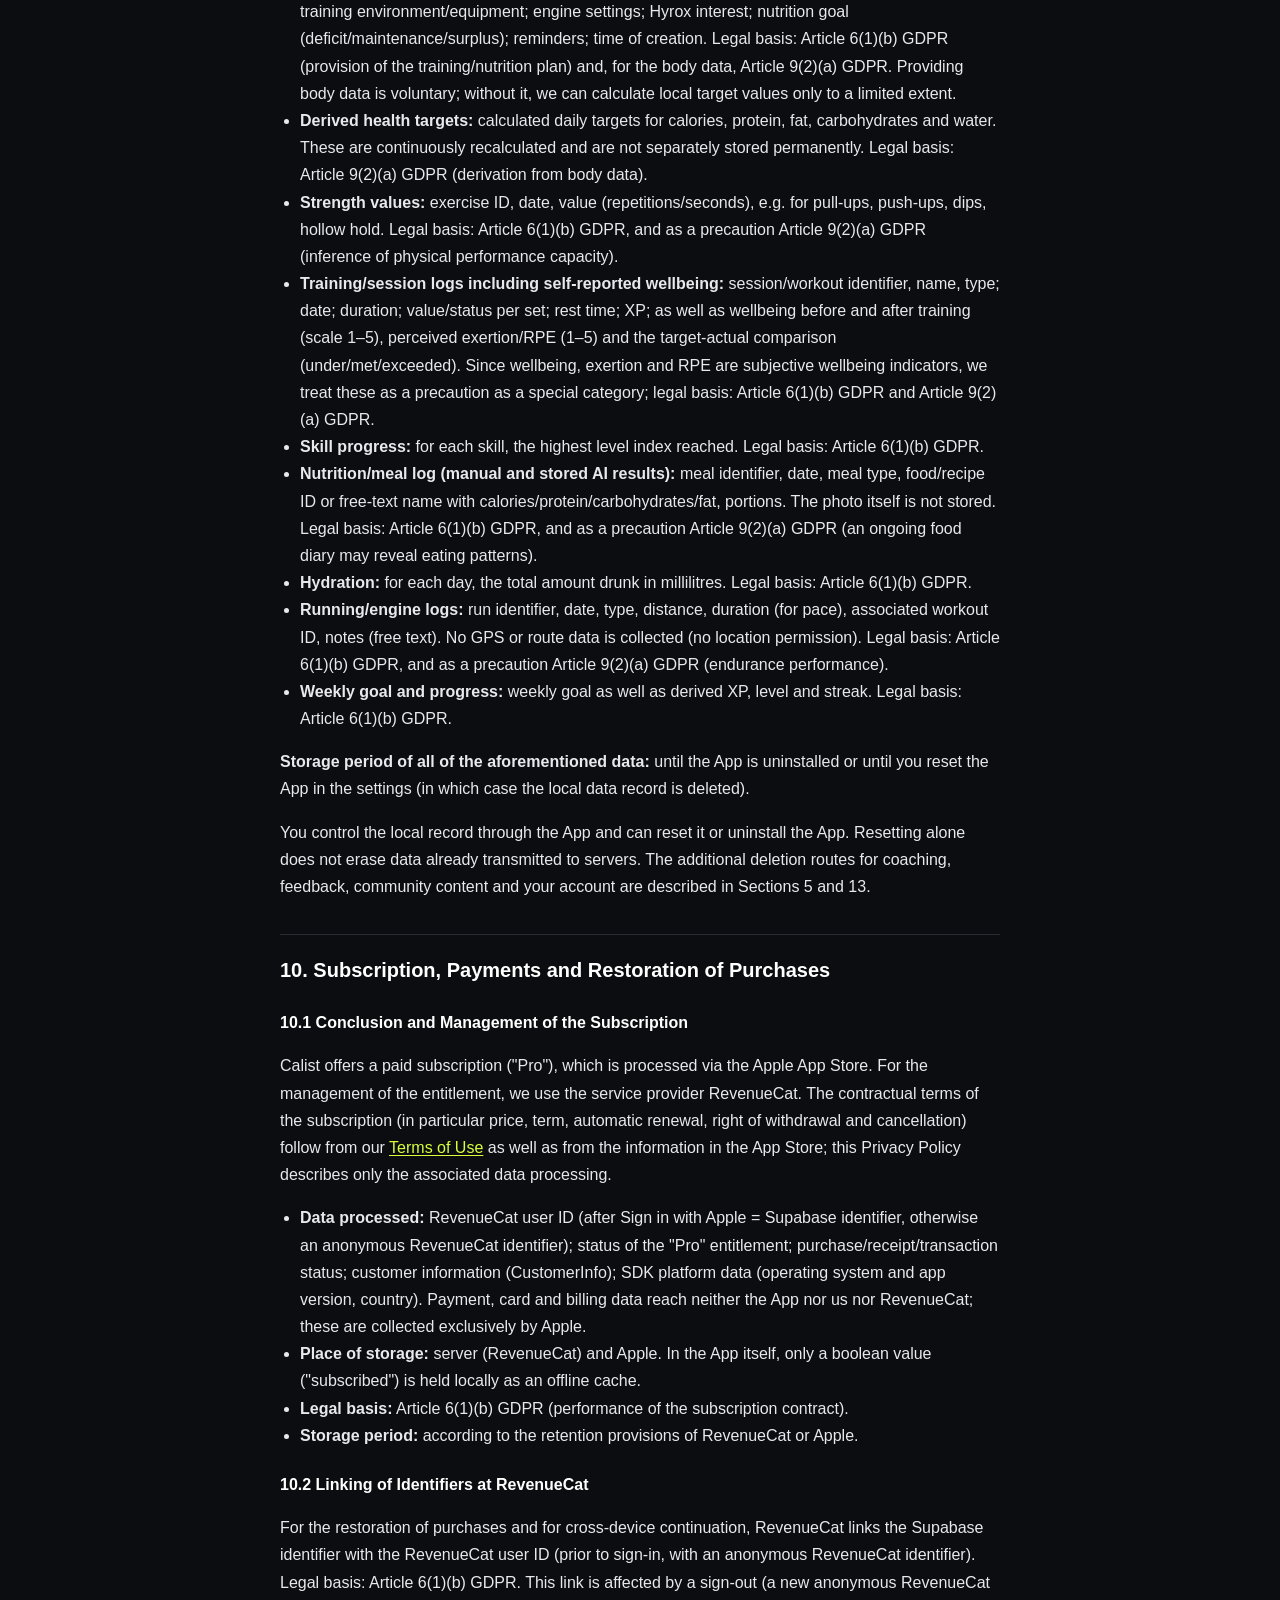
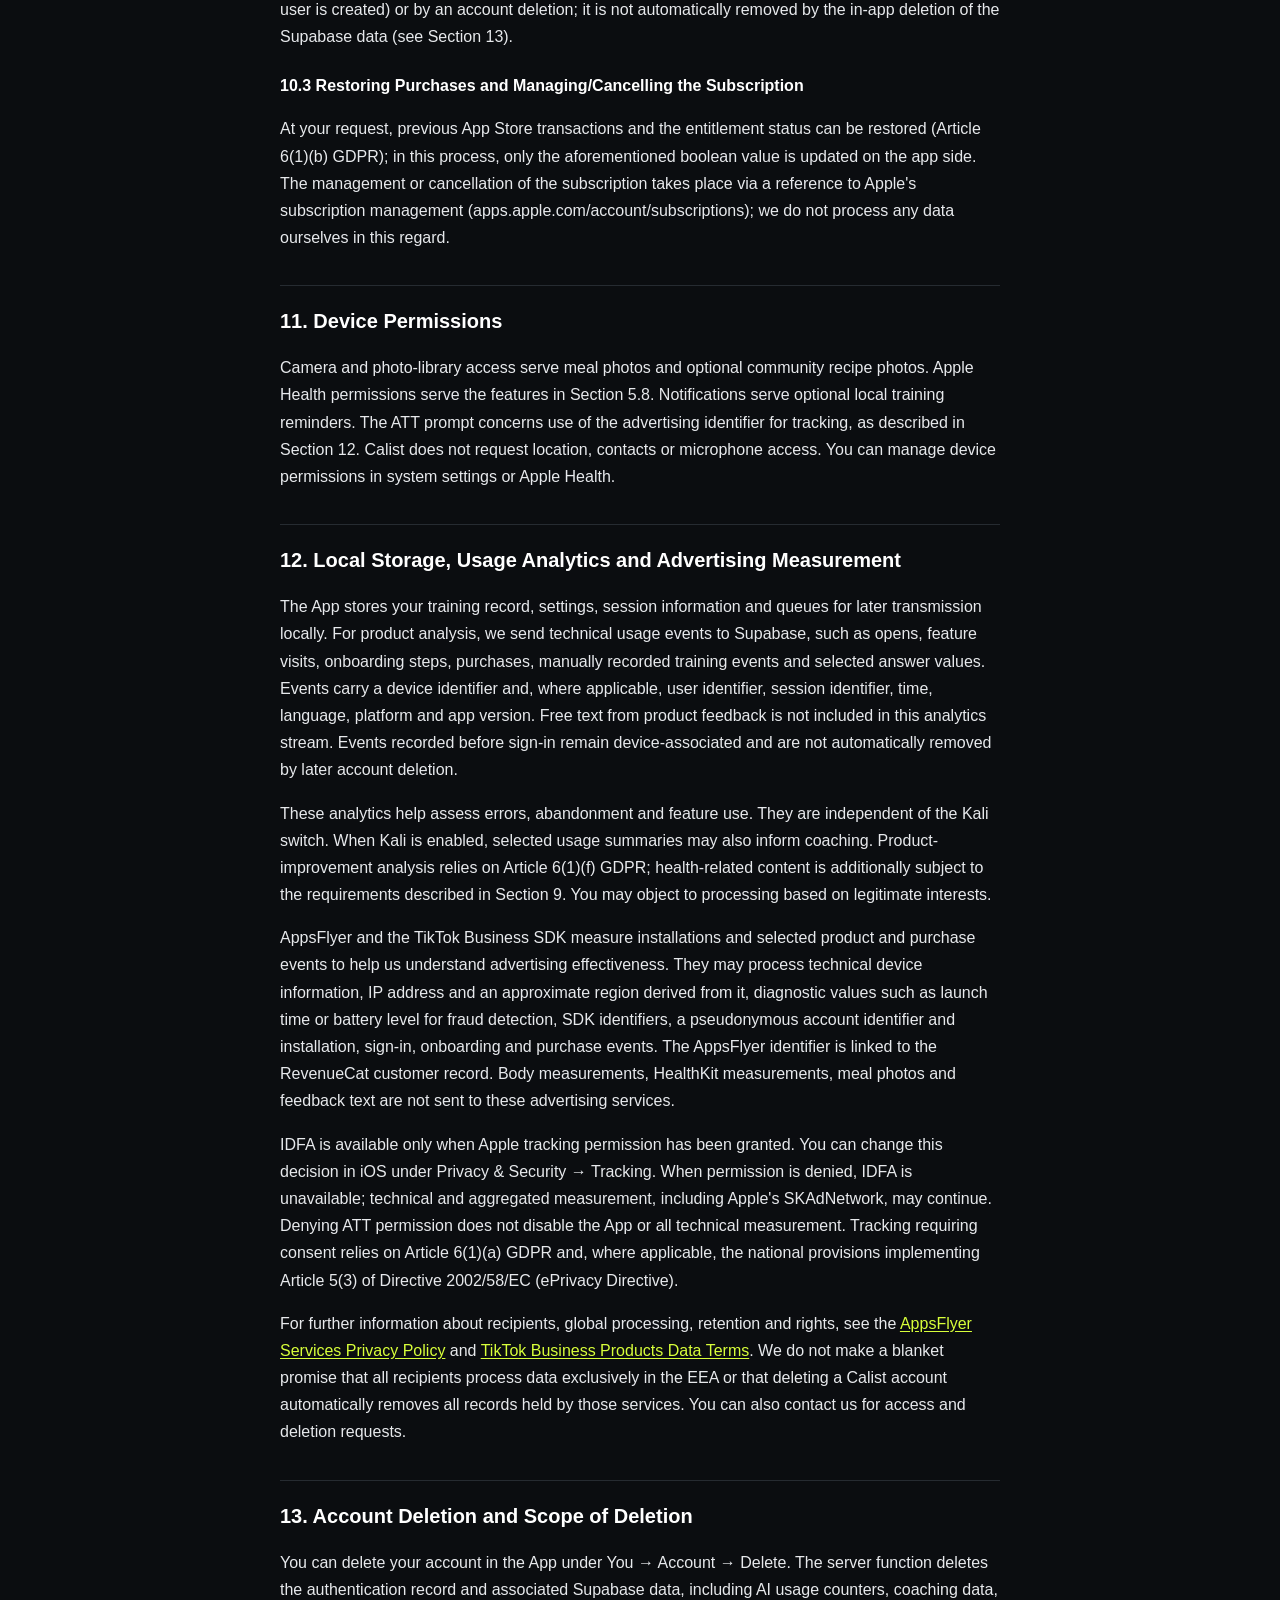
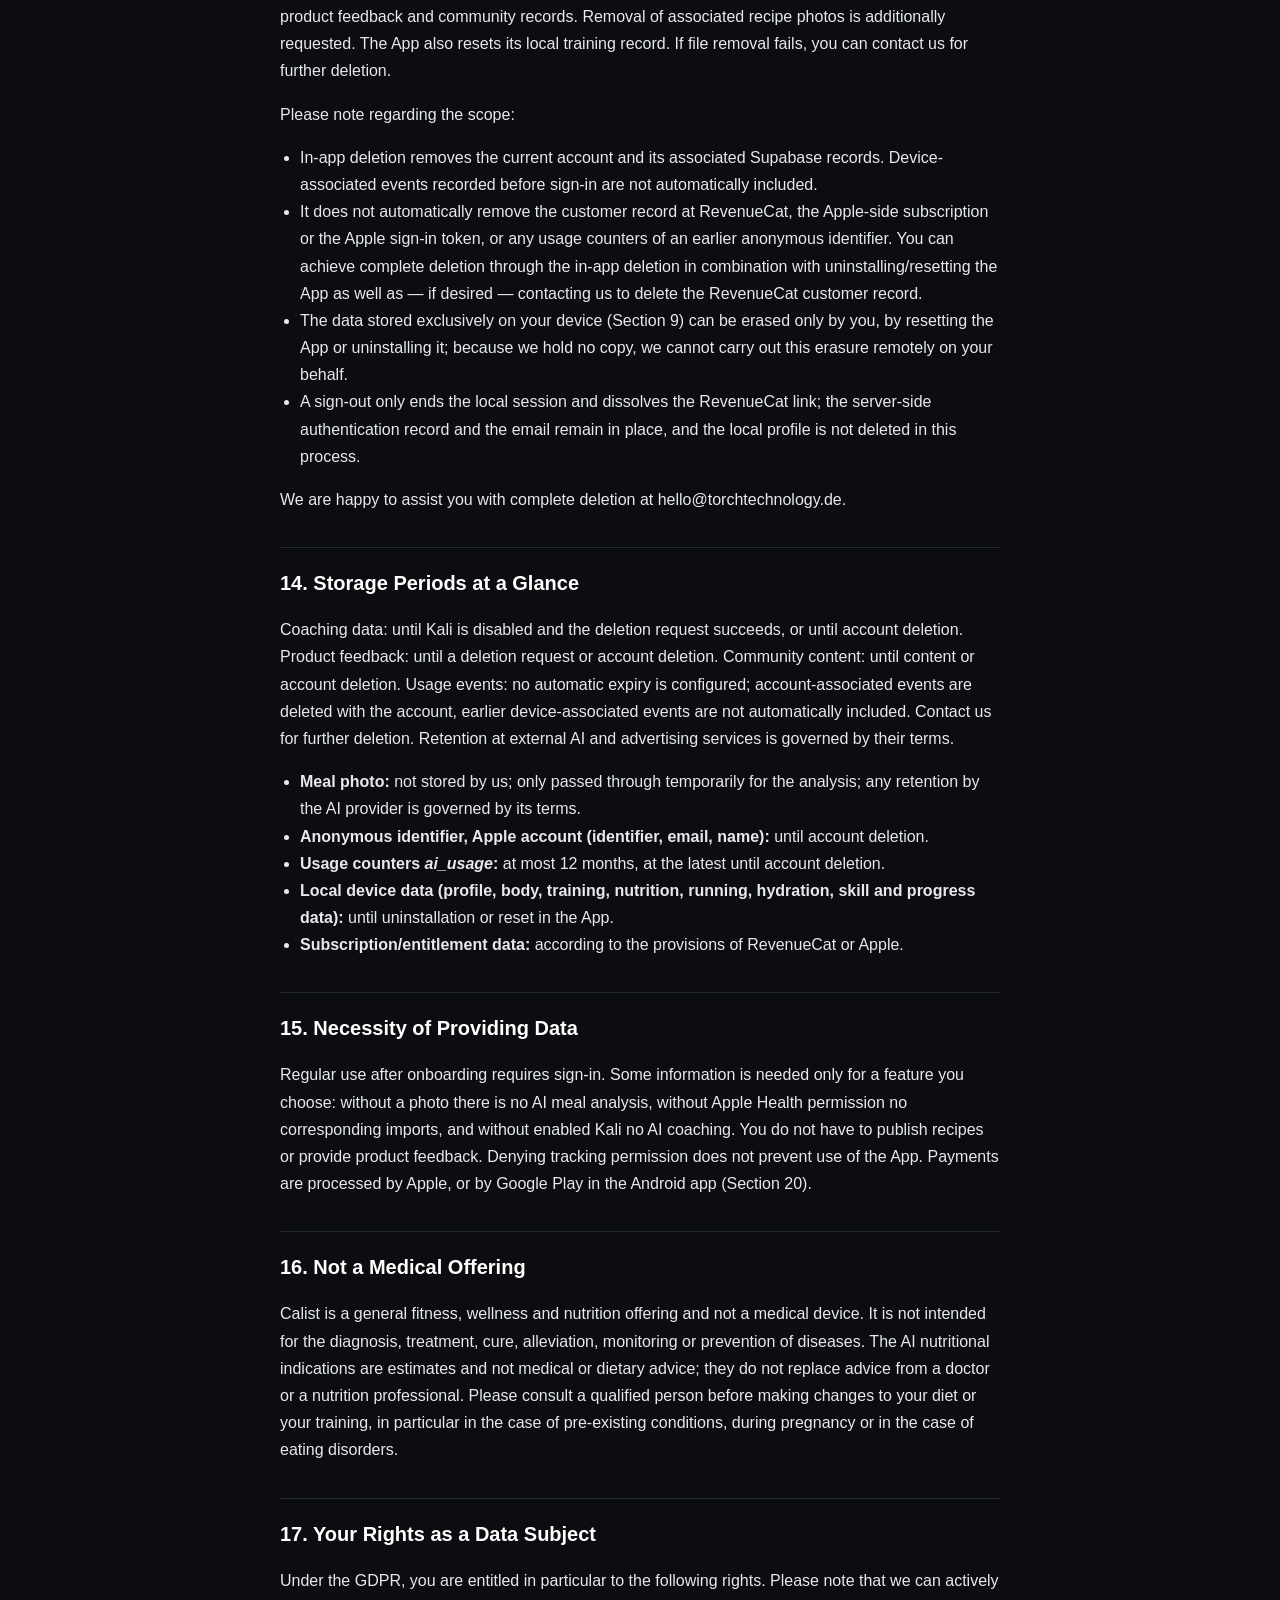
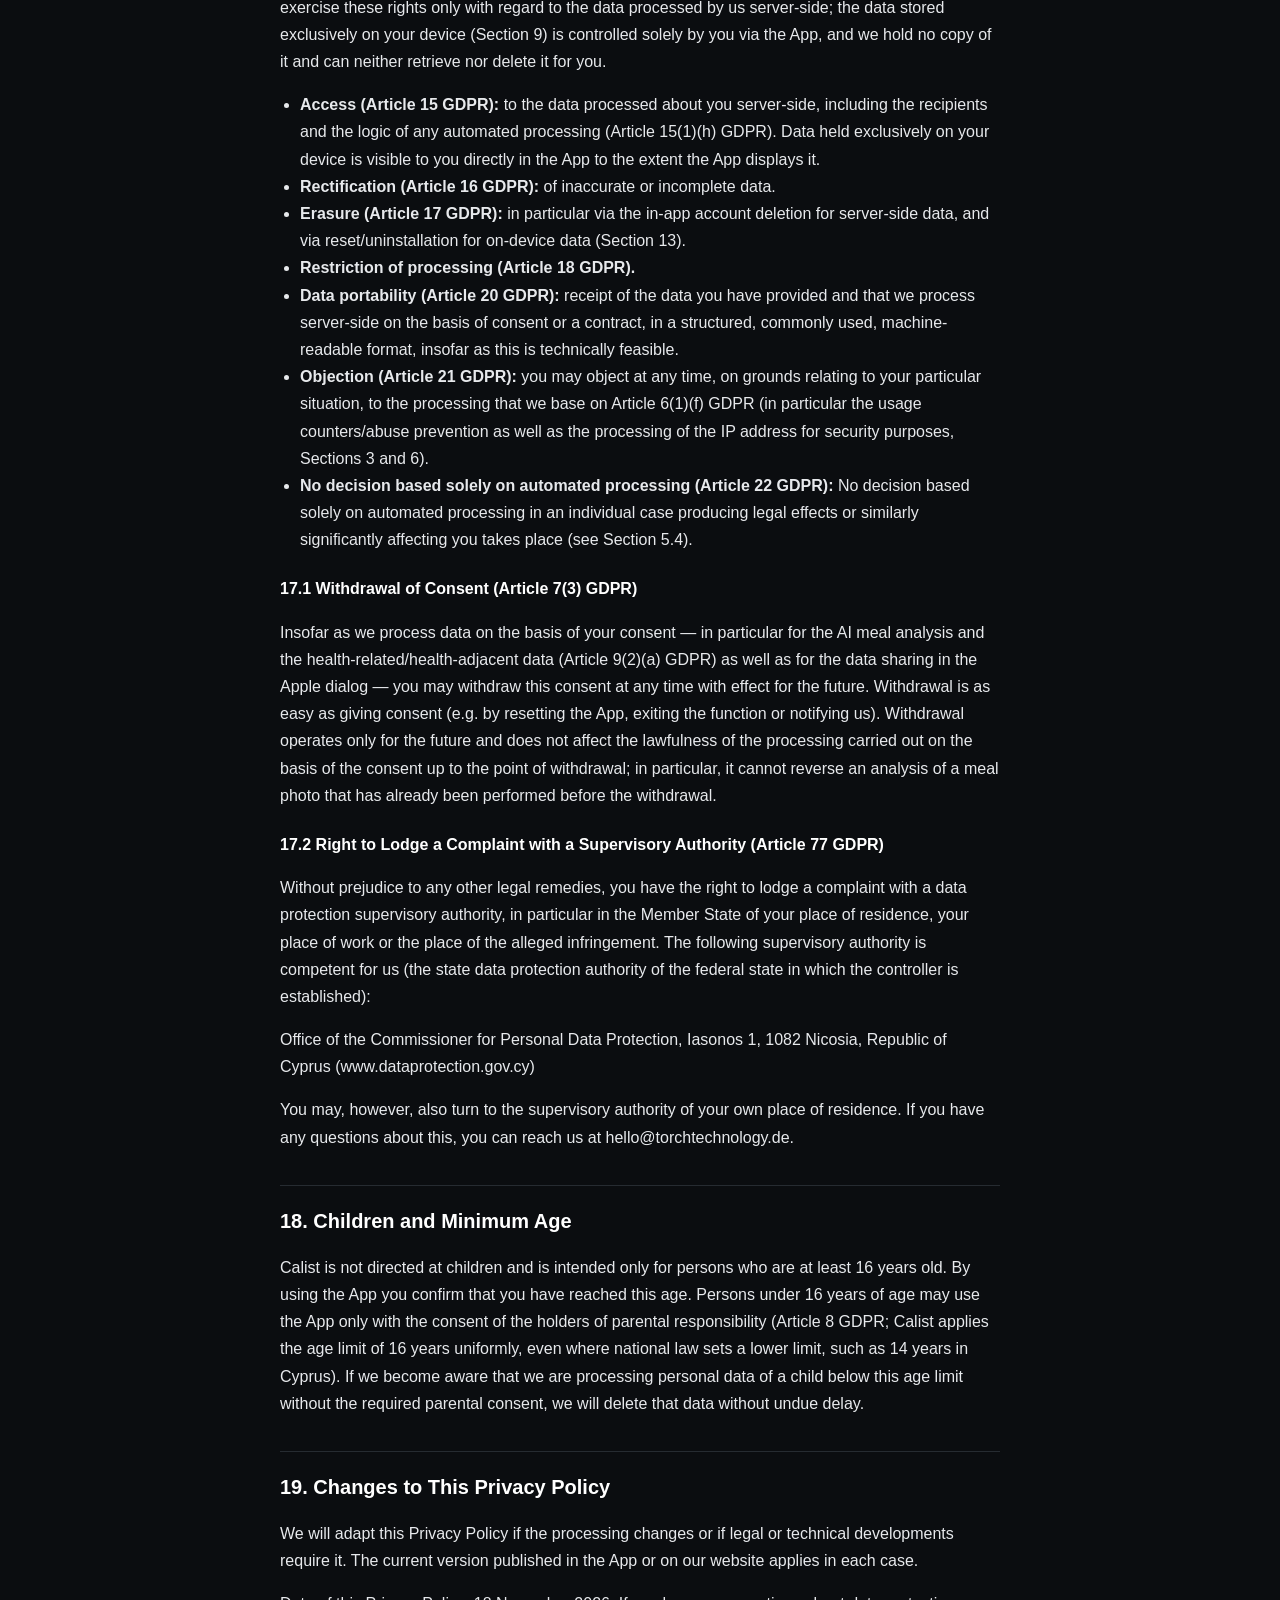
==== commit 15b3ec07: "Android app on Google Play: privacy §20, terms §19a, account deletion page - Privacy policy: new Sec" ====
--- a/datenschutz.html
+++ b/datenschutz.html
@@ -13,7 +13,7 @@
 <nav class="langtoggle"><button data-l="de">DE</button><button data-l="en">EN</button></nav>
 </header>
 <main>
-<section class="lang lang-de"><p class="disclaimer">Dies ist die rechtsverbindliche deutsche Fassung. Stand: 18. November 2026. Beschriebener Funktionsstand: Calist 1.2.0.</p><h1>Datenschutzerklärung für die Calist‑App</h1>
+<section class="lang lang-de"><p class="disclaimer">Dies ist die rechtsverbindliche deutsche Fassung. Stand: 19. November 2026. Beschriebener Funktionsstand: Calist 1.2.0.</p><h1>Datenschutzerklärung für die Calist‑App</h1>
 <p>Mit dieser Datenschutzerklärung informieren wir Sie gemäß Art. 13 und Art. 14 der Datenschutz‑Grundverordnung (DSGVO) darüber, welche personenbezogenen Daten wir im Zusammenhang mit der mobilen Anwendung „Calist“ (nachfolgend „App“) verarbeiten, zu welchen Zwecken und auf welcher Rechtsgrundlage dies geschieht, an wen Daten weitergegeben werden, wie lange wir sie speichern und welche Rechte Ihnen zustehen.</p>
 <p>Calist verbindet Training, Skills, Ernährung und optionale Apple-Health-Funktionen. Ihr vollständiger Trainingsstand wird lokal auf dem Gerät geführt. Für Anmeldung, Abonnements, KI-Funktionen, Community-Rezepte, freiwilliges Feedback sowie Nutzungs- und Werbemessung werden die nachfolgend beschriebenen Daten auch außerhalb Ihres Geräts verarbeitet. Insbesondere kann der eingeschaltete Coach Kali ausgewählte Trainings-, Körper- und Ernährungsdaten an unseren Server und einen KI-Anbieter übertragen.</p>
 <p>Diese Datenschutzerklärung ergänzt unser <a href="https://pyfinn.github.io/calist-legal/impressum.html">Impressum</a> (Anbieterkennzeichnung) und unsere <a href="https://pyfinn.github.io/calist-legal/nutzungsbedingungen.html">Nutzungsbedingungen</a>. Den dort enthaltenen Hinweis, dass Calist ein allgemeines Fitness‑ und Wellnessangebot und kein Medizinprodukt ist, finden Sie auch in Abschnitt 16 dieser Erklärung.</p>
@@ -28,7 +28,7 @@
 <p>Für alle Anliegen und Anfragen zum Datenschutz sowie zur Ausübung Ihrer Rechte können Sie sich unter den vorstehenden Kontaktdaten, insbesondere per E‑Mail an hello@torchtechnology.de, an uns wenden.</p>
 <h3>1.1 Datenschutzbeauftragter und EU‑Vertreter</h3>
 <p>Wir sind gesetzlich nicht verpflichtet, einen Datenschutzbeauftragten zu benennen, und haben keinen bestellt. Die Voraussetzungen des Art. 37 DSGVO liegen nicht vor. Ergänzend zur DSGVO gilt das zyprische Gesetz 125(I)/2018 zum Schutz natürlicher Personen bei der Verarbeitung personenbezogener Daten. Da der Verantwortliche seinen Sitz in der Republik Zypern und damit in der Europäischen Union hat, ist auch kein Vertreter nach Art. 27 DSGVO erforderlich.</p>
-<h2>2. Überblick über lokale Daten und Serververarbeitung</h2><p>Profil, Trainingshistorie, Bestwerte, Skill-Fortschritt, Mahlzeiten, Wasser, Gewichtsverlauf und App-Einstellungen werden lokal gespeichert. Calist bietet keine vollständige Sicherung oder Wiederherstellung dieses lokalen Trainingsstands aus der Cloud.</p><p>Serverseitig verarbeitet Supabase die Konto- und Sitzungsdaten, KI-Nutzungszähler, ausgewählte Coaching-Daten und Antworten, Community-Inhalte, freiwilliges Produktfeedback sowie Nutzungsereignisse. Bei der KI-Mahlzeitenanalyse wird das bestätigte Foto durch unseren Server zu OpenRouter und dem jeweiligen Modellanbieter weitergeleitet. Community-Rezeptfotos werden dagegen gespeichert und anderen Nutzern angezeigt. RevenueCat und Apple verwalten Käufe und Berechtigungen. AppsFlyer und TikTok verarbeiten die unter Abschnitt 12 erläuterten Daten zur Werbemessung.</p>
+<h2>2. Überblick über lokale Daten und Serververarbeitung</h2><p>Profil, Trainingshistorie, Bestwerte, Skill-Fortschritt, Mahlzeiten, Wasser, Gewichtsverlauf und App-Einstellungen werden lokal gespeichert. Calist bietet keine vollständige Sicherung oder Wiederherstellung dieses lokalen Trainingsstands aus der Cloud.</p><p>Serverseitig verarbeitet Supabase die Konto- und Sitzungsdaten, KI-Nutzungszähler, ausgewählte Coaching-Daten und Antworten, Community-Inhalte, freiwilliges Produktfeedback sowie Nutzungsereignisse. Bei der KI-Mahlzeitenanalyse wird das bestätigte Foto durch unseren Server zu OpenRouter und dem jeweiligen Modellanbieter weitergeleitet. Community-Rezeptfotos werden dagegen gespeichert und anderen Nutzern angezeigt. RevenueCat und Apple, in der Android-App Google, verwalten Käufe und Berechtigungen. AppsFlyer und TikTok verarbeiten die unter Abschnitt 12 erläuterten Daten zur Werbemessung.</p>
 
 
 
@@ -186,7 +186,7 @@
 <li><strong>Lokale Geräte‑Daten (Profil, Körper‑, Trainings‑, Ernährungs‑, Lauf‑, Hydrations‑, Skill‑ und Fortschrittsdaten):</strong> bis zur Deinstallation oder Zurücksetzung in der App.</li>
 <li><strong>Abonnement‑/Berechtigungsdaten:</strong> nach den Bestimmungen von RevenueCat bzw. Apple.</li>
 </ul>
-<h2>15. Erforderlichkeit von Angaben</h2><p>Für die reguläre Nutzung nach dem Onboarding ist eine Anmeldung vorgesehen. Einzelne Angaben sind nur für die gewählte Funktion erforderlich: Ohne Foto gibt es keine KI-Mahlzeitenanalyse, ohne Apple-Health-Freigabe keine entsprechenden Importe, ohne eingeschalteten Kali kein KI-Coaching. Sie müssen keine Community-Rezepte veröffentlichen und kein Produktfeedback geben. Eine abgelehnte Tracking-Freigabe verhindert die Nutzung der App nicht. Zahlungen werden über Apple abgewickelt.</p>
+<h2>15. Erforderlichkeit von Angaben</h2><p>Für die reguläre Nutzung nach dem Onboarding ist eine Anmeldung vorgesehen. Einzelne Angaben sind nur für die gewählte Funktion erforderlich: Ohne Foto gibt es keine KI-Mahlzeitenanalyse, ohne Apple-Health-Freigabe keine entsprechenden Importe, ohne eingeschalteten Kali kein KI-Coaching. Sie müssen keine Community-Rezepte veröffentlichen und kein Produktfeedback geben. Eine abgelehnte Tracking-Freigabe verhindert die Nutzung der App nicht. Zahlungen werden über Apple abgewickelt, in der Android-App über Google Play (Abschnitt 20).</p>
 
 
 <h2>16. Kein medizinisches Angebot</h2>
@@ -212,8 +212,16 @@
 <p>Calist richtet sich nicht an Kinder. Die App darf nur von Personen genutzt werden, die mindestens 16 Jahre alt sind. Personen unter 16 Jahren dürfen die App nur mit Zustimmung der Träger der elterlichen Verantwortung nutzen (Art. 8 DSGVO; Calist wendet die Altersgrenze von 16 Jahren einheitlich an, auch wo das nationale Recht – wie in Zypern mit 14 Jahren – eine niedrigere Grenze vorsieht). Erlangen wir Kenntnis davon, dass wir ohne erforderliche Zustimmung Daten von Kindern verarbeiten, löschen wir diese.</p>
 <h2>19. Änderungen dieser Datenschutzerklärung</h2>
 <p>Wir passen diese Datenschutzerklärung an, wenn sich die Verarbeitung ändert oder rechtliche bzw. technische Entwicklungen dies erfordern. Es gilt jeweils die in der App bzw. auf unserer Website veröffentlichte aktuelle Fassung.</p>
-<p>Stand dieser Datenschutzerklärung: 18. November 2026. Bei Fragen zum Datenschutz erreichen Sie uns unter hello@torchtechnology.de.</p></section>
-<section class="lang lang-en"><p class="disclaimer">English translation for convenience; the German version is legally binding. Updated: 18 November 2026. Functionality described: Calist 1.2.0.</p><h1>Privacy Policy for the Calist App</h1>
+<p>Stand dieser Datenschutzerklärung: 18. November 2026. Bei Fragen zum Datenschutz erreichen Sie uns unter hello@torchtechnology.de.</p><h2>20. Besonderheiten der Android-App (Google Play)</h2><p>Für die über Google Play vertriebene Android-App gelten die vorstehenden Abschnitte mit den folgenden Abweichungen.</p><ul>
+<li><strong>Anmeldung:</strong> Die Android-App bietet die Anmeldung mit E-Mail-Adresse und Passwort an. „Mit Apple anmelden“ (Abschnitt 4) steht dort nicht zur Verfügung.</li>
+<li><strong>Käufe:</strong> Abonnements werden über Google Play abgeschlossen und abgerechnet. Google Ireland Limited, Gordon House, Barrow Street, Dublin 4, Irland, verarbeitet dabei Zahlungs- und Kontodaten in eigener Verantwortung nach der <a href="https://policies.google.com/privacy">Datenschutzerklärung von Google</a>. Zahlungsdaten erreichen uns nicht. Über RevenueCat erhalten wir die Angaben zum Kauf (Produkt, Zeitpunkt, Laufzeit, Status und Kaufkennung), um Calist Pro freizuschalten (Art. 6 Abs. 1 lit. b DSGVO). Abschnitt 10 gilt entsprechend. Ihr Abonnement verwalten und kündigen Sie in Google Play unter „Zahlungen &amp; Abos“; in der App können Sie Käufe wiederherstellen.</li>
+<li><strong>Keine Gesundheitsplattform:</strong> Apple Health und HealthKit (Abschnitt 5.8) gibt es auf Android nicht. Die Android-App bindet Health Connect nicht an und liest keine Gesundheitsdaten anderer Apps. Läufe tragen Sie selbst ein.</li>
+<li><strong>Keine Werbemessung:</strong> AppsFlyer und das TikTok Business SDK (Abschnitt 12, dritter und vierter Absatz) sind in der Android-App nicht aktiv. Die Android-App liest die Werbe-ID von Google nicht aus. Die Nutzungsstatistik an Supabase (Abschnitt 12, erster und zweiter Absatz) gilt unverändert.</li>
+<li><strong>Geräteberechtigungen:</strong> Die Android-App fragt nach der Kamera für Mahlzeitenfotos und nach Mitteilungen für Trainings-Erinnerungen und das Pausenende. Fotos wählen Sie über die Fotoauswahl des Systems aus. Standort-, Kontakt- und Mikrofonzugriff fordert die Android-App nicht an.</li>
+<li><strong>Konto löschen:</strong> In der App unter Du → Konto → Konto löschen oder ohne App per E-Mail, wie auf der Seite <a href="konto-loeschen.html">Konto löschen</a> beschrieben. Umfang und Grenzen der Löschung stehen in Abschnitt 13. Das Löschen des Kontos kündigt kein Abonnement bei Google Play.</li>
+</ul>
+</section>
+<section class="lang lang-en"><p class="disclaimer">English translation for convenience; the German version is legally binding. Updated: 19 November 2026. Functionality described: Calist 1.2.0.</p><h1>Privacy Policy for the Calist App</h1>
 <p>By means of this Privacy Policy we inform you, in accordance with Articles 13 and 14 of the General Data Protection Regulation (GDPR), about which personal data we process in connection with the mobile application "Calist" (hereinafter the "App"), for which purposes and on which legal basis this takes place, to whom data is disclosed, how long we store it and what rights you are entitled to.</p>
 <p>Calist combines training, Skills, nutrition and optional Apple Health features. Your complete training record is held locally on your device. The data described below is also processed outside your device for sign-in, subscriptions, AI features, community recipes, voluntary feedback, usage analytics and advertising measurement. In particular, when enabled, the Kali coach can transmit selected training, body and nutrition data to our server and an AI provider.</p>
 <p>This Privacy Policy supplements our <a href="https://pyfinn.github.io/calist-legal/impressum.html">Legal Notice</a> (provider identification) and our <a href="https://pyfinn.github.io/calist-legal/nutzungsbedingungen.html">Terms of Use</a>. The notice contained there that Calist is a general fitness and wellness offering and not a medical device is also set out in Section 16 of this Policy.</p>
@@ -228,7 +236,7 @@
 <p>For all matters and enquiries relating to data protection, as well as to exercise your rights, you may contact us using the contact details set out above, in particular by email to hello@torchtechnology.de.</p>
 <h3>1.1 Data Protection Officer and EU Representative</h3>
 <p>We are not legally required to appoint a data protection officer and have not appointed one. The conditions of Article 37 GDPR are not met. In addition to the GDPR, Cypriot Law 125(I)/2018 on the protection of natural persons with regard to the processing of personal data applies. As the controller has its registered office in the Republic of Cyprus and thus within the European Union, no representative pursuant to Article 27 GDPR is required either.</p>
-<h2>2. Overview of Local Data and Server Processing</h2><p>Your profile, training history, strength records, Skill progress, meals, water, weight history and app settings are stored locally. Calist does not provide a complete cloud backup or restoration of this local training record.</p><p>Supabase processes account and session data, AI usage counters, selected coaching data and answers, community content, voluntary product feedback and usage events. For AI meal analysis, our server forwards the confirmed photo to OpenRouter and the relevant model provider. Community recipe photos are stored and displayed to other users. RevenueCat and Apple manage purchases and entitlements. AppsFlyer and TikTok process the advertising measurement data described in Section 12.</p>
+<h2>2. Overview of Local Data and Server Processing</h2><p>Your profile, training history, strength records, Skill progress, meals, water, weight history and app settings are stored locally. Calist does not provide a complete cloud backup or restoration of this local training record.</p><p>Supabase processes account and session data, AI usage counters, selected coaching data and answers, community content, voluntary product feedback and usage events. For AI meal analysis, our server forwards the confirmed photo to OpenRouter and the relevant model provider. Community recipe photos are stored and displayed to other users. RevenueCat and Apple, or Google in the Android app, manage purchases and entitlements. AppsFlyer and TikTok process the advertising measurement data described in Section 12.</p>
 
 
 
@@ -388,7 +396,7 @@
 <li><strong>Local device data (profile, body, training, nutrition, running, hydration, skill and progress data):</strong> until uninstallation or reset in the App.</li>
 <li><strong>Subscription/entitlement data:</strong> according to the provisions of RevenueCat or Apple.</li>
 </ul>
-<h2>15. Necessity of Providing Data</h2><p>Regular use after onboarding requires sign-in. Some information is needed only for a feature you choose: without a photo there is no AI meal analysis, without Apple Health permission no corresponding imports, and without enabled Kali no AI coaching. You do not have to publish recipes or provide product feedback. Denying tracking permission does not prevent use of the App. Payments are processed by Apple.</p>
+<h2>15. Necessity of Providing Data</h2><p>Regular use after onboarding requires sign-in. Some information is needed only for a feature you choose: without a photo there is no AI meal analysis, without Apple Health permission no corresponding imports, and without enabled Kali no AI coaching. You do not have to publish recipes or provide product feedback. Denying tracking permission does not prevent use of the App. Payments are processed by Apple, or by Google Play in the Android app (Section 20).</p>
 
 
 <h2>16. Not a Medical Offering</h2>
@@ -414,7 +422,15 @@
 <p>Calist is not directed at children and is intended only for persons who are at least 16 years old. By using the App you confirm that you have reached this age. Persons under 16 years of age may use the App only with the consent of the holders of parental responsibility (Article 8 GDPR; Calist applies the age limit of 16 years uniformly, even where national law sets a lower limit, such as 14 years in Cyprus). If we become aware that we are processing personal data of a child below this age limit without the required parental consent, we will delete that data without undue delay.</p>
 <h2>19. Changes to This Privacy Policy</h2>
 <p>We will adapt this Privacy Policy if the processing changes or if legal or technical developments require it. The current version published in the App or on our website applies in each case.</p>
-<p>Date of this Privacy Policy: 18 November 2026. If you have any questions about data protection, you can reach us at hello@torchtechnology.de.</p></section>
+<p>Date of this Privacy Policy: 18 November 2026. If you have any questions about data protection, you can reach us at hello@torchtechnology.de.</p><h2>20. Android App (Google Play)</h2><p>The preceding sections apply to the Android app distributed through Google Play with the following differences.</p><ul>
+<li><strong>Sign-in:</strong> The Android app offers sign-in with an email address and password. Sign in with Apple (Section 4) is not available there.</li>
+<li><strong>Purchases:</strong> Subscriptions are purchased and billed through Google Play. Google Ireland Limited, Gordon House, Barrow Street, Dublin 4, Ireland, processes payment and account data as an independent controller under <a href="https://policies.google.com/privacy">Google's Privacy Policy</a>. Payment data does not reach us. Through RevenueCat we receive the purchase details (product, time, term, status and purchase identifier) needed to unlock Calist Pro (Article 6(1)(b) GDPR). Section 10 applies accordingly. You manage and cancel your subscription in Google Play under "Payments &amp; subscriptions"; you can restore purchases in the App.</li>
+<li><strong>No health platform:</strong> Apple Health and HealthKit (Section 5.8) do not exist on Android. The Android app does not connect to Health Connect and does not read health data from other apps. You record runs yourself.</li>
+<li><strong>No advertising measurement:</strong> AppsFlyer and the TikTok Business SDK (Section 12, third and fourth paragraphs) are not active in the Android app. The Android app does not read Google's advertising ID. Usage analytics sent to Supabase (Section 12, first and second paragraphs) apply unchanged.</li>
+<li><strong>Device permissions:</strong> The Android app asks for the camera for meal photos and for notifications for training reminders and the end of a rest. You choose photos through the system photo picker. The Android app does not request location, contacts or microphone access.</li>
+<li><strong>Account deletion:</strong> In the App under You → Account → Delete account, or without the App by email as described on the <a href="konto-loeschen.html">Delete account</a> page. Section 13 describes the scope and limits of deletion. Deleting your account does not cancel a Google Play subscription.</li>
+</ul>
+</section>
 </main>
 <footer>
 <a href="datenschutz.html">Datenschutz / Privacy</a>
